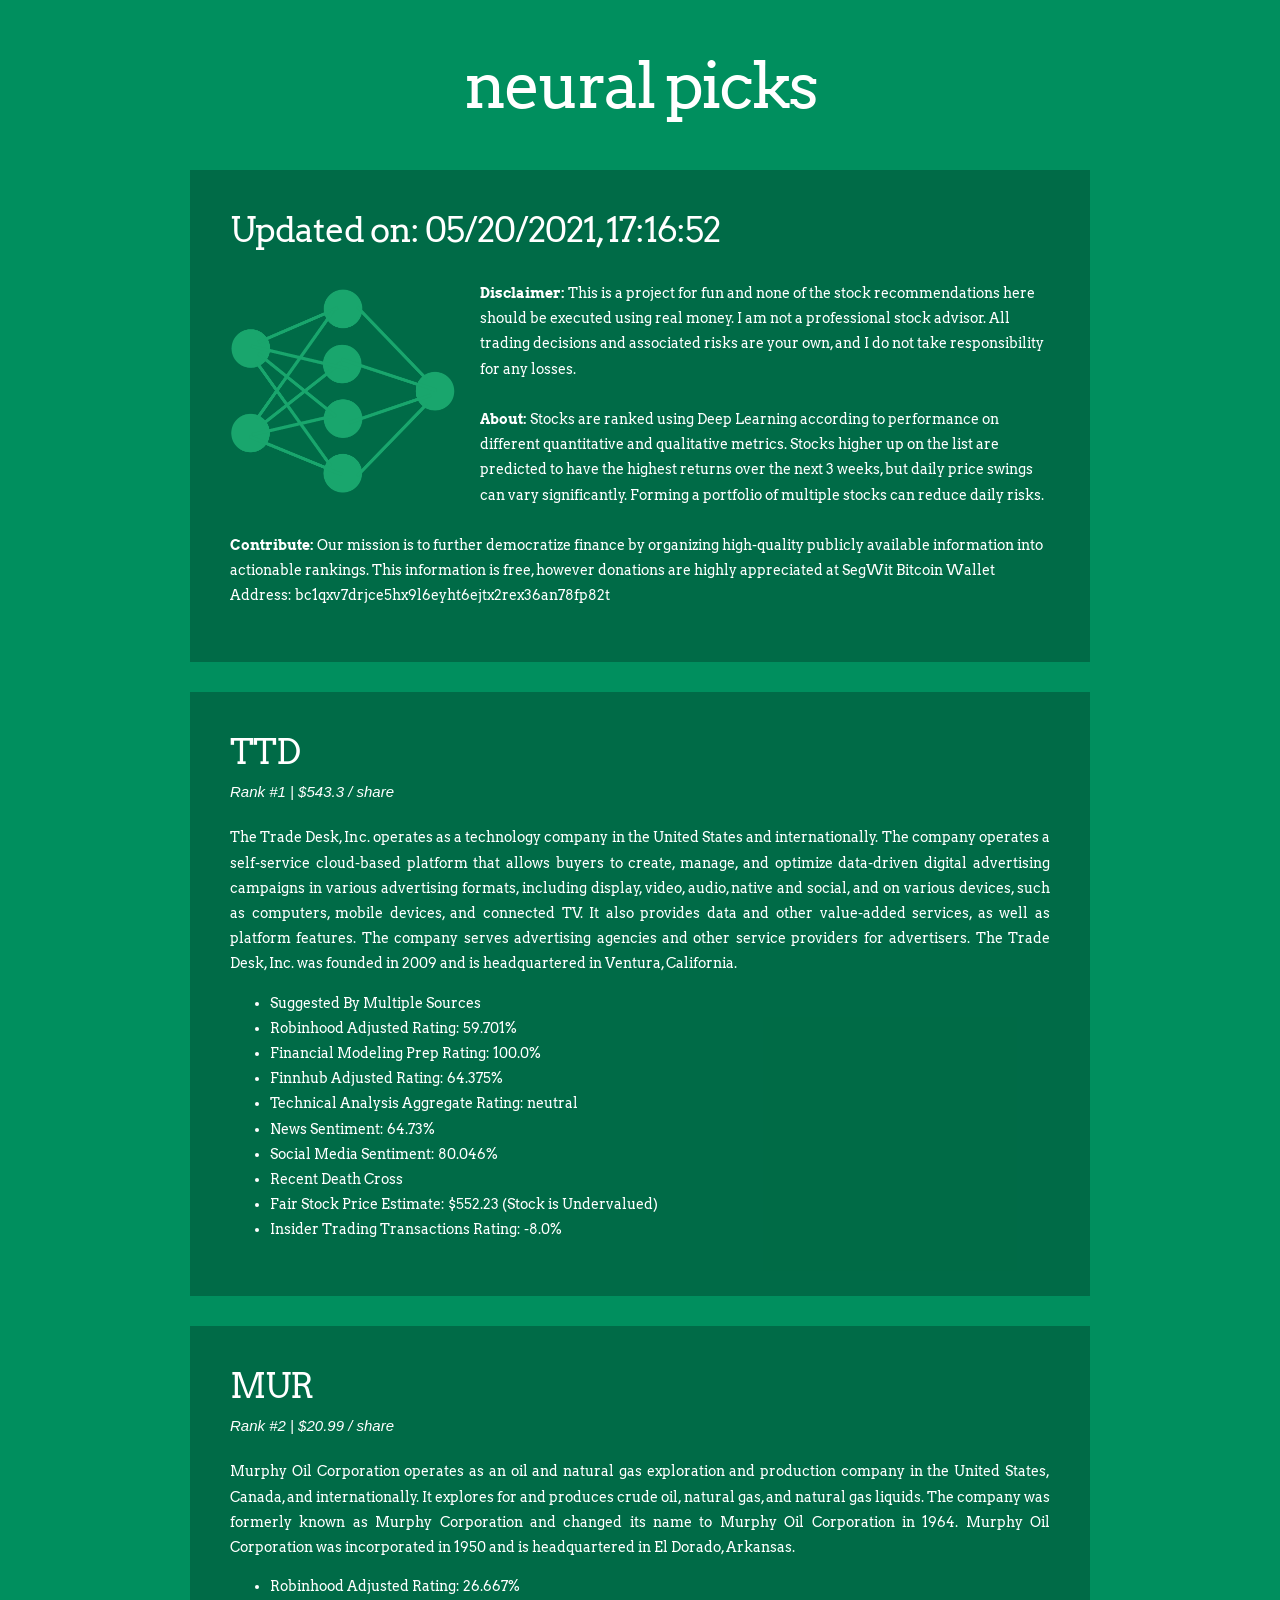
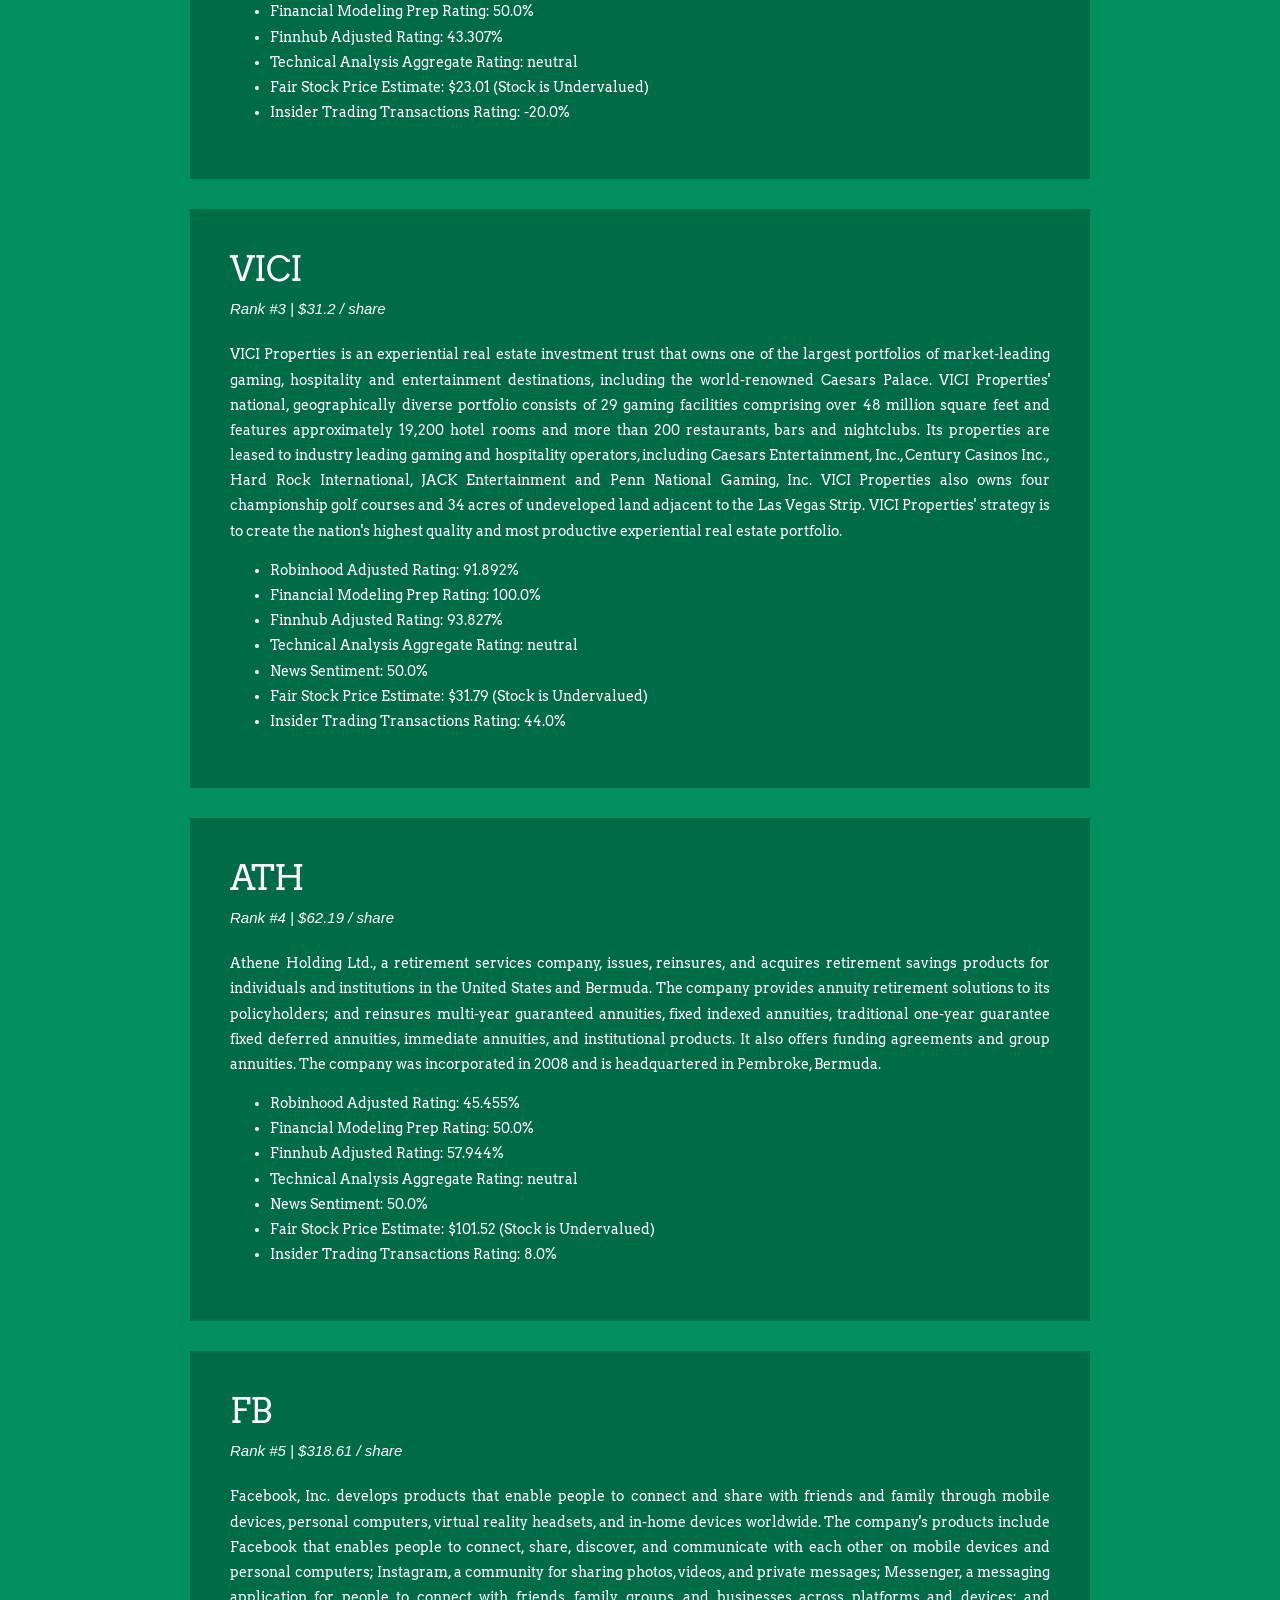
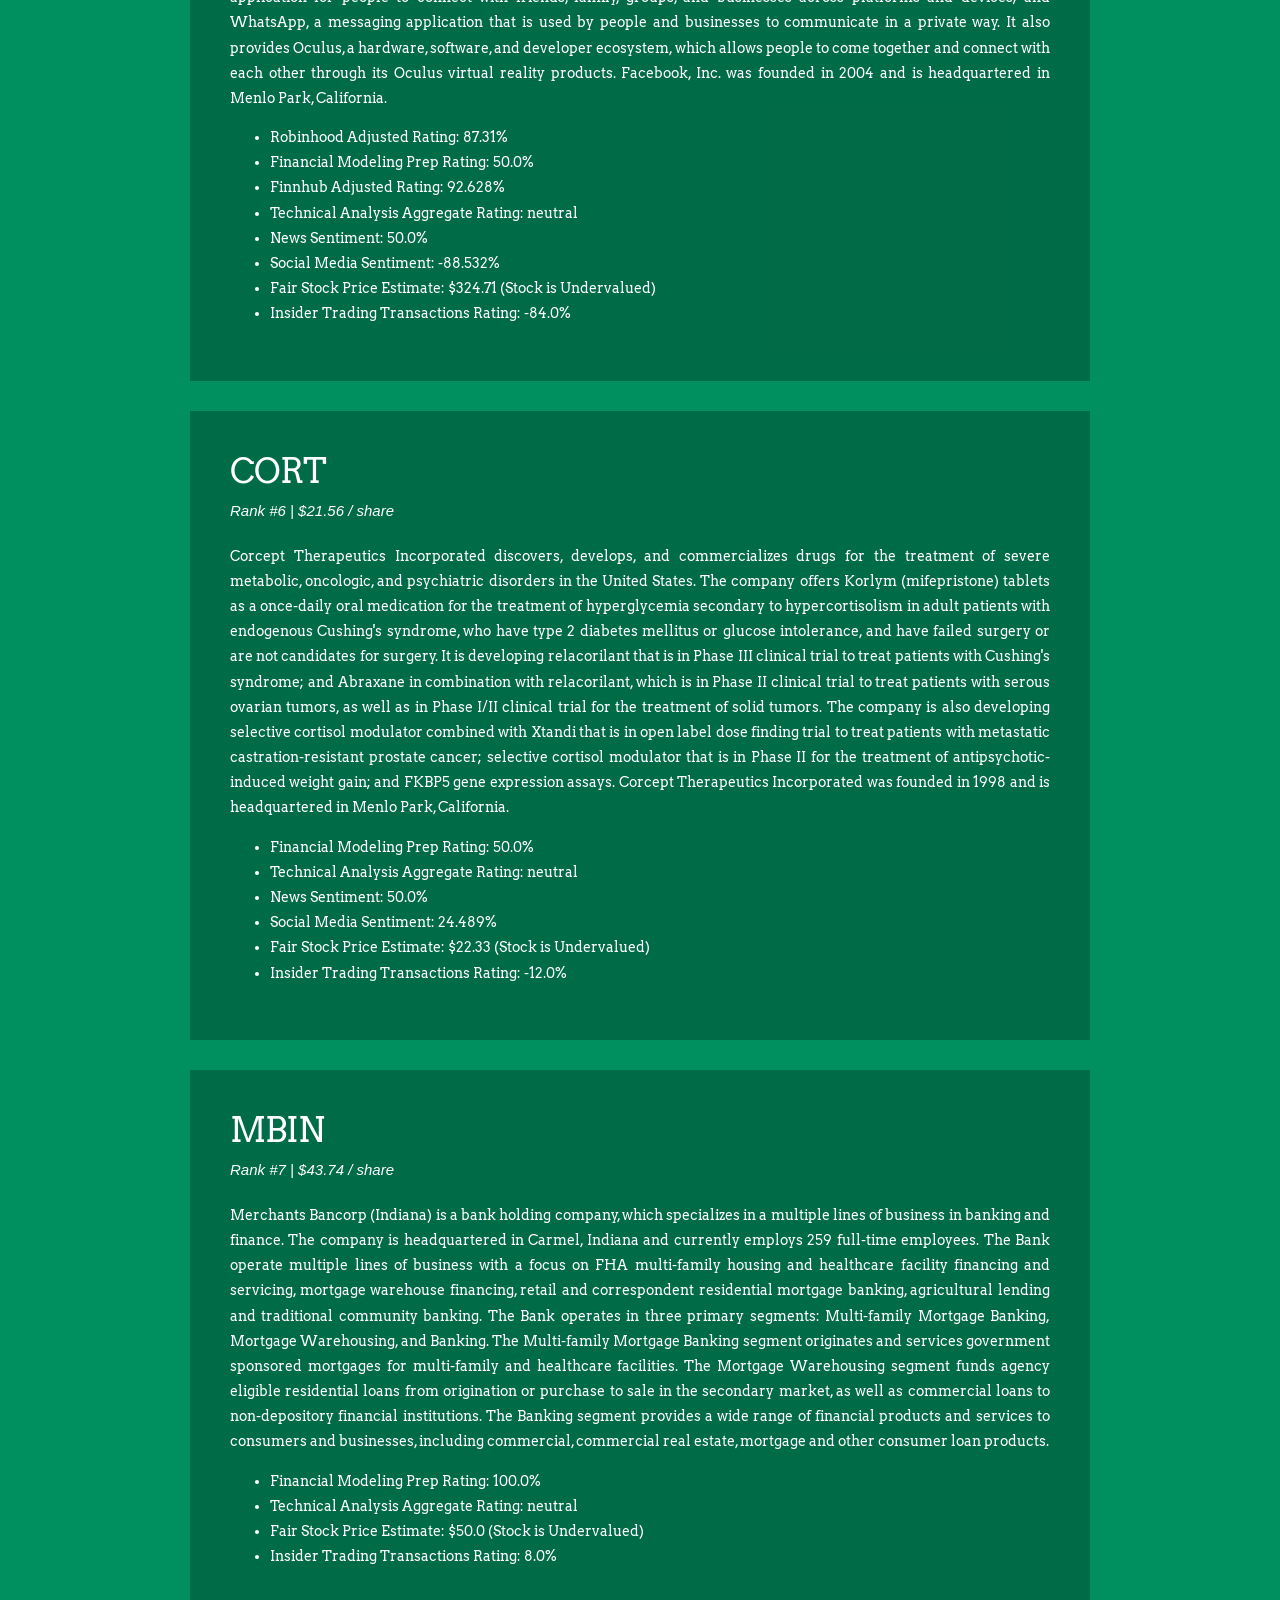
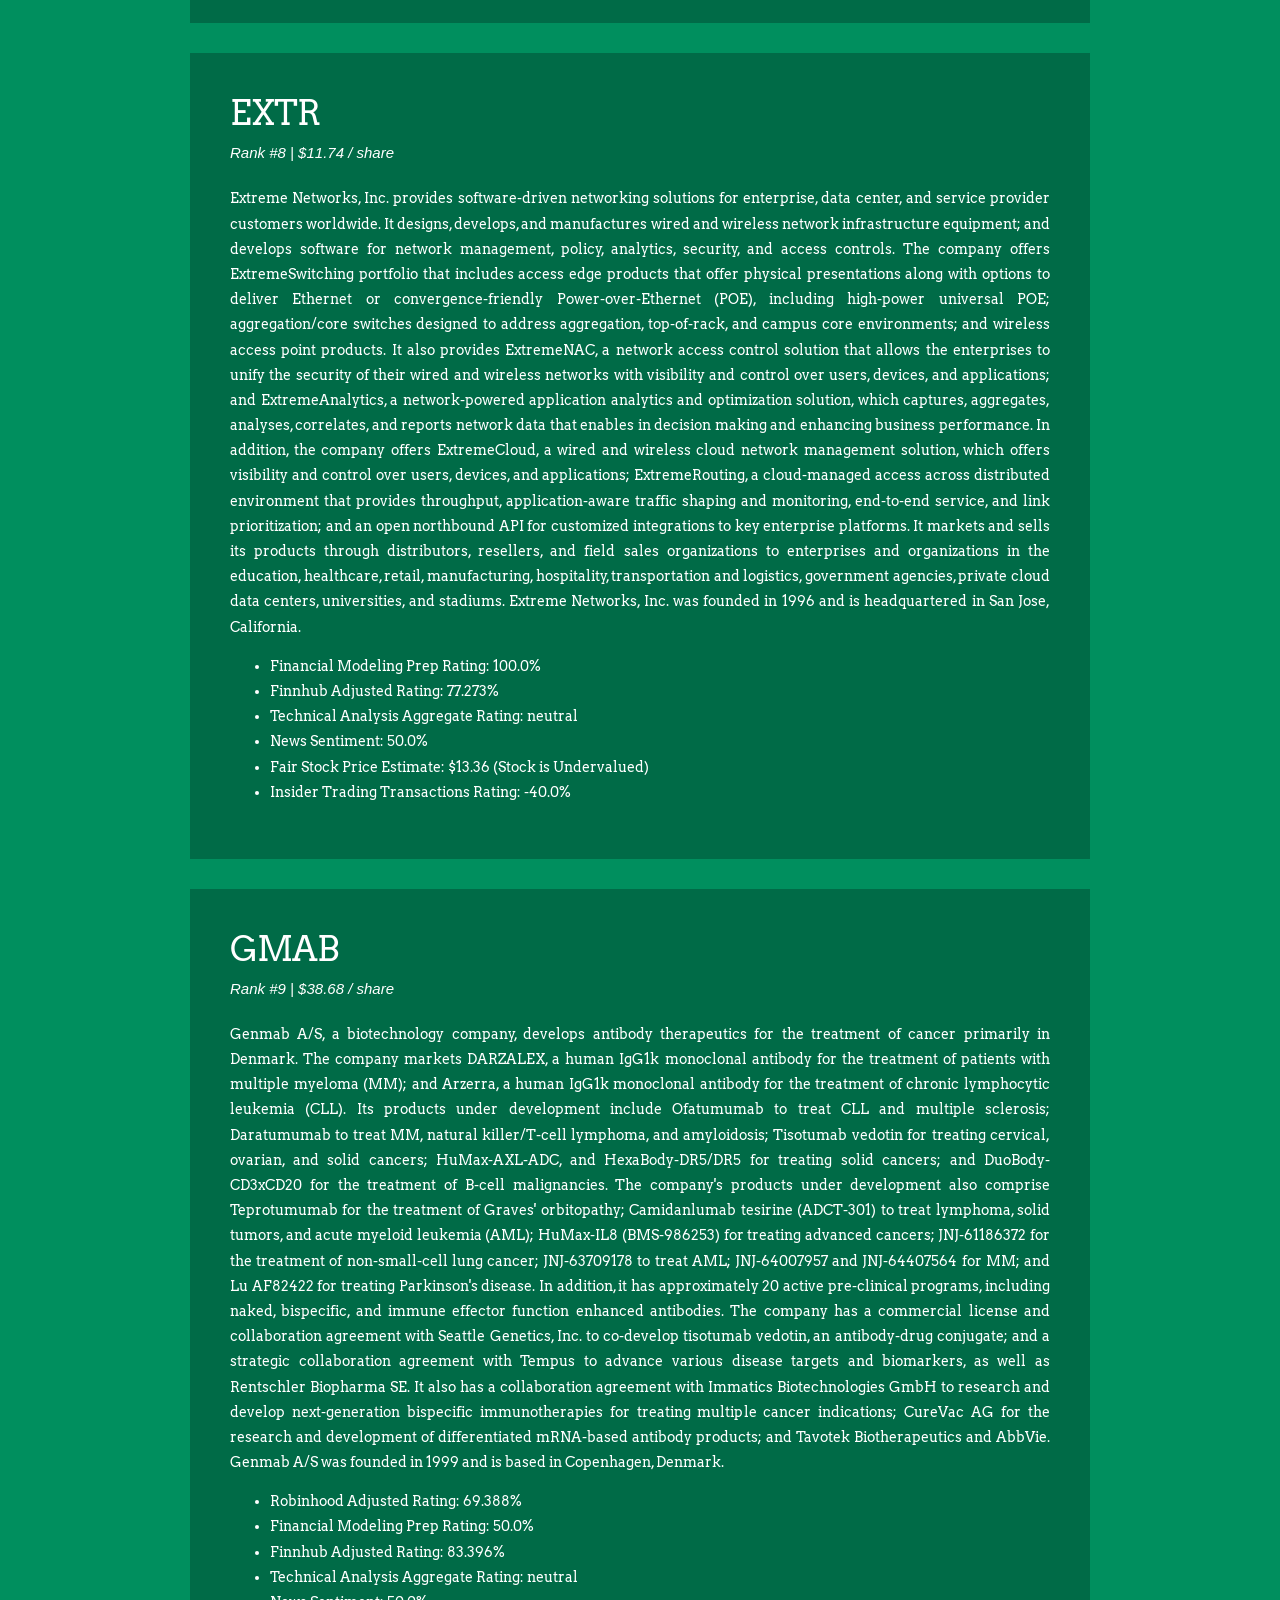
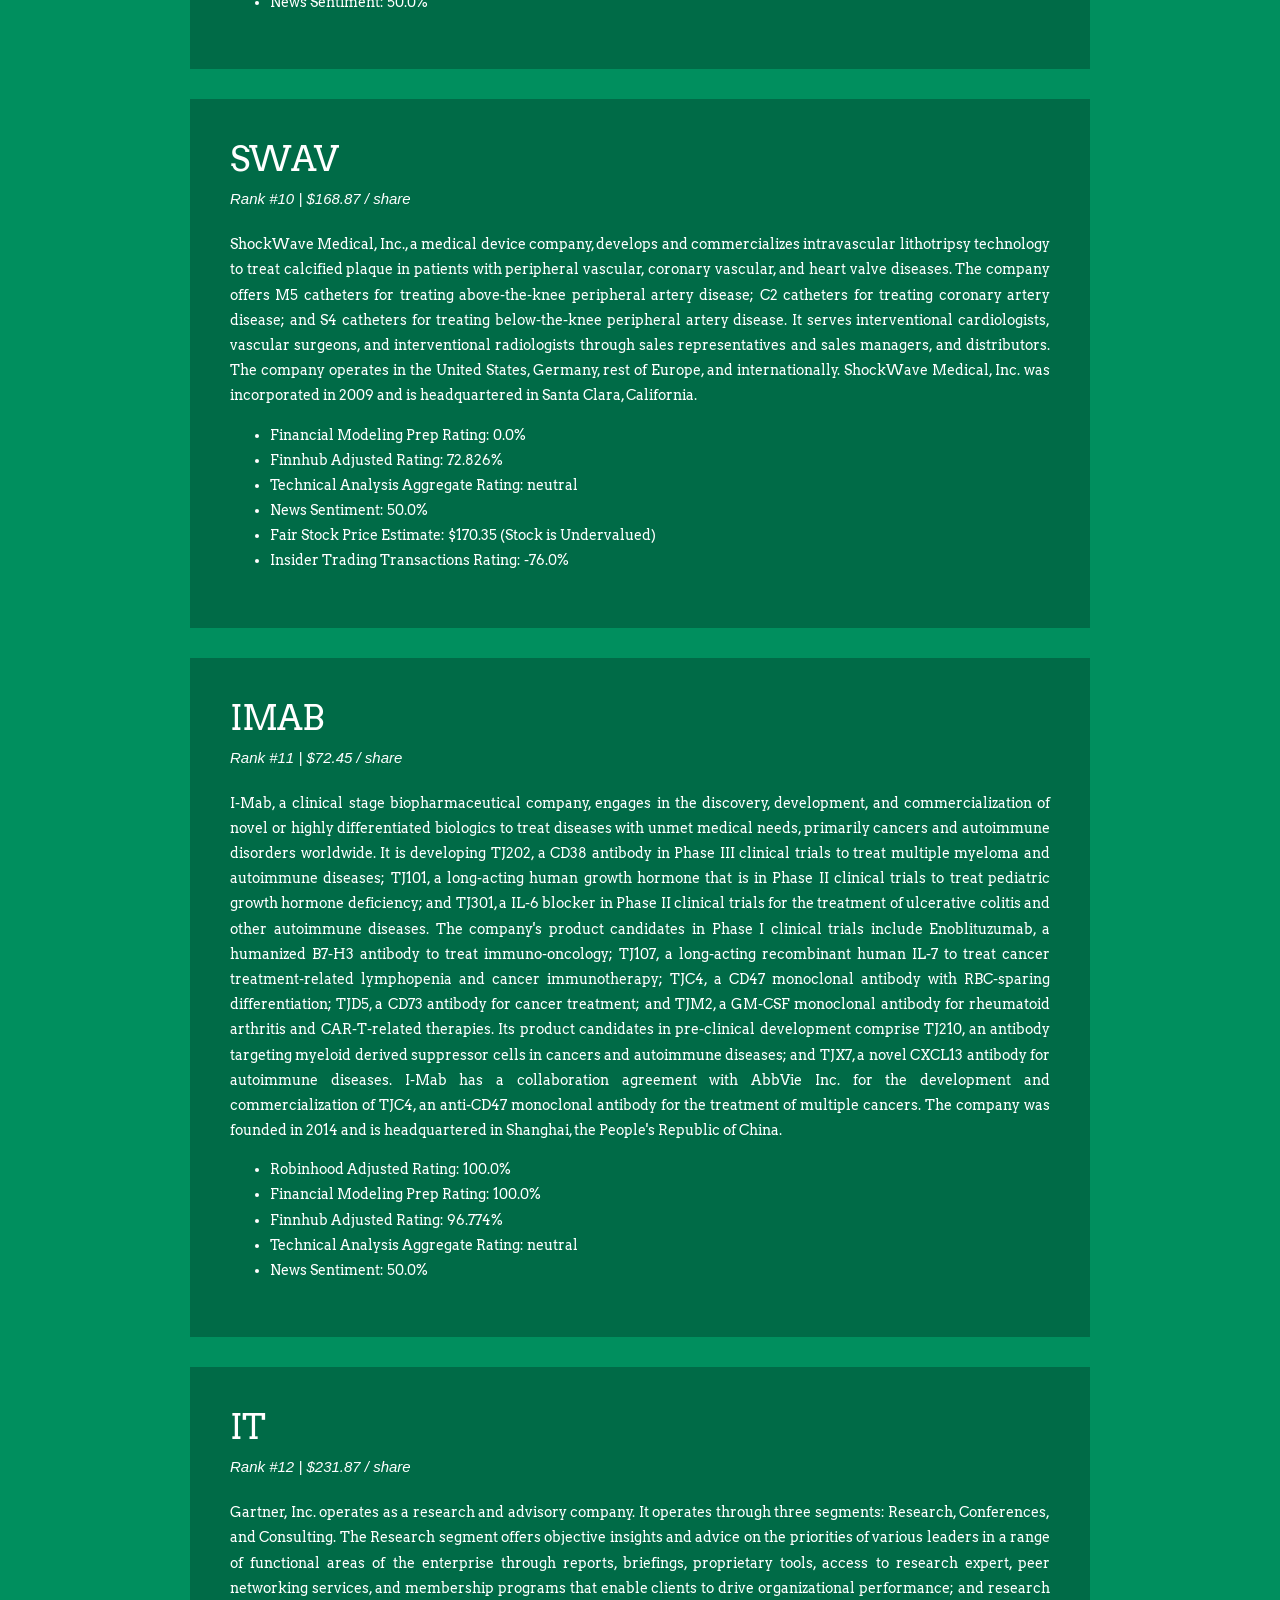
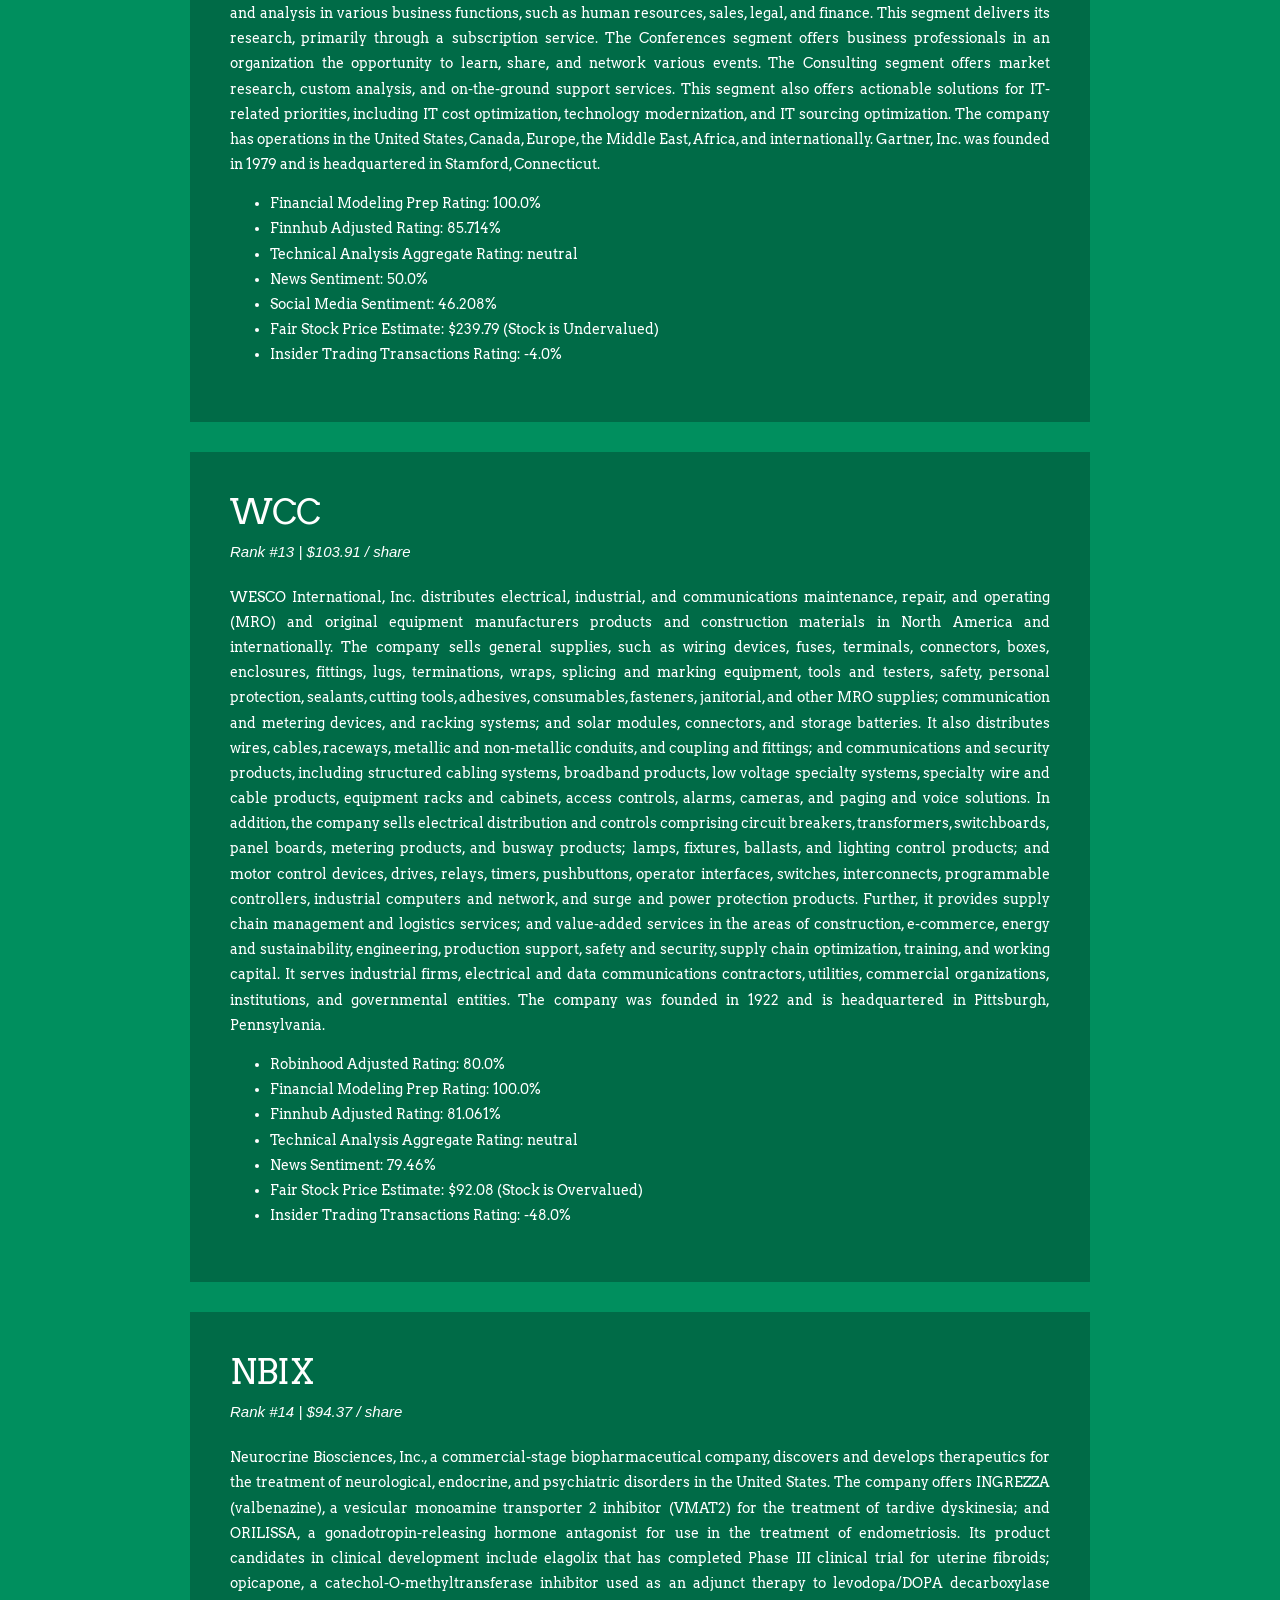
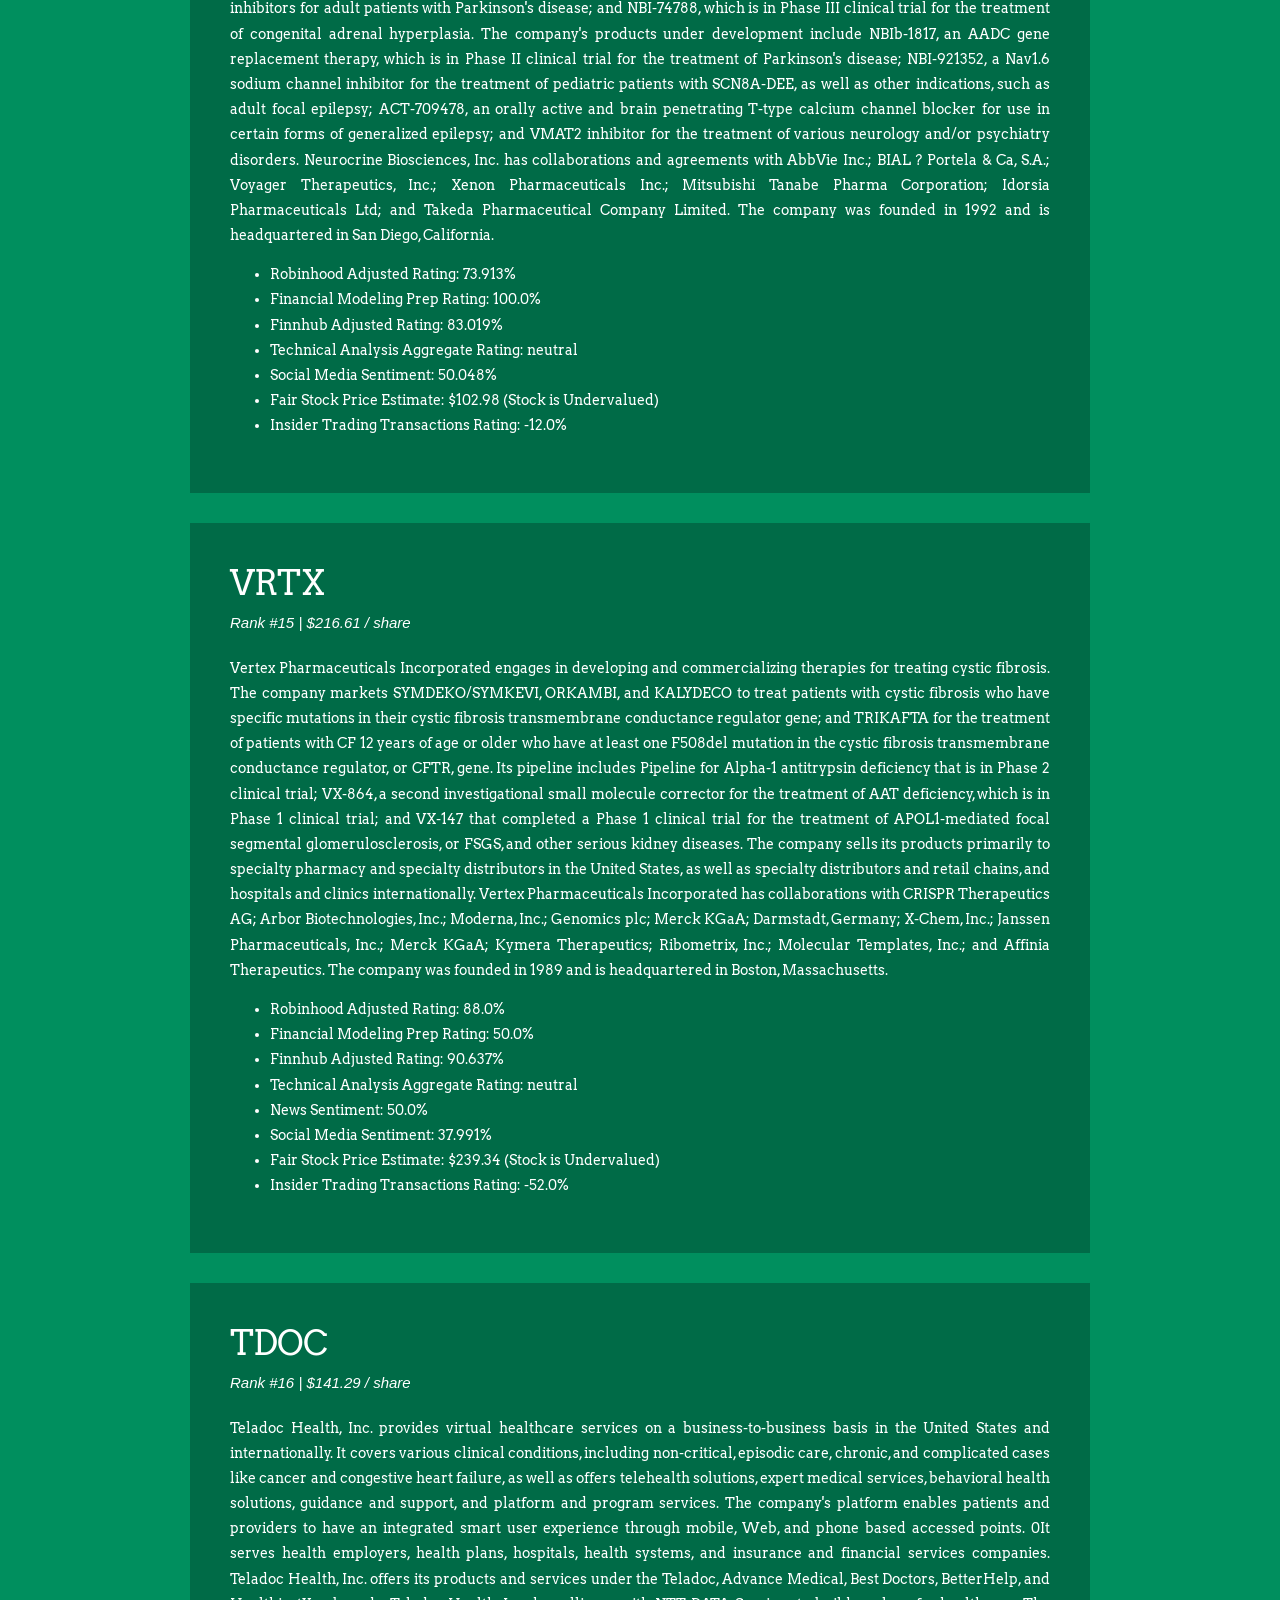
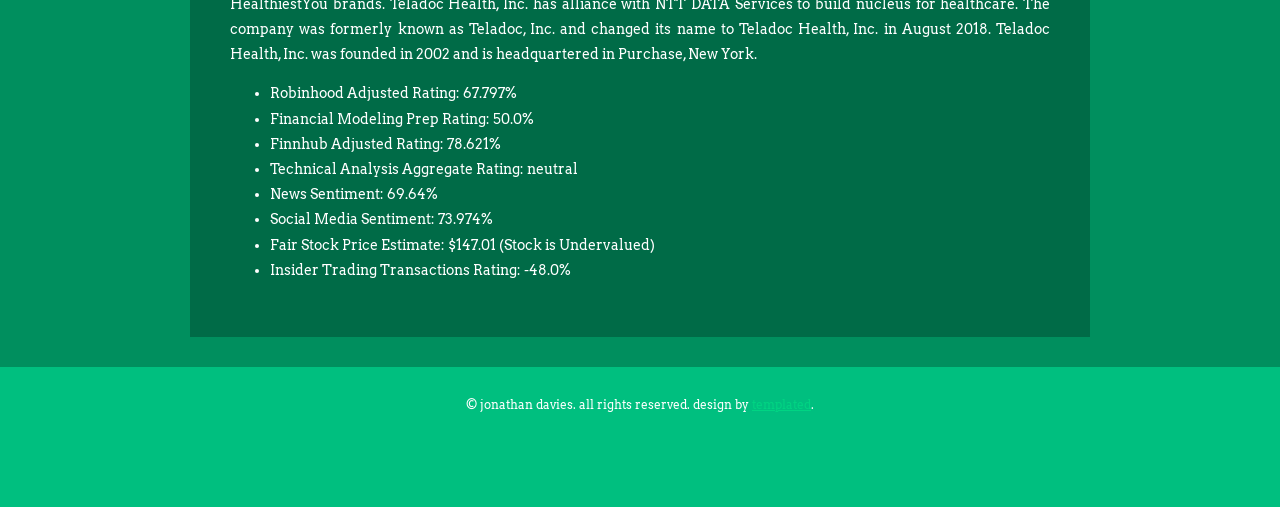
==== index.html @ 3ae8d848 "Automated Commit" ====
<!DOCTYPE html PUBLIC "-//W3C//DTD XHTML 1.0 Strict//EN" "http://www.w3.org/TR/xhtml1/DTD/xhtml1-strict.dtd">
<html xmlns="http://www.w3.org/1999/xhtml">
<head>
<meta name="keywords" content="" />
<meta name="description" content="" />
<meta http-equiv="content-type" content="text/html; charset=utf-8" />
<title>Neural Picks - Free AI Powered Stock Market Advice</title>
<link href="//fonts.googleapis.com/css?family=Abel|Arvo" rel="stylesheet" type="text/css" />
<link href="style.css" rel="stylesheet" type="text/css" media="screen" />
</head>
<body>
<div id="wrapper">
<div id="header">
<div id="logo">
<h1><a href="#">neural picks</a></h1>
</div>
</div>
<div id="about">
<h2 class="title">Updated on: 05/20/2021, 17:16:52</h2>
<p><img src="images/pics01.jpg" alt="" width="225" height="225" class="alignleft" /><strong>Disclaimer:</strong> This is a project for fun and none of the stock recommendations here should be executed using real money. I am not a professional stock advisor. All trading decisions and associated risks are your own, and I do not take responsibility for any losses.<br /><br /><strong>About:</strong> Stocks are ranked using Deep Learning according to performance on different quantitative and qualitative metrics. Stocks higher up on the list are predicted to have the highest returns over the next 3 weeks, but daily price swings can vary significantly. Forming a portfolio of multiple stocks can reduce daily risks.<br /><br /><strong>Contribute:</strong> Our mission is to further democratize finance by organizing high-quality publicly available information into actionable rankings. This information is free, however donations are highly appreciated at SegWit Bitcoin Wallet Address: bc1qxv7drjce5hx9l6eyht6ejtx2rex36an78fp82t</p>
<!-- AddToAny BEGIN -->
<div class="a2a_kit a2a_kit_size_32 a2a_default_style">
<a class="a2a_dd" href="https://www.addtoany.com/share"></a>
<a class="a2a_button_facebook"></a>
<a class="a2a_button_twitter"></a>
<a class="a2a_button_email"></a>
<a class="a2a_button_reddit"></a>
</div>
<script async src="https://static.addtoany.com/menu/page.js"></script>
<!-- AddToAny END --></div>
<div id="page">
<div id="content"><div class="post"><h2 class="title"><a href="#">TTD</a></h2><p class="meta">Rank #1 | $543.3 / share</p><div class="entry">       <p>The Trade Desk, Inc. operates as a technology company in the United States and internationally. The company operates a self-service cloud-based platform that allows buyers to create, manage, and optimize data-driven digital advertising campaigns in various advertising formats, including display, video, audio, native and social, and on various devices, such as computers, mobile devices, and connected TV. It also provides data and other value-added services, as well as platform features. The company serves advertising agencies and other service providers for advertisers. The Trade Desk, Inc. was founded in 2009 and is headquartered in Ventura, California.</p>       <ul>
       <li>Suggested By Multiple Sources</li>
       <li>Robinhood Adjusted Rating: 59.701%</li>
       <li>Financial Modeling Prep Rating: 100.0%</li>
       <li>Finnhub Adjusted Rating: 64.375%</li>
       <li>Technical Analysis Aggregate Rating: neutral</li>
       <li>News Sentiment: 64.73%</li>
       <li>Social Media Sentiment: 80.046%</li>
       <li>Recent Death Cross</li>
       <li>Fair Stock Price Estimate: $552.23 (Stock is Undervalued)</li>
       <li>Insider Trading Transactions Rating: -8.0%</li>
       </ul>
</div></div><div class="post"><h2 class="title"><a href="#">MUR</a></h2><p class="meta">Rank #2 | $20.99 / share</p><div class="entry">       <p>Murphy Oil Corporation operates as an oil and natural gas exploration and production company in the United States, Canada, and internationally. It explores for and produces crude oil, natural gas, and natural gas liquids. The company was formerly known as Murphy Corporation and changed its name to Murphy Oil Corporation in 1964. Murphy Oil Corporation was incorporated in 1950 and is headquartered in El Dorado, Arkansas.</p>       <ul>
       <li>Robinhood Adjusted Rating: 26.667%</li>
       <li>Financial Modeling Prep Rating: 50.0%</li>
       <li>Finnhub Adjusted Rating: 43.307%</li>
       <li>Technical Analysis Aggregate Rating: neutral</li>
       <li>Fair Stock Price Estimate: $23.01 (Stock is Undervalued)</li>
       <li>Insider Trading Transactions Rating: -20.0%</li>
       </ul>
</div></div><div class="post"><h2 class="title"><a href="#">VICI</a></h2><p class="meta">Rank #3 | $31.2 / share</p><div class="entry">       <p>VICI Properties is an experiential real estate investment trust that owns one of the largest portfolios of market-leading gaming, hospitality and entertainment destinations, including the world-renowned Caesars Palace. VICI Properties' national, geographically diverse portfolio consists of 29 gaming facilities comprising over 48 million square feet and features approximately 19,200 hotel rooms and more than 200 restaurants, bars and nightclubs. Its properties are leased to industry leading gaming and hospitality operators, including Caesars Entertainment, Inc., Century Casinos Inc., Hard Rock International, JACK Entertainment and Penn National Gaming, Inc. VICI Properties also owns four championship golf courses and 34 acres of undeveloped land adjacent to the Las Vegas Strip. VICI Properties' strategy is to create the nation's highest quality and most productive experiential real estate portfolio.</p>       <ul>
       <li>Robinhood Adjusted Rating: 91.892%</li>
       <li>Financial Modeling Prep Rating: 100.0%</li>
       <li>Finnhub Adjusted Rating: 93.827%</li>
       <li>Technical Analysis Aggregate Rating: neutral</li>
       <li>News Sentiment: 50.0%</li>
       <li>Fair Stock Price Estimate: $31.79 (Stock is Undervalued)</li>
       <li>Insider Trading Transactions Rating: 44.0%</li>
       </ul>
</div></div><div class="post"><h2 class="title"><a href="#">ATH</a></h2><p class="meta">Rank #4 | $62.19 / share</p><div class="entry">       <p>Athene Holding Ltd., a retirement services company, issues, reinsures, and acquires retirement savings products for individuals and institutions in the United States and Bermuda. The company provides annuity retirement solutions to its policyholders; and reinsures multi-year guaranteed annuities, fixed indexed annuities, traditional one-year guarantee fixed deferred annuities, immediate annuities, and institutional products. It also offers funding agreements and group annuities. The company was incorporated in 2008 and is headquartered in Pembroke, Bermuda.</p>       <ul>
       <li>Robinhood Adjusted Rating: 45.455%</li>
       <li>Financial Modeling Prep Rating: 50.0%</li>
       <li>Finnhub Adjusted Rating: 57.944%</li>
       <li>Technical Analysis Aggregate Rating: neutral</li>
       <li>News Sentiment: 50.0%</li>
       <li>Fair Stock Price Estimate: $101.52 (Stock is Undervalued)</li>
       <li>Insider Trading Transactions Rating: 8.0%</li>
       </ul>
</div></div><div class="post"><h2 class="title"><a href="#">FB</a></h2><p class="meta">Rank #5 | $318.61 / share</p><div class="entry">       <p>Facebook, Inc. develops products that enable people to connect and share with friends and family through mobile devices, personal computers, virtual reality headsets, and in-home devices worldwide. The company's products include Facebook that enables people to connect, share, discover, and communicate with each other on mobile devices and personal computers; Instagram, a community for sharing photos, videos, and private messages; Messenger, a messaging application for people to connect with friends, family, groups, and businesses across platforms and devices; and WhatsApp, a messaging application that is used by people and businesses to communicate in a private way. It also provides Oculus, a hardware, software, and developer ecosystem, which allows people to come together and connect with each other through its Oculus virtual reality products. Facebook, Inc. was founded in 2004 and is headquartered in Menlo Park, California.</p>       <ul>
       <li>Robinhood Adjusted Rating: 87.31%</li>
       <li>Financial Modeling Prep Rating: 50.0%</li>
       <li>Finnhub Adjusted Rating: 92.628%</li>
       <li>Technical Analysis Aggregate Rating: neutral</li>
       <li>News Sentiment: 50.0%</li>
       <li>Social Media Sentiment: -88.532%</li>
       <li>Fair Stock Price Estimate: $324.71 (Stock is Undervalued)</li>
       <li>Insider Trading Transactions Rating: -84.0%</li>
       </ul>
</div></div><div class="post"><h2 class="title"><a href="#">CORT</a></h2><p class="meta">Rank #6 | $21.56 / share</p><div class="entry">       <p>Corcept Therapeutics Incorporated discovers, develops, and commercializes drugs for the treatment of severe metabolic, oncologic, and psychiatric disorders in the United States. The company offers Korlym (mifepristone) tablets as a once-daily oral medication for the treatment of hyperglycemia secondary to hypercortisolism in adult patients with endogenous Cushing's syndrome, who have type 2 diabetes mellitus or glucose intolerance, and have failed surgery or are not candidates for surgery. It is developing relacorilant that is in Phase III clinical trial to treat patients with Cushing's syndrome; and Abraxane in combination with relacorilant, which is in Phase II clinical trial to treat patients with serous ovarian tumors, as well as in Phase I/II clinical trial for the treatment of solid tumors. The company is also developing selective cortisol modulator combined with Xtandi that is in open label dose finding trial to treat patients with metastatic castration-resistant prostate cancer; selective cortisol modulator that is in Phase II for the treatment of antipsychotic-induced weight gain; and FKBP5 gene expression assays. Corcept Therapeutics Incorporated was founded in 1998 and is headquartered in Menlo Park, California.</p>       <ul>
       <li>Financial Modeling Prep Rating: 50.0%</li>
       <li>Technical Analysis Aggregate Rating: neutral</li>
       <li>News Sentiment: 50.0%</li>
       <li>Social Media Sentiment: 24.489%</li>
       <li>Fair Stock Price Estimate: $22.33 (Stock is Undervalued)</li>
       <li>Insider Trading Transactions Rating: -12.0%</li>
       </ul>
</div></div><div class="post"><h2 class="title"><a href="#">MBIN</a></h2><p class="meta">Rank #7 | $43.74 / share</p><div class="entry">       <p>Merchants Bancorp (Indiana) is a bank holding company, which specializes in a multiple lines of business in banking and finance. The company is headquartered in Carmel, Indiana and currently employs 259 full-time employees. The Bank operate multiple lines of business with a focus on FHA multi-family housing and healthcare facility financing and servicing, mortgage warehouse financing, retail and correspondent residential mortgage banking, agricultural lending and traditional community banking. The Bank operates in three primary segments: Multi-family Mortgage Banking, Mortgage Warehousing, and Banking. The Multi-family Mortgage Banking segment originates and services government sponsored mortgages for multi-family and healthcare facilities. The Mortgage Warehousing segment funds agency eligible residential loans from origination or purchase to sale in the secondary market, as well as commercial loans to non-depository financial institutions. The Banking segment provides a wide range of financial products and services to consumers and businesses, including commercial, commercial real estate, mortgage and other consumer loan products.</p>       <ul>
       <li>Financial Modeling Prep Rating: 100.0%</li>
       <li>Technical Analysis Aggregate Rating: neutral</li>
       <li>Fair Stock Price Estimate: $50.0 (Stock is Undervalued)</li>
       <li>Insider Trading Transactions Rating: 8.0%</li>
       </ul>
</div></div><div class="post"><h2 class="title"><a href="#">EXTR</a></h2><p class="meta">Rank #8 | $11.74 / share</p><div class="entry">       <p>Extreme Networks, Inc. provides software-driven networking solutions for enterprise, data center, and service provider customers worldwide. It designs, develops, and manufactures wired and wireless network infrastructure equipment; and develops software for network management, policy, analytics, security, and access controls. The company offers ExtremeSwitching portfolio that includes access edge products that offer physical presentations along with options to deliver Ethernet or convergence-friendly Power-over-Ethernet (POE), including high-power universal POE; aggregation/core switches designed to address aggregation, top-of-rack, and campus core environments; and wireless access point products. It also provides ExtremeNAC, a network access control solution that allows the enterprises to unify the security of their wired and wireless networks with visibility and control over users, devices, and applications; and ExtremeAnalytics, a network-powered application analytics and optimization solution, which captures, aggregates, analyses, correlates, and reports network data that enables in decision making and enhancing business performance. In addition, the company offers ExtremeCloud, a wired and wireless cloud network management solution, which offers visibility and control over users, devices, and applications; ExtremeRouting, a cloud-managed access across distributed environment that provides throughput, application-aware traffic shaping and monitoring, end-to-end service, and link prioritization; and an open northbound API for customized integrations to key enterprise platforms. It markets and sells its products through distributors, resellers, and field sales organizations to enterprises and organizations in the education, healthcare, retail, manufacturing, hospitality, transportation and logistics, government agencies, private cloud data centers, universities, and stadiums. Extreme Networks, Inc. was founded in 1996 and is headquartered in San Jose, California.</p>       <ul>
       <li>Financial Modeling Prep Rating: 100.0%</li>
       <li>Finnhub Adjusted Rating: 77.273%</li>
       <li>Technical Analysis Aggregate Rating: neutral</li>
       <li>News Sentiment: 50.0%</li>
       <li>Fair Stock Price Estimate: $13.36 (Stock is Undervalued)</li>
       <li>Insider Trading Transactions Rating: -40.0%</li>
       </ul>
</div></div><div class="post"><h2 class="title"><a href="#">GMAB</a></h2><p class="meta">Rank #9 | $38.68 / share</p><div class="entry">       <p>Genmab A/S, a biotechnology company, develops antibody therapeutics for the treatment of cancer primarily in Denmark. The company markets DARZALEX, a human IgG1k monoclonal antibody for the treatment of patients with multiple myeloma (MM); and Arzerra, a human IgG1k monoclonal antibody for the treatment of chronic lymphocytic leukemia (CLL). Its products under development include Ofatumumab to treat CLL and multiple sclerosis; Daratumumab to treat MM, natural killer/T-cell lymphoma, and amyloidosis; Tisotumab vedotin for treating cervical, ovarian, and solid cancers; HuMax-AXL-ADC, and HexaBody-DR5/DR5 for treating solid cancers; and DuoBody-CD3xCD20 for the treatment of B-cell malignancies. The company's products under development also comprise Teprotumumab for the treatment of Graves' orbitopathy; Camidanlumab tesirine (ADCT-301) to treat lymphoma, solid tumors, and acute myeloid leukemia (AML); HuMax-IL8 (BMS-986253) for treating advanced cancers; JNJ-61186372 for the treatment of non-small-cell lung cancer; JNJ-63709178 to treat AML; JNJ-64007957 and JNJ-64407564 for MM; and Lu AF82422 for treating Parkinson's disease. In addition, it has approximately 20 active pre-clinical programs, including naked, bispecific, and immune effector function enhanced antibodies. The company has a commercial license and collaboration agreement with Seattle Genetics, Inc. to co-develop tisotumab vedotin, an antibody-drug conjugate; and a strategic collaboration agreement with Tempus to advance various disease targets and biomarkers, as well as Rentschler Biopharma SE. It also has a collaboration agreement with Immatics Biotechnologies GmbH to research and develop next-generation bispecific immunotherapies for treating multiple cancer indications; CureVac AG for the research and development of differentiated mRNA-based antibody products; and Tavotek Biotherapeutics and AbbVie. Genmab A/S was founded in 1999 and is based in Copenhagen, Denmark.</p>       <ul>
       <li>Robinhood Adjusted Rating: 69.388%</li>
       <li>Financial Modeling Prep Rating: 50.0%</li>
       <li>Finnhub Adjusted Rating: 83.396%</li>
       <li>Technical Analysis Aggregate Rating: neutral</li>
       <li>News Sentiment: 50.0%</li>
       </ul>
</div></div><div class="post"><h2 class="title"><a href="#">SWAV</a></h2><p class="meta">Rank #10 | $168.87 / share</p><div class="entry">       <p>ShockWave Medical, Inc., a medical device company, develops and commercializes intravascular lithotripsy technology to treat calcified plaque in patients with peripheral vascular, coronary vascular, and heart valve diseases. The company offers M5 catheters for treating above-the-knee peripheral artery disease; C2 catheters for treating coronary artery disease; and S4 catheters for treating below-the-knee peripheral artery disease. It serves interventional cardiologists, vascular surgeons, and interventional radiologists through sales representatives and sales managers, and distributors. The company operates in the United States, Germany, rest of Europe, and internationally. ShockWave Medical, Inc. was incorporated in 2009 and is headquartered in Santa Clara, California.</p>       <ul>
       <li>Financial Modeling Prep Rating: 0.0%</li>
       <li>Finnhub Adjusted Rating: 72.826%</li>
       <li>Technical Analysis Aggregate Rating: neutral</li>
       <li>News Sentiment: 50.0%</li>
       <li>Fair Stock Price Estimate: $170.35 (Stock is Undervalued)</li>
       <li>Insider Trading Transactions Rating: -76.0%</li>
       </ul>
</div></div><div class="post"><h2 class="title"><a href="#">IMAB</a></h2><p class="meta">Rank #11 | $72.45 / share</p><div class="entry">       <p>I-Mab, a clinical stage biopharmaceutical company, engages in the discovery, development, and commercialization of novel or highly differentiated biologics to treat diseases with unmet medical needs, primarily cancers and autoimmune disorders worldwide. It is developing TJ202, a CD38 antibody in Phase III clinical trials to treat multiple myeloma and autoimmune diseases; TJ101, a long-acting human growth hormone that is in Phase II clinical trials to treat pediatric growth hormone deficiency; and TJ301, a IL-6 blocker in Phase II clinical trials for the treatment of ulcerative colitis and other autoimmune diseases. The company's product candidates in Phase I clinical trials include Enoblituzumab, a humanized B7-H3 antibody to treat immuno-oncology; TJ107, a long-acting recombinant human IL-7 to treat cancer treatment-related lymphopenia and cancer immunotherapy; TJC4, a CD47 monoclonal antibody with RBC-sparing differentiation; TJD5, a CD73 antibody for cancer treatment; and TJM2, a GM-CSF monoclonal antibody for rheumatoid arthritis and CAR-T-related therapies. Its product candidates in pre-clinical development comprise TJ210, an antibody targeting myeloid derived suppressor cells in cancers and autoimmune diseases; and TJX7, a novel CXCL13 antibody for autoimmune diseases. I-Mab has a collaboration agreement with AbbVie Inc. for the development and commercialization of TJC4, an anti-CD47 monoclonal antibody for the treatment of multiple cancers. The company was founded in 2014 and is headquartered in Shanghai, the People's Republic of China.</p>       <ul>
       <li>Robinhood Adjusted Rating: 100.0%</li>
       <li>Financial Modeling Prep Rating: 100.0%</li>
       <li>Finnhub Adjusted Rating: 96.774%</li>
       <li>Technical Analysis Aggregate Rating: neutral</li>
       <li>News Sentiment: 50.0%</li>
       </ul>
</div></div><div class="post"><h2 class="title"><a href="#">IT</a></h2><p class="meta">Rank #12 | $231.87 / share</p><div class="entry">       <p>Gartner, Inc. operates as a research and advisory company. It operates through three segments: Research, Conferences, and Consulting. The Research segment offers objective insights and advice on the priorities of various leaders in a range of functional areas of the enterprise through reports, briefings, proprietary tools, access to research expert, peer networking services, and membership programs that enable clients to drive organizational performance; and research and analysis in various business functions, such as human resources, sales, legal, and finance. This segment delivers its research, primarily through a subscription service. The Conferences segment offers business professionals in an organization the opportunity to learn, share, and network various events. The Consulting segment offers market research, custom analysis, and on-the-ground support services. This segment also offers actionable solutions for IT-related priorities, including IT cost optimization, technology modernization, and IT sourcing optimization. The company has operations in the United States, Canada, Europe, the Middle East, Africa, and internationally. Gartner, Inc. was founded in 1979 and is headquartered in Stamford, Connecticut.</p>       <ul>
       <li>Financial Modeling Prep Rating: 100.0%</li>
       <li>Finnhub Adjusted Rating: 85.714%</li>
       <li>Technical Analysis Aggregate Rating: neutral</li>
       <li>News Sentiment: 50.0%</li>
       <li>Social Media Sentiment: 46.208%</li>
       <li>Fair Stock Price Estimate: $239.79 (Stock is Undervalued)</li>
       <li>Insider Trading Transactions Rating: -4.0%</li>
       </ul>
</div></div><div class="post"><h2 class="title"><a href="#">WCC</a></h2><p class="meta">Rank #13 | $103.91 / share</p><div class="entry">       <p>WESCO International, Inc. distributes electrical, industrial, and communications maintenance, repair, and operating (MRO) and original equipment manufacturers products and construction materials in North America and internationally. The company sells general supplies, such as wiring devices, fuses, terminals, connectors, boxes, enclosures, fittings, lugs, terminations, wraps, splicing and marking equipment, tools and testers, safety, personal protection, sealants, cutting tools, adhesives, consumables, fasteners, janitorial, and other MRO supplies; communication and metering devices, and racking systems; and solar modules, connectors, and storage batteries. It also distributes wires, cables, raceways, metallic and non-metallic conduits, and coupling and fittings; and communications and security products, including structured cabling systems, broadband products, low voltage specialty systems, specialty wire and cable products, equipment racks and cabinets, access controls, alarms, cameras, and paging and voice solutions. In addition, the company sells electrical distribution and controls comprising circuit breakers, transformers, switchboards, panel boards, metering products, and busway products; lamps, fixtures, ballasts, and lighting control products; and motor control devices, drives, relays, timers, pushbuttons, operator interfaces, switches, interconnects, programmable controllers, industrial computers and network, and surge and power protection products. Further, it provides supply chain management and logistics services; and value-added services in the areas of construction, e-commerce, energy and sustainability, engineering, production support, safety and security, supply chain optimization, training, and working capital. It serves industrial firms, electrical and data communications contractors, utilities, commercial organizations, institutions, and governmental entities. The company was founded in 1922 and is headquartered in Pittsburgh, Pennsylvania.</p>       <ul>
       <li>Robinhood Adjusted Rating: 80.0%</li>
       <li>Financial Modeling Prep Rating: 100.0%</li>
       <li>Finnhub Adjusted Rating: 81.061%</li>
       <li>Technical Analysis Aggregate Rating: neutral</li>
       <li>News Sentiment: 79.46%</li>
       <li>Fair Stock Price Estimate: $92.08 (Stock is Overvalued)</li>
       <li>Insider Trading Transactions Rating: -48.0%</li>
       </ul>
</div></div><div class="post"><h2 class="title"><a href="#">NBIX</a></h2><p class="meta">Rank #14 | $94.37 / share</p><div class="entry">       <p>Neurocrine Biosciences, Inc., a commercial-stage biopharmaceutical company, discovers and develops therapeutics for the treatment of neurological, endocrine, and psychiatric disorders in the United States. The company offers INGREZZA (valbenazine), a vesicular monoamine transporter 2 inhibitor (VMAT2) for the treatment of tardive dyskinesia; and ORILISSA, a gonadotropin-releasing hormone antagonist for use in the treatment of endometriosis. Its product candidates in clinical development include elagolix that has completed Phase III clinical trial for uterine fibroids; opicapone, a catechol-O-methyltransferase inhibitor used as an adjunct therapy to levodopa/DOPA decarboxylase inhibitors for adult patients with Parkinson's disease; and NBI-74788, which is in Phase III clinical trial for the treatment of congenital adrenal hyperplasia. The company's products under development include NBIb-1817, an AADC gene replacement therapy, which is in Phase II clinical trial for the treatment of Parkinson's disease; NBI-921352, a Nav1.6 sodium channel inhibitor for the treatment of pediatric patients with SCN8A-DEE, as well as other indications, such as adult focal epilepsy; ACT-709478, an orally active and brain penetrating T-type calcium channel blocker for use in certain forms of generalized epilepsy; and VMAT2 inhibitor for the treatment of various neurology and/or psychiatry disorders. Neurocrine Biosciences, Inc. has collaborations and agreements with AbbVie Inc.; BIAL ? Portela & Ca, S.A.; Voyager Therapeutics, Inc.; Xenon Pharmaceuticals Inc.; Mitsubishi Tanabe Pharma Corporation; Idorsia Pharmaceuticals Ltd; and Takeda Pharmaceutical Company Limited. The company was founded in 1992 and is headquartered in San Diego, California.</p>       <ul>
       <li>Robinhood Adjusted Rating: 73.913%</li>
       <li>Financial Modeling Prep Rating: 100.0%</li>
       <li>Finnhub Adjusted Rating: 83.019%</li>
       <li>Technical Analysis Aggregate Rating: neutral</li>
       <li>Social Media Sentiment: 50.048%</li>
       <li>Fair Stock Price Estimate: $102.98 (Stock is Undervalued)</li>
       <li>Insider Trading Transactions Rating: -12.0%</li>
       </ul>
</div></div><div class="post"><h2 class="title"><a href="#">VRTX</a></h2><p class="meta">Rank #15 | $216.61 / share</p><div class="entry">       <p>Vertex Pharmaceuticals Incorporated engages in developing and commercializing therapies for treating cystic fibrosis. The company markets SYMDEKO/SYMKEVI, ORKAMBI, and KALYDECO to treat patients with cystic fibrosis who have specific mutations in their cystic fibrosis transmembrane conductance regulator gene; and TRIKAFTA for the treatment of patients with CF 12 years of age or older who have at least one F508del mutation in the cystic fibrosis transmembrane conductance regulator, or CFTR, gene. Its pipeline includes Pipeline for Alpha-1 antitrypsin deficiency that is in Phase 2 clinical trial; VX-864, a second investigational small molecule corrector for the treatment of AAT deficiency, which is in Phase 1 clinical trial; and VX-147 that completed a Phase 1 clinical trial for the treatment of APOL1-mediated focal segmental glomerulosclerosis, or FSGS, and other serious kidney diseases. The company sells its products primarily to specialty pharmacy and specialty distributors in the United States, as well as specialty distributors and retail chains, and hospitals and clinics internationally. Vertex Pharmaceuticals Incorporated has collaborations with CRISPR Therapeutics AG; Arbor Biotechnologies, Inc.; Moderna, Inc.; Genomics plc; Merck KGaA; Darmstadt, Germany; X-Chem, Inc.; Janssen Pharmaceuticals, Inc.; Merck KGaA; Kymera Therapeutics; Ribometrix, Inc.; Molecular Templates, Inc.; and Affinia Therapeutics. The company was founded in 1989 and is headquartered in Boston, Massachusetts.</p>       <ul>
       <li>Robinhood Adjusted Rating: 88.0%</li>
       <li>Financial Modeling Prep Rating: 50.0%</li>
       <li>Finnhub Adjusted Rating: 90.637%</li>
       <li>Technical Analysis Aggregate Rating: neutral</li>
       <li>News Sentiment: 50.0%</li>
       <li>Social Media Sentiment: 37.991%</li>
       <li>Fair Stock Price Estimate: $239.34 (Stock is Undervalued)</li>
       <li>Insider Trading Transactions Rating: -52.0%</li>
       </ul>
</div></div><div class="post"><h2 class="title"><a href="#">TDOC</a></h2><p class="meta">Rank #16 | $141.29 / share</p><div class="entry">       <p>Teladoc Health, Inc. provides virtual healthcare services on a business-to-business basis in the United States and internationally. It covers various clinical conditions, including non-critical, episodic care, chronic, and complicated cases like cancer and congestive heart failure, as well as offers telehealth solutions, expert medical services, behavioral health solutions, guidance and support, and platform and program services. The company's platform enables patients and providers to have an integrated smart user experience through mobile, Web, and phone based accessed points. 0It serves health employers, health plans, hospitals, health systems, and insurance and financial services companies. Teladoc Health, Inc. offers its products and services under the Teladoc, Advance Medical, Best Doctors, BetterHelp, and HealthiestYou brands. Teladoc Health, Inc. has alliance with NTT DATA Services to build nucleus for healthcare. The company was formerly known as Teladoc, Inc. and changed its name to Teladoc Health, Inc. in August 2018. Teladoc Health, Inc. was founded in 2002 and is headquartered in Purchase, New York.</p>       <ul>
       <li>Robinhood Adjusted Rating: 67.797%</li>
       <li>Financial Modeling Prep Rating: 50.0%</li>
       <li>Finnhub Adjusted Rating: 78.621%</li>
       <li>Technical Analysis Aggregate Rating: neutral</li>
       <li>News Sentiment: 69.64%</li>
       <li>Social Media Sentiment: 73.974%</li>
       <li>Fair Stock Price Estimate: $147.01 (Stock is Undervalued)</li>
       <li>Insider Trading Transactions Rating: -48.0%</li>
       </ul>
</div></div></div>
</div>
</div>
<div id="footer">
<p>&copy; Jonathan Davies. All rights reserved. Design by <a href="http://templated.co" rel="nofollow">TEMPLATED</a>.</p>
</div>
</body>
</html>
---- style.css ----
/*
Design by TEMPLATED
http://templated.co
Released for free under the Creative Commons Attribution License
*/

body {
	margin: 0;
	padding: 0;
	background: #008f5e;
	font-family: 'Arvo', serif;
	font-size: 14px;
	color: #FFFFFF;
}

h1, h2, h3 {
	margin: 0px;
	padding: 0px;
	font-weight: 400;
}

h1 {
	font-size: 2em;
}

h2 {
	font-size: 2.4em;
}

h3 {
	font-size: 1.6em;
}

p, ul, ol {
	margin-top: 0;
	line-height: 180%;
}

ul, ol {
}

a {
	text-decoration: none;
	color: #00d483;
}

a:hover {
}

img.border {
	border: 6px solid #E1F1F6;
}

img.alignleft {
	float: left;
	margin-right: 25px;
}

img.alignright {
	float: right;
}

img.aligncenter {
	margin: 0px auto;
}

#wrapper {
	margin: 0 auto;
	padding: 0;
}

/* Header */

#header {
	overflow: hidden;
	width: 900px;
	margin: 0 auto;
}

/* Logo */

#logo {
	margin: 0;
	padding: 45px 0px 15px 0px;
	color: #FFFFFF;
}

#logo h1, #logo p {
	margin: 0;
	padding: 0;
}

#logo h1 {
	display: block;
	letter-spacing: -3px;
	text-transform: lowercase;
	text-align: center;
	font-size: 64px;
}

#logo span {
	letter-spacing: normal;
	font-size: 22px;
}

#logo a {
	border: none;
	background: none;
	text-decoration: none;
	color: #FFFFFF;
}

/* Search */

#search {
	float: right;
	width: 280px;
	padding: 0;
}

#search form {
	float: right;
	height: 41px;
	margin: 0;
	padding: 40px 40px 0 0px;
}

#search fieldset {
	margin: 0;
	padding: 0;
	border: none;
}

#search-text {
	width: 220px;
	height: 35px;
	padding: 0px 10px;
	border: none;
	background: #636900;
	line-height: 35px;
	letter-spacing: 1px;
	text-transform: lowercase;
	font-family: 'Abel', sans-serif;
	font-size: 16px;
	color: #FFFFFF;
}

#search-submit {
	display: none;
}

/* Menu */

#menu-wrapper {
	height: 50px;
	background: url(images/menu-wrapper.png) repeat-x left top;
}

#menu {
	width: 900px;
	height: 50px;
	margin: 0px auto 0 auto;
	padding: 0px 40px;
	text-align: center;
}

#menu ul {
	margin: 0;
	padding: 0px 0px 0px 0px;
	list-style: none;
	line-height: normal;
}

#menu li {
	display: inline-block;
	border-radius: 10px;
}

#menu a {
	display: inline-block;
	height: 50px;
	margin-right: 1px;
	padding: 0px 20px 0px 20px;
	line-height: 50px;
	text-decoration: none;
	text-transform: uppercase;
	font-size: 16px;
	font-weight: normal;
	color: #FFFFFF;
	border: none;
}

#menu .current_page_item a {
	background: #00d483;
}

#menu a:hover {
	background: #00d483;
}

#splash {
	width: 1000px;
	height: 260px;
	margin: 0px auto;
	background: url(images/img05.jpg) no-repeat left top;
}

/* Page */

#page {
	overflow: hidden;
	width: 900px;
	margin: 0px auto;
}

/* Content */

#content {
	float: left;
	width: 1000px;
}

.post {
	margin-bottom: 30px;
	padding: 40px 40px;
	background: rgba(0,0,0,.25);
}

.post .title {
	padding-bottom: 5px;
	letter-spacing: -1px;
	color: #FFFFFF;
}

.post .title a {
	border: none;
	color: #FFFFFF;
}

.post .meta {
	padding-bottom: 5px;
	text-align: left;
	font-family: Arial, Helvetica, sans-serif;
	font-size: 15px;
	font-style: italic;
}

.post .meta a {
}

.post .entry {
	text-align: justify;
	margin-bottom: 0px;
	padding: 0px 100px 0px 0px;
}

.links {
	display: block;
	width: 96px;
	padding: 2px 0px 2px 0px;
	background: #00d483;
	text-align: center;
	text-transform: uppercase;
	font-size: 10px;
	color: #FFFFFF;
}

/* Calendar */

#calendar {
}

#calendar_wrap {
	padding: 20px;
}

#calendar table {
	width: 100%;
}

#calendar tbody td {
	text-align: center;
}

#calendar #next {
	text-align: right;
}

/* Footer */

#footer {
	height: 140px;
	margin: 0px auto;
	background: #00bf7f
}

#footer p {
	margin: 0;
	padding-top: 30px;
	line-height: normal;
	text-transform: lowercase;
	text-align: center;
	font-size: 12px;
}

#footer a {
	text-decoration: underline;
}

#about {
	overflow: hidden;
	width: 820px;
	margin: 30px auto 30px auto;
	padding: 40px 40px;
	background: rgba(0,0,0,.25);
}

#about .title {
	padding-bottom: 30px;
	letter-spacing: -1px;
	color: #FFFFFF;
}

#two-column {
	padding-top: 30px;
}

#two-column h2 {
	padding-bottom: 20px;
	letter-spacing: -1px;
	text-transform: lowercase;
	font-size: 30px;
	color: #A26500;
}

#two-column #column1 {
	float: left;
	width: 390px;
}

#two-column #column2 {
	float: right;
	width: 390px;
}

.list-style1 {
	margin: 0px;
	padding: 0px;
	list-style: none;
}

.list-style1 li {
	padding: 5px 0px;
	border-top: 1px solid #EEEEEE;
}

.list-style1 a:hover {
	text-decoration: underline;
}

.list-style1 .first {
	border-top: none;
}

#banner {
	width: 900px;
	margin: 30px auto;
}

.featured-post {
	padding: 0px 0px 30px 0px;
}

.featured-post .title {
	padding-bottom: 20px;
	color: #D613A0;
}

.featured-post a {
	color: #901609;
}
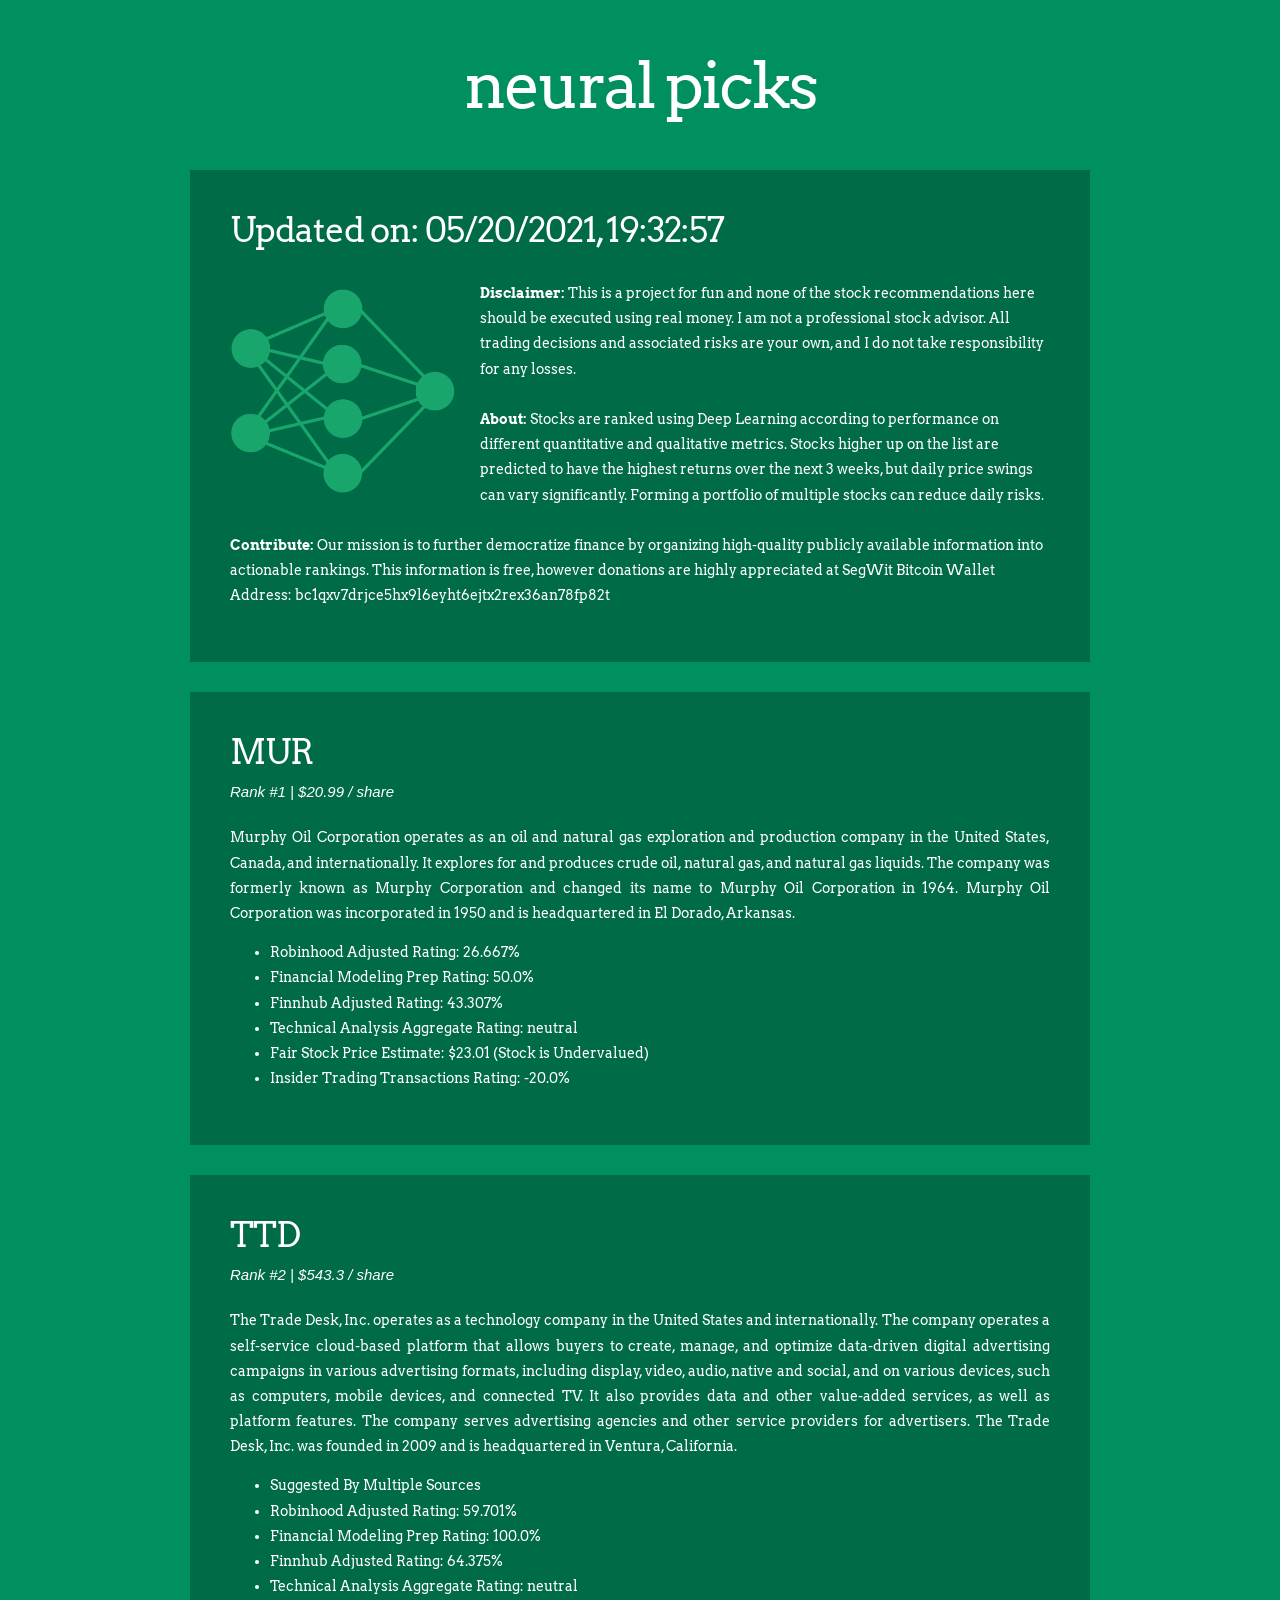
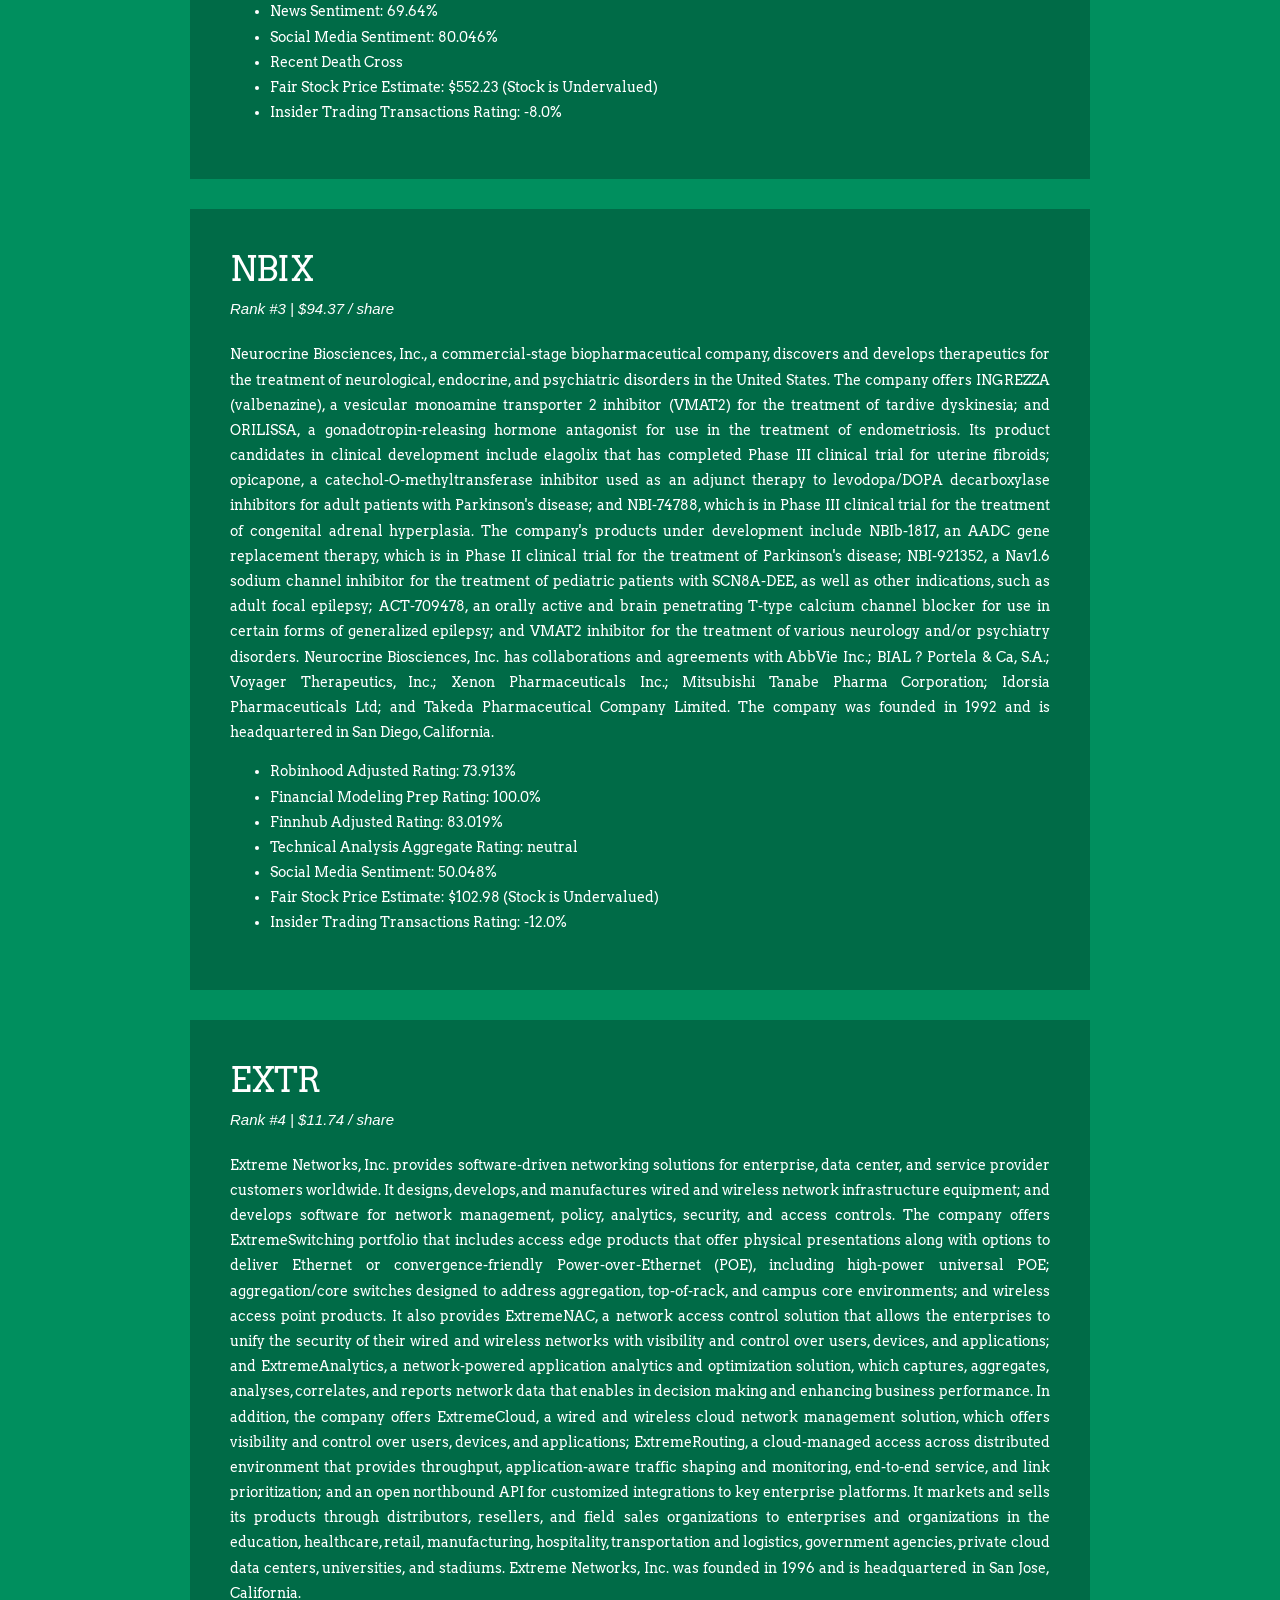
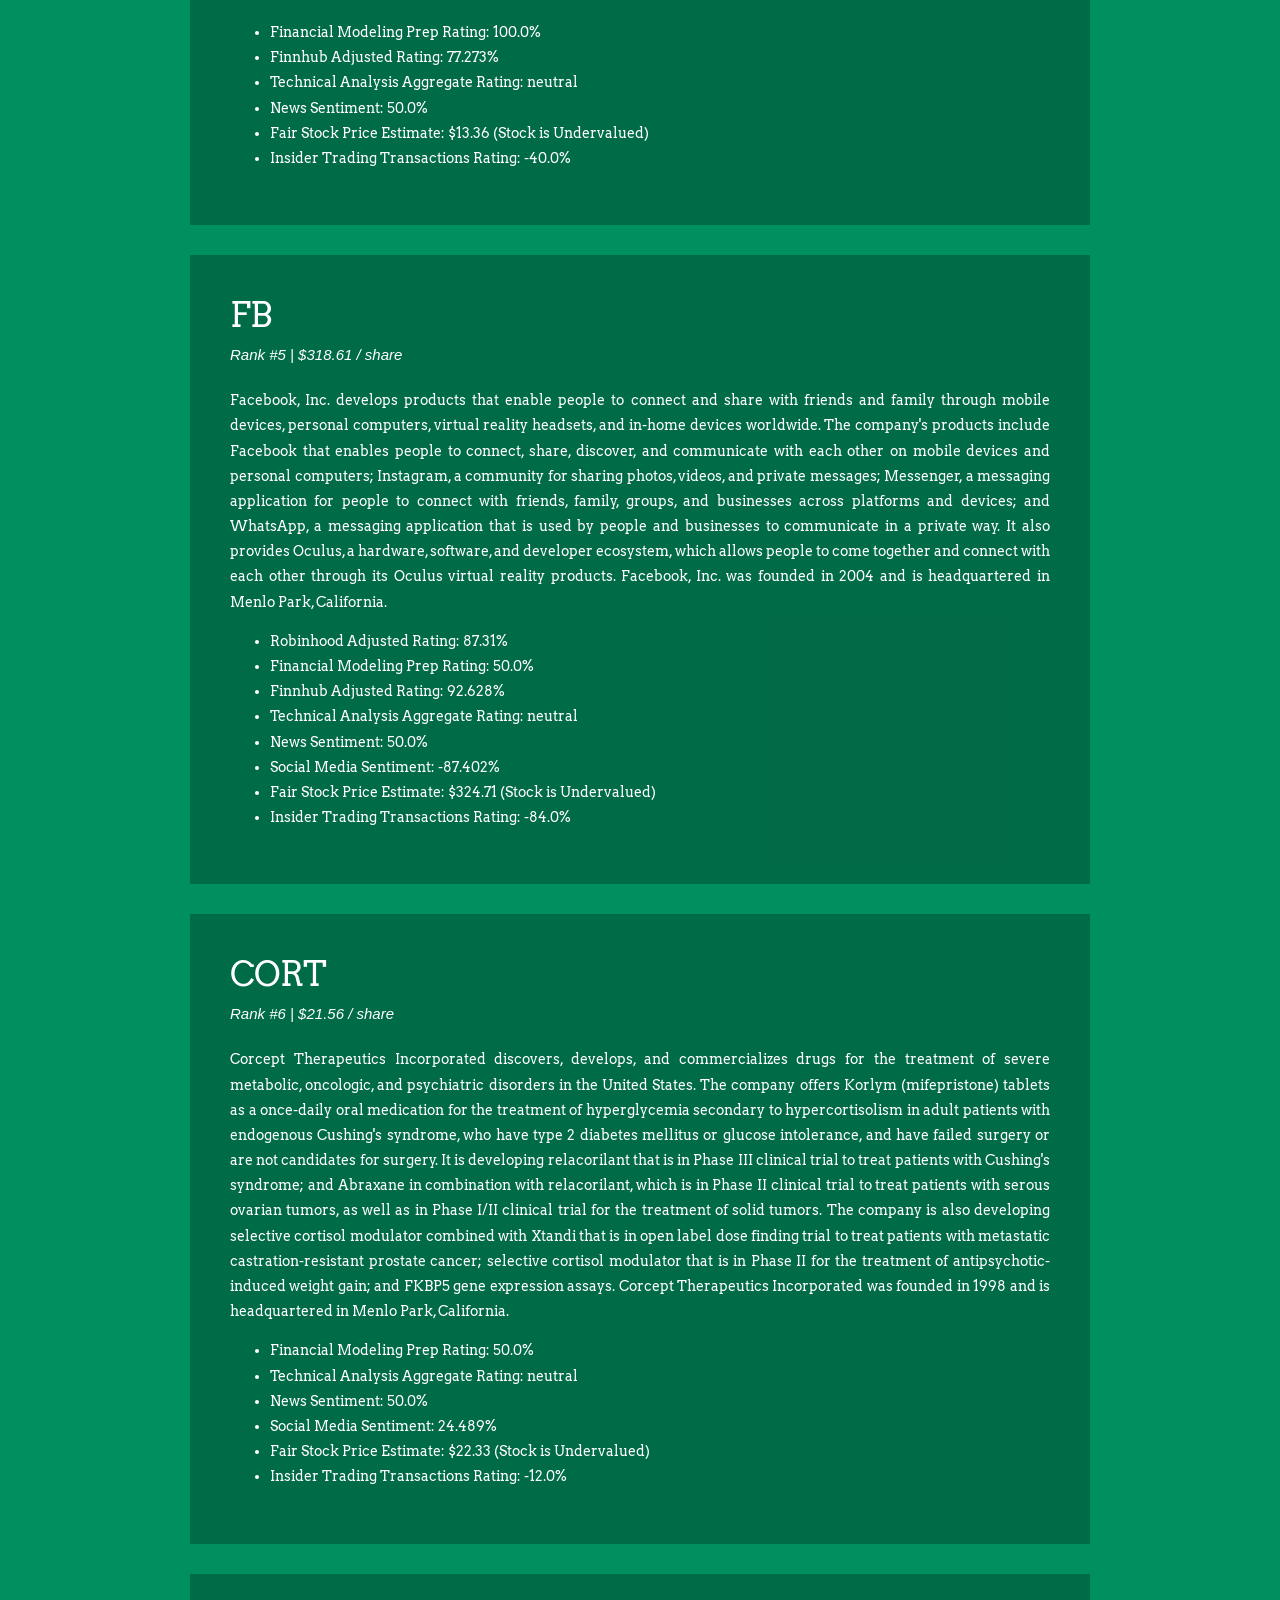
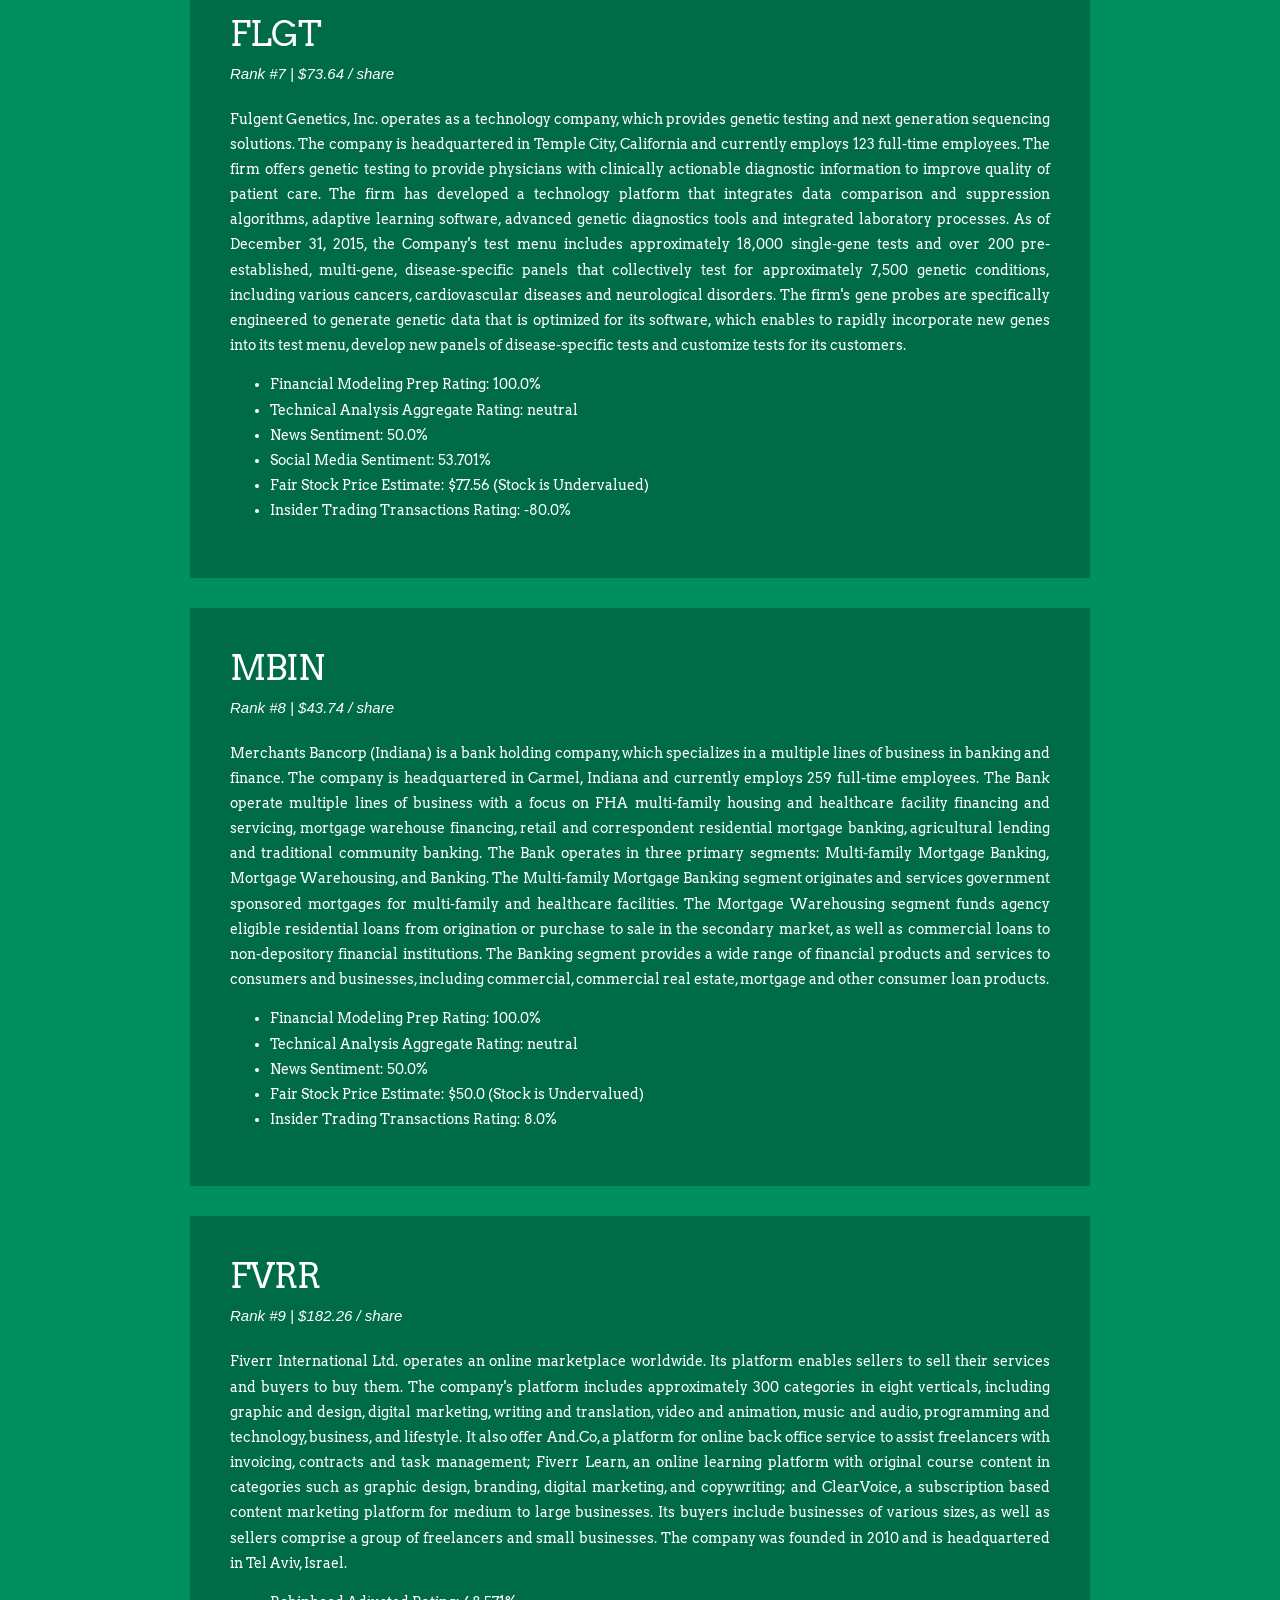
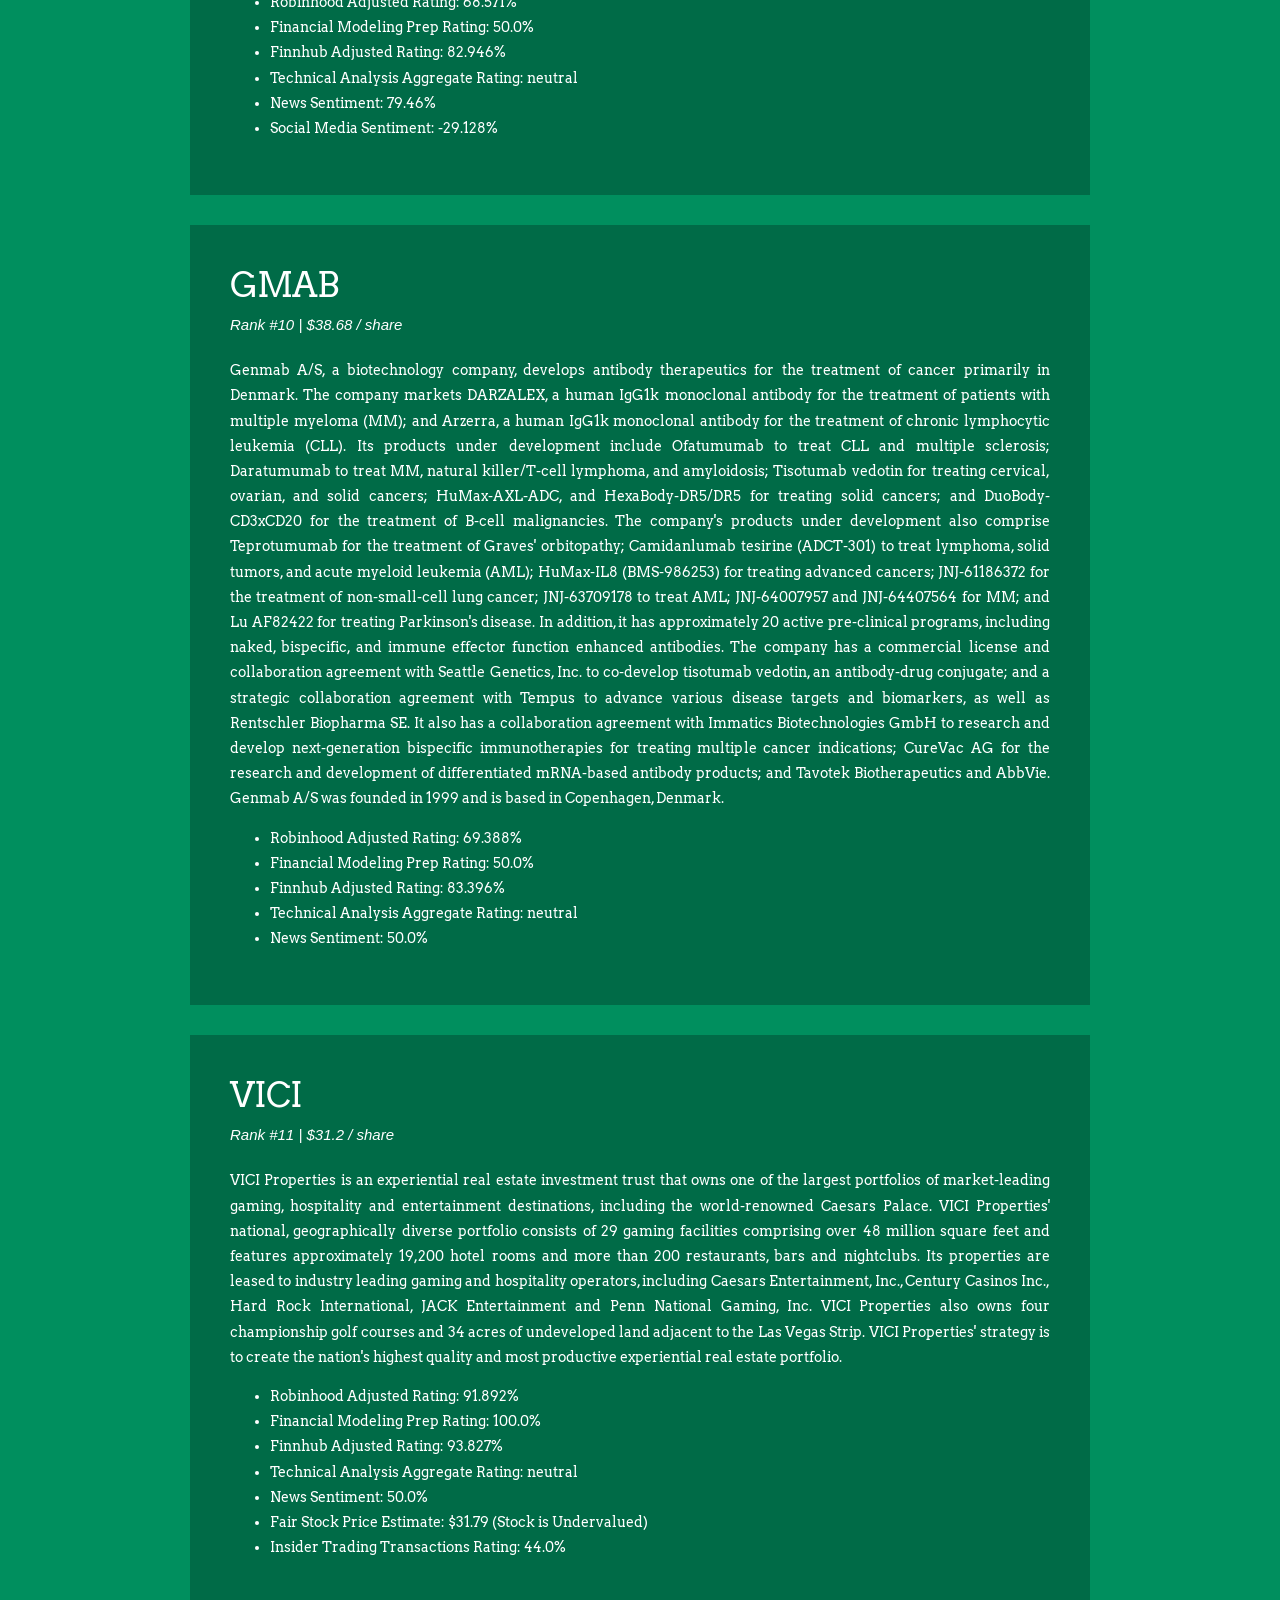
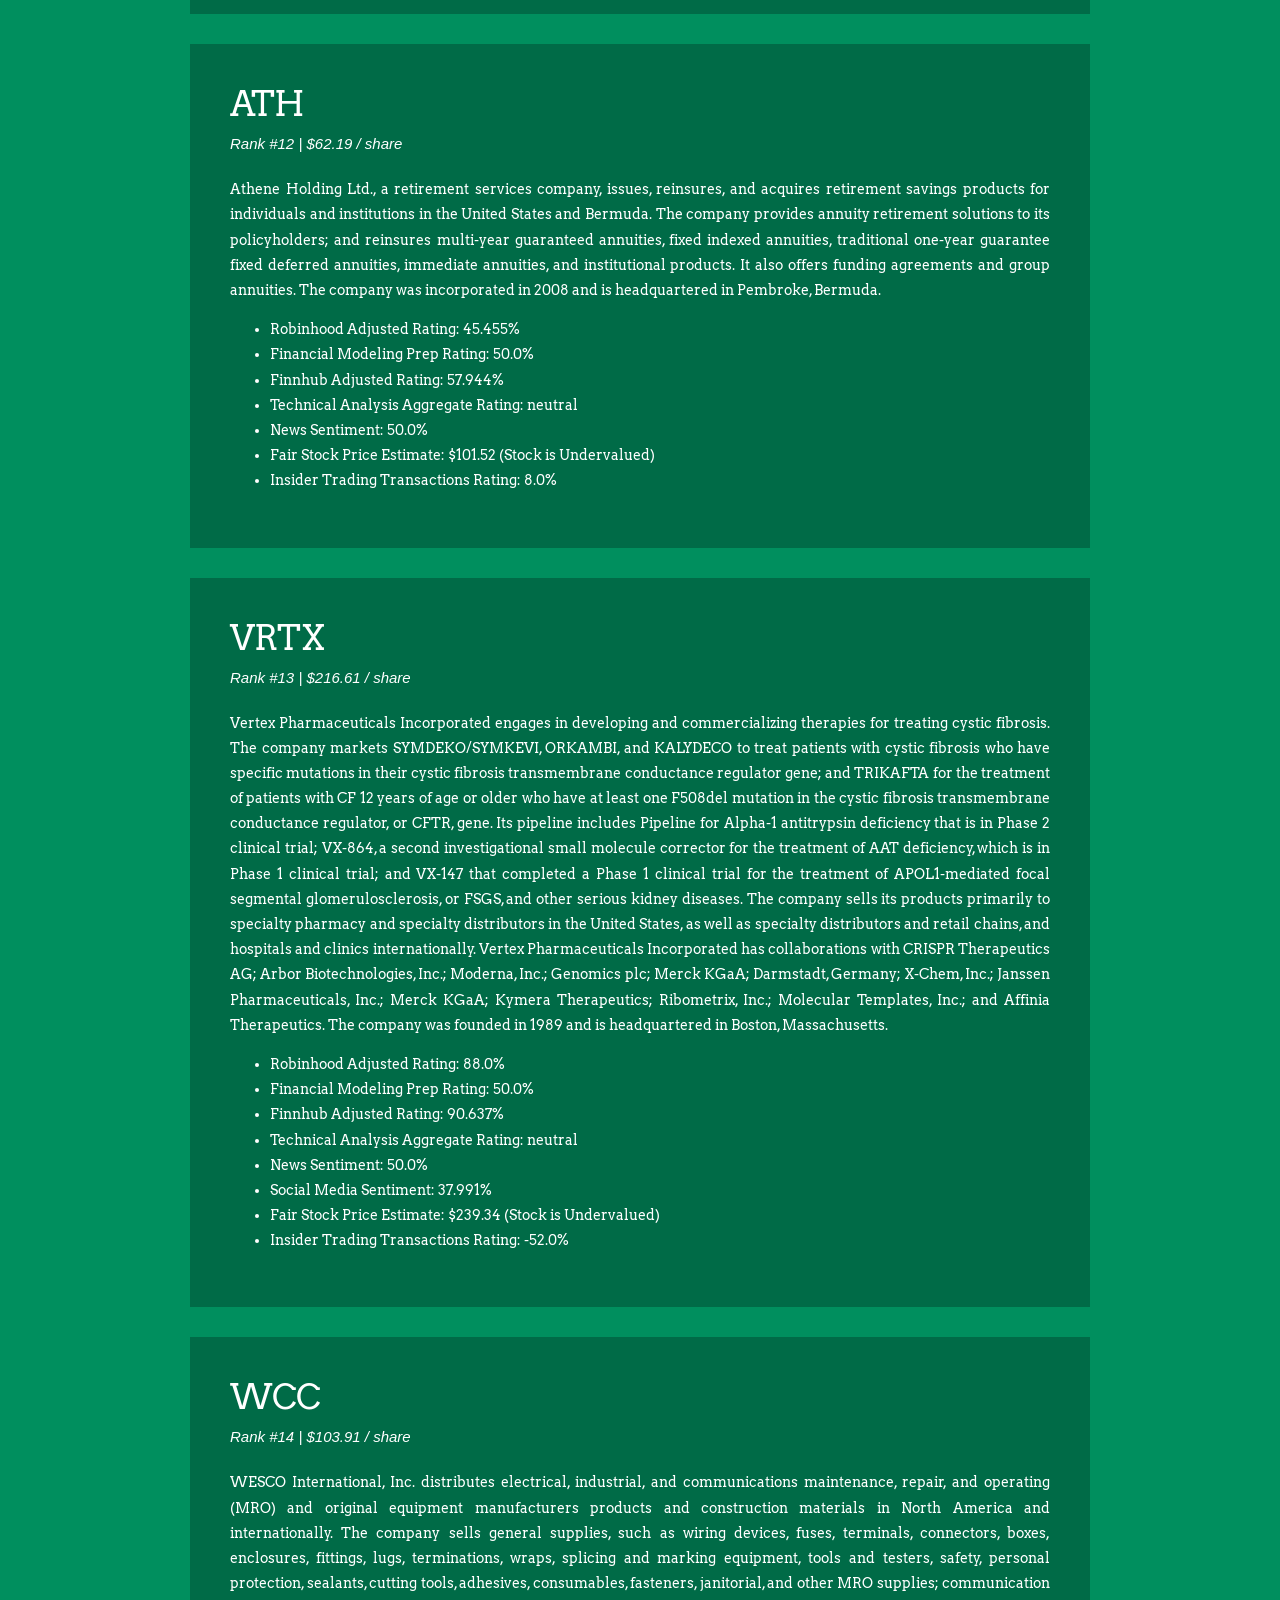
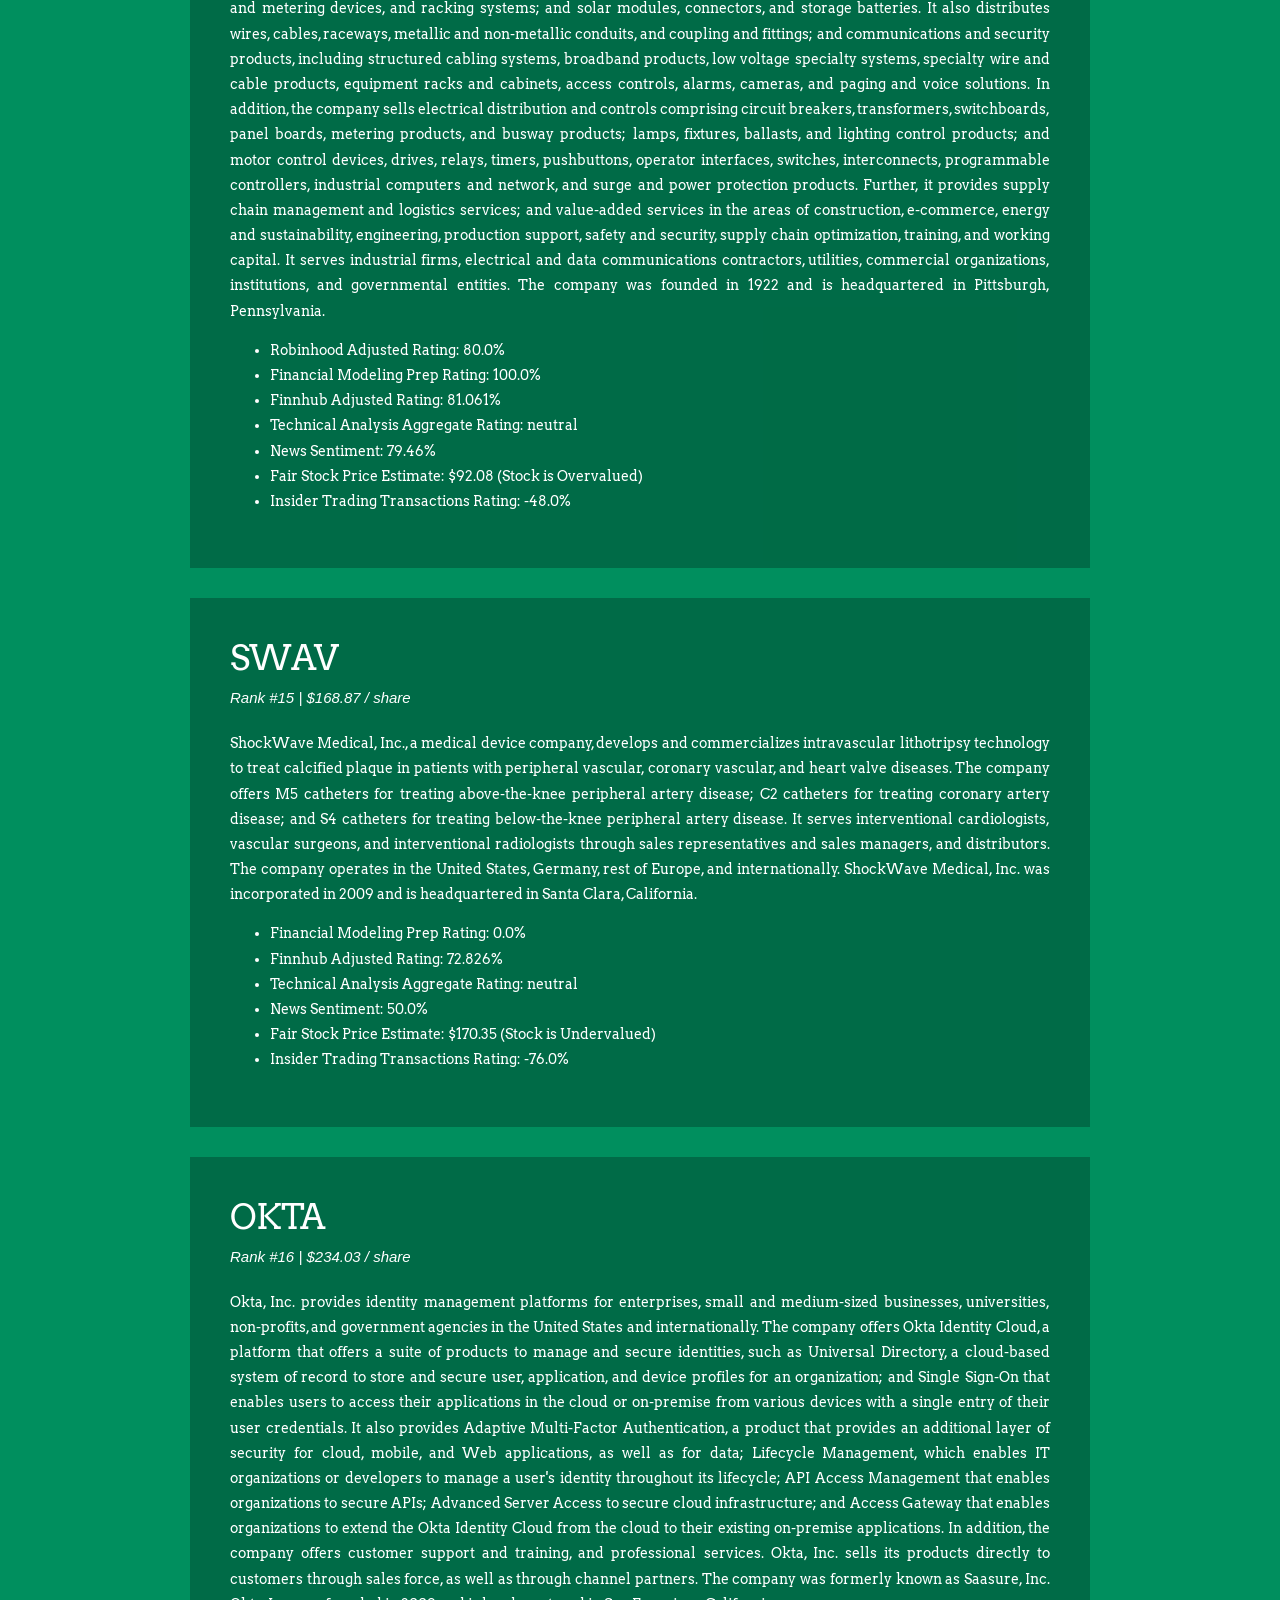
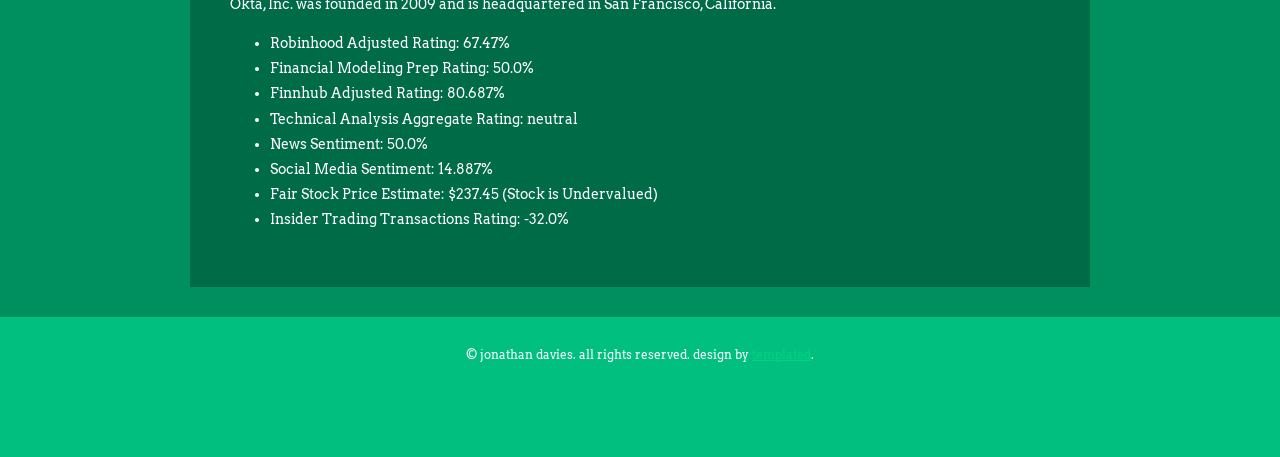
==== commit 8744f03f: "Automated Commit" ====
--- a/index.html
+++ b/index.html
@@ -16,7 +16,7 @@
 </div>
 </div>
 <div id="about">
-<h2 class="title">Updated on: 05/20/2021, 17:16:52</h2>
+<h2 class="title">Updated on: 05/20/2021, 19:32:57</h2>
 <p><img src="images/pics01.jpg" alt="" width="225" height="225" class="alignleft" /><strong>Disclaimer:</strong> This is a project for fun and none of the stock recommendations here should be executed using real money. I am not a professional stock advisor. All trading decisions and associated risks are your own, and I do not take responsibility for any losses.<br /><br /><strong>About:</strong> Stocks are ranked using Deep Learning according to performance on different quantitative and qualitative metrics. Stocks higher up on the list are predicted to have the highest returns over the next 3 weeks, but daily price swings can vary significantly. Forming a portfolio of multiple stocks can reduce daily risks.<br /><br /><strong>Contribute:</strong> Our mission is to further democratize finance by organizing high-quality publicly available information into actionable rankings. This information is free, however donations are highly appreciated at SegWit Bitcoin Wallet Address: bc1qxv7drjce5hx9l6eyht6ejtx2rex36an78fp82t</p>
 <!-- AddToAny BEGIN -->
 <div class="a2a_kit a2a_kit_size_32 a2a_default_style">
@@ -29,19 +29,7 @@
 <script async src="https://static.addtoany.com/menu/page.js"></script>
 <!-- AddToAny END --></div>
 <div id="page">
-<div id="content"><div class="post"><h2 class="title"><a href="#">TTD</a></h2><p class="meta">Rank #1 | $543.3 / share</p><div class="entry">       <p>The Trade Desk, Inc. operates as a technology company in the United States and internationally. The company operates a self-service cloud-based platform that allows buyers to create, manage, and optimize data-driven digital advertising campaigns in various advertising formats, including display, video, audio, native and social, and on various devices, such as computers, mobile devices, and connected TV. It also provides data and other value-added services, as well as platform features. The company serves advertising agencies and other service providers for advertisers. The Trade Desk, Inc. was founded in 2009 and is headquartered in Ventura, California.</p>       <ul>
-       <li>Suggested By Multiple Sources</li>
-       <li>Robinhood Adjusted Rating: 59.701%</li>
-       <li>Financial Modeling Prep Rating: 100.0%</li>
-       <li>Finnhub Adjusted Rating: 64.375%</li>
-       <li>Technical Analysis Aggregate Rating: neutral</li>
-       <li>News Sentiment: 64.73%</li>
-       <li>Social Media Sentiment: 80.046%</li>
-       <li>Recent Death Cross</li>
-       <li>Fair Stock Price Estimate: $552.23 (Stock is Undervalued)</li>
-       <li>Insider Trading Transactions Rating: -8.0%</li>
-       </ul>
-</div></div><div class="post"><h2 class="title"><a href="#">MUR</a></h2><p class="meta">Rank #2 | $20.99 / share</p><div class="entry">       <p>Murphy Oil Corporation operates as an oil and natural gas exploration and production company in the United States, Canada, and internationally. It explores for and produces crude oil, natural gas, and natural gas liquids. The company was formerly known as Murphy Corporation and changed its name to Murphy Oil Corporation in 1964. Murphy Oil Corporation was incorporated in 1950 and is headquartered in El Dorado, Arkansas.</p>       <ul>
+<div id="content"><div class="post"><h2 class="title"><a href="#">MUR</a></h2><p class="meta">Rank #1 | $20.99 / share</p><div class="entry">       <p>Murphy Oil Corporation operates as an oil and natural gas exploration and production company in the United States, Canada, and internationally. It explores for and produces crude oil, natural gas, and natural gas liquids. The company was formerly known as Murphy Corporation and changed its name to Murphy Oil Corporation in 1964. Murphy Oil Corporation was incorporated in 1950 and is headquartered in El Dorado, Arkansas.</p>       <ul>
        <li>Robinhood Adjusted Rating: 26.667%</li>
        <li>Financial Modeling Prep Rating: 50.0%</li>
        <li>Finnhub Adjusted Rating: 43.307%</li>
@@ -49,23 +37,34 @@
        <li>Fair Stock Price Estimate: $23.01 (Stock is Undervalued)</li>
        <li>Insider Trading Transactions Rating: -20.0%</li>
        </ul>
-</div></div><div class="post"><h2 class="title"><a href="#">VICI</a></h2><p class="meta">Rank #3 | $31.2 / share</p><div class="entry">       <p>VICI Properties is an experiential real estate investment trust that owns one of the largest portfolios of market-leading gaming, hospitality and entertainment destinations, including the world-renowned Caesars Palace. VICI Properties' national, geographically diverse portfolio consists of 29 gaming facilities comprising over 48 million square feet and features approximately 19,200 hotel rooms and more than 200 restaurants, bars and nightclubs. Its properties are leased to industry leading gaming and hospitality operators, including Caesars Entertainment, Inc., Century Casinos Inc., Hard Rock International, JACK Entertainment and Penn National Gaming, Inc. VICI Properties also owns four championship golf courses and 34 acres of undeveloped land adjacent to the Las Vegas Strip. VICI Properties' strategy is to create the nation's highest quality and most productive experiential real estate portfolio.</p>       <ul>
-       <li>Robinhood Adjusted Rating: 91.892%</li>
+</div></div><div class="post"><h2 class="title"><a href="#">TTD</a></h2><p class="meta">Rank #2 | $543.3 / share</p><div class="entry">       <p>The Trade Desk, Inc. operates as a technology company in the United States and internationally. The company operates a self-service cloud-based platform that allows buyers to create, manage, and optimize data-driven digital advertising campaigns in various advertising formats, including display, video, audio, native and social, and on various devices, such as computers, mobile devices, and connected TV. It also provides data and other value-added services, as well as platform features. The company serves advertising agencies and other service providers for advertisers. The Trade Desk, Inc. was founded in 2009 and is headquartered in Ventura, California.</p>       <ul>
+       <li>Suggested By Multiple Sources</li>
+       <li>Robinhood Adjusted Rating: 59.701%</li>
        <li>Financial Modeling Prep Rating: 100.0%</li>
-       <li>Finnhub Adjusted Rating: 93.827%</li>
+       <li>Finnhub Adjusted Rating: 64.375%</li>
+       <li>Technical Analysis Aggregate Rating: neutral</li>
+       <li>News Sentiment: 69.64%</li>
+       <li>Social Media Sentiment: 80.046%</li>
+       <li>Recent Death Cross</li>
+       <li>Fair Stock Price Estimate: $552.23 (Stock is Undervalued)</li>
+       <li>Insider Trading Transactions Rating: -8.0%</li>
+       </ul>
+</div></div><div class="post"><h2 class="title"><a href="#">NBIX</a></h2><p class="meta">Rank #3 | $94.37 / share</p><div class="entry">       <p>Neurocrine Biosciences, Inc., a commercial-stage biopharmaceutical company, discovers and develops therapeutics for the treatment of neurological, endocrine, and psychiatric disorders in the United States. The company offers INGREZZA (valbenazine), a vesicular monoamine transporter 2 inhibitor (VMAT2) for the treatment of tardive dyskinesia; and ORILISSA, a gonadotropin-releasing hormone antagonist for use in the treatment of endometriosis. Its product candidates in clinical development include elagolix that has completed Phase III clinical trial for uterine fibroids; opicapone, a catechol-O-methyltransferase inhibitor used as an adjunct therapy to levodopa/DOPA decarboxylase inhibitors for adult patients with Parkinson's disease; and NBI-74788, which is in Phase III clinical trial for the treatment of congenital adrenal hyperplasia. The company's products under development include NBIb-1817, an AADC gene replacement therapy, which is in Phase II clinical trial for the treatment of Parkinson's disease; NBI-921352, a Nav1.6 sodium channel inhibitor for the treatment of pediatric patients with SCN8A-DEE, as well as other indications, such as adult focal epilepsy; ACT-709478, an orally active and brain penetrating T-type calcium channel blocker for use in certain forms of generalized epilepsy; and VMAT2 inhibitor for the treatment of various neurology and/or psychiatry disorders. Neurocrine Biosciences, Inc. has collaborations and agreements with AbbVie Inc.; BIAL ? Portela & Ca, S.A.; Voyager Therapeutics, Inc.; Xenon Pharmaceuticals Inc.; Mitsubishi Tanabe Pharma Corporation; Idorsia Pharmaceuticals Ltd; and Takeda Pharmaceutical Company Limited. The company was founded in 1992 and is headquartered in San Diego, California.</p>       <ul>
+       <li>Robinhood Adjusted Rating: 73.913%</li>
+       <li>Financial Modeling Prep Rating: 100.0%</li>
+       <li>Finnhub Adjusted Rating: 83.019%</li>
+       <li>Technical Analysis Aggregate Rating: neutral</li>
+       <li>Social Media Sentiment: 50.048%</li>
+       <li>Fair Stock Price Estimate: $102.98 (Stock is Undervalued)</li>
+       <li>Insider Trading Transactions Rating: -12.0%</li>
+       </ul>
+</div></div><div class="post"><h2 class="title"><a href="#">EXTR</a></h2><p class="meta">Rank #4 | $11.74 / share</p><div class="entry">       <p>Extreme Networks, Inc. provides software-driven networking solutions for enterprise, data center, and service provider customers worldwide. It designs, develops, and manufactures wired and wireless network infrastructure equipment; and develops software for network management, policy, analytics, security, and access controls. The company offers ExtremeSwitching portfolio that includes access edge products that offer physical presentations along with options to deliver Ethernet or convergence-friendly Power-over-Ethernet (POE), including high-power universal POE; aggregation/core switches designed to address aggregation, top-of-rack, and campus core environments; and wireless access point products. It also provides ExtremeNAC, a network access control solution that allows the enterprises to unify the security of their wired and wireless networks with visibility and control over users, devices, and applications; and ExtremeAnalytics, a network-powered application analytics and optimization solution, which captures, aggregates, analyses, correlates, and reports network data that enables in decision making and enhancing business performance. In addition, the company offers ExtremeCloud, a wired and wireless cloud network management solution, which offers visibility and control over users, devices, and applications; ExtremeRouting, a cloud-managed access across distributed environment that provides throughput, application-aware traffic shaping and monitoring, end-to-end service, and link prioritization; and an open northbound API for customized integrations to key enterprise platforms. It markets and sells its products through distributors, resellers, and field sales organizations to enterprises and organizations in the education, healthcare, retail, manufacturing, hospitality, transportation and logistics, government agencies, private cloud data centers, universities, and stadiums. Extreme Networks, Inc. was founded in 1996 and is headquartered in San Jose, California.</p>       <ul>
+       <li>Financial Modeling Prep Rating: 100.0%</li>
+       <li>Finnhub Adjusted Rating: 77.273%</li>
        <li>Technical Analysis Aggregate Rating: neutral</li>
        <li>News Sentiment: 50.0%</li>
-       <li>Fair Stock Price Estimate: $31.79 (Stock is Undervalued)</li>
-       <li>Insider Trading Transactions Rating: 44.0%</li>
-       </ul>
-</div></div><div class="post"><h2 class="title"><a href="#">ATH</a></h2><p class="meta">Rank #4 | $62.19 / share</p><div class="entry">       <p>Athene Holding Ltd., a retirement services company, issues, reinsures, and acquires retirement savings products for individuals and institutions in the United States and Bermuda. The company provides annuity retirement solutions to its policyholders; and reinsures multi-year guaranteed annuities, fixed indexed annuities, traditional one-year guarantee fixed deferred annuities, immediate annuities, and institutional products. It also offers funding agreements and group annuities. The company was incorporated in 2008 and is headquartered in Pembroke, Bermuda.</p>       <ul>
-       <li>Robinhood Adjusted Rating: 45.455%</li>
-       <li>Financial Modeling Prep Rating: 50.0%</li>
-       <li>Finnhub Adjusted Rating: 57.944%</li>
-       <li>Technical Analysis Aggregate Rating: neutral</li>
-       <li>News Sentiment: 50.0%</li>
-       <li>Fair Stock Price Estimate: $101.52 (Stock is Undervalued)</li>
-       <li>Insider Trading Transactions Rating: 8.0%</li>
+       <li>Fair Stock Price Estimate: $13.36 (Stock is Undervalued)</li>
+       <li>Insider Trading Transactions Rating: -40.0%</li>
        </ul>
 </div></div><div class="post"><h2 class="title"><a href="#">FB</a></h2><p class="meta">Rank #5 | $318.61 / share</p><div class="entry">       <p>Facebook, Inc. develops products that enable people to connect and share with friends and family through mobile devices, personal computers, virtual reality headsets, and in-home devices worldwide. The company's products include Facebook that enables people to connect, share, discover, and communicate with each other on mobile devices and personal computers; Instagram, a community for sharing photos, videos, and private messages; Messenger, a messaging application for people to connect with friends, family, groups, and businesses across platforms and devices; and WhatsApp, a messaging application that is used by people and businesses to communicate in a private way. It also provides Oculus, a hardware, software, and developer ecosystem, which allows people to come together and connect with each other through its Oculus virtual reality products. Facebook, Inc. was founded in 2004 and is headquartered in Menlo Park, California.</p>       <ul>
        <li>Robinhood Adjusted Rating: 87.31%</li>
@@ -73,7 +72,7 @@
        <li>Finnhub Adjusted Rating: 92.628%</li>
        <li>Technical Analysis Aggregate Rating: neutral</li>
        <li>News Sentiment: 50.0%</li>
-       <li>Social Media Sentiment: -88.532%</li>
+       <li>Social Media Sentiment: -87.402%</li>
        <li>Fair Stock Price Estimate: $324.71 (Stock is Undervalued)</li>
        <li>Insider Trading Transactions Rating: -84.0%</li>
        </ul>
@@ -85,70 +84,55 @@
        <li>Fair Stock Price Estimate: $22.33 (Stock is Undervalued)</li>
        <li>Insider Trading Transactions Rating: -12.0%</li>
        </ul>
-</div></div><div class="post"><h2 class="title"><a href="#">MBIN</a></h2><p class="meta">Rank #7 | $43.74 / share</p><div class="entry">       <p>Merchants Bancorp (Indiana) is a bank holding company, which specializes in a multiple lines of business in banking and finance. The company is headquartered in Carmel, Indiana and currently employs 259 full-time employees. The Bank operate multiple lines of business with a focus on FHA multi-family housing and healthcare facility financing and servicing, mortgage warehouse financing, retail and correspondent residential mortgage banking, agricultural lending and traditional community banking. The Bank operates in three primary segments: Multi-family Mortgage Banking, Mortgage Warehousing, and Banking. The Multi-family Mortgage Banking segment originates and services government sponsored mortgages for multi-family and healthcare facilities. The Mortgage Warehousing segment funds agency eligible residential loans from origination or purchase to sale in the secondary market, as well as commercial loans to non-depository financial institutions. The Banking segment provides a wide range of financial products and services to consumers and businesses, including commercial, commercial real estate, mortgage and other consumer loan products.</p>       <ul>
+</div></div><div class="post"><h2 class="title"><a href="#">FLGT</a></h2><p class="meta">Rank #7 | $73.64 / share</p><div class="entry">       <p>Fulgent Genetics, Inc. operates as a technology company, which provides genetic testing and next generation sequencing solutions. The company is headquartered in Temple City, California and currently employs 123 full-time employees. The firm offers genetic testing to provide physicians with clinically actionable diagnostic information to improve quality of patient care. The firm has developed a technology platform that integrates data comparison and suppression algorithms, adaptive learning software, advanced genetic diagnostics tools and integrated laboratory processes. As of December 31, 2015, the Company's test menu includes approximately 18,000 single-gene tests and over 200 pre-established, multi-gene, disease-specific panels that collectively test for approximately 7,500 genetic conditions, including various cancers, cardiovascular diseases and neurological disorders. The firm's gene probes are specifically engineered to generate genetic data that is optimized for its software, which enables to rapidly incorporate new genes into its test menu, develop new panels of disease-specific tests and customize tests for its customers.</p>       <ul>
        <li>Financial Modeling Prep Rating: 100.0%</li>
        <li>Technical Analysis Aggregate Rating: neutral</li>
+       <li>News Sentiment: 50.0%</li>
+       <li>Social Media Sentiment: 53.701%</li>
+       <li>Fair Stock Price Estimate: $77.56 (Stock is Undervalued)</li>
+       <li>Insider Trading Transactions Rating: -80.0%</li>
+       </ul>
+</div></div><div class="post"><h2 class="title"><a href="#">MBIN</a></h2><p class="meta">Rank #8 | $43.74 / share</p><div class="entry">       <p>Merchants Bancorp (Indiana) is a bank holding company, which specializes in a multiple lines of business in banking and finance. The company is headquartered in Carmel, Indiana and currently employs 259 full-time employees. The Bank operate multiple lines of business with a focus on FHA multi-family housing and healthcare facility financing and servicing, mortgage warehouse financing, retail and correspondent residential mortgage banking, agricultural lending and traditional community banking. The Bank operates in three primary segments: Multi-family Mortgage Banking, Mortgage Warehousing, and Banking. The Multi-family Mortgage Banking segment originates and services government sponsored mortgages for multi-family and healthcare facilities. The Mortgage Warehousing segment funds agency eligible residential loans from origination or purchase to sale in the secondary market, as well as commercial loans to non-depository financial institutions. The Banking segment provides a wide range of financial products and services to consumers and businesses, including commercial, commercial real estate, mortgage and other consumer loan products.</p>       <ul>
+       <li>Financial Modeling Prep Rating: 100.0%</li>
+       <li>Technical Analysis Aggregate Rating: neutral</li>
+       <li>News Sentiment: 50.0%</li>
        <li>Fair Stock Price Estimate: $50.0 (Stock is Undervalued)</li>
        <li>Insider Trading Transactions Rating: 8.0%</li>
        </ul>
-</div></div><div class="post"><h2 class="title"><a href="#">EXTR</a></h2><p class="meta">Rank #8 | $11.74 / share</p><div class="entry">       <p>Extreme Networks, Inc. provides software-driven networking solutions for enterprise, data center, and service provider customers worldwide. It designs, develops, and manufactures wired and wireless network infrastructure equipment; and develops software for network management, policy, analytics, security, and access controls. The company offers ExtremeSwitching portfolio that includes access edge products that offer physical presentations along with options to deliver Ethernet or convergence-friendly Power-over-Ethernet (POE), including high-power universal POE; aggregation/core switches designed to address aggregation, top-of-rack, and campus core environments; and wireless access point products. It also provides ExtremeNAC, a network access control solution that allows the enterprises to unify the security of their wired and wireless networks with visibility and control over users, devices, and applications; and ExtremeAnalytics, a network-powered application analytics and optimization solution, which captures, aggregates, analyses, correlates, and reports network data that enables in decision making and enhancing business performance. In addition, the company offers ExtremeCloud, a wired and wireless cloud network management solution, which offers visibility and control over users, devices, and applications; ExtremeRouting, a cloud-managed access across distributed environment that provides throughput, application-aware traffic shaping and monitoring, end-to-end service, and link prioritization; and an open northbound API for customized integrations to key enterprise platforms. It markets and sells its products through distributors, resellers, and field sales organizations to enterprises and organizations in the education, healthcare, retail, manufacturing, hospitality, transportation and logistics, government agencies, private cloud data centers, universities, and stadiums. Extreme Networks, Inc. was founded in 1996 and is headquartered in San Jose, California.</p>       <ul>
-       <li>Financial Modeling Prep Rating: 100.0%</li>
-       <li>Finnhub Adjusted Rating: 77.273%</li>
+</div></div><div class="post"><h2 class="title"><a href="#">FVRR</a></h2><p class="meta">Rank #9 | $182.26 / share</p><div class="entry">       <p>Fiverr International Ltd. operates an online marketplace worldwide. Its platform enables sellers to sell their services and buyers to buy them. The company's platform includes approximately 300 categories in eight verticals, including graphic and design, digital marketing, writing and translation, video and animation, music and audio, programming and technology, business, and lifestyle. It also offer And.Co, a platform for online back office service to assist freelancers with invoicing, contracts and task management; Fiverr Learn, an online learning platform with original course content in categories such as graphic design, branding, digital marketing, and copywriting; and ClearVoice, a subscription based content marketing platform for medium to large businesses. Its buyers include businesses of various sizes, as well as sellers comprise a group of freelancers and small businesses. The company was founded in 2010 and is headquartered in Tel Aviv, Israel.</p>       <ul>
+       <li>Robinhood Adjusted Rating: 68.571%</li>
+       <li>Financial Modeling Prep Rating: 50.0%</li>
+       <li>Finnhub Adjusted Rating: 82.946%</li>
        <li>Technical Analysis Aggregate Rating: neutral</li>
-       <li>News Sentiment: 50.0%</li>
-       <li>Fair Stock Price Estimate: $13.36 (Stock is Undervalued)</li>
-       <li>Insider Trading Transactions Rating: -40.0%</li>
+       <li>News Sentiment: 79.46%</li>
+       <li>Social Media Sentiment: -29.128%</li>
        </ul>
-</div></div><div class="post"><h2 class="title"><a href="#">GMAB</a></h2><p class="meta">Rank #9 | $38.68 / share</p><div class="entry">       <p>Genmab A/S, a biotechnology company, develops antibody therapeutics for the treatment of cancer primarily in Denmark. The company markets DARZALEX, a human IgG1k monoclonal antibody for the treatment of patients with multiple myeloma (MM); and Arzerra, a human IgG1k monoclonal antibody for the treatment of chronic lymphocytic leukemia (CLL). Its products under development include Ofatumumab to treat CLL and multiple sclerosis; Daratumumab to treat MM, natural killer/T-cell lymphoma, and amyloidosis; Tisotumab vedotin for treating cervical, ovarian, and solid cancers; HuMax-AXL-ADC, and HexaBody-DR5/DR5 for treating solid cancers; and DuoBody-CD3xCD20 for the treatment of B-cell malignancies. The company's products under development also comprise Teprotumumab for the treatment of Graves' orbitopathy; Camidanlumab tesirine (ADCT-301) to treat lymphoma, solid tumors, and acute myeloid leukemia (AML); HuMax-IL8 (BMS-986253) for treating advanced cancers; JNJ-61186372 for the treatment of non-small-cell lung cancer; JNJ-63709178 to treat AML; JNJ-64007957 and JNJ-64407564 for MM; and Lu AF82422 for treating Parkinson's disease. In addition, it has approximately 20 active pre-clinical programs, including naked, bispecific, and immune effector function enhanced antibodies. The company has a commercial license and collaboration agreement with Seattle Genetics, Inc. to co-develop tisotumab vedotin, an antibody-drug conjugate; and a strategic collaboration agreement with Tempus to advance various disease targets and biomarkers, as well as Rentschler Biopharma SE. It also has a collaboration agreement with Immatics Biotechnologies GmbH to research and develop next-generation bispecific immunotherapies for treating multiple cancer indications; CureVac AG for the research and development of differentiated mRNA-based antibody products; and Tavotek Biotherapeutics and AbbVie. Genmab A/S was founded in 1999 and is based in Copenhagen, Denmark.</p>       <ul>
+</div></div><div class="post"><h2 class="title"><a href="#">GMAB</a></h2><p class="meta">Rank #10 | $38.68 / share</p><div class="entry">       <p>Genmab A/S, a biotechnology company, develops antibody therapeutics for the treatment of cancer primarily in Denmark. The company markets DARZALEX, a human IgG1k monoclonal antibody for the treatment of patients with multiple myeloma (MM); and Arzerra, a human IgG1k monoclonal antibody for the treatment of chronic lymphocytic leukemia (CLL). Its products under development include Ofatumumab to treat CLL and multiple sclerosis; Daratumumab to treat MM, natural killer/T-cell lymphoma, and amyloidosis; Tisotumab vedotin for treating cervical, ovarian, and solid cancers; HuMax-AXL-ADC, and HexaBody-DR5/DR5 for treating solid cancers; and DuoBody-CD3xCD20 for the treatment of B-cell malignancies. The company's products under development also comprise Teprotumumab for the treatment of Graves' orbitopathy; Camidanlumab tesirine (ADCT-301) to treat lymphoma, solid tumors, and acute myeloid leukemia (AML); HuMax-IL8 (BMS-986253) for treating advanced cancers; JNJ-61186372 for the treatment of non-small-cell lung cancer; JNJ-63709178 to treat AML; JNJ-64007957 and JNJ-64407564 for MM; and Lu AF82422 for treating Parkinson's disease. In addition, it has approximately 20 active pre-clinical programs, including naked, bispecific, and immune effector function enhanced antibodies. The company has a commercial license and collaboration agreement with Seattle Genetics, Inc. to co-develop tisotumab vedotin, an antibody-drug conjugate; and a strategic collaboration agreement with Tempus to advance various disease targets and biomarkers, as well as Rentschler Biopharma SE. It also has a collaboration agreement with Immatics Biotechnologies GmbH to research and develop next-generation bispecific immunotherapies for treating multiple cancer indications; CureVac AG for the research and development of differentiated mRNA-based antibody products; and Tavotek Biotherapeutics and AbbVie. Genmab A/S was founded in 1999 and is based in Copenhagen, Denmark.</p>       <ul>
        <li>Robinhood Adjusted Rating: 69.388%</li>
        <li>Financial Modeling Prep Rating: 50.0%</li>
        <li>Finnhub Adjusted Rating: 83.396%</li>
        <li>Technical Analysis Aggregate Rating: neutral</li>
        <li>News Sentiment: 50.0%</li>
        </ul>
-</div></div><div class="post"><h2 class="title"><a href="#">SWAV</a></h2><p class="meta">Rank #10 | $168.87 / share</p><div class="entry">       <p>ShockWave Medical, Inc., a medical device company, develops and commercializes intravascular lithotripsy technology to treat calcified plaque in patients with peripheral vascular, coronary vascular, and heart valve diseases. The company offers M5 catheters for treating above-the-knee peripheral artery disease; C2 catheters for treating coronary artery disease; and S4 catheters for treating below-the-knee peripheral artery disease. It serves interventional cardiologists, vascular surgeons, and interventional radiologists through sales representatives and sales managers, and distributors. The company operates in the United States, Germany, rest of Europe, and internationally. ShockWave Medical, Inc. was incorporated in 2009 and is headquartered in Santa Clara, California.</p>       <ul>
-       <li>Financial Modeling Prep Rating: 0.0%</li>
-       <li>Finnhub Adjusted Rating: 72.826%</li>
+</div></div><div class="post"><h2 class="title"><a href="#">VICI</a></h2><p class="meta">Rank #11 | $31.2 / share</p><div class="entry">       <p>VICI Properties is an experiential real estate investment trust that owns one of the largest portfolios of market-leading gaming, hospitality and entertainment destinations, including the world-renowned Caesars Palace. VICI Properties' national, geographically diverse portfolio consists of 29 gaming facilities comprising over 48 million square feet and features approximately 19,200 hotel rooms and more than 200 restaurants, bars and nightclubs. Its properties are leased to industry leading gaming and hospitality operators, including Caesars Entertainment, Inc., Century Casinos Inc., Hard Rock International, JACK Entertainment and Penn National Gaming, Inc. VICI Properties also owns four championship golf courses and 34 acres of undeveloped land adjacent to the Las Vegas Strip. VICI Properties' strategy is to create the nation's highest quality and most productive experiential real estate portfolio.</p>       <ul>
+       <li>Robinhood Adjusted Rating: 91.892%</li>
+       <li>Financial Modeling Prep Rating: 100.0%</li>
+       <li>Finnhub Adjusted Rating: 93.827%</li>
        <li>Technical Analysis Aggregate Rating: neutral</li>
        <li>News Sentiment: 50.0%</li>
-       <li>Fair Stock Price Estimate: $170.35 (Stock is Undervalued)</li>
-       <li>Insider Trading Transactions Rating: -76.0%</li>
+       <li>Fair Stock Price Estimate: $31.79 (Stock is Undervalued)</li>
+       <li>Insider Trading Transactions Rating: 44.0%</li>
        </ul>
-</div></div><div class="post"><h2 class="title"><a href="#">IMAB</a></h2><p class="meta">Rank #11 | $72.45 / share</p><div class="entry">       <p>I-Mab, a clinical stage biopharmaceutical company, engages in the discovery, development, and commercialization of novel or highly differentiated biologics to treat diseases with unmet medical needs, primarily cancers and autoimmune disorders worldwide. It is developing TJ202, a CD38 antibody in Phase III clinical trials to treat multiple myeloma and autoimmune diseases; TJ101, a long-acting human growth hormone that is in Phase II clinical trials to treat pediatric growth hormone deficiency; and TJ301, a IL-6 blocker in Phase II clinical trials for the treatment of ulcerative colitis and other autoimmune diseases. The company's product candidates in Phase I clinical trials include Enoblituzumab, a humanized B7-H3 antibody to treat immuno-oncology; TJ107, a long-acting recombinant human IL-7 to treat cancer treatment-related lymphopenia and cancer immunotherapy; TJC4, a CD47 monoclonal antibody with RBC-sparing differentiation; TJD5, a CD73 antibody for cancer treatment; and TJM2, a GM-CSF monoclonal antibody for rheumatoid arthritis and CAR-T-related therapies. Its product candidates in pre-clinical development comprise TJ210, an antibody targeting myeloid derived suppressor cells in cancers and autoimmune diseases; and TJX7, a novel CXCL13 antibody for autoimmune diseases. I-Mab has a collaboration agreement with AbbVie Inc. for the development and commercialization of TJC4, an anti-CD47 monoclonal antibody for the treatment of multiple cancers. The company was founded in 2014 and is headquartered in Shanghai, the People's Republic of China.</p>       <ul>
-       <li>Robinhood Adjusted Rating: 100.0%</li>
-       <li>Financial Modeling Prep Rating: 100.0%</li>
-       <li>Finnhub Adjusted Rating: 96.774%</li>
+</div></div><div class="post"><h2 class="title"><a href="#">ATH</a></h2><p class="meta">Rank #12 | $62.19 / share</p><div class="entry">       <p>Athene Holding Ltd., a retirement services company, issues, reinsures, and acquires retirement savings products for individuals and institutions in the United States and Bermuda. The company provides annuity retirement solutions to its policyholders; and reinsures multi-year guaranteed annuities, fixed indexed annuities, traditional one-year guarantee fixed deferred annuities, immediate annuities, and institutional products. It also offers funding agreements and group annuities. The company was incorporated in 2008 and is headquartered in Pembroke, Bermuda.</p>       <ul>
+       <li>Robinhood Adjusted Rating: 45.455%</li>
+       <li>Financial Modeling Prep Rating: 50.0%</li>
+       <li>Finnhub Adjusted Rating: 57.944%</li>
        <li>Technical Analysis Aggregate Rating: neutral</li>
        <li>News Sentiment: 50.0%</li>
+       <li>Fair Stock Price Estimate: $101.52 (Stock is Undervalued)</li>
+       <li>Insider Trading Transactions Rating: 8.0%</li>
        </ul>
-</div></div><div class="post"><h2 class="title"><a href="#">IT</a></h2><p class="meta">Rank #12 | $231.87 / share</p><div class="entry">       <p>Gartner, Inc. operates as a research and advisory company. It operates through three segments: Research, Conferences, and Consulting. The Research segment offers objective insights and advice on the priorities of various leaders in a range of functional areas of the enterprise through reports, briefings, proprietary tools, access to research expert, peer networking services, and membership programs that enable clients to drive organizational performance; and research and analysis in various business functions, such as human resources, sales, legal, and finance. This segment delivers its research, primarily through a subscription service. The Conferences segment offers business professionals in an organization the opportunity to learn, share, and network various events. The Consulting segment offers market research, custom analysis, and on-the-ground support services. This segment also offers actionable solutions for IT-related priorities, including IT cost optimization, technology modernization, and IT sourcing optimization. The company has operations in the United States, Canada, Europe, the Middle East, Africa, and internationally. Gartner, Inc. was founded in 1979 and is headquartered in Stamford, Connecticut.</p>       <ul>
-       <li>Financial Modeling Prep Rating: 100.0%</li>
-       <li>Finnhub Adjusted Rating: 85.714%</li>
-       <li>Technical Analysis Aggregate Rating: neutral</li>
-       <li>News Sentiment: 50.0%</li>
-       <li>Social Media Sentiment: 46.208%</li>
-       <li>Fair Stock Price Estimate: $239.79 (Stock is Undervalued)</li>
-       <li>Insider Trading Transactions Rating: -4.0%</li>
-       </ul>
-</div></div><div class="post"><h2 class="title"><a href="#">WCC</a></h2><p class="meta">Rank #13 | $103.91 / share</p><div class="entry">       <p>WESCO International, Inc. distributes electrical, industrial, and communications maintenance, repair, and operating (MRO) and original equipment manufacturers products and construction materials in North America and internationally. The company sells general supplies, such as wiring devices, fuses, terminals, connectors, boxes, enclosures, fittings, lugs, terminations, wraps, splicing and marking equipment, tools and testers, safety, personal protection, sealants, cutting tools, adhesives, consumables, fasteners, janitorial, and other MRO supplies; communication and metering devices, and racking systems; and solar modules, connectors, and storage batteries. It also distributes wires, cables, raceways, metallic and non-metallic conduits, and coupling and fittings; and communications and security products, including structured cabling systems, broadband products, low voltage specialty systems, specialty wire and cable products, equipment racks and cabinets, access controls, alarms, cameras, and paging and voice solutions. In addition, the company sells electrical distribution and controls comprising circuit breakers, transformers, switchboards, panel boards, metering products, and busway products; lamps, fixtures, ballasts, and lighting control products; and motor control devices, drives, relays, timers, pushbuttons, operator interfaces, switches, interconnects, programmable controllers, industrial computers and network, and surge and power protection products. Further, it provides supply chain management and logistics services; and value-added services in the areas of construction, e-commerce, energy and sustainability, engineering, production support, safety and security, supply chain optimization, training, and working capital. It serves industrial firms, electrical and data communications contractors, utilities, commercial organizations, institutions, and governmental entities. The company was founded in 1922 and is headquartered in Pittsburgh, Pennsylvania.</p>       <ul>
-       <li>Robinhood Adjusted Rating: 80.0%</li>
-       <li>Financial Modeling Prep Rating: 100.0%</li>
-       <li>Finnhub Adjusted Rating: 81.061%</li>
-       <li>Technical Analysis Aggregate Rating: neutral</li>
-       <li>News Sentiment: 79.46%</li>
-       <li>Fair Stock Price Estimate: $92.08 (Stock is Overvalued)</li>
-       <li>Insider Trading Transactions Rating: -48.0%</li>
-       </ul>
-</div></div><div class="post"><h2 class="title"><a href="#">NBIX</a></h2><p class="meta">Rank #14 | $94.37 / share</p><div class="entry">       <p>Neurocrine Biosciences, Inc., a commercial-stage biopharmaceutical company, discovers and develops therapeutics for the treatment of neurological, endocrine, and psychiatric disorders in the United States. The company offers INGREZZA (valbenazine), a vesicular monoamine transporter 2 inhibitor (VMAT2) for the treatment of tardive dyskinesia; and ORILISSA, a gonadotropin-releasing hormone antagonist for use in the treatment of endometriosis. Its product candidates in clinical development include elagolix that has completed Phase III clinical trial for uterine fibroids; opicapone, a catechol-O-methyltransferase inhibitor used as an adjunct therapy to levodopa/DOPA decarboxylase inhibitors for adult patients with Parkinson's disease; and NBI-74788, which is in Phase III clinical trial for the treatment of congenital adrenal hyperplasia. The company's products under development include NBIb-1817, an AADC gene replacement therapy, which is in Phase II clinical trial for the treatment of Parkinson's disease; NBI-921352, a Nav1.6 sodium channel inhibitor for the treatment of pediatric patients with SCN8A-DEE, as well as other indications, such as adult focal epilepsy; ACT-709478, an orally active and brain penetrating T-type calcium channel blocker for use in certain forms of generalized epilepsy; and VMAT2 inhibitor for the treatment of various neurology and/or psychiatry disorders. Neurocrine Biosciences, Inc. has collaborations and agreements with AbbVie Inc.; BIAL ? Portela & Ca, S.A.; Voyager Therapeutics, Inc.; Xenon Pharmaceuticals Inc.; Mitsubishi Tanabe Pharma Corporation; Idorsia Pharmaceuticals Ltd; and Takeda Pharmaceutical Company Limited. The company was founded in 1992 and is headquartered in San Diego, California.</p>       <ul>
-       <li>Robinhood Adjusted Rating: 73.913%</li>
-       <li>Financial Modeling Prep Rating: 100.0%</li>
-       <li>Finnhub Adjusted Rating: 83.019%</li>
-       <li>Technical Analysis Aggregate Rating: neutral</li>
-       <li>Social Media Sentiment: 50.048%</li>
-       <li>Fair Stock Price Estimate: $102.98 (Stock is Undervalued)</li>
-       <li>Insider Trading Transactions Rating: -12.0%</li>
-       </ul>
-</div></div><div class="post"><h2 class="title"><a href="#">VRTX</a></h2><p class="meta">Rank #15 | $216.61 / share</p><div class="entry">       <p>Vertex Pharmaceuticals Incorporated engages in developing and commercializing therapies for treating cystic fibrosis. The company markets SYMDEKO/SYMKEVI, ORKAMBI, and KALYDECO to treat patients with cystic fibrosis who have specific mutations in their cystic fibrosis transmembrane conductance regulator gene; and TRIKAFTA for the treatment of patients with CF 12 years of age or older who have at least one F508del mutation in the cystic fibrosis transmembrane conductance regulator, or CFTR, gene. Its pipeline includes Pipeline for Alpha-1 antitrypsin deficiency that is in Phase 2 clinical trial; VX-864, a second investigational small molecule corrector for the treatment of AAT deficiency, which is in Phase 1 clinical trial; and VX-147 that completed a Phase 1 clinical trial for the treatment of APOL1-mediated focal segmental glomerulosclerosis, or FSGS, and other serious kidney diseases. The company sells its products primarily to specialty pharmacy and specialty distributors in the United States, as well as specialty distributors and retail chains, and hospitals and clinics internationally. Vertex Pharmaceuticals Incorporated has collaborations with CRISPR Therapeutics AG; Arbor Biotechnologies, Inc.; Moderna, Inc.; Genomics plc; Merck KGaA; Darmstadt, Germany; X-Chem, Inc.; Janssen Pharmaceuticals, Inc.; Merck KGaA; Kymera Therapeutics; Ribometrix, Inc.; Molecular Templates, Inc.; and Affinia Therapeutics. The company was founded in 1989 and is headquartered in Boston, Massachusetts.</p>       <ul>
+</div></div><div class="post"><h2 class="title"><a href="#">VRTX</a></h2><p class="meta">Rank #13 | $216.61 / share</p><div class="entry">       <p>Vertex Pharmaceuticals Incorporated engages in developing and commercializing therapies for treating cystic fibrosis. The company markets SYMDEKO/SYMKEVI, ORKAMBI, and KALYDECO to treat patients with cystic fibrosis who have specific mutations in their cystic fibrosis transmembrane conductance regulator gene; and TRIKAFTA for the treatment of patients with CF 12 years of age or older who have at least one F508del mutation in the cystic fibrosis transmembrane conductance regulator, or CFTR, gene. Its pipeline includes Pipeline for Alpha-1 antitrypsin deficiency that is in Phase 2 clinical trial; VX-864, a second investigational small molecule corrector for the treatment of AAT deficiency, which is in Phase 1 clinical trial; and VX-147 that completed a Phase 1 clinical trial for the treatment of APOL1-mediated focal segmental glomerulosclerosis, or FSGS, and other serious kidney diseases. The company sells its products primarily to specialty pharmacy and specialty distributors in the United States, as well as specialty distributors and retail chains, and hospitals and clinics internationally. Vertex Pharmaceuticals Incorporated has collaborations with CRISPR Therapeutics AG; Arbor Biotechnologies, Inc.; Moderna, Inc.; Genomics plc; Merck KGaA; Darmstadt, Germany; X-Chem, Inc.; Janssen Pharmaceuticals, Inc.; Merck KGaA; Kymera Therapeutics; Ribometrix, Inc.; Molecular Templates, Inc.; and Affinia Therapeutics. The company was founded in 1989 and is headquartered in Boston, Massachusetts.</p>       <ul>
        <li>Robinhood Adjusted Rating: 88.0%</li>
        <li>Financial Modeling Prep Rating: 50.0%</li>
        <li>Finnhub Adjusted Rating: 90.637%</li>
@@ -158,15 +142,32 @@
        <li>Fair Stock Price Estimate: $239.34 (Stock is Undervalued)</li>
        <li>Insider Trading Transactions Rating: -52.0%</li>
        </ul>
-</div></div><div class="post"><h2 class="title"><a href="#">TDOC</a></h2><p class="meta">Rank #16 | $141.29 / share</p><div class="entry">       <p>Teladoc Health, Inc. provides virtual healthcare services on a business-to-business basis in the United States and internationally. It covers various clinical conditions, including non-critical, episodic care, chronic, and complicated cases like cancer and congestive heart failure, as well as offers telehealth solutions, expert medical services, behavioral health solutions, guidance and support, and platform and program services. The company's platform enables patients and providers to have an integrated smart user experience through mobile, Web, and phone based accessed points. 0It serves health employers, health plans, hospitals, health systems, and insurance and financial services companies. Teladoc Health, Inc. offers its products and services under the Teladoc, Advance Medical, Best Doctors, BetterHelp, and HealthiestYou brands. Teladoc Health, Inc. has alliance with NTT DATA Services to build nucleus for healthcare. The company was formerly known as Teladoc, Inc. and changed its name to Teladoc Health, Inc. in August 2018. Teladoc Health, Inc. was founded in 2002 and is headquartered in Purchase, New York.</p>       <ul>
-       <li>Robinhood Adjusted Rating: 67.797%</li>
+</div></div><div class="post"><h2 class="title"><a href="#">WCC</a></h2><p class="meta">Rank #14 | $103.91 / share</p><div class="entry">       <p>WESCO International, Inc. distributes electrical, industrial, and communications maintenance, repair, and operating (MRO) and original equipment manufacturers products and construction materials in North America and internationally. The company sells general supplies, such as wiring devices, fuses, terminals, connectors, boxes, enclosures, fittings, lugs, terminations, wraps, splicing and marking equipment, tools and testers, safety, personal protection, sealants, cutting tools, adhesives, consumables, fasteners, janitorial, and other MRO supplies; communication and metering devices, and racking systems; and solar modules, connectors, and storage batteries. It also distributes wires, cables, raceways, metallic and non-metallic conduits, and coupling and fittings; and communications and security products, including structured cabling systems, broadband products, low voltage specialty systems, specialty wire and cable products, equipment racks and cabinets, access controls, alarms, cameras, and paging and voice solutions. In addition, the company sells electrical distribution and controls comprising circuit breakers, transformers, switchboards, panel boards, metering products, and busway products; lamps, fixtures, ballasts, and lighting control products; and motor control devices, drives, relays, timers, pushbuttons, operator interfaces, switches, interconnects, programmable controllers, industrial computers and network, and surge and power protection products. Further, it provides supply chain management and logistics services; and value-added services in the areas of construction, e-commerce, energy and sustainability, engineering, production support, safety and security, supply chain optimization, training, and working capital. It serves industrial firms, electrical and data communications contractors, utilities, commercial organizations, institutions, and governmental entities. The company was founded in 1922 and is headquartered in Pittsburgh, Pennsylvania.</p>       <ul>
+       <li>Robinhood Adjusted Rating: 80.0%</li>
+       <li>Financial Modeling Prep Rating: 100.0%</li>
+       <li>Finnhub Adjusted Rating: 81.061%</li>
+       <li>Technical Analysis Aggregate Rating: neutral</li>
+       <li>News Sentiment: 79.46%</li>
+       <li>Fair Stock Price Estimate: $92.08 (Stock is Overvalued)</li>
+       <li>Insider Trading Transactions Rating: -48.0%</li>
+       </ul>
+</div></div><div class="post"><h2 class="title"><a href="#">SWAV</a></h2><p class="meta">Rank #15 | $168.87 / share</p><div class="entry">       <p>ShockWave Medical, Inc., a medical device company, develops and commercializes intravascular lithotripsy technology to treat calcified plaque in patients with peripheral vascular, coronary vascular, and heart valve diseases. The company offers M5 catheters for treating above-the-knee peripheral artery disease; C2 catheters for treating coronary artery disease; and S4 catheters for treating below-the-knee peripheral artery disease. It serves interventional cardiologists, vascular surgeons, and interventional radiologists through sales representatives and sales managers, and distributors. The company operates in the United States, Germany, rest of Europe, and internationally. ShockWave Medical, Inc. was incorporated in 2009 and is headquartered in Santa Clara, California.</p>       <ul>
+       <li>Financial Modeling Prep Rating: 0.0%</li>
+       <li>Finnhub Adjusted Rating: 72.826%</li>
+       <li>Technical Analysis Aggregate Rating: neutral</li>
+       <li>News Sentiment: 50.0%</li>
+       <li>Fair Stock Price Estimate: $170.35 (Stock is Undervalued)</li>
+       <li>Insider Trading Transactions Rating: -76.0%</li>
+       </ul>
+</div></div><div class="post"><h2 class="title"><a href="#">OKTA</a></h2><p class="meta">Rank #16 | $234.03 / share</p><div class="entry">       <p>Okta, Inc. provides identity management platforms for enterprises, small and medium-sized businesses, universities, non-profits, and government agencies in the United States and internationally. The company offers Okta Identity Cloud, a platform that offers a suite of products to manage and secure identities, such as Universal Directory, a cloud-based system of record to store and secure user, application, and device profiles for an organization; and Single Sign-On that enables users to access their applications in the cloud or on-premise from various devices with a single entry of their user credentials. It also provides Adaptive Multi-Factor Authentication, a product that provides an additional layer of security for cloud, mobile, and Web applications, as well as for data; Lifecycle Management, which enables IT organizations or developers to manage a user's identity throughout its lifecycle; API Access Management that enables organizations to secure APIs; Advanced Server Access to secure cloud infrastructure; and Access Gateway that enables organizations to extend the Okta Identity Cloud from the cloud to their existing on-premise applications. In addition, the company offers customer support and training, and professional services. Okta, Inc. sells its products directly to customers through sales force, as well as through channel partners. The company was formerly known as Saasure, Inc. Okta, Inc. was founded in 2009 and is headquartered in San Francisco, California.</p>       <ul>
+       <li>Robinhood Adjusted Rating: 67.47%</li>
        <li>Financial Modeling Prep Rating: 50.0%</li>
-       <li>Finnhub Adjusted Rating: 78.621%</li>
+       <li>Finnhub Adjusted Rating: 80.687%</li>
        <li>Technical Analysis Aggregate Rating: neutral</li>
-       <li>News Sentiment: 69.64%</li>
-       <li>Social Media Sentiment: 73.974%</li>
-       <li>Fair Stock Price Estimate: $147.01 (Stock is Undervalued)</li>
-       <li>Insider Trading Transactions Rating: -48.0%</li>
+       <li>News Sentiment: 50.0%</li>
+       <li>Social Media Sentiment: 14.887%</li>
+       <li>Fair Stock Price Estimate: $237.45 (Stock is Undervalued)</li>
+       <li>Insider Trading Transactions Rating: -32.0%</li>
        </ul>
 </div></div></div>
 </div>
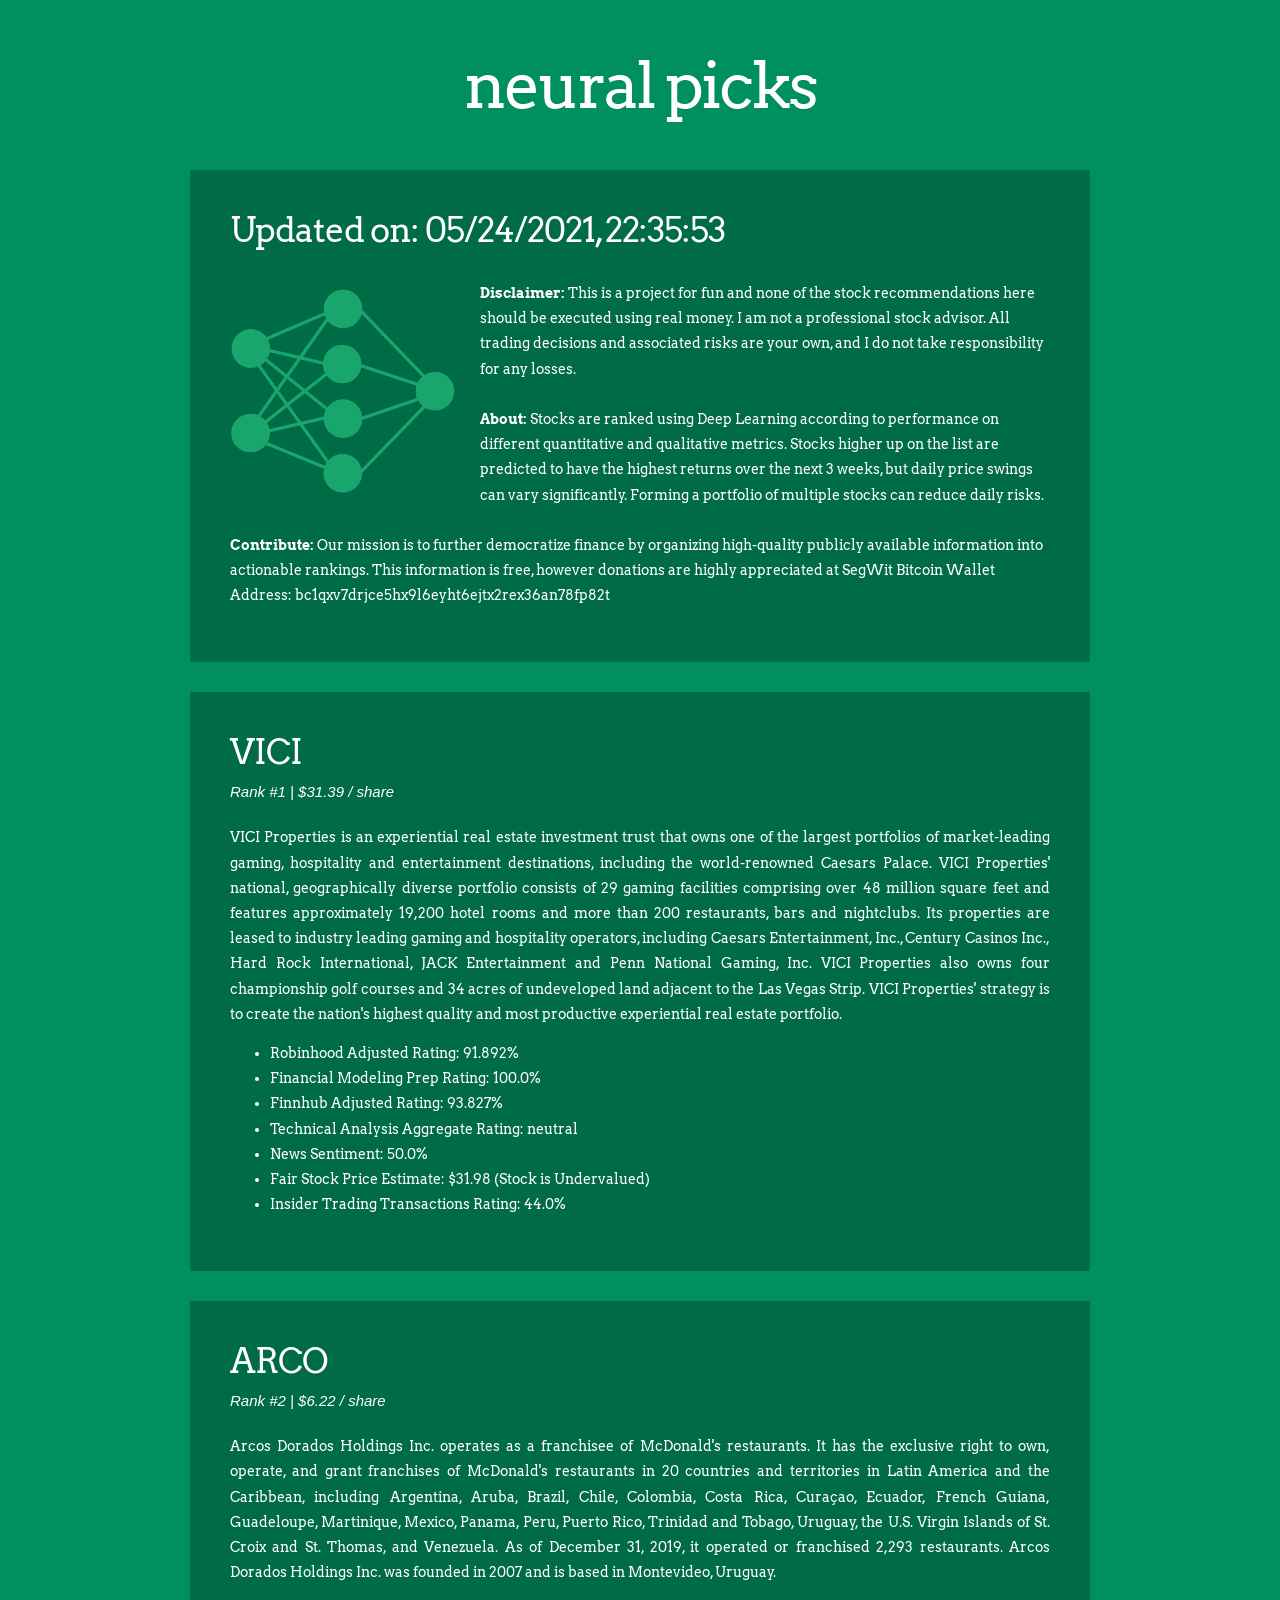
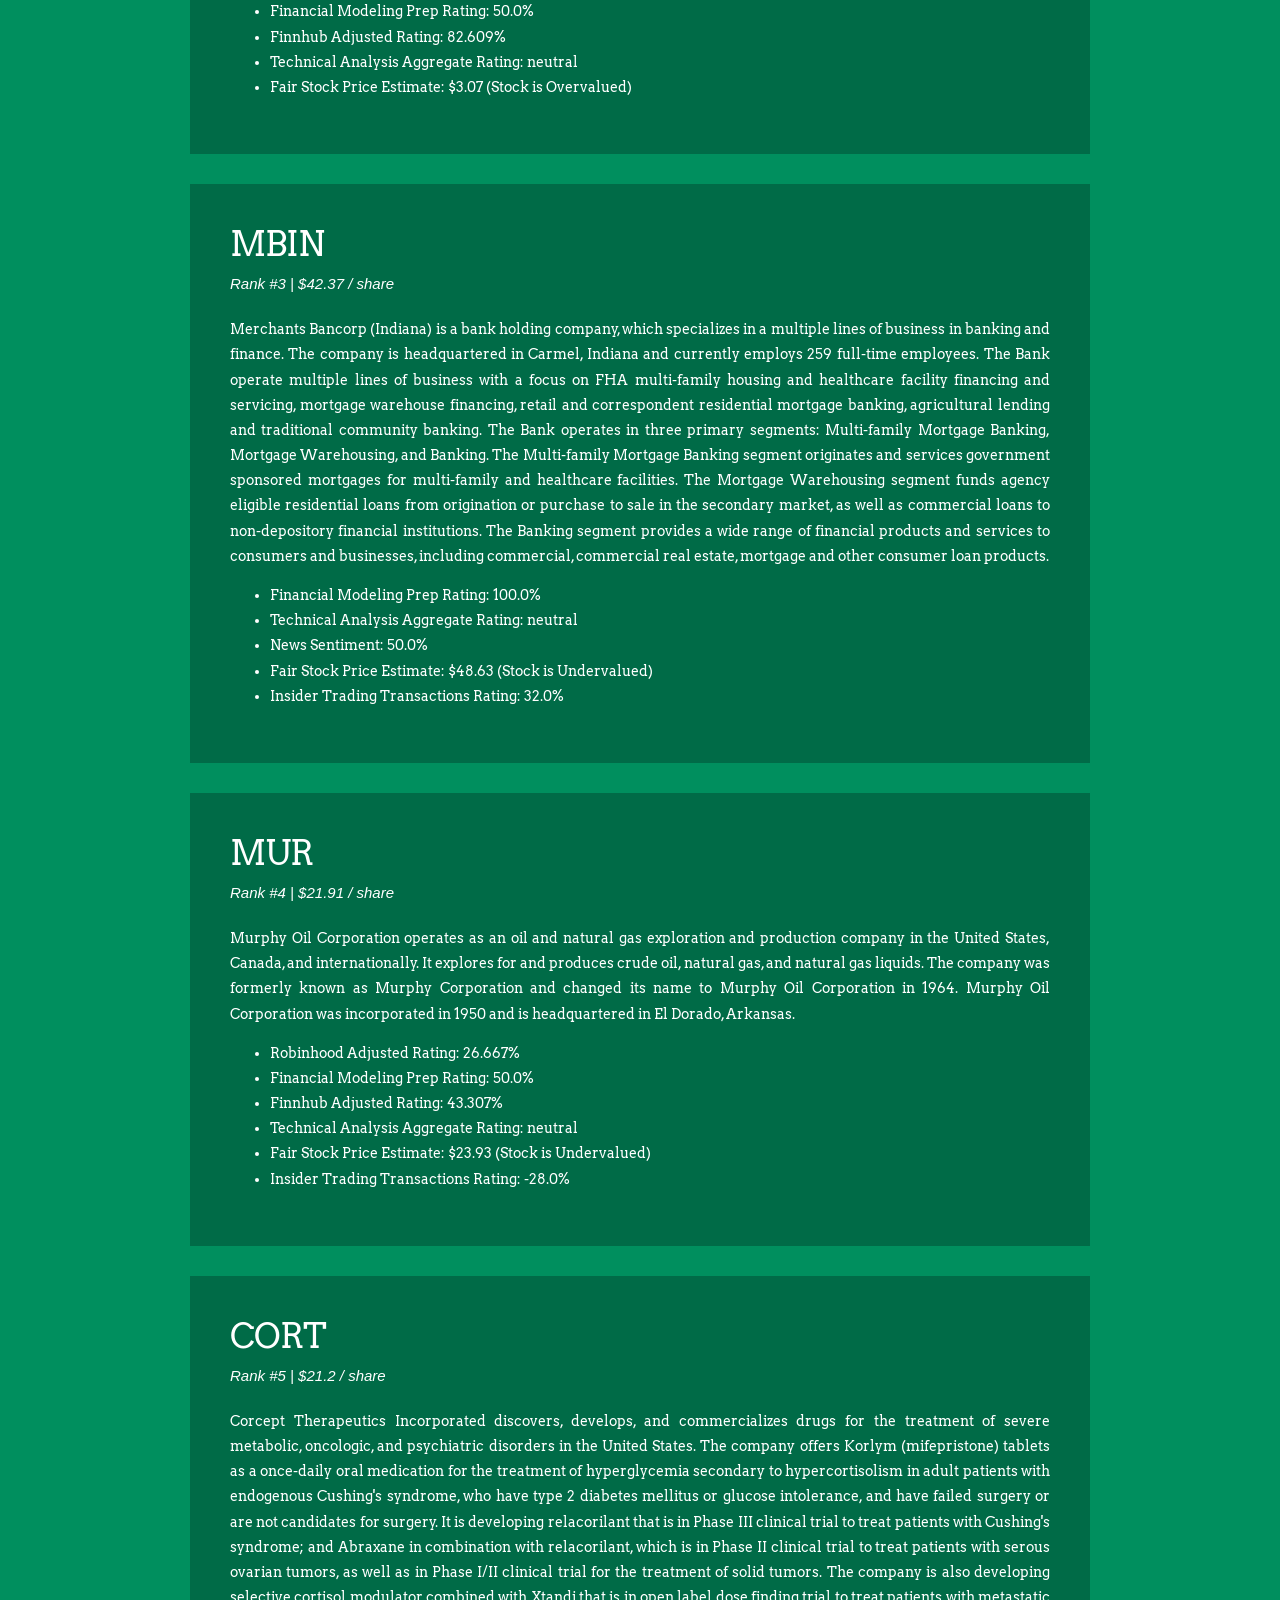
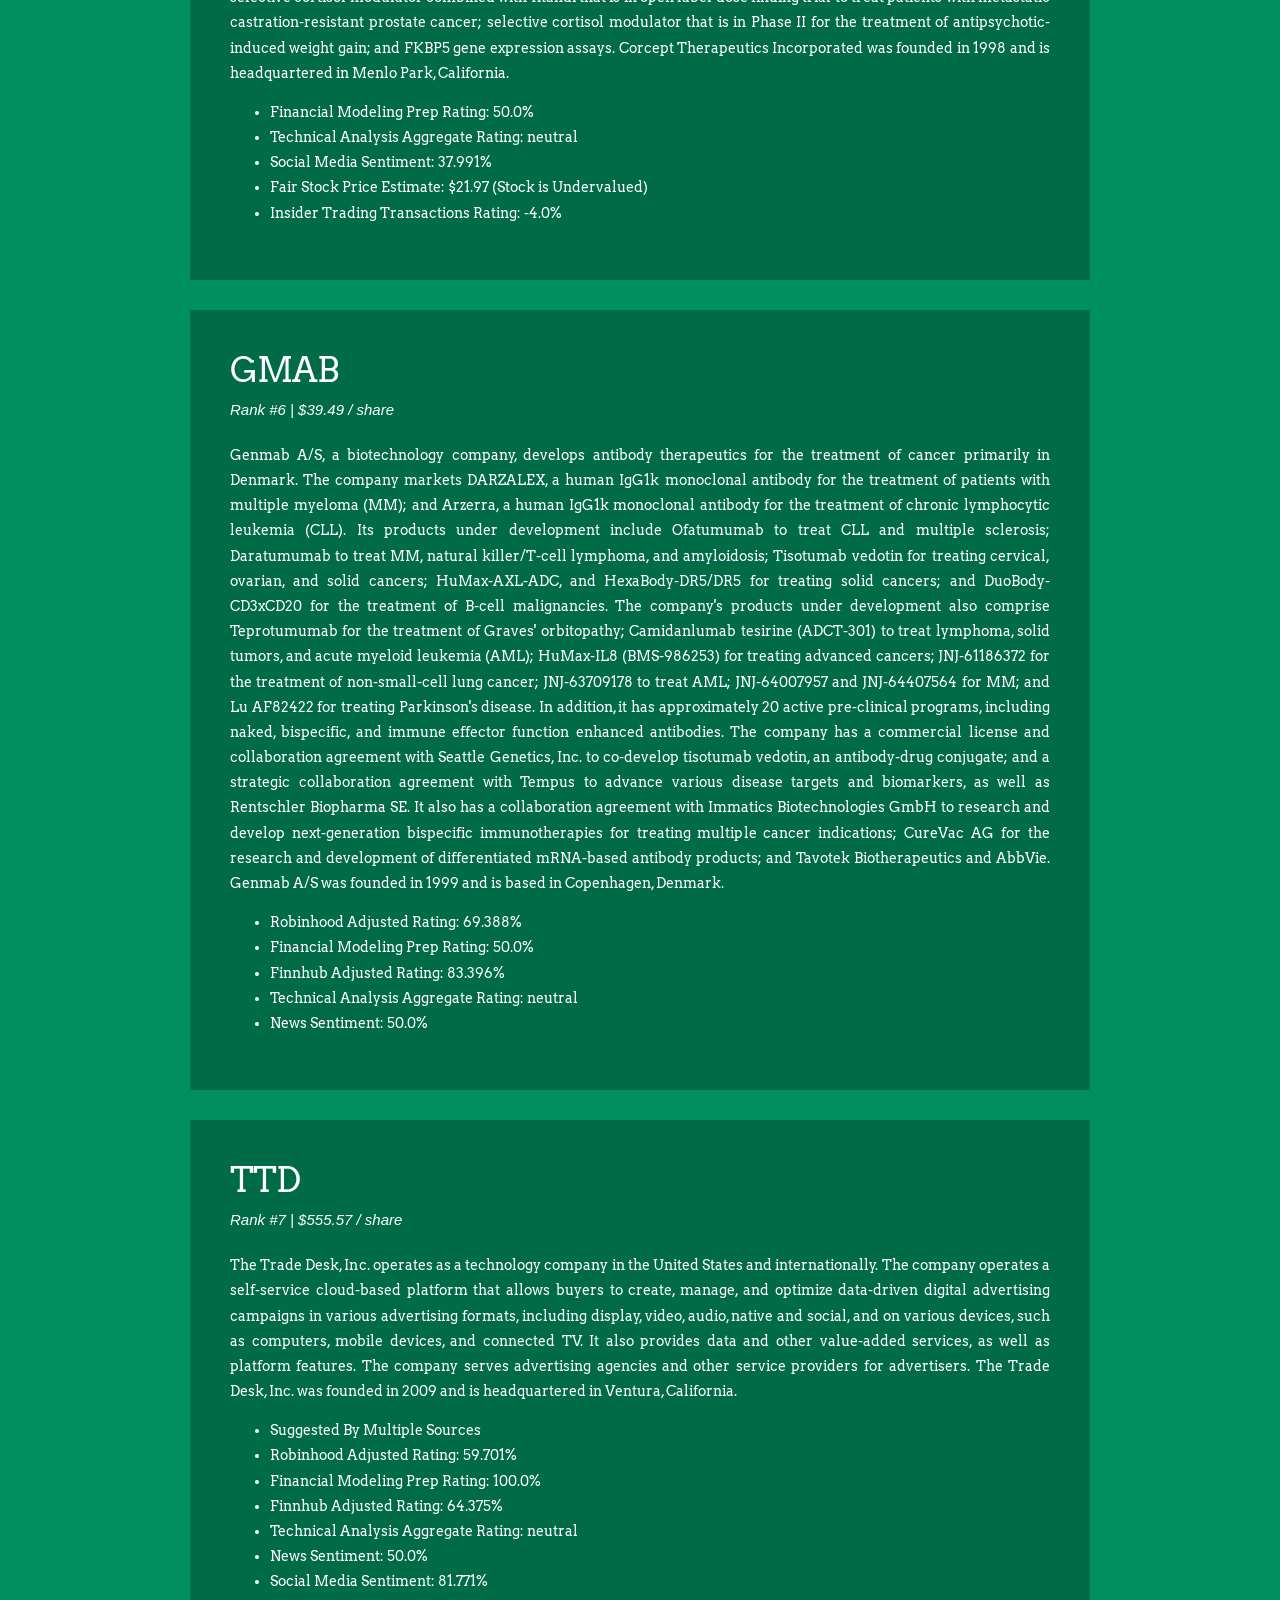
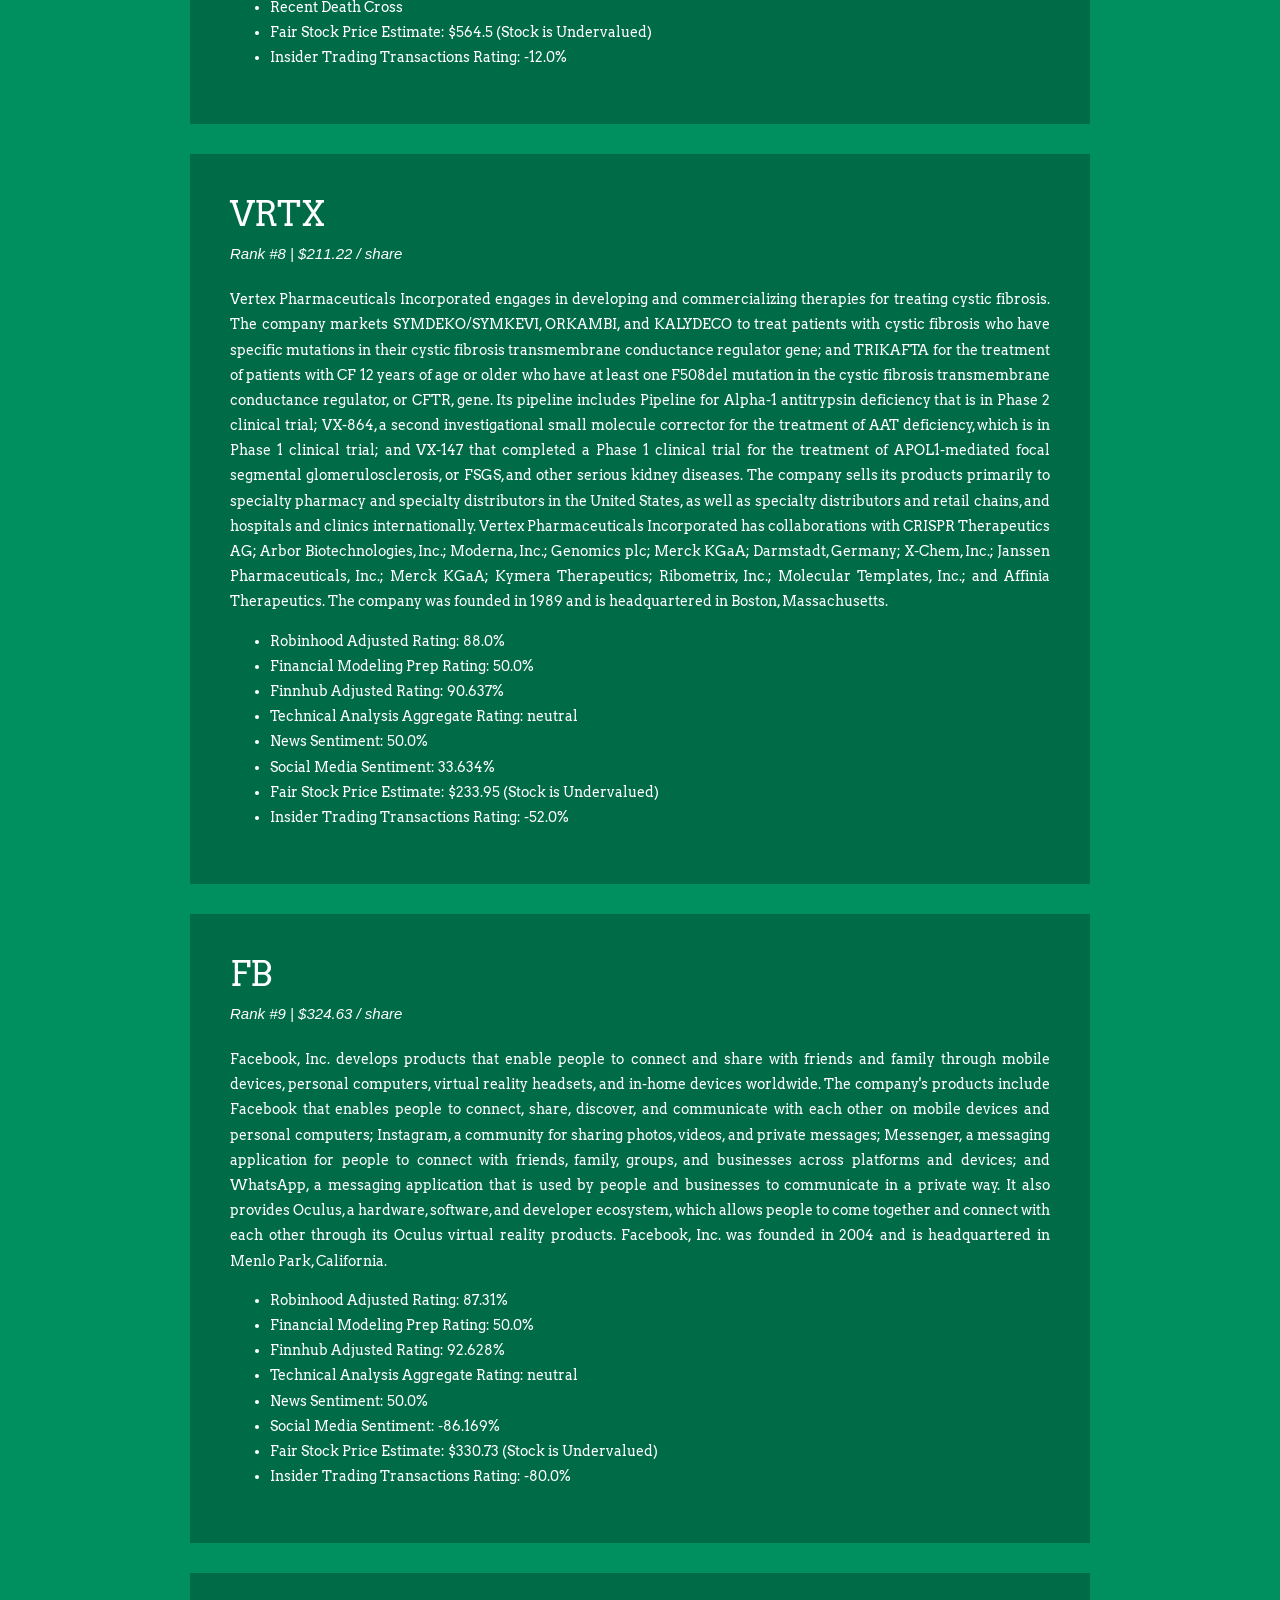
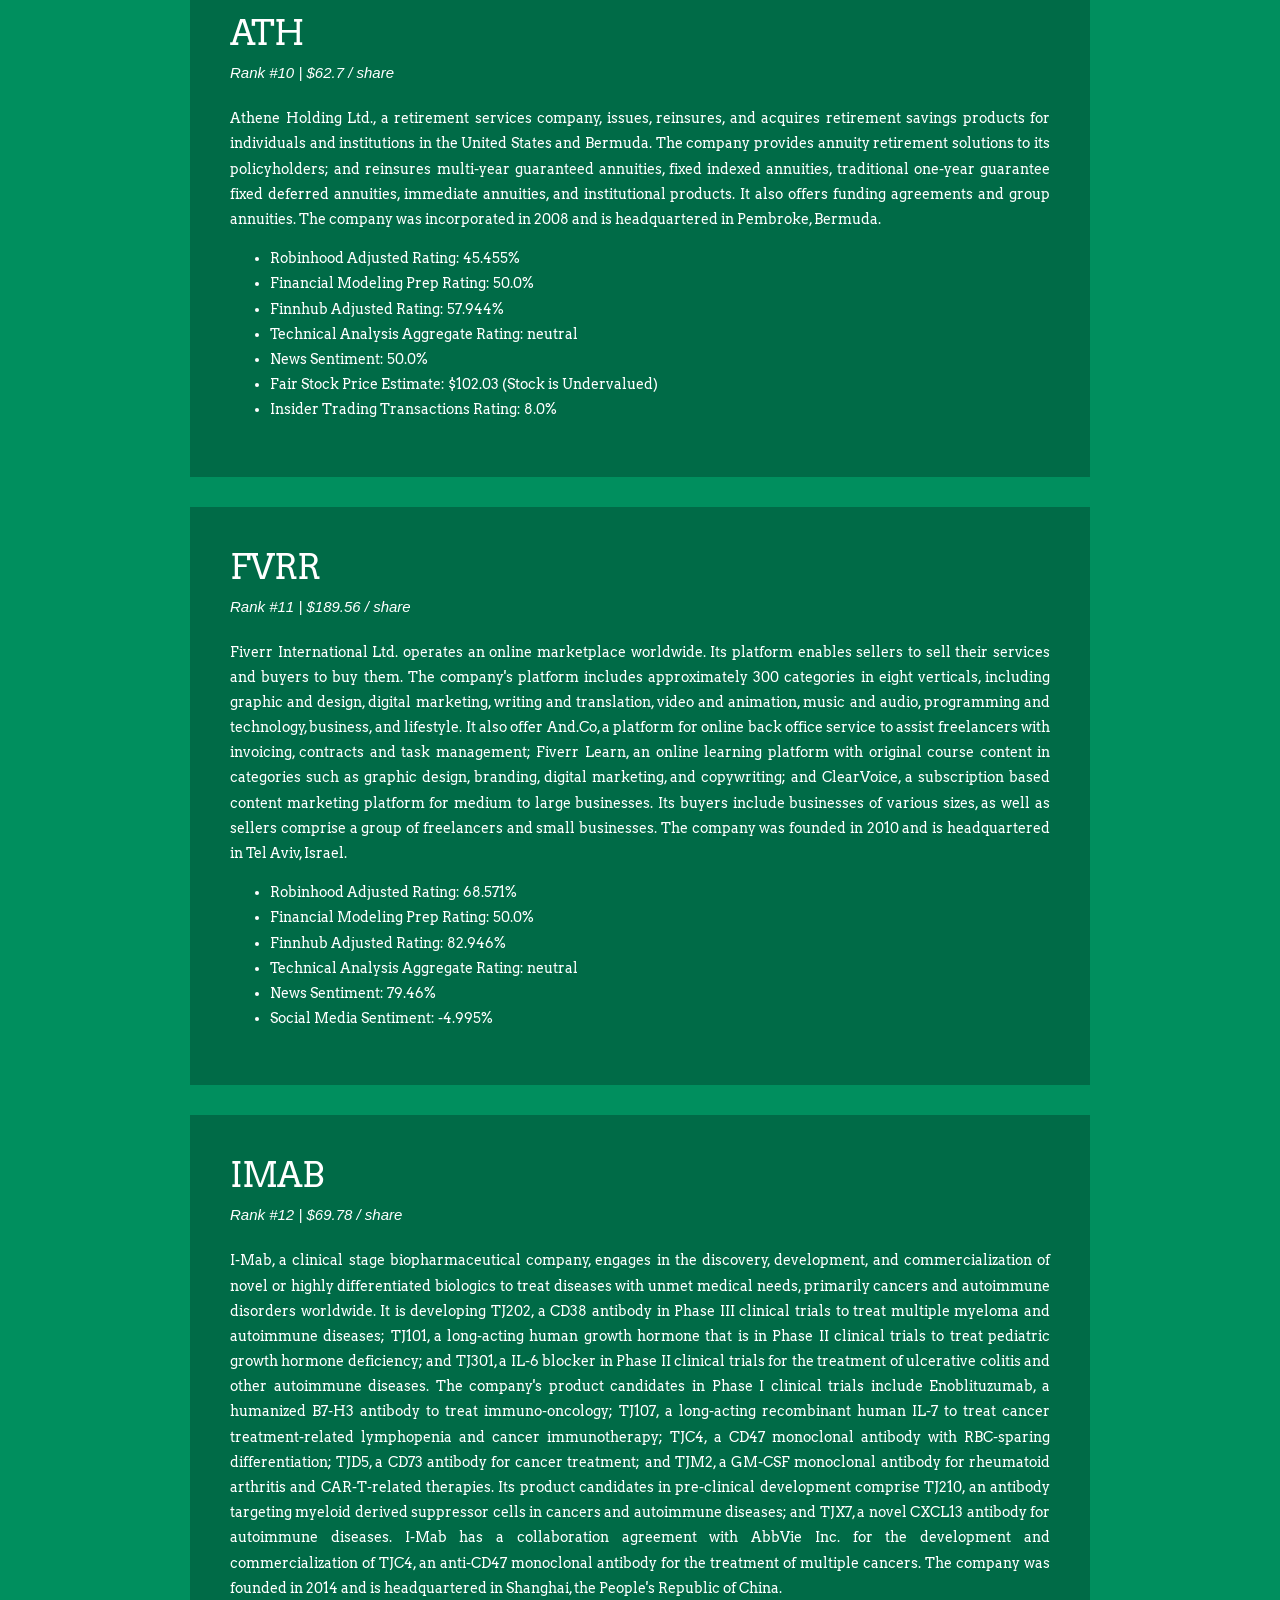
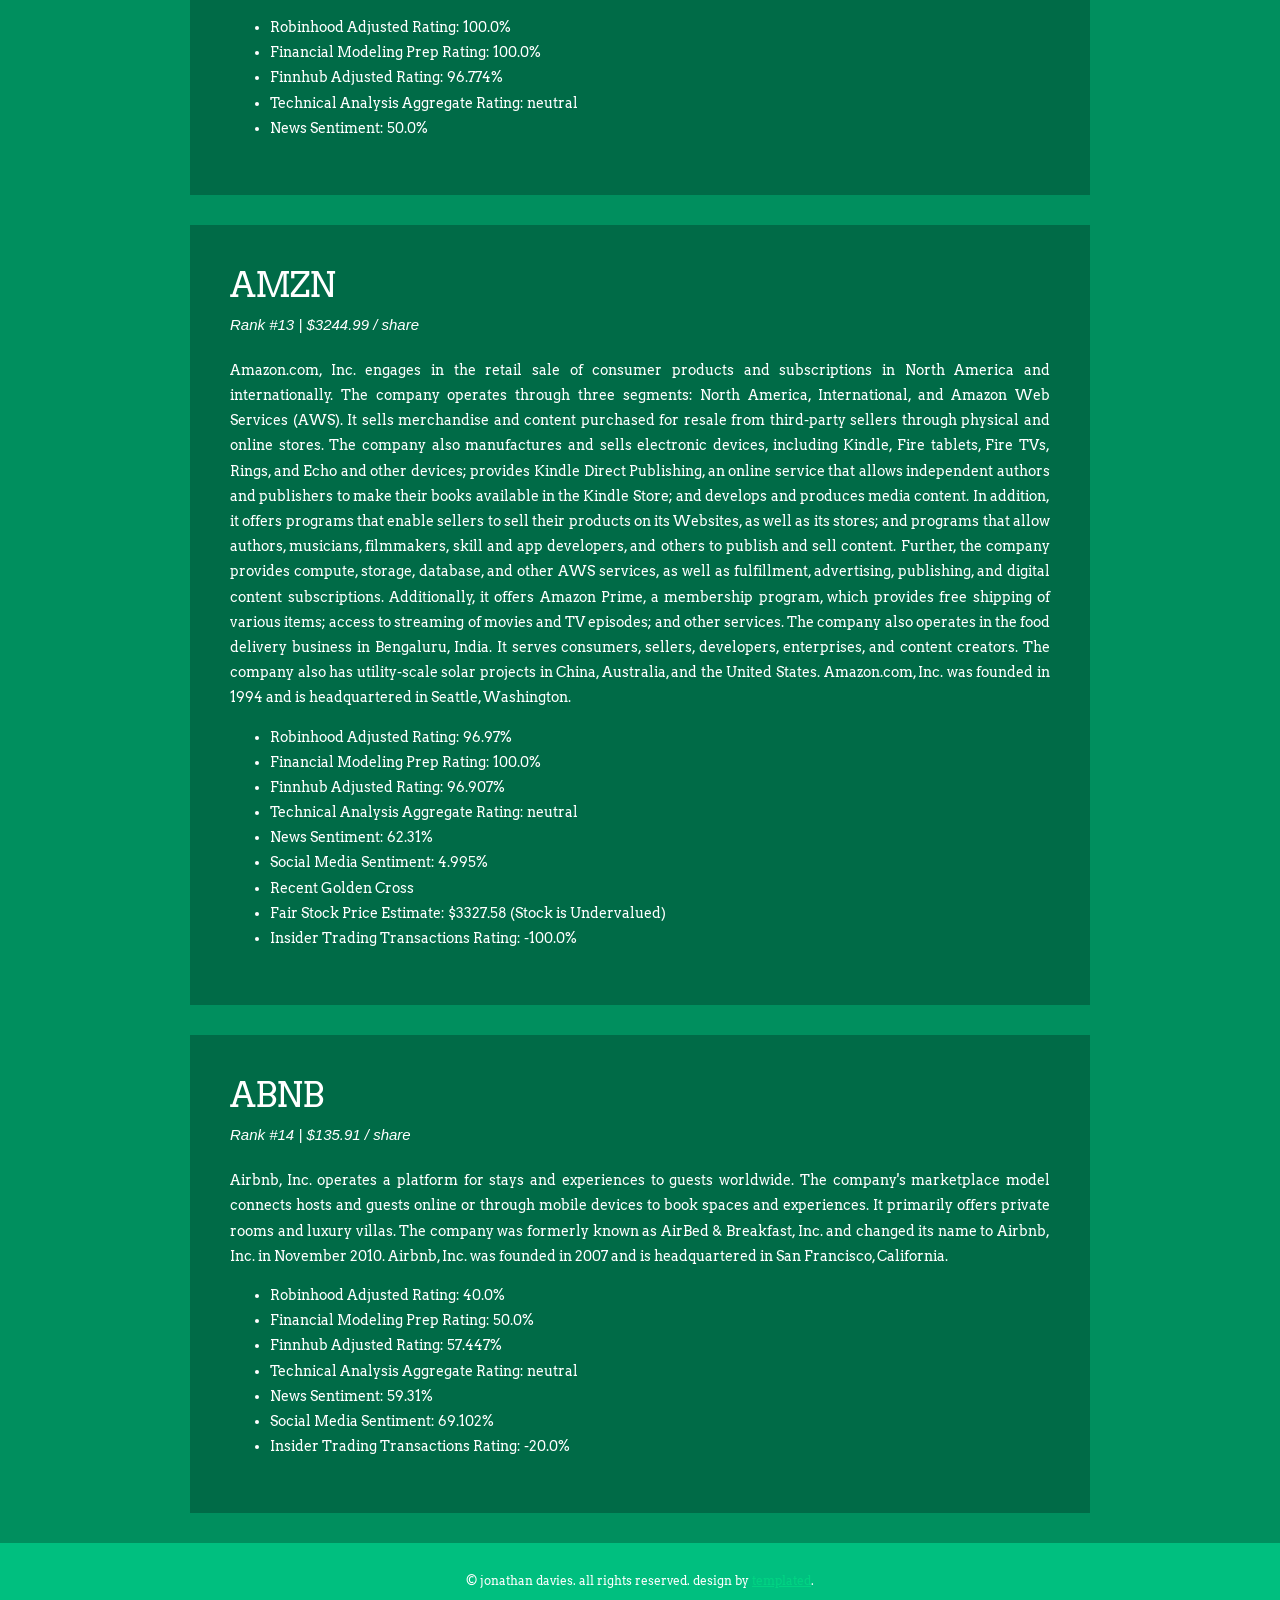
==== commit 48cd22d8: "Automated Commit" ====
--- a/index.html
+++ b/index.html
@@ -16,7 +16,7 @@
 </div>
 </div>
 <div id="about">
-<h2 class="title">Updated on: 05/20/2021, 19:32:57</h2>
+<h2 class="title">Updated on: 05/24/2021, 22:35:53</h2>
 <p><img src="images/pics01.jpg" alt="" width="225" height="225" class="alignleft" /><strong>Disclaimer:</strong> This is a project for fun and none of the stock recommendations here should be executed using real money. I am not a professional stock advisor. All trading decisions and associated risks are your own, and I do not take responsibility for any losses.<br /><br /><strong>About:</strong> Stocks are ranked using Deep Learning according to performance on different quantitative and qualitative metrics. Stocks higher up on the list are predicted to have the highest returns over the next 3 weeks, but daily price swings can vary significantly. Forming a portfolio of multiple stocks can reduce daily risks.<br /><br /><strong>Contribute:</strong> Our mission is to further democratize finance by organizing high-quality publicly available information into actionable rankings. This information is free, however donations are highly appreciated at SegWit Bitcoin Wallet Address: bc1qxv7drjce5hx9l6eyht6ejtx2rex36an78fp82t</p>
 <!-- AddToAny BEGIN -->
 <div class="a2a_kit a2a_kit_size_32 a2a_default_style">
@@ -29,145 +29,125 @@
 <script async src="https://static.addtoany.com/menu/page.js"></script>
 <!-- AddToAny END --></div>
 <div id="page">
-<div id="content"><div class="post"><h2 class="title"><a href="#">MUR</a></h2><p class="meta">Rank #1 | $20.99 / share</p><div class="entry">       <p>Murphy Oil Corporation operates as an oil and natural gas exploration and production company in the United States, Canada, and internationally. It explores for and produces crude oil, natural gas, and natural gas liquids. The company was formerly known as Murphy Corporation and changed its name to Murphy Oil Corporation in 1964. Murphy Oil Corporation was incorporated in 1950 and is headquartered in El Dorado, Arkansas.</p>       <ul>
+<div id="content"><div class="post"><h2 class="title"><a href="#">VICI</a></h2><p class="meta">Rank #1 | $31.39 / share</p><div class="entry">       <p>VICI Properties is an experiential real estate investment trust that owns one of the largest portfolios of market-leading gaming, hospitality and entertainment destinations, including the world-renowned Caesars Palace. VICI Properties' national, geographically diverse portfolio consists of 29 gaming facilities comprising over 48 million square feet and features approximately 19,200 hotel rooms and more than 200 restaurants, bars and nightclubs. Its properties are leased to industry leading gaming and hospitality operators, including Caesars Entertainment, Inc., Century Casinos Inc., Hard Rock International, JACK Entertainment and Penn National Gaming, Inc. VICI Properties also owns four championship golf courses and 34 acres of undeveloped land adjacent to the Las Vegas Strip. VICI Properties' strategy is to create the nation's highest quality and most productive experiential real estate portfolio.</p>       <ul>
+       <li>Robinhood Adjusted Rating: 91.892%</li>
+       <li>Financial Modeling Prep Rating: 100.0%</li>
+       <li>Finnhub Adjusted Rating: 93.827%</li>
+       <li>Technical Analysis Aggregate Rating: neutral</li>
+       <li>News Sentiment: 50.0%</li>
+       <li>Fair Stock Price Estimate: $31.98 (Stock is Undervalued)</li>
+       <li>Insider Trading Transactions Rating: 44.0%</li>
+       </ul>
+</div></div><div class="post"><h2 class="title"><a href="#">ARCO</a></h2><p class="meta">Rank #2 | $6.22 / share</p><div class="entry">       <p>Arcos Dorados Holdings Inc. operates as a franchisee of McDonald's restaurants. It has the exclusive right to own, operate, and grant franchises of McDonald's restaurants in 20 countries and territories in Latin America and the Caribbean, including Argentina, Aruba, Brazil, Chile, Colombia, Costa Rica, Curaçao, Ecuador, French Guiana, Guadeloupe, Martinique, Mexico, Panama, Peru, Puerto Rico, Trinidad and Tobago, Uruguay, the U.S. Virgin Islands of St. Croix and St. Thomas, and Venezuela. As of December 31, 2019, it operated or franchised 2,293 restaurants. Arcos Dorados Holdings Inc. was founded in 2007 and is based in Montevideo, Uruguay.</p>       <ul>
+       <li>Financial Modeling Prep Rating: 50.0%</li>
+       <li>Finnhub Adjusted Rating: 82.609%</li>
+       <li>Technical Analysis Aggregate Rating: neutral</li>
+       <li>Fair Stock Price Estimate: $3.07 (Stock is Overvalued)</li>
+       </ul>
+</div></div><div class="post"><h2 class="title"><a href="#">MBIN</a></h2><p class="meta">Rank #3 | $42.37 / share</p><div class="entry">       <p>Merchants Bancorp (Indiana) is a bank holding company, which specializes in a multiple lines of business in banking and finance. The company is headquartered in Carmel, Indiana and currently employs 259 full-time employees. The Bank operate multiple lines of business with a focus on FHA multi-family housing and healthcare facility financing and servicing, mortgage warehouse financing, retail and correspondent residential mortgage banking, agricultural lending and traditional community banking. The Bank operates in three primary segments: Multi-family Mortgage Banking, Mortgage Warehousing, and Banking. The Multi-family Mortgage Banking segment originates and services government sponsored mortgages for multi-family and healthcare facilities. The Mortgage Warehousing segment funds agency eligible residential loans from origination or purchase to sale in the secondary market, as well as commercial loans to non-depository financial institutions. The Banking segment provides a wide range of financial products and services to consumers and businesses, including commercial, commercial real estate, mortgage and other consumer loan products.</p>       <ul>
+       <li>Financial Modeling Prep Rating: 100.0%</li>
+       <li>Technical Analysis Aggregate Rating: neutral</li>
+       <li>News Sentiment: 50.0%</li>
+       <li>Fair Stock Price Estimate: $48.63 (Stock is Undervalued)</li>
+       <li>Insider Trading Transactions Rating: 32.0%</li>
+       </ul>
+</div></div><div class="post"><h2 class="title"><a href="#">MUR</a></h2><p class="meta">Rank #4 | $21.91 / share</p><div class="entry">       <p>Murphy Oil Corporation operates as an oil and natural gas exploration and production company in the United States, Canada, and internationally. It explores for and produces crude oil, natural gas, and natural gas liquids. The company was formerly known as Murphy Corporation and changed its name to Murphy Oil Corporation in 1964. Murphy Oil Corporation was incorporated in 1950 and is headquartered in El Dorado, Arkansas.</p>       <ul>
        <li>Robinhood Adjusted Rating: 26.667%</li>
        <li>Financial Modeling Prep Rating: 50.0%</li>
        <li>Finnhub Adjusted Rating: 43.307%</li>
        <li>Technical Analysis Aggregate Rating: neutral</li>
-       <li>Fair Stock Price Estimate: $23.01 (Stock is Undervalued)</li>
-       <li>Insider Trading Transactions Rating: -20.0%</li>
+       <li>Fair Stock Price Estimate: $23.93 (Stock is Undervalued)</li>
+       <li>Insider Trading Transactions Rating: -28.0%</li>
        </ul>
-</div></div><div class="post"><h2 class="title"><a href="#">TTD</a></h2><p class="meta">Rank #2 | $543.3 / share</p><div class="entry">       <p>The Trade Desk, Inc. operates as a technology company in the United States and internationally. The company operates a self-service cloud-based platform that allows buyers to create, manage, and optimize data-driven digital advertising campaigns in various advertising formats, including display, video, audio, native and social, and on various devices, such as computers, mobile devices, and connected TV. It also provides data and other value-added services, as well as platform features. The company serves advertising agencies and other service providers for advertisers. The Trade Desk, Inc. was founded in 2009 and is headquartered in Ventura, California.</p>       <ul>
-       <li>Suggested By Multiple Sources</li>
-       <li>Robinhood Adjusted Rating: 59.701%</li>
-       <li>Financial Modeling Prep Rating: 100.0%</li>
-       <li>Finnhub Adjusted Rating: 64.375%</li>
-       <li>Technical Analysis Aggregate Rating: neutral</li>
-       <li>News Sentiment: 69.64%</li>
-       <li>Social Media Sentiment: 80.046%</li>
-       <li>Recent Death Cross</li>
-       <li>Fair Stock Price Estimate: $552.23 (Stock is Undervalued)</li>
-       <li>Insider Trading Transactions Rating: -8.0%</li>
-       </ul>
-</div></div><div class="post"><h2 class="title"><a href="#">NBIX</a></h2><p class="meta">Rank #3 | $94.37 / share</p><div class="entry">       <p>Neurocrine Biosciences, Inc., a commercial-stage biopharmaceutical company, discovers and develops therapeutics for the treatment of neurological, endocrine, and psychiatric disorders in the United States. The company offers INGREZZA (valbenazine), a vesicular monoamine transporter 2 inhibitor (VMAT2) for the treatment of tardive dyskinesia; and ORILISSA, a gonadotropin-releasing hormone antagonist for use in the treatment of endometriosis. Its product candidates in clinical development include elagolix that has completed Phase III clinical trial for uterine fibroids; opicapone, a catechol-O-methyltransferase inhibitor used as an adjunct therapy to levodopa/DOPA decarboxylase inhibitors for adult patients with Parkinson's disease; and NBI-74788, which is in Phase III clinical trial for the treatment of congenital adrenal hyperplasia. The company's products under development include NBIb-1817, an AADC gene replacement therapy, which is in Phase II clinical trial for the treatment of Parkinson's disease; NBI-921352, a Nav1.6 sodium channel inhibitor for the treatment of pediatric patients with SCN8A-DEE, as well as other indications, such as adult focal epilepsy; ACT-709478, an orally active and brain penetrating T-type calcium channel blocker for use in certain forms of generalized epilepsy; and VMAT2 inhibitor for the treatment of various neurology and/or psychiatry disorders. Neurocrine Biosciences, Inc. has collaborations and agreements with AbbVie Inc.; BIAL ? Portela & Ca, S.A.; Voyager Therapeutics, Inc.; Xenon Pharmaceuticals Inc.; Mitsubishi Tanabe Pharma Corporation; Idorsia Pharmaceuticals Ltd; and Takeda Pharmaceutical Company Limited. The company was founded in 1992 and is headquartered in San Diego, California.</p>       <ul>
-       <li>Robinhood Adjusted Rating: 73.913%</li>
-       <li>Financial Modeling Prep Rating: 100.0%</li>
-       <li>Finnhub Adjusted Rating: 83.019%</li>
-       <li>Technical Analysis Aggregate Rating: neutral</li>
-       <li>Social Media Sentiment: 50.048%</li>
-       <li>Fair Stock Price Estimate: $102.98 (Stock is Undervalued)</li>
-       <li>Insider Trading Transactions Rating: -12.0%</li>
-       </ul>
-</div></div><div class="post"><h2 class="title"><a href="#">EXTR</a></h2><p class="meta">Rank #4 | $11.74 / share</p><div class="entry">       <p>Extreme Networks, Inc. provides software-driven networking solutions for enterprise, data center, and service provider customers worldwide. It designs, develops, and manufactures wired and wireless network infrastructure equipment; and develops software for network management, policy, analytics, security, and access controls. The company offers ExtremeSwitching portfolio that includes access edge products that offer physical presentations along with options to deliver Ethernet or convergence-friendly Power-over-Ethernet (POE), including high-power universal POE; aggregation/core switches designed to address aggregation, top-of-rack, and campus core environments; and wireless access point products. It also provides ExtremeNAC, a network access control solution that allows the enterprises to unify the security of their wired and wireless networks with visibility and control over users, devices, and applications; and ExtremeAnalytics, a network-powered application analytics and optimization solution, which captures, aggregates, analyses, correlates, and reports network data that enables in decision making and enhancing business performance. In addition, the company offers ExtremeCloud, a wired and wireless cloud network management solution, which offers visibility and control over users, devices, and applications; ExtremeRouting, a cloud-managed access across distributed environment that provides throughput, application-aware traffic shaping and monitoring, end-to-end service, and link prioritization; and an open northbound API for customized integrations to key enterprise platforms. It markets and sells its products through distributors, resellers, and field sales organizations to enterprises and organizations in the education, healthcare, retail, manufacturing, hospitality, transportation and logistics, government agencies, private cloud data centers, universities, and stadiums. Extreme Networks, Inc. was founded in 1996 and is headquartered in San Jose, California.</p>       <ul>
-       <li>Financial Modeling Prep Rating: 100.0%</li>
-       <li>Finnhub Adjusted Rating: 77.273%</li>
-       <li>Technical Analysis Aggregate Rating: neutral</li>
-       <li>News Sentiment: 50.0%</li>
-       <li>Fair Stock Price Estimate: $13.36 (Stock is Undervalued)</li>
-       <li>Insider Trading Transactions Rating: -40.0%</li>
-       </ul>
-</div></div><div class="post"><h2 class="title"><a href="#">FB</a></h2><p class="meta">Rank #5 | $318.61 / share</p><div class="entry">       <p>Facebook, Inc. develops products that enable people to connect and share with friends and family through mobile devices, personal computers, virtual reality headsets, and in-home devices worldwide. The company's products include Facebook that enables people to connect, share, discover, and communicate with each other on mobile devices and personal computers; Instagram, a community for sharing photos, videos, and private messages; Messenger, a messaging application for people to connect with friends, family, groups, and businesses across platforms and devices; and WhatsApp, a messaging application that is used by people and businesses to communicate in a private way. It also provides Oculus, a hardware, software, and developer ecosystem, which allows people to come together and connect with each other through its Oculus virtual reality products. Facebook, Inc. was founded in 2004 and is headquartered in Menlo Park, California.</p>       <ul>
-       <li>Robinhood Adjusted Rating: 87.31%</li>
-       <li>Financial Modeling Prep Rating: 50.0%</li>
-       <li>Finnhub Adjusted Rating: 92.628%</li>
-       <li>Technical Analysis Aggregate Rating: neutral</li>
-       <li>News Sentiment: 50.0%</li>
-       <li>Social Media Sentiment: -87.402%</li>
-       <li>Fair Stock Price Estimate: $324.71 (Stock is Undervalued)</li>
-       <li>Insider Trading Transactions Rating: -84.0%</li>
-       </ul>
-</div></div><div class="post"><h2 class="title"><a href="#">CORT</a></h2><p class="meta">Rank #6 | $21.56 / share</p><div class="entry">       <p>Corcept Therapeutics Incorporated discovers, develops, and commercializes drugs for the treatment of severe metabolic, oncologic, and psychiatric disorders in the United States. The company offers Korlym (mifepristone) tablets as a once-daily oral medication for the treatment of hyperglycemia secondary to hypercortisolism in adult patients with endogenous Cushing's syndrome, who have type 2 diabetes mellitus or glucose intolerance, and have failed surgery or are not candidates for surgery. It is developing relacorilant that is in Phase III clinical trial to treat patients with Cushing's syndrome; and Abraxane in combination with relacorilant, which is in Phase II clinical trial to treat patients with serous ovarian tumors, as well as in Phase I/II clinical trial for the treatment of solid tumors. The company is also developing selective cortisol modulator combined with Xtandi that is in open label dose finding trial to treat patients with metastatic castration-resistant prostate cancer; selective cortisol modulator that is in Phase II for the treatment of antipsychotic-induced weight gain; and FKBP5 gene expression assays. Corcept Therapeutics Incorporated was founded in 1998 and is headquartered in Menlo Park, California.</p>       <ul>
+</div></div><div class="post"><h2 class="title"><a href="#">CORT</a></h2><p class="meta">Rank #5 | $21.2 / share</p><div class="entry">       <p>Corcept Therapeutics Incorporated discovers, develops, and commercializes drugs for the treatment of severe metabolic, oncologic, and psychiatric disorders in the United States. The company offers Korlym (mifepristone) tablets as a once-daily oral medication for the treatment of hyperglycemia secondary to hypercortisolism in adult patients with endogenous Cushing's syndrome, who have type 2 diabetes mellitus or glucose intolerance, and have failed surgery or are not candidates for surgery. It is developing relacorilant that is in Phase III clinical trial to treat patients with Cushing's syndrome; and Abraxane in combination with relacorilant, which is in Phase II clinical trial to treat patients with serous ovarian tumors, as well as in Phase I/II clinical trial for the treatment of solid tumors. The company is also developing selective cortisol modulator combined with Xtandi that is in open label dose finding trial to treat patients with metastatic castration-resistant prostate cancer; selective cortisol modulator that is in Phase II for the treatment of antipsychotic-induced weight gain; and FKBP5 gene expression assays. Corcept Therapeutics Incorporated was founded in 1998 and is headquartered in Menlo Park, California.</p>       <ul>
        <li>Financial Modeling Prep Rating: 50.0%</li>
        <li>Technical Analysis Aggregate Rating: neutral</li>
-       <li>News Sentiment: 50.0%</li>
-       <li>Social Media Sentiment: 24.489%</li>
-       <li>Fair Stock Price Estimate: $22.33 (Stock is Undervalued)</li>
-       <li>Insider Trading Transactions Rating: -12.0%</li>
+       <li>Social Media Sentiment: 37.991%</li>
+       <li>Fair Stock Price Estimate: $21.97 (Stock is Undervalued)</li>
+       <li>Insider Trading Transactions Rating: -4.0%</li>
        </ul>
-</div></div><div class="post"><h2 class="title"><a href="#">FLGT</a></h2><p class="meta">Rank #7 | $73.64 / share</p><div class="entry">       <p>Fulgent Genetics, Inc. operates as a technology company, which provides genetic testing and next generation sequencing solutions. The company is headquartered in Temple City, California and currently employs 123 full-time employees. The firm offers genetic testing to provide physicians with clinically actionable diagnostic information to improve quality of patient care. The firm has developed a technology platform that integrates data comparison and suppression algorithms, adaptive learning software, advanced genetic diagnostics tools and integrated laboratory processes. As of December 31, 2015, the Company's test menu includes approximately 18,000 single-gene tests and over 200 pre-established, multi-gene, disease-specific panels that collectively test for approximately 7,500 genetic conditions, including various cancers, cardiovascular diseases and neurological disorders. The firm's gene probes are specifically engineered to generate genetic data that is optimized for its software, which enables to rapidly incorporate new genes into its test menu, develop new panels of disease-specific tests and customize tests for its customers.</p>       <ul>
-       <li>Financial Modeling Prep Rating: 100.0%</li>
-       <li>Technical Analysis Aggregate Rating: neutral</li>
-       <li>News Sentiment: 50.0%</li>
-       <li>Social Media Sentiment: 53.701%</li>
-       <li>Fair Stock Price Estimate: $77.56 (Stock is Undervalued)</li>
-       <li>Insider Trading Transactions Rating: -80.0%</li>
-       </ul>
-</div></div><div class="post"><h2 class="title"><a href="#">MBIN</a></h2><p class="meta">Rank #8 | $43.74 / share</p><div class="entry">       <p>Merchants Bancorp (Indiana) is a bank holding company, which specializes in a multiple lines of business in banking and finance. The company is headquartered in Carmel, Indiana and currently employs 259 full-time employees. The Bank operate multiple lines of business with a focus on FHA multi-family housing and healthcare facility financing and servicing, mortgage warehouse financing, retail and correspondent residential mortgage banking, agricultural lending and traditional community banking. The Bank operates in three primary segments: Multi-family Mortgage Banking, Mortgage Warehousing, and Banking. The Multi-family Mortgage Banking segment originates and services government sponsored mortgages for multi-family and healthcare facilities. The Mortgage Warehousing segment funds agency eligible residential loans from origination or purchase to sale in the secondary market, as well as commercial loans to non-depository financial institutions. The Banking segment provides a wide range of financial products and services to consumers and businesses, including commercial, commercial real estate, mortgage and other consumer loan products.</p>       <ul>
-       <li>Financial Modeling Prep Rating: 100.0%</li>
-       <li>Technical Analysis Aggregate Rating: neutral</li>
-       <li>News Sentiment: 50.0%</li>
-       <li>Fair Stock Price Estimate: $50.0 (Stock is Undervalued)</li>
-       <li>Insider Trading Transactions Rating: 8.0%</li>
-       </ul>
-</div></div><div class="post"><h2 class="title"><a href="#">FVRR</a></h2><p class="meta">Rank #9 | $182.26 / share</p><div class="entry">       <p>Fiverr International Ltd. operates an online marketplace worldwide. Its platform enables sellers to sell their services and buyers to buy them. The company's platform includes approximately 300 categories in eight verticals, including graphic and design, digital marketing, writing and translation, video and animation, music and audio, programming and technology, business, and lifestyle. It also offer And.Co, a platform for online back office service to assist freelancers with invoicing, contracts and task management; Fiverr Learn, an online learning platform with original course content in categories such as graphic design, branding, digital marketing, and copywriting; and ClearVoice, a subscription based content marketing platform for medium to large businesses. Its buyers include businesses of various sizes, as well as sellers comprise a group of freelancers and small businesses. The company was founded in 2010 and is headquartered in Tel Aviv, Israel.</p>       <ul>
-       <li>Robinhood Adjusted Rating: 68.571%</li>
-       <li>Financial Modeling Prep Rating: 50.0%</li>
-       <li>Finnhub Adjusted Rating: 82.946%</li>
-       <li>Technical Analysis Aggregate Rating: neutral</li>
-       <li>News Sentiment: 79.46%</li>
-       <li>Social Media Sentiment: -29.128%</li>
-       </ul>
-</div></div><div class="post"><h2 class="title"><a href="#">GMAB</a></h2><p class="meta">Rank #10 | $38.68 / share</p><div class="entry">       <p>Genmab A/S, a biotechnology company, develops antibody therapeutics for the treatment of cancer primarily in Denmark. The company markets DARZALEX, a human IgG1k monoclonal antibody for the treatment of patients with multiple myeloma (MM); and Arzerra, a human IgG1k monoclonal antibody for the treatment of chronic lymphocytic leukemia (CLL). Its products under development include Ofatumumab to treat CLL and multiple sclerosis; Daratumumab to treat MM, natural killer/T-cell lymphoma, and amyloidosis; Tisotumab vedotin for treating cervical, ovarian, and solid cancers; HuMax-AXL-ADC, and HexaBody-DR5/DR5 for treating solid cancers; and DuoBody-CD3xCD20 for the treatment of B-cell malignancies. The company's products under development also comprise Teprotumumab for the treatment of Graves' orbitopathy; Camidanlumab tesirine (ADCT-301) to treat lymphoma, solid tumors, and acute myeloid leukemia (AML); HuMax-IL8 (BMS-986253) for treating advanced cancers; JNJ-61186372 for the treatment of non-small-cell lung cancer; JNJ-63709178 to treat AML; JNJ-64007957 and JNJ-64407564 for MM; and Lu AF82422 for treating Parkinson's disease. In addition, it has approximately 20 active pre-clinical programs, including naked, bispecific, and immune effector function enhanced antibodies. The company has a commercial license and collaboration agreement with Seattle Genetics, Inc. to co-develop tisotumab vedotin, an antibody-drug conjugate; and a strategic collaboration agreement with Tempus to advance various disease targets and biomarkers, as well as Rentschler Biopharma SE. It also has a collaboration agreement with Immatics Biotechnologies GmbH to research and develop next-generation bispecific immunotherapies for treating multiple cancer indications; CureVac AG for the research and development of differentiated mRNA-based antibody products; and Tavotek Biotherapeutics and AbbVie. Genmab A/S was founded in 1999 and is based in Copenhagen, Denmark.</p>       <ul>
+</div></div><div class="post"><h2 class="title"><a href="#">GMAB</a></h2><p class="meta">Rank #6 | $39.49 / share</p><div class="entry">       <p>Genmab A/S, a biotechnology company, develops antibody therapeutics for the treatment of cancer primarily in Denmark. The company markets DARZALEX, a human IgG1k monoclonal antibody for the treatment of patients with multiple myeloma (MM); and Arzerra, a human IgG1k monoclonal antibody for the treatment of chronic lymphocytic leukemia (CLL). Its products under development include Ofatumumab to treat CLL and multiple sclerosis; Daratumumab to treat MM, natural killer/T-cell lymphoma, and amyloidosis; Tisotumab vedotin for treating cervical, ovarian, and solid cancers; HuMax-AXL-ADC, and HexaBody-DR5/DR5 for treating solid cancers; and DuoBody-CD3xCD20 for the treatment of B-cell malignancies. The company's products under development also comprise Teprotumumab for the treatment of Graves' orbitopathy; Camidanlumab tesirine (ADCT-301) to treat lymphoma, solid tumors, and acute myeloid leukemia (AML); HuMax-IL8 (BMS-986253) for treating advanced cancers; JNJ-61186372 for the treatment of non-small-cell lung cancer; JNJ-63709178 to treat AML; JNJ-64007957 and JNJ-64407564 for MM; and Lu AF82422 for treating Parkinson's disease. In addition, it has approximately 20 active pre-clinical programs, including naked, bispecific, and immune effector function enhanced antibodies. The company has a commercial license and collaboration agreement with Seattle Genetics, Inc. to co-develop tisotumab vedotin, an antibody-drug conjugate; and a strategic collaboration agreement with Tempus to advance various disease targets and biomarkers, as well as Rentschler Biopharma SE. It also has a collaboration agreement with Immatics Biotechnologies GmbH to research and develop next-generation bispecific immunotherapies for treating multiple cancer indications; CureVac AG for the research and development of differentiated mRNA-based antibody products; and Tavotek Biotherapeutics and AbbVie. Genmab A/S was founded in 1999 and is based in Copenhagen, Denmark.</p>       <ul>
        <li>Robinhood Adjusted Rating: 69.388%</li>
        <li>Financial Modeling Prep Rating: 50.0%</li>
        <li>Finnhub Adjusted Rating: 83.396%</li>
        <li>Technical Analysis Aggregate Rating: neutral</li>
        <li>News Sentiment: 50.0%</li>
        </ul>
-</div></div><div class="post"><h2 class="title"><a href="#">VICI</a></h2><p class="meta">Rank #11 | $31.2 / share</p><div class="entry">       <p>VICI Properties is an experiential real estate investment trust that owns one of the largest portfolios of market-leading gaming, hospitality and entertainment destinations, including the world-renowned Caesars Palace. VICI Properties' national, geographically diverse portfolio consists of 29 gaming facilities comprising over 48 million square feet and features approximately 19,200 hotel rooms and more than 200 restaurants, bars and nightclubs. Its properties are leased to industry leading gaming and hospitality operators, including Caesars Entertainment, Inc., Century Casinos Inc., Hard Rock International, JACK Entertainment and Penn National Gaming, Inc. VICI Properties also owns four championship golf courses and 34 acres of undeveloped land adjacent to the Las Vegas Strip. VICI Properties' strategy is to create the nation's highest quality and most productive experiential real estate portfolio.</p>       <ul>
-       <li>Robinhood Adjusted Rating: 91.892%</li>
+</div></div><div class="post"><h2 class="title"><a href="#">TTD</a></h2><p class="meta">Rank #7 | $555.57 / share</p><div class="entry">       <p>The Trade Desk, Inc. operates as a technology company in the United States and internationally. The company operates a self-service cloud-based platform that allows buyers to create, manage, and optimize data-driven digital advertising campaigns in various advertising formats, including display, video, audio, native and social, and on various devices, such as computers, mobile devices, and connected TV. It also provides data and other value-added services, as well as platform features. The company serves advertising agencies and other service providers for advertisers. The Trade Desk, Inc. was founded in 2009 and is headquartered in Ventura, California.</p>       <ul>
+       <li>Suggested By Multiple Sources</li>
+       <li>Robinhood Adjusted Rating: 59.701%</li>
        <li>Financial Modeling Prep Rating: 100.0%</li>
-       <li>Finnhub Adjusted Rating: 93.827%</li>
+       <li>Finnhub Adjusted Rating: 64.375%</li>
        <li>Technical Analysis Aggregate Rating: neutral</li>
        <li>News Sentiment: 50.0%</li>
-       <li>Fair Stock Price Estimate: $31.79 (Stock is Undervalued)</li>
-       <li>Insider Trading Transactions Rating: 44.0%</li>
+       <li>Social Media Sentiment: 81.771%</li>
+       <li>Recent Death Cross</li>
+       <li>Fair Stock Price Estimate: $564.5 (Stock is Undervalued)</li>
+       <li>Insider Trading Transactions Rating: -12.0%</li>
        </ul>
-</div></div><div class="post"><h2 class="title"><a href="#">ATH</a></h2><p class="meta">Rank #12 | $62.19 / share</p><div class="entry">       <p>Athene Holding Ltd., a retirement services company, issues, reinsures, and acquires retirement savings products for individuals and institutions in the United States and Bermuda. The company provides annuity retirement solutions to its policyholders; and reinsures multi-year guaranteed annuities, fixed indexed annuities, traditional one-year guarantee fixed deferred annuities, immediate annuities, and institutional products. It also offers funding agreements and group annuities. The company was incorporated in 2008 and is headquartered in Pembroke, Bermuda.</p>       <ul>
+</div></div><div class="post"><h2 class="title"><a href="#">VRTX</a></h2><p class="meta">Rank #8 | $211.22 / share</p><div class="entry">       <p>Vertex Pharmaceuticals Incorporated engages in developing and commercializing therapies for treating cystic fibrosis. The company markets SYMDEKO/SYMKEVI, ORKAMBI, and KALYDECO to treat patients with cystic fibrosis who have specific mutations in their cystic fibrosis transmembrane conductance regulator gene; and TRIKAFTA for the treatment of patients with CF 12 years of age or older who have at least one F508del mutation in the cystic fibrosis transmembrane conductance regulator, or CFTR, gene. Its pipeline includes Pipeline for Alpha-1 antitrypsin deficiency that is in Phase 2 clinical trial; VX-864, a second investigational small molecule corrector for the treatment of AAT deficiency, which is in Phase 1 clinical trial; and VX-147 that completed a Phase 1 clinical trial for the treatment of APOL1-mediated focal segmental glomerulosclerosis, or FSGS, and other serious kidney diseases. The company sells its products primarily to specialty pharmacy and specialty distributors in the United States, as well as specialty distributors and retail chains, and hospitals and clinics internationally. Vertex Pharmaceuticals Incorporated has collaborations with CRISPR Therapeutics AG; Arbor Biotechnologies, Inc.; Moderna, Inc.; Genomics plc; Merck KGaA; Darmstadt, Germany; X-Chem, Inc.; Janssen Pharmaceuticals, Inc.; Merck KGaA; Kymera Therapeutics; Ribometrix, Inc.; Molecular Templates, Inc.; and Affinia Therapeutics. The company was founded in 1989 and is headquartered in Boston, Massachusetts.</p>       <ul>
+       <li>Robinhood Adjusted Rating: 88.0%</li>
+       <li>Financial Modeling Prep Rating: 50.0%</li>
+       <li>Finnhub Adjusted Rating: 90.637%</li>
+       <li>Technical Analysis Aggregate Rating: neutral</li>
+       <li>News Sentiment: 50.0%</li>
+       <li>Social Media Sentiment: 33.634%</li>
+       <li>Fair Stock Price Estimate: $233.95 (Stock is Undervalued)</li>
+       <li>Insider Trading Transactions Rating: -52.0%</li>
+       </ul>
+</div></div><div class="post"><h2 class="title"><a href="#">FB</a></h2><p class="meta">Rank #9 | $324.63 / share</p><div class="entry">       <p>Facebook, Inc. develops products that enable people to connect and share with friends and family through mobile devices, personal computers, virtual reality headsets, and in-home devices worldwide. The company's products include Facebook that enables people to connect, share, discover, and communicate with each other on mobile devices and personal computers; Instagram, a community for sharing photos, videos, and private messages; Messenger, a messaging application for people to connect with friends, family, groups, and businesses across platforms and devices; and WhatsApp, a messaging application that is used by people and businesses to communicate in a private way. It also provides Oculus, a hardware, software, and developer ecosystem, which allows people to come together and connect with each other through its Oculus virtual reality products. Facebook, Inc. was founded in 2004 and is headquartered in Menlo Park, California.</p>       <ul>
+       <li>Robinhood Adjusted Rating: 87.31%</li>
+       <li>Financial Modeling Prep Rating: 50.0%</li>
+       <li>Finnhub Adjusted Rating: 92.628%</li>
+       <li>Technical Analysis Aggregate Rating: neutral</li>
+       <li>News Sentiment: 50.0%</li>
+       <li>Social Media Sentiment: -86.169%</li>
+       <li>Fair Stock Price Estimate: $330.73 (Stock is Undervalued)</li>
+       <li>Insider Trading Transactions Rating: -80.0%</li>
+       </ul>
+</div></div><div class="post"><h2 class="title"><a href="#">ATH</a></h2><p class="meta">Rank #10 | $62.7 / share</p><div class="entry">       <p>Athene Holding Ltd., a retirement services company, issues, reinsures, and acquires retirement savings products for individuals and institutions in the United States and Bermuda. The company provides annuity retirement solutions to its policyholders; and reinsures multi-year guaranteed annuities, fixed indexed annuities, traditional one-year guarantee fixed deferred annuities, immediate annuities, and institutional products. It also offers funding agreements and group annuities. The company was incorporated in 2008 and is headquartered in Pembroke, Bermuda.</p>       <ul>
        <li>Robinhood Adjusted Rating: 45.455%</li>
        <li>Financial Modeling Prep Rating: 50.0%</li>
        <li>Finnhub Adjusted Rating: 57.944%</li>
        <li>Technical Analysis Aggregate Rating: neutral</li>
        <li>News Sentiment: 50.0%</li>
-       <li>Fair Stock Price Estimate: $101.52 (Stock is Undervalued)</li>
+       <li>Fair Stock Price Estimate: $102.03 (Stock is Undervalued)</li>
        <li>Insider Trading Transactions Rating: 8.0%</li>
        </ul>
-</div></div><div class="post"><h2 class="title"><a href="#">VRTX</a></h2><p class="meta">Rank #13 | $216.61 / share</p><div class="entry">       <p>Vertex Pharmaceuticals Incorporated engages in developing and commercializing therapies for treating cystic fibrosis. The company markets SYMDEKO/SYMKEVI, ORKAMBI, and KALYDECO to treat patients with cystic fibrosis who have specific mutations in their cystic fibrosis transmembrane conductance regulator gene; and TRIKAFTA for the treatment of patients with CF 12 years of age or older who have at least one F508del mutation in the cystic fibrosis transmembrane conductance regulator, or CFTR, gene. Its pipeline includes Pipeline for Alpha-1 antitrypsin deficiency that is in Phase 2 clinical trial; VX-864, a second investigational small molecule corrector for the treatment of AAT deficiency, which is in Phase 1 clinical trial; and VX-147 that completed a Phase 1 clinical trial for the treatment of APOL1-mediated focal segmental glomerulosclerosis, or FSGS, and other serious kidney diseases. The company sells its products primarily to specialty pharmacy and specialty distributors in the United States, as well as specialty distributors and retail chains, and hospitals and clinics internationally. Vertex Pharmaceuticals Incorporated has collaborations with CRISPR Therapeutics AG; Arbor Biotechnologies, Inc.; Moderna, Inc.; Genomics plc; Merck KGaA; Darmstadt, Germany; X-Chem, Inc.; Janssen Pharmaceuticals, Inc.; Merck KGaA; Kymera Therapeutics; Ribometrix, Inc.; Molecular Templates, Inc.; and Affinia Therapeutics. The company was founded in 1989 and is headquartered in Boston, Massachusetts.</p>       <ul>
-       <li>Robinhood Adjusted Rating: 88.0%</li>
+</div></div><div class="post"><h2 class="title"><a href="#">FVRR</a></h2><p class="meta">Rank #11 | $189.56 / share</p><div class="entry">       <p>Fiverr International Ltd. operates an online marketplace worldwide. Its platform enables sellers to sell their services and buyers to buy them. The company's platform includes approximately 300 categories in eight verticals, including graphic and design, digital marketing, writing and translation, video and animation, music and audio, programming and technology, business, and lifestyle. It also offer And.Co, a platform for online back office service to assist freelancers with invoicing, contracts and task management; Fiverr Learn, an online learning platform with original course content in categories such as graphic design, branding, digital marketing, and copywriting; and ClearVoice, a subscription based content marketing platform for medium to large businesses. Its buyers include businesses of various sizes, as well as sellers comprise a group of freelancers and small businesses. The company was founded in 2010 and is headquartered in Tel Aviv, Israel.</p>       <ul>
+       <li>Robinhood Adjusted Rating: 68.571%</li>
        <li>Financial Modeling Prep Rating: 50.0%</li>
-       <li>Finnhub Adjusted Rating: 90.637%</li>
+       <li>Finnhub Adjusted Rating: 82.946%</li>
+       <li>Technical Analysis Aggregate Rating: neutral</li>
+       <li>News Sentiment: 79.46%</li>
+       <li>Social Media Sentiment: -4.995%</li>
+       </ul>
+</div></div><div class="post"><h2 class="title"><a href="#">IMAB</a></h2><p class="meta">Rank #12 | $69.78 / share</p><div class="entry">       <p>I-Mab, a clinical stage biopharmaceutical company, engages in the discovery, development, and commercialization of novel or highly differentiated biologics to treat diseases with unmet medical needs, primarily cancers and autoimmune disorders worldwide. It is developing TJ202, a CD38 antibody in Phase III clinical trials to treat multiple myeloma and autoimmune diseases; TJ101, a long-acting human growth hormone that is in Phase II clinical trials to treat pediatric growth hormone deficiency; and TJ301, a IL-6 blocker in Phase II clinical trials for the treatment of ulcerative colitis and other autoimmune diseases. The company's product candidates in Phase I clinical trials include Enoblituzumab, a humanized B7-H3 antibody to treat immuno-oncology; TJ107, a long-acting recombinant human IL-7 to treat cancer treatment-related lymphopenia and cancer immunotherapy; TJC4, a CD47 monoclonal antibody with RBC-sparing differentiation; TJD5, a CD73 antibody for cancer treatment; and TJM2, a GM-CSF monoclonal antibody for rheumatoid arthritis and CAR-T-related therapies. Its product candidates in pre-clinical development comprise TJ210, an antibody targeting myeloid derived suppressor cells in cancers and autoimmune diseases; and TJX7, a novel CXCL13 antibody for autoimmune diseases. I-Mab has a collaboration agreement with AbbVie Inc. for the development and commercialization of TJC4, an anti-CD47 monoclonal antibody for the treatment of multiple cancers. The company was founded in 2014 and is headquartered in Shanghai, the People's Republic of China.</p>       <ul>
+       <li>Robinhood Adjusted Rating: 100.0%</li>
+       <li>Financial Modeling Prep Rating: 100.0%</li>
+       <li>Finnhub Adjusted Rating: 96.774%</li>
        <li>Technical Analysis Aggregate Rating: neutral</li>
        <li>News Sentiment: 50.0%</li>
-       <li>Social Media Sentiment: 37.991%</li>
-       <li>Fair Stock Price Estimate: $239.34 (Stock is Undervalued)</li>
-       <li>Insider Trading Transactions Rating: -52.0%</li>
        </ul>
-</div></div><div class="post"><h2 class="title"><a href="#">WCC</a></h2><p class="meta">Rank #14 | $103.91 / share</p><div class="entry">       <p>WESCO International, Inc. distributes electrical, industrial, and communications maintenance, repair, and operating (MRO) and original equipment manufacturers products and construction materials in North America and internationally. The company sells general supplies, such as wiring devices, fuses, terminals, connectors, boxes, enclosures, fittings, lugs, terminations, wraps, splicing and marking equipment, tools and testers, safety, personal protection, sealants, cutting tools, adhesives, consumables, fasteners, janitorial, and other MRO supplies; communication and metering devices, and racking systems; and solar modules, connectors, and storage batteries. It also distributes wires, cables, raceways, metallic and non-metallic conduits, and coupling and fittings; and communications and security products, including structured cabling systems, broadband products, low voltage specialty systems, specialty wire and cable products, equipment racks and cabinets, access controls, alarms, cameras, and paging and voice solutions. In addition, the company sells electrical distribution and controls comprising circuit breakers, transformers, switchboards, panel boards, metering products, and busway products; lamps, fixtures, ballasts, and lighting control products; and motor control devices, drives, relays, timers, pushbuttons, operator interfaces, switches, interconnects, programmable controllers, industrial computers and network, and surge and power protection products. Further, it provides supply chain management and logistics services; and value-added services in the areas of construction, e-commerce, energy and sustainability, engineering, production support, safety and security, supply chain optimization, training, and working capital. It serves industrial firms, electrical and data communications contractors, utilities, commercial organizations, institutions, and governmental entities. The company was founded in 1922 and is headquartered in Pittsburgh, Pennsylvania.</p>       <ul>
-       <li>Robinhood Adjusted Rating: 80.0%</li>
+</div></div><div class="post"><h2 class="title"><a href="#">AMZN</a></h2><p class="meta">Rank #13 | $3244.99 / share</p><div class="entry">       <p>Amazon.com, Inc. engages in the retail sale of consumer products and subscriptions in North America and internationally. The company operates through three segments: North America, International, and Amazon Web Services (AWS). It sells merchandise and content purchased for resale from third-party sellers through physical and online stores. The company also manufactures and sells electronic devices, including Kindle, Fire tablets, Fire TVs, Rings, and Echo and other devices; provides Kindle Direct Publishing, an online service that allows independent authors and publishers to make their books available in the Kindle Store; and develops and produces media content. In addition, it offers programs that enable sellers to sell their products on its Websites, as well as its stores; and programs that allow authors, musicians, filmmakers, skill and app developers, and others to publish and sell content. Further, the company provides compute, storage, database, and other AWS services, as well as fulfillment, advertising, publishing, and digital content subscriptions. Additionally, it offers Amazon Prime, a membership program, which provides free shipping of various items; access to streaming of movies and TV episodes; and other services. The company also operates in the food delivery business in Bengaluru, India. It serves consumers, sellers, developers, enterprises, and content creators. The company also has utility-scale solar projects in China, Australia, and the United States. Amazon.com, Inc. was founded in 1994 and is headquartered in Seattle, Washington.</p>       <ul>
+       <li>Robinhood Adjusted Rating: 96.97%</li>
        <li>Financial Modeling Prep Rating: 100.0%</li>
-       <li>Finnhub Adjusted Rating: 81.061%</li>
+       <li>Finnhub Adjusted Rating: 96.907%</li>
        <li>Technical Analysis Aggregate Rating: neutral</li>
-       <li>News Sentiment: 79.46%</li>
-       <li>Fair Stock Price Estimate: $92.08 (Stock is Overvalued)</li>
-       <li>Insider Trading Transactions Rating: -48.0%</li>
+       <li>News Sentiment: 62.31%</li>
+       <li>Social Media Sentiment: 4.995%</li>
+       <li>Recent Golden Cross</li>
+       <li>Fair Stock Price Estimate: $3327.58 (Stock is Undervalued)</li>
+       <li>Insider Trading Transactions Rating: -100.0%</li>
        </ul>
-</div></div><div class="post"><h2 class="title"><a href="#">SWAV</a></h2><p class="meta">Rank #15 | $168.87 / share</p><div class="entry">       <p>ShockWave Medical, Inc., a medical device company, develops and commercializes intravascular lithotripsy technology to treat calcified plaque in patients with peripheral vascular, coronary vascular, and heart valve diseases. The company offers M5 catheters for treating above-the-knee peripheral artery disease; C2 catheters for treating coronary artery disease; and S4 catheters for treating below-the-knee peripheral artery disease. It serves interventional cardiologists, vascular surgeons, and interventional radiologists through sales representatives and sales managers, and distributors. The company operates in the United States, Germany, rest of Europe, and internationally. ShockWave Medical, Inc. was incorporated in 2009 and is headquartered in Santa Clara, California.</p>       <ul>
-       <li>Financial Modeling Prep Rating: 0.0%</li>
-       <li>Finnhub Adjusted Rating: 72.826%</li>
+</div></div><div class="post"><h2 class="title"><a href="#">ABNB</a></h2><p class="meta">Rank #14 | $135.91 / share</p><div class="entry">       <p>Airbnb, Inc. operates a platform for stays and experiences to guests worldwide. The company's marketplace model connects hosts and guests online or through mobile devices to book spaces and experiences. It primarily offers private rooms and luxury villas. The company was formerly known as AirBed & Breakfast, Inc. and changed its name to Airbnb, Inc. in November 2010. Airbnb, Inc. was founded in 2007 and is headquartered in San Francisco, California.</p>       <ul>
+       <li>Robinhood Adjusted Rating: 40.0%</li>
+       <li>Financial Modeling Prep Rating: 50.0%</li>
+       <li>Finnhub Adjusted Rating: 57.447%</li>
        <li>Technical Analysis Aggregate Rating: neutral</li>
-       <li>News Sentiment: 50.0%</li>
-       <li>Fair Stock Price Estimate: $170.35 (Stock is Undervalued)</li>
-       <li>Insider Trading Transactions Rating: -76.0%</li>
-       </ul>
-</div></div><div class="post"><h2 class="title"><a href="#">OKTA</a></h2><p class="meta">Rank #16 | $234.03 / share</p><div class="entry">       <p>Okta, Inc. provides identity management platforms for enterprises, small and medium-sized businesses, universities, non-profits, and government agencies in the United States and internationally. The company offers Okta Identity Cloud, a platform that offers a suite of products to manage and secure identities, such as Universal Directory, a cloud-based system of record to store and secure user, application, and device profiles for an organization; and Single Sign-On that enables users to access their applications in the cloud or on-premise from various devices with a single entry of their user credentials. It also provides Adaptive Multi-Factor Authentication, a product that provides an additional layer of security for cloud, mobile, and Web applications, as well as for data; Lifecycle Management, which enables IT organizations or developers to manage a user's identity throughout its lifecycle; API Access Management that enables organizations to secure APIs; Advanced Server Access to secure cloud infrastructure; and Access Gateway that enables organizations to extend the Okta Identity Cloud from the cloud to their existing on-premise applications. In addition, the company offers customer support and training, and professional services. Okta, Inc. sells its products directly to customers through sales force, as well as through channel partners. The company was formerly known as Saasure, Inc. Okta, Inc. was founded in 2009 and is headquartered in San Francisco, California.</p>       <ul>
-       <li>Robinhood Adjusted Rating: 67.47%</li>
-       <li>Financial Modeling Prep Rating: 50.0%</li>
-       <li>Finnhub Adjusted Rating: 80.687%</li>
-       <li>Technical Analysis Aggregate Rating: neutral</li>
-       <li>News Sentiment: 50.0%</li>
-       <li>Social Media Sentiment: 14.887%</li>
-       <li>Fair Stock Price Estimate: $237.45 (Stock is Undervalued)</li>
-       <li>Insider Trading Transactions Rating: -32.0%</li>
+       <li>News Sentiment: 59.31%</li>
+       <li>Social Media Sentiment: 69.102%</li>
+       <li>Insider Trading Transactions Rating: -20.0%</li>
        </ul>
 </div></div></div>
 </div>
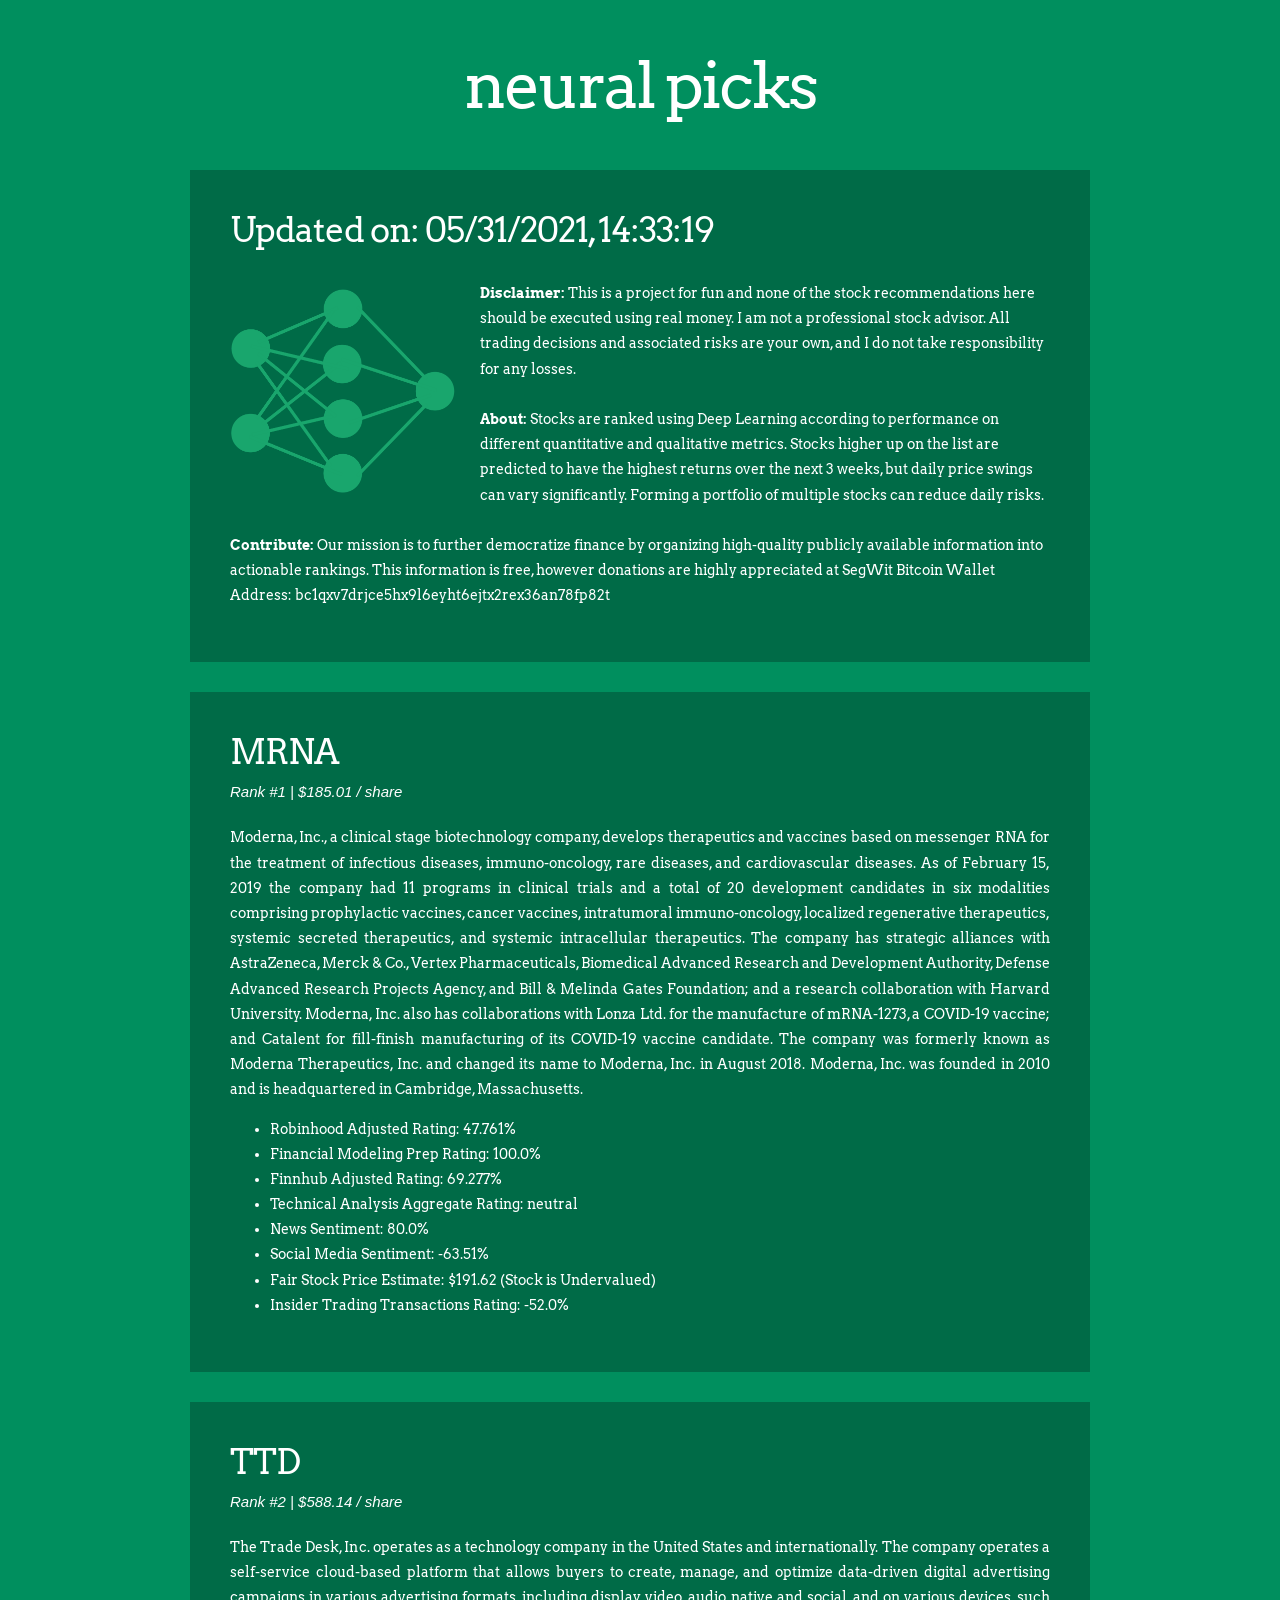
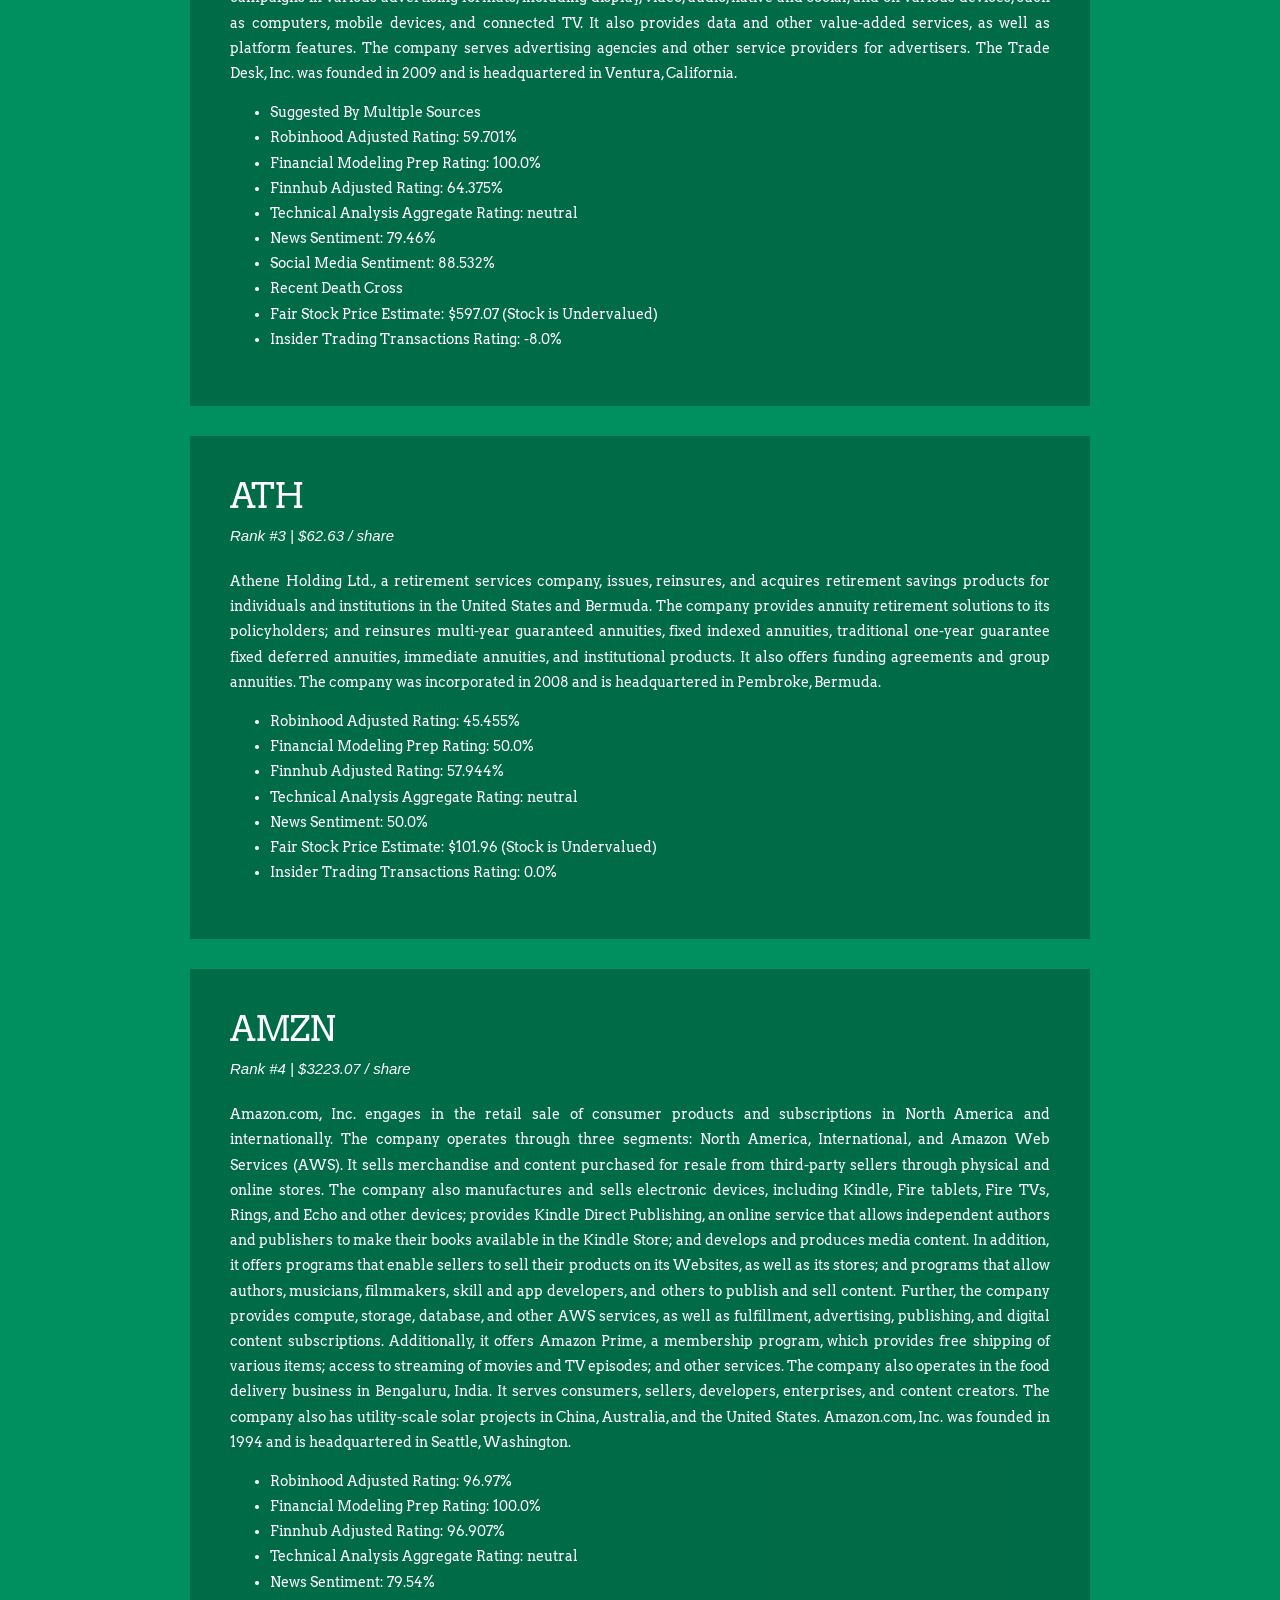
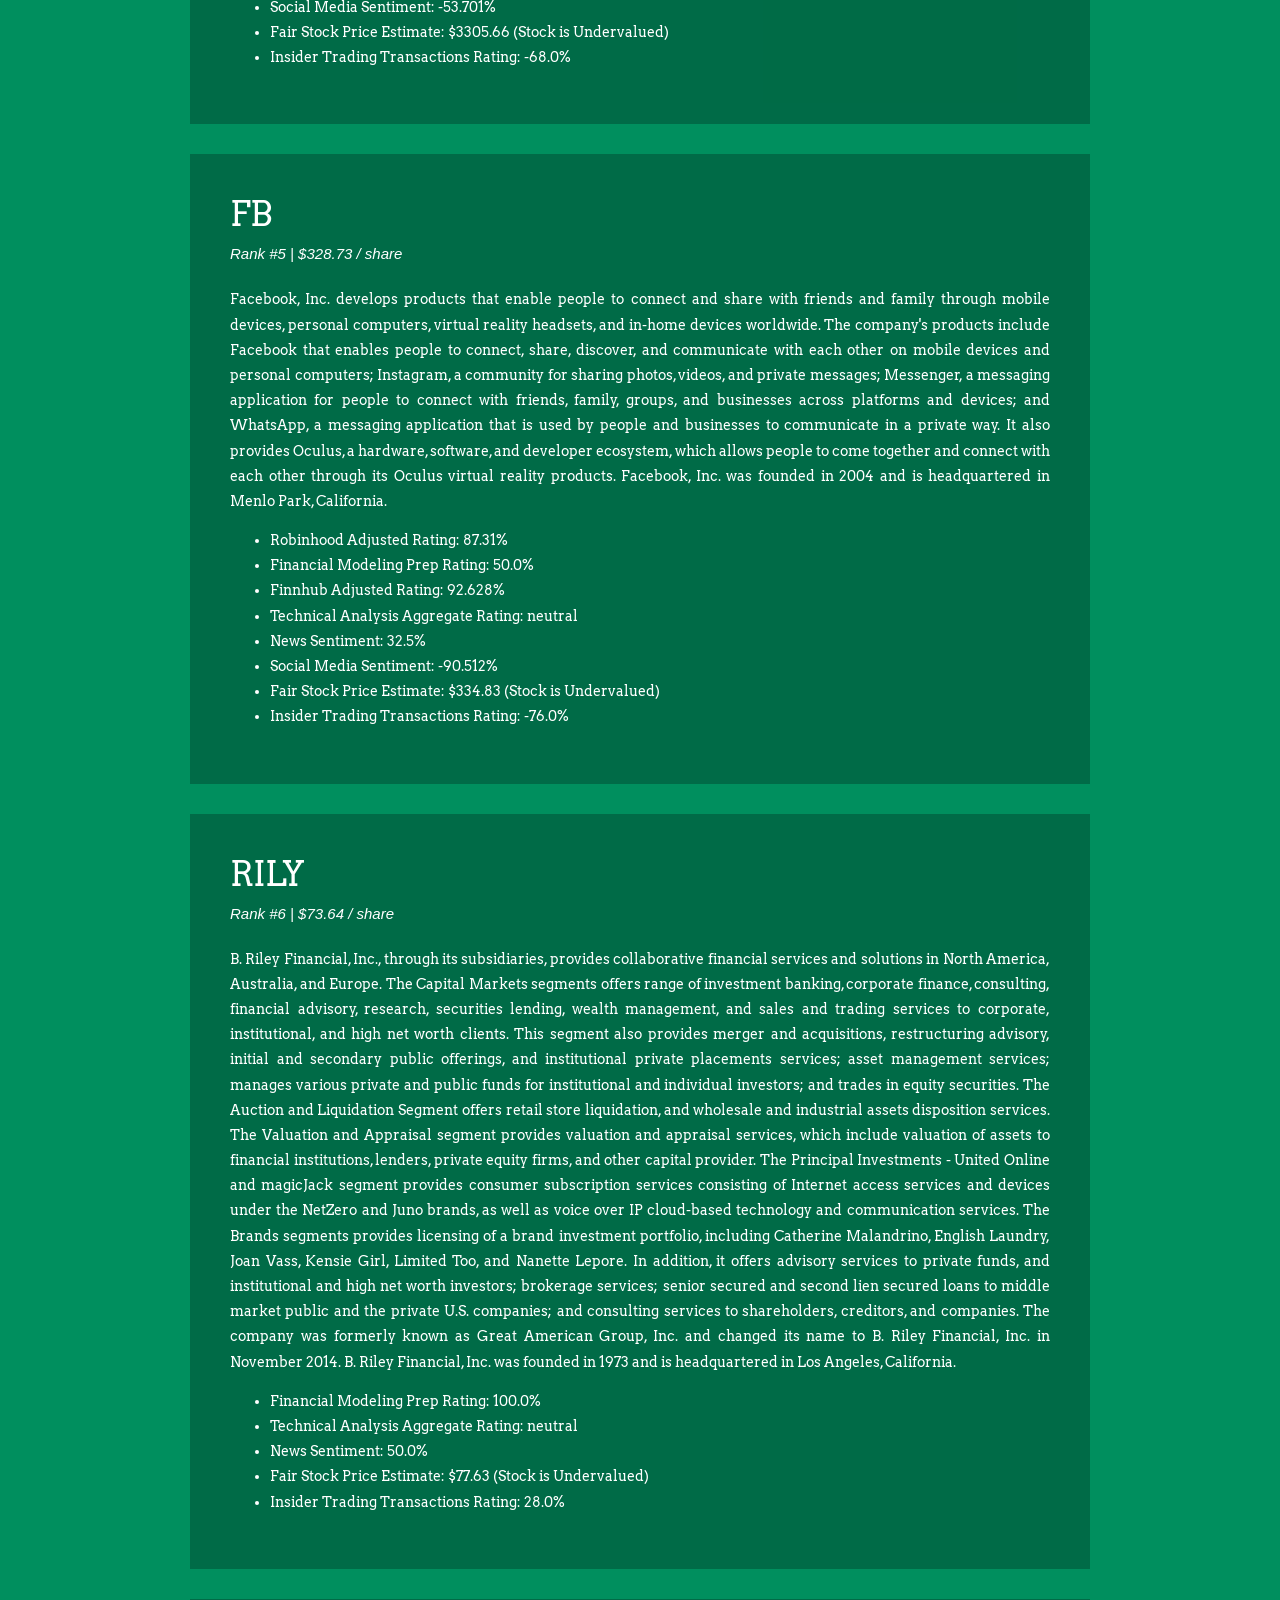
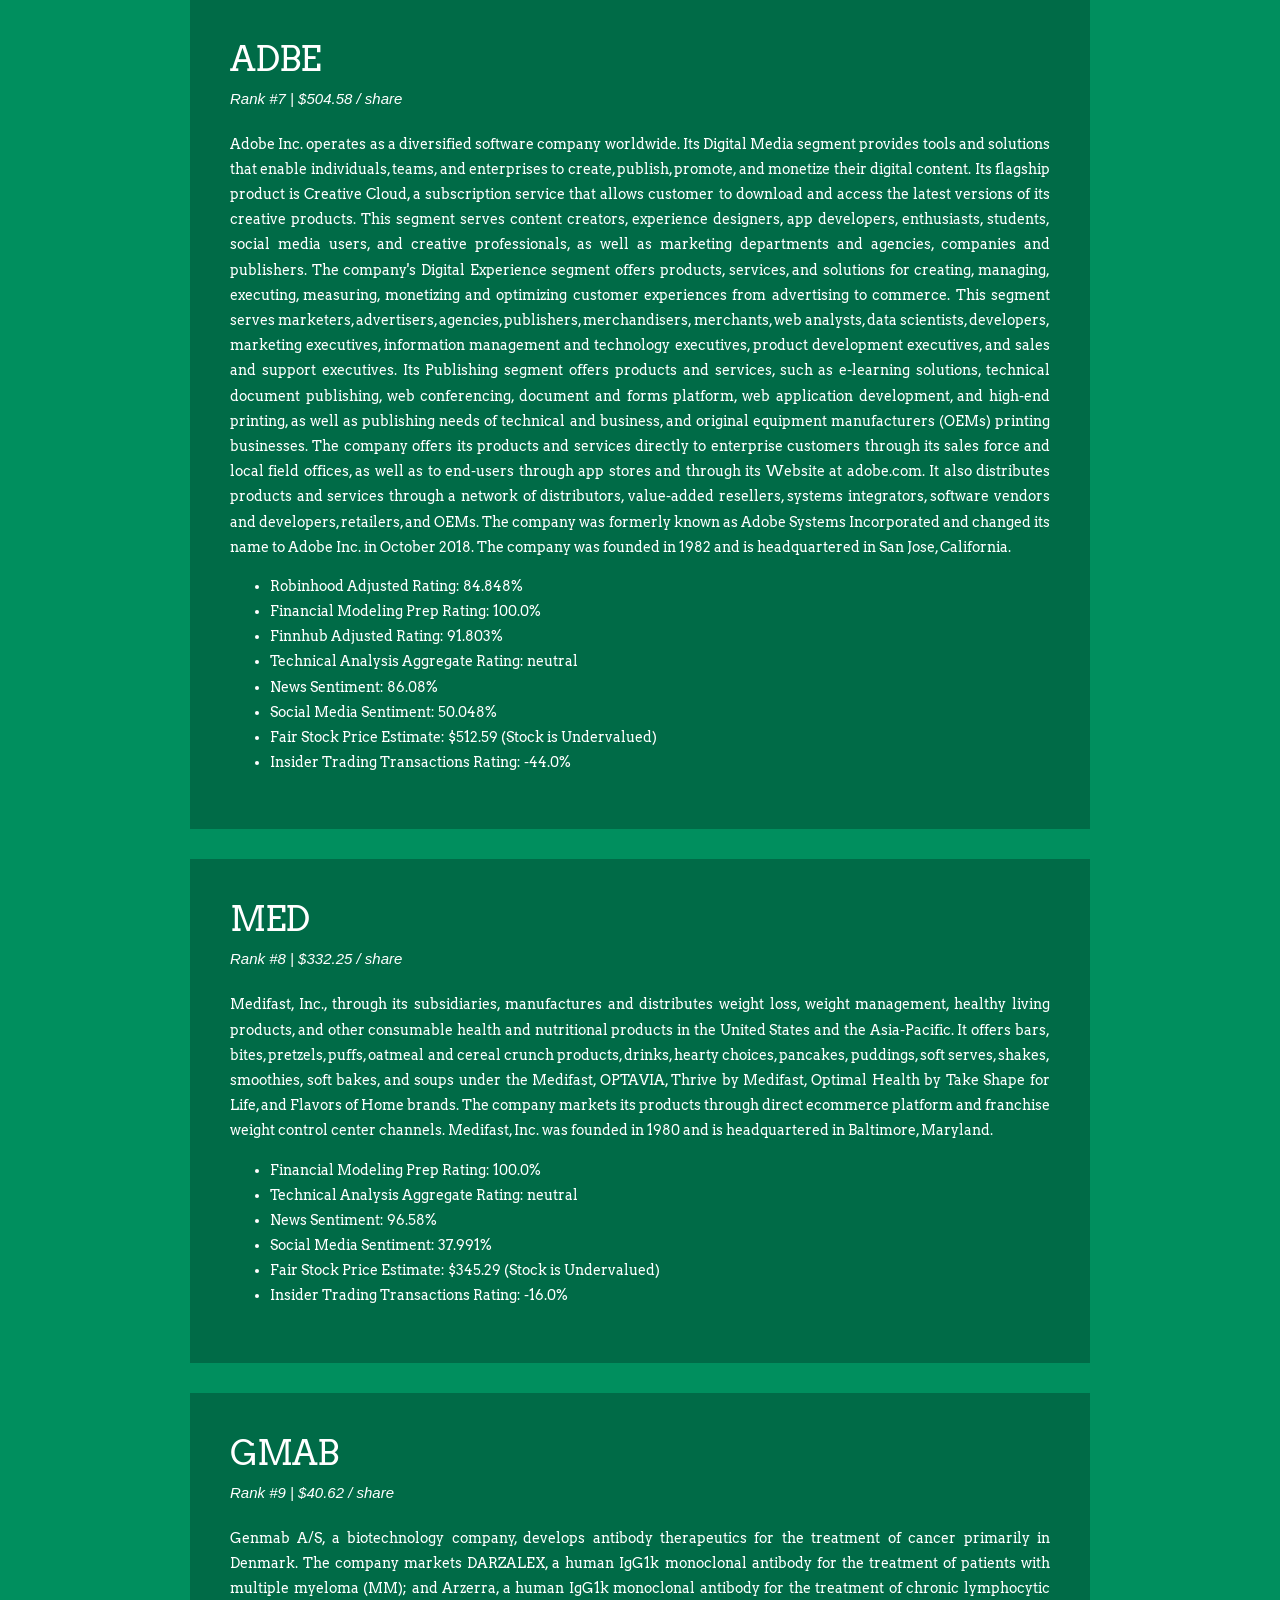
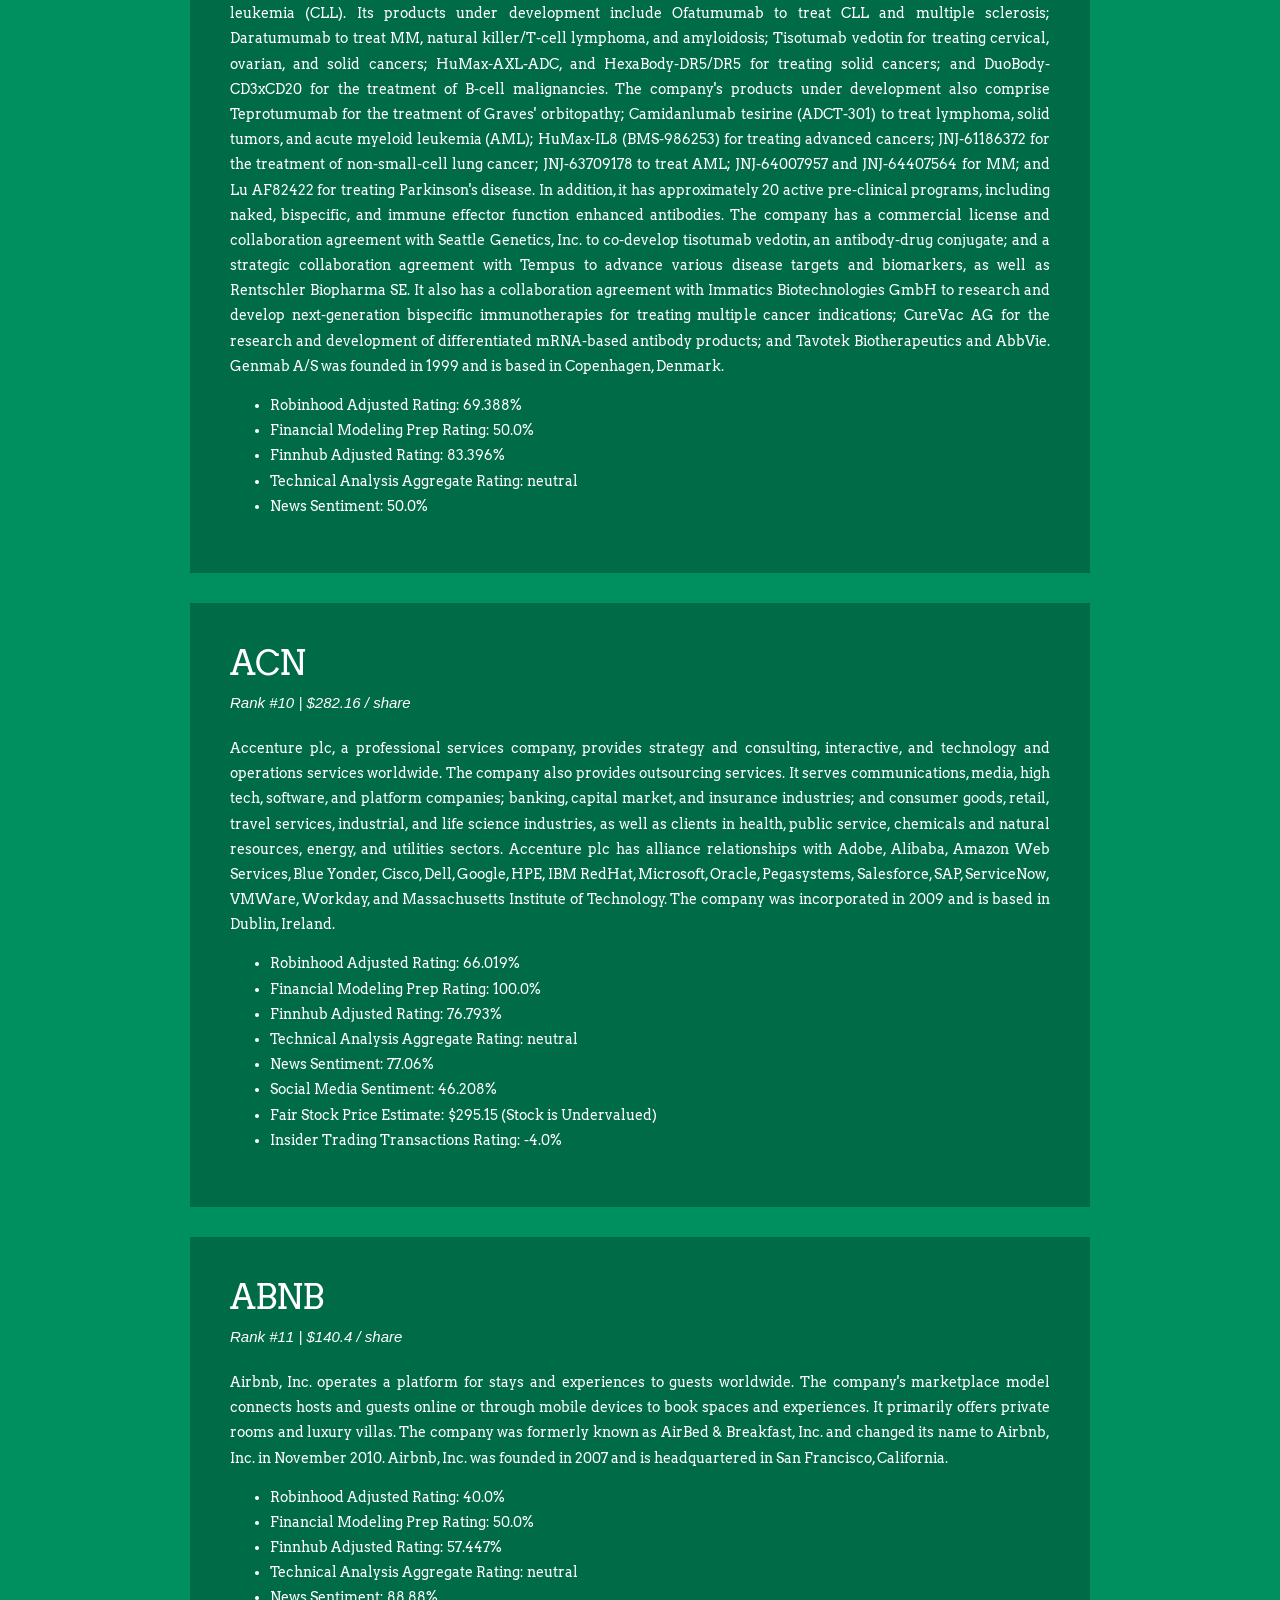
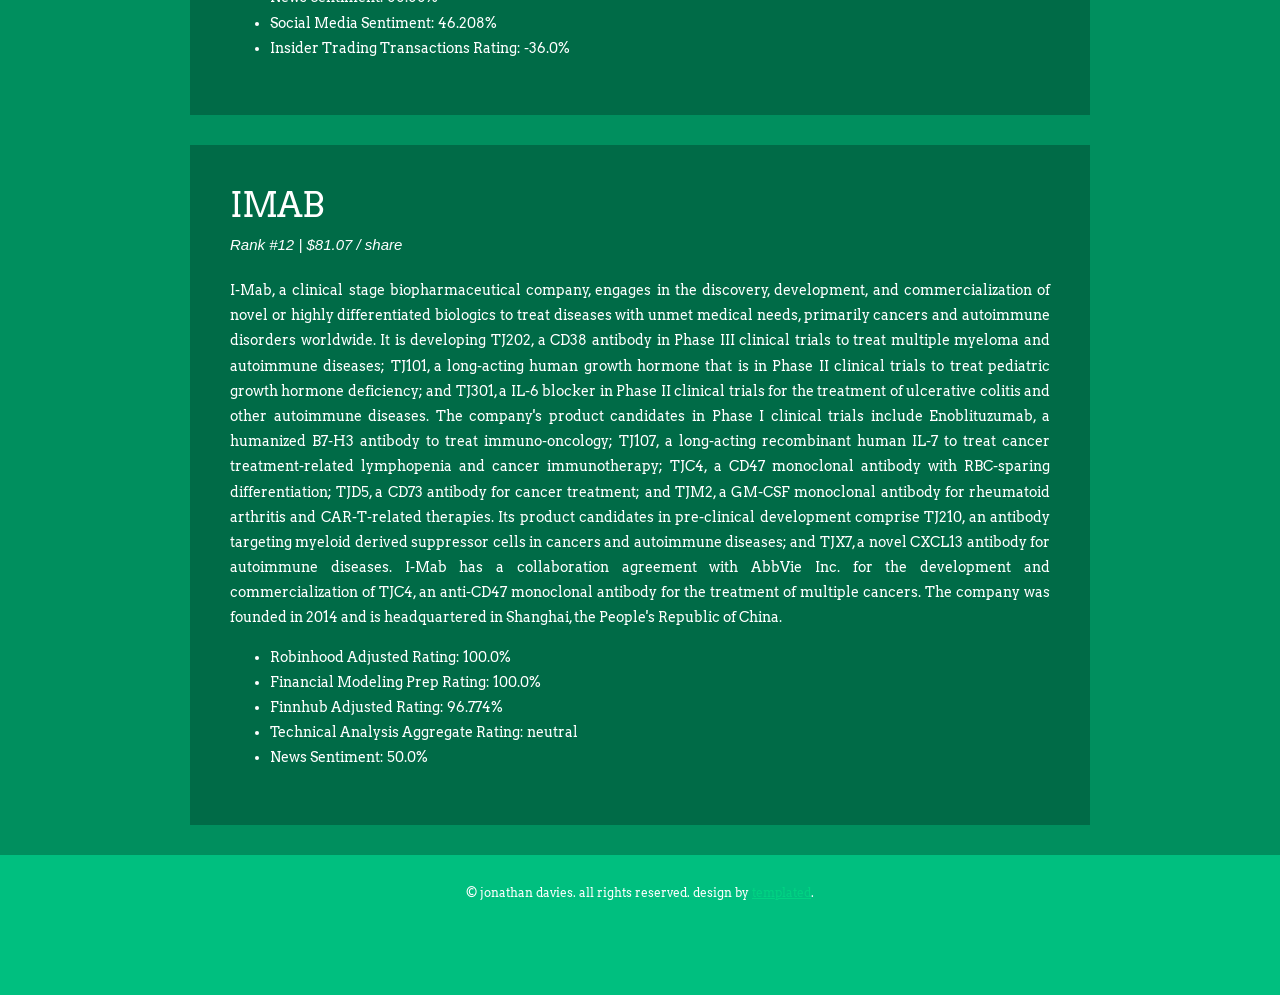
==== commit 9da7700d: "Automated Commit" ====
--- a/index.html
+++ b/index.html
@@ -16,7 +16,7 @@
 </div>
 </div>
 <div id="about">
-<h2 class="title">Updated on: 05/24/2021, 22:35:53</h2>
+<h2 class="title">Updated on: 05/31/2021, 14:33:19</h2>
 <p><img src="images/pics01.jpg" alt="" width="225" height="225" class="alignleft" /><strong>Disclaimer:</strong> This is a project for fun and none of the stock recommendations here should be executed using real money. I am not a professional stock advisor. All trading decisions and associated risks are your own, and I do not take responsibility for any losses.<br /><br /><strong>About:</strong> Stocks are ranked using Deep Learning according to performance on different quantitative and qualitative metrics. Stocks higher up on the list are predicted to have the highest returns over the next 3 weeks, but daily price swings can vary significantly. Forming a portfolio of multiple stocks can reduce daily risks.<br /><br /><strong>Contribute:</strong> Our mission is to further democratize finance by organizing high-quality publicly available information into actionable rankings. This information is free, however donations are highly appreciated at SegWit Bitcoin Wallet Address: bc1qxv7drjce5hx9l6eyht6ejtx2rex36an78fp82t</p>
 <!-- AddToAny BEGIN -->
 <div class="a2a_kit a2a_kit_size_32 a2a_default_style">
@@ -29,125 +29,114 @@
 <script async src="https://static.addtoany.com/menu/page.js"></script>
 <!-- AddToAny END --></div>
 <div id="page">
-<div id="content"><div class="post"><h2 class="title"><a href="#">VICI</a></h2><p class="meta">Rank #1 | $31.39 / share</p><div class="entry">       <p>VICI Properties is an experiential real estate investment trust that owns one of the largest portfolios of market-leading gaming, hospitality and entertainment destinations, including the world-renowned Caesars Palace. VICI Properties' national, geographically diverse portfolio consists of 29 gaming facilities comprising over 48 million square feet and features approximately 19,200 hotel rooms and more than 200 restaurants, bars and nightclubs. Its properties are leased to industry leading gaming and hospitality operators, including Caesars Entertainment, Inc., Century Casinos Inc., Hard Rock International, JACK Entertainment and Penn National Gaming, Inc. VICI Properties also owns four championship golf courses and 34 acres of undeveloped land adjacent to the Las Vegas Strip. VICI Properties' strategy is to create the nation's highest quality and most productive experiential real estate portfolio.</p>       <ul>
-       <li>Robinhood Adjusted Rating: 91.892%</li>
+<div id="content"><div class="post"><h2 class="title"><a href="#">MRNA</a></h2><p class="meta">Rank #1 | $185.01 / share</p><div class="entry">       <p>Moderna, Inc., a clinical stage biotechnology company, develops therapeutics and vaccines based on messenger RNA for the treatment of infectious diseases, immuno-oncology, rare diseases, and cardiovascular diseases. As of February 15, 2019 the company had 11 programs in clinical trials and a total of 20 development candidates in six modalities comprising prophylactic vaccines, cancer vaccines, intratumoral immuno-oncology, localized regenerative therapeutics, systemic secreted therapeutics, and systemic intracellular therapeutics. The company has strategic alliances with AstraZeneca, Merck & Co., Vertex Pharmaceuticals, Biomedical Advanced Research and Development Authority, Defense Advanced Research Projects Agency, and Bill & Melinda Gates Foundation; and a research collaboration with Harvard University. Moderna, Inc. also has collaborations with Lonza Ltd. for the manufacture of mRNA-1273, a COVID-19 vaccine; and Catalent for fill-finish manufacturing of its COVID-19 vaccine candidate. The company was formerly known as Moderna Therapeutics, Inc. and changed its name to Moderna, Inc. in August 2018. Moderna, Inc. was founded in 2010 and is headquartered in Cambridge, Massachusetts.</p>       <ul>
+       <li>Robinhood Adjusted Rating: 47.761%</li>
        <li>Financial Modeling Prep Rating: 100.0%</li>
-       <li>Finnhub Adjusted Rating: 93.827%</li>
+       <li>Finnhub Adjusted Rating: 69.277%</li>
+       <li>Technical Analysis Aggregate Rating: neutral</li>
+       <li>News Sentiment: 80.0%</li>
+       <li>Social Media Sentiment: -63.51%</li>
+       <li>Fair Stock Price Estimate: $191.62 (Stock is Undervalued)</li>
+       <li>Insider Trading Transactions Rating: -52.0%</li>
+       </ul>
+</div></div><div class="post"><h2 class="title"><a href="#">TTD</a></h2><p class="meta">Rank #2 | $588.14 / share</p><div class="entry">       <p>The Trade Desk, Inc. operates as a technology company in the United States and internationally. The company operates a self-service cloud-based platform that allows buyers to create, manage, and optimize data-driven digital advertising campaigns in various advertising formats, including display, video, audio, native and social, and on various devices, such as computers, mobile devices, and connected TV. It also provides data and other value-added services, as well as platform features. The company serves advertising agencies and other service providers for advertisers. The Trade Desk, Inc. was founded in 2009 and is headquartered in Ventura, California.</p>       <ul>
+       <li>Suggested By Multiple Sources</li>
+       <li>Robinhood Adjusted Rating: 59.701%</li>
+       <li>Financial Modeling Prep Rating: 100.0%</li>
+       <li>Finnhub Adjusted Rating: 64.375%</li>
+       <li>Technical Analysis Aggregate Rating: neutral</li>
+       <li>News Sentiment: 79.46%</li>
+       <li>Social Media Sentiment: 88.532%</li>
+       <li>Recent Death Cross</li>
+       <li>Fair Stock Price Estimate: $597.07 (Stock is Undervalued)</li>
+       <li>Insider Trading Transactions Rating: -8.0%</li>
+       </ul>
+</div></div><div class="post"><h2 class="title"><a href="#">ATH</a></h2><p class="meta">Rank #3 | $62.63 / share</p><div class="entry">       <p>Athene Holding Ltd., a retirement services company, issues, reinsures, and acquires retirement savings products for individuals and institutions in the United States and Bermuda. The company provides annuity retirement solutions to its policyholders; and reinsures multi-year guaranteed annuities, fixed indexed annuities, traditional one-year guarantee fixed deferred annuities, immediate annuities, and institutional products. It also offers funding agreements and group annuities. The company was incorporated in 2008 and is headquartered in Pembroke, Bermuda.</p>       <ul>
+       <li>Robinhood Adjusted Rating: 45.455%</li>
+       <li>Financial Modeling Prep Rating: 50.0%</li>
+       <li>Finnhub Adjusted Rating: 57.944%</li>
        <li>Technical Analysis Aggregate Rating: neutral</li>
        <li>News Sentiment: 50.0%</li>
-       <li>Fair Stock Price Estimate: $31.98 (Stock is Undervalued)</li>
-       <li>Insider Trading Transactions Rating: 44.0%</li>
+       <li>Fair Stock Price Estimate: $101.96 (Stock is Undervalued)</li>
+       <li>Insider Trading Transactions Rating: 0.0%</li>
        </ul>
-</div></div><div class="post"><h2 class="title"><a href="#">ARCO</a></h2><p class="meta">Rank #2 | $6.22 / share</p><div class="entry">       <p>Arcos Dorados Holdings Inc. operates as a franchisee of McDonald's restaurants. It has the exclusive right to own, operate, and grant franchises of McDonald's restaurants in 20 countries and territories in Latin America and the Caribbean, including Argentina, Aruba, Brazil, Chile, Colombia, Costa Rica, Curaçao, Ecuador, French Guiana, Guadeloupe, Martinique, Mexico, Panama, Peru, Puerto Rico, Trinidad and Tobago, Uruguay, the U.S. Virgin Islands of St. Croix and St. Thomas, and Venezuela. As of December 31, 2019, it operated or franchised 2,293 restaurants. Arcos Dorados Holdings Inc. was founded in 2007 and is based in Montevideo, Uruguay.</p>       <ul>
+</div></div><div class="post"><h2 class="title"><a href="#">AMZN</a></h2><p class="meta">Rank #4 | $3223.07 / share</p><div class="entry">       <p>Amazon.com, Inc. engages in the retail sale of consumer products and subscriptions in North America and internationally. The company operates through three segments: North America, International, and Amazon Web Services (AWS). It sells merchandise and content purchased for resale from third-party sellers through physical and online stores. The company also manufactures and sells electronic devices, including Kindle, Fire tablets, Fire TVs, Rings, and Echo and other devices; provides Kindle Direct Publishing, an online service that allows independent authors and publishers to make their books available in the Kindle Store; and develops and produces media content. In addition, it offers programs that enable sellers to sell their products on its Websites, as well as its stores; and programs that allow authors, musicians, filmmakers, skill and app developers, and others to publish and sell content. Further, the company provides compute, storage, database, and other AWS services, as well as fulfillment, advertising, publishing, and digital content subscriptions. Additionally, it offers Amazon Prime, a membership program, which provides free shipping of various items; access to streaming of movies and TV episodes; and other services. The company also operates in the food delivery business in Bengaluru, India. It serves consumers, sellers, developers, enterprises, and content creators. The company also has utility-scale solar projects in China, Australia, and the United States. Amazon.com, Inc. was founded in 1994 and is headquartered in Seattle, Washington.</p>       <ul>
+       <li>Robinhood Adjusted Rating: 96.97%</li>
+       <li>Financial Modeling Prep Rating: 100.0%</li>
+       <li>Finnhub Adjusted Rating: 96.907%</li>
+       <li>Technical Analysis Aggregate Rating: neutral</li>
+       <li>News Sentiment: 79.54%</li>
+       <li>Social Media Sentiment: -53.701%</li>
+       <li>Fair Stock Price Estimate: $3305.66 (Stock is Undervalued)</li>
+       <li>Insider Trading Transactions Rating: -68.0%</li>
+       </ul>
+</div></div><div class="post"><h2 class="title"><a href="#">FB</a></h2><p class="meta">Rank #5 | $328.73 / share</p><div class="entry">       <p>Facebook, Inc. develops products that enable people to connect and share with friends and family through mobile devices, personal computers, virtual reality headsets, and in-home devices worldwide. The company's products include Facebook that enables people to connect, share, discover, and communicate with each other on mobile devices and personal computers; Instagram, a community for sharing photos, videos, and private messages; Messenger, a messaging application for people to connect with friends, family, groups, and businesses across platforms and devices; and WhatsApp, a messaging application that is used by people and businesses to communicate in a private way. It also provides Oculus, a hardware, software, and developer ecosystem, which allows people to come together and connect with each other through its Oculus virtual reality products. Facebook, Inc. was founded in 2004 and is headquartered in Menlo Park, California.</p>       <ul>
+       <li>Robinhood Adjusted Rating: 87.31%</li>
        <li>Financial Modeling Prep Rating: 50.0%</li>
-       <li>Finnhub Adjusted Rating: 82.609%</li>
+       <li>Finnhub Adjusted Rating: 92.628%</li>
        <li>Technical Analysis Aggregate Rating: neutral</li>
-       <li>Fair Stock Price Estimate: $3.07 (Stock is Overvalued)</li>
+       <li>News Sentiment: 32.5%</li>
+       <li>Social Media Sentiment: -90.512%</li>
+       <li>Fair Stock Price Estimate: $334.83 (Stock is Undervalued)</li>
+       <li>Insider Trading Transactions Rating: -76.0%</li>
        </ul>
-</div></div><div class="post"><h2 class="title"><a href="#">MBIN</a></h2><p class="meta">Rank #3 | $42.37 / share</p><div class="entry">       <p>Merchants Bancorp (Indiana) is a bank holding company, which specializes in a multiple lines of business in banking and finance. The company is headquartered in Carmel, Indiana and currently employs 259 full-time employees. The Bank operate multiple lines of business with a focus on FHA multi-family housing and healthcare facility financing and servicing, mortgage warehouse financing, retail and correspondent residential mortgage banking, agricultural lending and traditional community banking. The Bank operates in three primary segments: Multi-family Mortgage Banking, Mortgage Warehousing, and Banking. The Multi-family Mortgage Banking segment originates and services government sponsored mortgages for multi-family and healthcare facilities. The Mortgage Warehousing segment funds agency eligible residential loans from origination or purchase to sale in the secondary market, as well as commercial loans to non-depository financial institutions. The Banking segment provides a wide range of financial products and services to consumers and businesses, including commercial, commercial real estate, mortgage and other consumer loan products.</p>       <ul>
+</div></div><div class="post"><h2 class="title"><a href="#">RILY</a></h2><p class="meta">Rank #6 | $73.64 / share</p><div class="entry">       <p>B. Riley Financial, Inc., through its subsidiaries, provides collaborative financial services and solutions in North America, Australia, and Europe. The Capital Markets segments offers range of investment banking, corporate finance, consulting, financial advisory, research, securities lending, wealth management, and sales and trading services to corporate, institutional, and high net worth clients. This segment also provides merger and acquisitions, restructuring advisory, initial and secondary public offerings, and institutional private placements services; asset management services; manages various private and public funds for institutional and individual investors; and trades in equity securities. The Auction and Liquidation Segment offers retail store liquidation, and wholesale and industrial assets disposition services. The Valuation and Appraisal segment provides valuation and appraisal services, which include valuation of assets to financial institutions, lenders, private equity firms, and other capital provider. The Principal Investments - United Online and magicJack segment provides consumer subscription services consisting of Internet access services and devices under the NetZero and Juno brands, as well as voice over IP cloud-based technology and communication services. The Brands segments provides licensing of a brand investment portfolio, including Catherine Malandrino, English Laundry, Joan Vass, Kensie Girl, Limited Too, and Nanette Lepore. In addition, it offers advisory services to private funds, and institutional and high net worth investors; brokerage services; senior secured and second lien secured loans to middle market public and the private U.S. companies; and consulting services to shareholders, creditors, and companies. The company was formerly known as Great American Group, Inc. and changed its name to B. Riley Financial, Inc. in November 2014. B. Riley Financial, Inc. was founded in 1973 and is headquartered in Los Angeles, California.</p>       <ul>
        <li>Financial Modeling Prep Rating: 100.0%</li>
        <li>Technical Analysis Aggregate Rating: neutral</li>
        <li>News Sentiment: 50.0%</li>
-       <li>Fair Stock Price Estimate: $48.63 (Stock is Undervalued)</li>
-       <li>Insider Trading Transactions Rating: 32.0%</li>
+       <li>Fair Stock Price Estimate: $77.63 (Stock is Undervalued)</li>
+       <li>Insider Trading Transactions Rating: 28.0%</li>
        </ul>
-</div></div><div class="post"><h2 class="title"><a href="#">MUR</a></h2><p class="meta">Rank #4 | $21.91 / share</p><div class="entry">       <p>Murphy Oil Corporation operates as an oil and natural gas exploration and production company in the United States, Canada, and internationally. It explores for and produces crude oil, natural gas, and natural gas liquids. The company was formerly known as Murphy Corporation and changed its name to Murphy Oil Corporation in 1964. Murphy Oil Corporation was incorporated in 1950 and is headquartered in El Dorado, Arkansas.</p>       <ul>
-       <li>Robinhood Adjusted Rating: 26.667%</li>
-       <li>Financial Modeling Prep Rating: 50.0%</li>
-       <li>Finnhub Adjusted Rating: 43.307%</li>
+</div></div><div class="post"><h2 class="title"><a href="#">ADBE</a></h2><p class="meta">Rank #7 | $504.58 / share</p><div class="entry">       <p>Adobe Inc. operates as a diversified software company worldwide. Its Digital Media segment provides tools and solutions that enable individuals, teams, and enterprises to create, publish, promote, and monetize their digital content. Its flagship product is Creative Cloud, a subscription service that allows customer to download and access the latest versions of its creative products. This segment serves content creators, experience designers, app developers, enthusiasts, students, social media users, and creative professionals, as well as marketing departments and agencies, companies and publishers. The company's Digital Experience segment offers products, services, and solutions for creating, managing, executing, measuring, monetizing and optimizing customer experiences from advertising to commerce. This segment serves marketers, advertisers, agencies, publishers, merchandisers, merchants, web analysts, data scientists, developers, marketing executives, information management and technology executives, product development executives, and sales and support executives. Its Publishing segment offers products and services, such as e-learning solutions, technical document publishing, web conferencing, document and forms platform, web application development, and high-end printing, as well as publishing needs of technical and business, and original equipment manufacturers (OEMs) printing businesses. The company offers its products and services directly to enterprise customers through its sales force and local field offices, as well as to end-users through app stores and through its Website at adobe.com. It also distributes products and services through a network of distributors, value-added resellers, systems integrators, software vendors and developers, retailers, and OEMs. The company was formerly known as Adobe Systems Incorporated and changed its name to Adobe Inc. in October 2018. The company was founded in 1982 and is headquartered in San Jose, California.</p>       <ul>
+       <li>Robinhood Adjusted Rating: 84.848%</li>
+       <li>Financial Modeling Prep Rating: 100.0%</li>
+       <li>Finnhub Adjusted Rating: 91.803%</li>
        <li>Technical Analysis Aggregate Rating: neutral</li>
-       <li>Fair Stock Price Estimate: $23.93 (Stock is Undervalued)</li>
-       <li>Insider Trading Transactions Rating: -28.0%</li>
+       <li>News Sentiment: 86.08%</li>
+       <li>Social Media Sentiment: 50.048%</li>
+       <li>Fair Stock Price Estimate: $512.59 (Stock is Undervalued)</li>
+       <li>Insider Trading Transactions Rating: -44.0%</li>
        </ul>
-</div></div><div class="post"><h2 class="title"><a href="#">CORT</a></h2><p class="meta">Rank #5 | $21.2 / share</p><div class="entry">       <p>Corcept Therapeutics Incorporated discovers, develops, and commercializes drugs for the treatment of severe metabolic, oncologic, and psychiatric disorders in the United States. The company offers Korlym (mifepristone) tablets as a once-daily oral medication for the treatment of hyperglycemia secondary to hypercortisolism in adult patients with endogenous Cushing's syndrome, who have type 2 diabetes mellitus or glucose intolerance, and have failed surgery or are not candidates for surgery. It is developing relacorilant that is in Phase III clinical trial to treat patients with Cushing's syndrome; and Abraxane in combination with relacorilant, which is in Phase II clinical trial to treat patients with serous ovarian tumors, as well as in Phase I/II clinical trial for the treatment of solid tumors. The company is also developing selective cortisol modulator combined with Xtandi that is in open label dose finding trial to treat patients with metastatic castration-resistant prostate cancer; selective cortisol modulator that is in Phase II for the treatment of antipsychotic-induced weight gain; and FKBP5 gene expression assays. Corcept Therapeutics Incorporated was founded in 1998 and is headquartered in Menlo Park, California.</p>       <ul>
-       <li>Financial Modeling Prep Rating: 50.0%</li>
+</div></div><div class="post"><h2 class="title"><a href="#">MED</a></h2><p class="meta">Rank #8 | $332.25 / share</p><div class="entry">       <p>Medifast, Inc., through its subsidiaries, manufactures and distributes weight loss, weight management, healthy living products, and other consumable health and nutritional products in the United States and the Asia-Pacific. It offers bars, bites, pretzels, puffs, oatmeal and cereal crunch products, drinks, hearty choices, pancakes, puddings, soft serves, shakes, smoothies, soft bakes, and soups under the Medifast, OPTAVIA, Thrive by Medifast, Optimal Health by Take Shape for Life, and Flavors of Home brands. The company markets its products through direct ecommerce platform and franchise weight control center channels. Medifast, Inc. was founded in 1980 and is headquartered in Baltimore, Maryland.</p>       <ul>
+       <li>Financial Modeling Prep Rating: 100.0%</li>
        <li>Technical Analysis Aggregate Rating: neutral</li>
+       <li>News Sentiment: 96.58%</li>
        <li>Social Media Sentiment: 37.991%</li>
-       <li>Fair Stock Price Estimate: $21.97 (Stock is Undervalued)</li>
-       <li>Insider Trading Transactions Rating: -4.0%</li>
+       <li>Fair Stock Price Estimate: $345.29 (Stock is Undervalued)</li>
+       <li>Insider Trading Transactions Rating: -16.0%</li>
        </ul>
-</div></div><div class="post"><h2 class="title"><a href="#">GMAB</a></h2><p class="meta">Rank #6 | $39.49 / share</p><div class="entry">       <p>Genmab A/S, a biotechnology company, develops antibody therapeutics for the treatment of cancer primarily in Denmark. The company markets DARZALEX, a human IgG1k monoclonal antibody for the treatment of patients with multiple myeloma (MM); and Arzerra, a human IgG1k monoclonal antibody for the treatment of chronic lymphocytic leukemia (CLL). Its products under development include Ofatumumab to treat CLL and multiple sclerosis; Daratumumab to treat MM, natural killer/T-cell lymphoma, and amyloidosis; Tisotumab vedotin for treating cervical, ovarian, and solid cancers; HuMax-AXL-ADC, and HexaBody-DR5/DR5 for treating solid cancers; and DuoBody-CD3xCD20 for the treatment of B-cell malignancies. The company's products under development also comprise Teprotumumab for the treatment of Graves' orbitopathy; Camidanlumab tesirine (ADCT-301) to treat lymphoma, solid tumors, and acute myeloid leukemia (AML); HuMax-IL8 (BMS-986253) for treating advanced cancers; JNJ-61186372 for the treatment of non-small-cell lung cancer; JNJ-63709178 to treat AML; JNJ-64007957 and JNJ-64407564 for MM; and Lu AF82422 for treating Parkinson's disease. In addition, it has approximately 20 active pre-clinical programs, including naked, bispecific, and immune effector function enhanced antibodies. The company has a commercial license and collaboration agreement with Seattle Genetics, Inc. to co-develop tisotumab vedotin, an antibody-drug conjugate; and a strategic collaboration agreement with Tempus to advance various disease targets and biomarkers, as well as Rentschler Biopharma SE. It also has a collaboration agreement with Immatics Biotechnologies GmbH to research and develop next-generation bispecific immunotherapies for treating multiple cancer indications; CureVac AG for the research and development of differentiated mRNA-based antibody products; and Tavotek Biotherapeutics and AbbVie. Genmab A/S was founded in 1999 and is based in Copenhagen, Denmark.</p>       <ul>
+</div></div><div class="post"><h2 class="title"><a href="#">GMAB</a></h2><p class="meta">Rank #9 | $40.62 / share</p><div class="entry">       <p>Genmab A/S, a biotechnology company, develops antibody therapeutics for the treatment of cancer primarily in Denmark. The company markets DARZALEX, a human IgG1k monoclonal antibody for the treatment of patients with multiple myeloma (MM); and Arzerra, a human IgG1k monoclonal antibody for the treatment of chronic lymphocytic leukemia (CLL). Its products under development include Ofatumumab to treat CLL and multiple sclerosis; Daratumumab to treat MM, natural killer/T-cell lymphoma, and amyloidosis; Tisotumab vedotin for treating cervical, ovarian, and solid cancers; HuMax-AXL-ADC, and HexaBody-DR5/DR5 for treating solid cancers; and DuoBody-CD3xCD20 for the treatment of B-cell malignancies. The company's products under development also comprise Teprotumumab for the treatment of Graves' orbitopathy; Camidanlumab tesirine (ADCT-301) to treat lymphoma, solid tumors, and acute myeloid leukemia (AML); HuMax-IL8 (BMS-986253) for treating advanced cancers; JNJ-61186372 for the treatment of non-small-cell lung cancer; JNJ-63709178 to treat AML; JNJ-64007957 and JNJ-64407564 for MM; and Lu AF82422 for treating Parkinson's disease. In addition, it has approximately 20 active pre-clinical programs, including naked, bispecific, and immune effector function enhanced antibodies. The company has a commercial license and collaboration agreement with Seattle Genetics, Inc. to co-develop tisotumab vedotin, an antibody-drug conjugate; and a strategic collaboration agreement with Tempus to advance various disease targets and biomarkers, as well as Rentschler Biopharma SE. It also has a collaboration agreement with Immatics Biotechnologies GmbH to research and develop next-generation bispecific immunotherapies for treating multiple cancer indications; CureVac AG for the research and development of differentiated mRNA-based antibody products; and Tavotek Biotherapeutics and AbbVie. Genmab A/S was founded in 1999 and is based in Copenhagen, Denmark.</p>       <ul>
        <li>Robinhood Adjusted Rating: 69.388%</li>
        <li>Financial Modeling Prep Rating: 50.0%</li>
        <li>Finnhub Adjusted Rating: 83.396%</li>
        <li>Technical Analysis Aggregate Rating: neutral</li>
        <li>News Sentiment: 50.0%</li>
        </ul>
-</div></div><div class="post"><h2 class="title"><a href="#">TTD</a></h2><p class="meta">Rank #7 | $555.57 / share</p><div class="entry">       <p>The Trade Desk, Inc. operates as a technology company in the United States and internationally. The company operates a self-service cloud-based platform that allows buyers to create, manage, and optimize data-driven digital advertising campaigns in various advertising formats, including display, video, audio, native and social, and on various devices, such as computers, mobile devices, and connected TV. It also provides data and other value-added services, as well as platform features. The company serves advertising agencies and other service providers for advertisers. The Trade Desk, Inc. was founded in 2009 and is headquartered in Ventura, California.</p>       <ul>
-       <li>Suggested By Multiple Sources</li>
-       <li>Robinhood Adjusted Rating: 59.701%</li>
+</div></div><div class="post"><h2 class="title"><a href="#">ACN</a></h2><p class="meta">Rank #10 | $282.16 / share</p><div class="entry">       <p>Accenture plc, a professional services company, provides strategy and consulting, interactive, and technology and operations services worldwide. The company also provides outsourcing services. It serves communications, media, high tech, software, and platform companies; banking, capital market, and insurance industries; and consumer goods, retail, travel services, industrial, and life science industries, as well as clients in health, public service, chemicals and natural resources, energy, and utilities sectors. Accenture plc has alliance relationships with Adobe, Alibaba, Amazon Web Services, Blue Yonder, Cisco, Dell, Google, HPE, IBM RedHat, Microsoft, Oracle, Pegasystems, Salesforce, SAP, ServiceNow, VMWare, Workday, and Massachusetts Institute of Technology. The company was incorporated in 2009 and is based in Dublin, Ireland.</p>       <ul>
+       <li>Robinhood Adjusted Rating: 66.019%</li>
        <li>Financial Modeling Prep Rating: 100.0%</li>
-       <li>Finnhub Adjusted Rating: 64.375%</li>
+       <li>Finnhub Adjusted Rating: 76.793%</li>
        <li>Technical Analysis Aggregate Rating: neutral</li>
-       <li>News Sentiment: 50.0%</li>
-       <li>Social Media Sentiment: 81.771%</li>
-       <li>Recent Death Cross</li>
-       <li>Fair Stock Price Estimate: $564.5 (Stock is Undervalued)</li>
-       <li>Insider Trading Transactions Rating: -12.0%</li>
+       <li>News Sentiment: 77.06%</li>
+       <li>Social Media Sentiment: 46.208%</li>
+       <li>Fair Stock Price Estimate: $295.15 (Stock is Undervalued)</li>
+       <li>Insider Trading Transactions Rating: -4.0%</li>
        </ul>
-</div></div><div class="post"><h2 class="title"><a href="#">VRTX</a></h2><p class="meta">Rank #8 | $211.22 / share</p><div class="entry">       <p>Vertex Pharmaceuticals Incorporated engages in developing and commercializing therapies for treating cystic fibrosis. The company markets SYMDEKO/SYMKEVI, ORKAMBI, and KALYDECO to treat patients with cystic fibrosis who have specific mutations in their cystic fibrosis transmembrane conductance regulator gene; and TRIKAFTA for the treatment of patients with CF 12 years of age or older who have at least one F508del mutation in the cystic fibrosis transmembrane conductance regulator, or CFTR, gene. Its pipeline includes Pipeline for Alpha-1 antitrypsin deficiency that is in Phase 2 clinical trial; VX-864, a second investigational small molecule corrector for the treatment of AAT deficiency, which is in Phase 1 clinical trial; and VX-147 that completed a Phase 1 clinical trial for the treatment of APOL1-mediated focal segmental glomerulosclerosis, or FSGS, and other serious kidney diseases. The company sells its products primarily to specialty pharmacy and specialty distributors in the United States, as well as specialty distributors and retail chains, and hospitals and clinics internationally. Vertex Pharmaceuticals Incorporated has collaborations with CRISPR Therapeutics AG; Arbor Biotechnologies, Inc.; Moderna, Inc.; Genomics plc; Merck KGaA; Darmstadt, Germany; X-Chem, Inc.; Janssen Pharmaceuticals, Inc.; Merck KGaA; Kymera Therapeutics; Ribometrix, Inc.; Molecular Templates, Inc.; and Affinia Therapeutics. The company was founded in 1989 and is headquartered in Boston, Massachusetts.</p>       <ul>
-       <li>Robinhood Adjusted Rating: 88.0%</li>
+</div></div><div class="post"><h2 class="title"><a href="#">ABNB</a></h2><p class="meta">Rank #11 | $140.4 / share</p><div class="entry">       <p>Airbnb, Inc. operates a platform for stays and experiences to guests worldwide. The company's marketplace model connects hosts and guests online or through mobile devices to book spaces and experiences. It primarily offers private rooms and luxury villas. The company was formerly known as AirBed & Breakfast, Inc. and changed its name to Airbnb, Inc. in November 2010. Airbnb, Inc. was founded in 2007 and is headquartered in San Francisco, California.</p>       <ul>
+       <li>Robinhood Adjusted Rating: 40.0%</li>
        <li>Financial Modeling Prep Rating: 50.0%</li>
-       <li>Finnhub Adjusted Rating: 90.637%</li>
+       <li>Finnhub Adjusted Rating: 57.447%</li>
        <li>Technical Analysis Aggregate Rating: neutral</li>
-       <li>News Sentiment: 50.0%</li>
-       <li>Social Media Sentiment: 33.634%</li>
-       <li>Fair Stock Price Estimate: $233.95 (Stock is Undervalued)</li>
-       <li>Insider Trading Transactions Rating: -52.0%</li>
+       <li>News Sentiment: 88.88%</li>
+       <li>Social Media Sentiment: 46.208%</li>
+       <li>Insider Trading Transactions Rating: -36.0%</li>
        </ul>
-</div></div><div class="post"><h2 class="title"><a href="#">FB</a></h2><p class="meta">Rank #9 | $324.63 / share</p><div class="entry">       <p>Facebook, Inc. develops products that enable people to connect and share with friends and family through mobile devices, personal computers, virtual reality headsets, and in-home devices worldwide. The company's products include Facebook that enables people to connect, share, discover, and communicate with each other on mobile devices and personal computers; Instagram, a community for sharing photos, videos, and private messages; Messenger, a messaging application for people to connect with friends, family, groups, and businesses across platforms and devices; and WhatsApp, a messaging application that is used by people and businesses to communicate in a private way. It also provides Oculus, a hardware, software, and developer ecosystem, which allows people to come together and connect with each other through its Oculus virtual reality products. Facebook, Inc. was founded in 2004 and is headquartered in Menlo Park, California.</p>       <ul>
-       <li>Robinhood Adjusted Rating: 87.31%</li>
-       <li>Financial Modeling Prep Rating: 50.0%</li>
-       <li>Finnhub Adjusted Rating: 92.628%</li>
-       <li>Technical Analysis Aggregate Rating: neutral</li>
-       <li>News Sentiment: 50.0%</li>
-       <li>Social Media Sentiment: -86.169%</li>
-       <li>Fair Stock Price Estimate: $330.73 (Stock is Undervalued)</li>
-       <li>Insider Trading Transactions Rating: -80.0%</li>
-       </ul>
-</div></div><div class="post"><h2 class="title"><a href="#">ATH</a></h2><p class="meta">Rank #10 | $62.7 / share</p><div class="entry">       <p>Athene Holding Ltd., a retirement services company, issues, reinsures, and acquires retirement savings products for individuals and institutions in the United States and Bermuda. The company provides annuity retirement solutions to its policyholders; and reinsures multi-year guaranteed annuities, fixed indexed annuities, traditional one-year guarantee fixed deferred annuities, immediate annuities, and institutional products. It also offers funding agreements and group annuities. The company was incorporated in 2008 and is headquartered in Pembroke, Bermuda.</p>       <ul>
-       <li>Robinhood Adjusted Rating: 45.455%</li>
-       <li>Financial Modeling Prep Rating: 50.0%</li>
-       <li>Finnhub Adjusted Rating: 57.944%</li>
-       <li>Technical Analysis Aggregate Rating: neutral</li>
-       <li>News Sentiment: 50.0%</li>
-       <li>Fair Stock Price Estimate: $102.03 (Stock is Undervalued)</li>
-       <li>Insider Trading Transactions Rating: 8.0%</li>
-       </ul>
-</div></div><div class="post"><h2 class="title"><a href="#">FVRR</a></h2><p class="meta">Rank #11 | $189.56 / share</p><div class="entry">       <p>Fiverr International Ltd. operates an online marketplace worldwide. Its platform enables sellers to sell their services and buyers to buy them. The company's platform includes approximately 300 categories in eight verticals, including graphic and design, digital marketing, writing and translation, video and animation, music and audio, programming and technology, business, and lifestyle. It also offer And.Co, a platform for online back office service to assist freelancers with invoicing, contracts and task management; Fiverr Learn, an online learning platform with original course content in categories such as graphic design, branding, digital marketing, and copywriting; and ClearVoice, a subscription based content marketing platform for medium to large businesses. Its buyers include businesses of various sizes, as well as sellers comprise a group of freelancers and small businesses. The company was founded in 2010 and is headquartered in Tel Aviv, Israel.</p>       <ul>
-       <li>Robinhood Adjusted Rating: 68.571%</li>
-       <li>Financial Modeling Prep Rating: 50.0%</li>
-       <li>Finnhub Adjusted Rating: 82.946%</li>
-       <li>Technical Analysis Aggregate Rating: neutral</li>
-       <li>News Sentiment: 79.46%</li>
-       <li>Social Media Sentiment: -4.995%</li>
-       </ul>
-</div></div><div class="post"><h2 class="title"><a href="#">IMAB</a></h2><p class="meta">Rank #12 | $69.78 / share</p><div class="entry">       <p>I-Mab, a clinical stage biopharmaceutical company, engages in the discovery, development, and commercialization of novel or highly differentiated biologics to treat diseases with unmet medical needs, primarily cancers and autoimmune disorders worldwide. It is developing TJ202, a CD38 antibody in Phase III clinical trials to treat multiple myeloma and autoimmune diseases; TJ101, a long-acting human growth hormone that is in Phase II clinical trials to treat pediatric growth hormone deficiency; and TJ301, a IL-6 blocker in Phase II clinical trials for the treatment of ulcerative colitis and other autoimmune diseases. The company's product candidates in Phase I clinical trials include Enoblituzumab, a humanized B7-H3 antibody to treat immuno-oncology; TJ107, a long-acting recombinant human IL-7 to treat cancer treatment-related lymphopenia and cancer immunotherapy; TJC4, a CD47 monoclonal antibody with RBC-sparing differentiation; TJD5, a CD73 antibody for cancer treatment; and TJM2, a GM-CSF monoclonal antibody for rheumatoid arthritis and CAR-T-related therapies. Its product candidates in pre-clinical development comprise TJ210, an antibody targeting myeloid derived suppressor cells in cancers and autoimmune diseases; and TJX7, a novel CXCL13 antibody for autoimmune diseases. I-Mab has a collaboration agreement with AbbVie Inc. for the development and commercialization of TJC4, an anti-CD47 monoclonal antibody for the treatment of multiple cancers. The company was founded in 2014 and is headquartered in Shanghai, the People's Republic of China.</p>       <ul>
+</div></div><div class="post"><h2 class="title"><a href="#">IMAB</a></h2><p class="meta">Rank #12 | $81.07 / share</p><div class="entry">       <p>I-Mab, a clinical stage biopharmaceutical company, engages in the discovery, development, and commercialization of novel or highly differentiated biologics to treat diseases with unmet medical needs, primarily cancers and autoimmune disorders worldwide. It is developing TJ202, a CD38 antibody in Phase III clinical trials to treat multiple myeloma and autoimmune diseases; TJ101, a long-acting human growth hormone that is in Phase II clinical trials to treat pediatric growth hormone deficiency; and TJ301, a IL-6 blocker in Phase II clinical trials for the treatment of ulcerative colitis and other autoimmune diseases. The company's product candidates in Phase I clinical trials include Enoblituzumab, a humanized B7-H3 antibody to treat immuno-oncology; TJ107, a long-acting recombinant human IL-7 to treat cancer treatment-related lymphopenia and cancer immunotherapy; TJC4, a CD47 monoclonal antibody with RBC-sparing differentiation; TJD5, a CD73 antibody for cancer treatment; and TJM2, a GM-CSF monoclonal antibody for rheumatoid arthritis and CAR-T-related therapies. Its product candidates in pre-clinical development comprise TJ210, an antibody targeting myeloid derived suppressor cells in cancers and autoimmune diseases; and TJX7, a novel CXCL13 antibody for autoimmune diseases. I-Mab has a collaboration agreement with AbbVie Inc. for the development and commercialization of TJC4, an anti-CD47 monoclonal antibody for the treatment of multiple cancers. The company was founded in 2014 and is headquartered in Shanghai, the People's Republic of China.</p>       <ul>
        <li>Robinhood Adjusted Rating: 100.0%</li>
        <li>Financial Modeling Prep Rating: 100.0%</li>
        <li>Finnhub Adjusted Rating: 96.774%</li>
        <li>Technical Analysis Aggregate Rating: neutral</li>
        <li>News Sentiment: 50.0%</li>
-       </ul>
-</div></div><div class="post"><h2 class="title"><a href="#">AMZN</a></h2><p class="meta">Rank #13 | $3244.99 / share</p><div class="entry">       <p>Amazon.com, Inc. engages in the retail sale of consumer products and subscriptions in North America and internationally. The company operates through three segments: North America, International, and Amazon Web Services (AWS). It sells merchandise and content purchased for resale from third-party sellers through physical and online stores. The company also manufactures and sells electronic devices, including Kindle, Fire tablets, Fire TVs, Rings, and Echo and other devices; provides Kindle Direct Publishing, an online service that allows independent authors and publishers to make their books available in the Kindle Store; and develops and produces media content. In addition, it offers programs that enable sellers to sell their products on its Websites, as well as its stores; and programs that allow authors, musicians, filmmakers, skill and app developers, and others to publish and sell content. Further, the company provides compute, storage, database, and other AWS services, as well as fulfillment, advertising, publishing, and digital content subscriptions. Additionally, it offers Amazon Prime, a membership program, which provides free shipping of various items; access to streaming of movies and TV episodes; and other services. The company also operates in the food delivery business in Bengaluru, India. It serves consumers, sellers, developers, enterprises, and content creators. The company also has utility-scale solar projects in China, Australia, and the United States. Amazon.com, Inc. was founded in 1994 and is headquartered in Seattle, Washington.</p>       <ul>
-       <li>Robinhood Adjusted Rating: 96.97%</li>
-       <li>Financial Modeling Prep Rating: 100.0%</li>
-       <li>Finnhub Adjusted Rating: 96.907%</li>
-       <li>Technical Analysis Aggregate Rating: neutral</li>
-       <li>News Sentiment: 62.31%</li>
-       <li>Social Media Sentiment: 4.995%</li>
-       <li>Recent Golden Cross</li>
-       <li>Fair Stock Price Estimate: $3327.58 (Stock is Undervalued)</li>
-       <li>Insider Trading Transactions Rating: -100.0%</li>
-       </ul>
-</div></div><div class="post"><h2 class="title"><a href="#">ABNB</a></h2><p class="meta">Rank #14 | $135.91 / share</p><div class="entry">       <p>Airbnb, Inc. operates a platform for stays and experiences to guests worldwide. The company's marketplace model connects hosts and guests online or through mobile devices to book spaces and experiences. It primarily offers private rooms and luxury villas. The company was formerly known as AirBed & Breakfast, Inc. and changed its name to Airbnb, Inc. in November 2010. Airbnb, Inc. was founded in 2007 and is headquartered in San Francisco, California.</p>       <ul>
-       <li>Robinhood Adjusted Rating: 40.0%</li>
-       <li>Financial Modeling Prep Rating: 50.0%</li>
-       <li>Finnhub Adjusted Rating: 57.447%</li>
-       <li>Technical Analysis Aggregate Rating: neutral</li>
-       <li>News Sentiment: 59.31%</li>
-       <li>Social Media Sentiment: 69.102%</li>
-       <li>Insider Trading Transactions Rating: -20.0%</li>
        </ul>
 </div></div></div>
 </div>
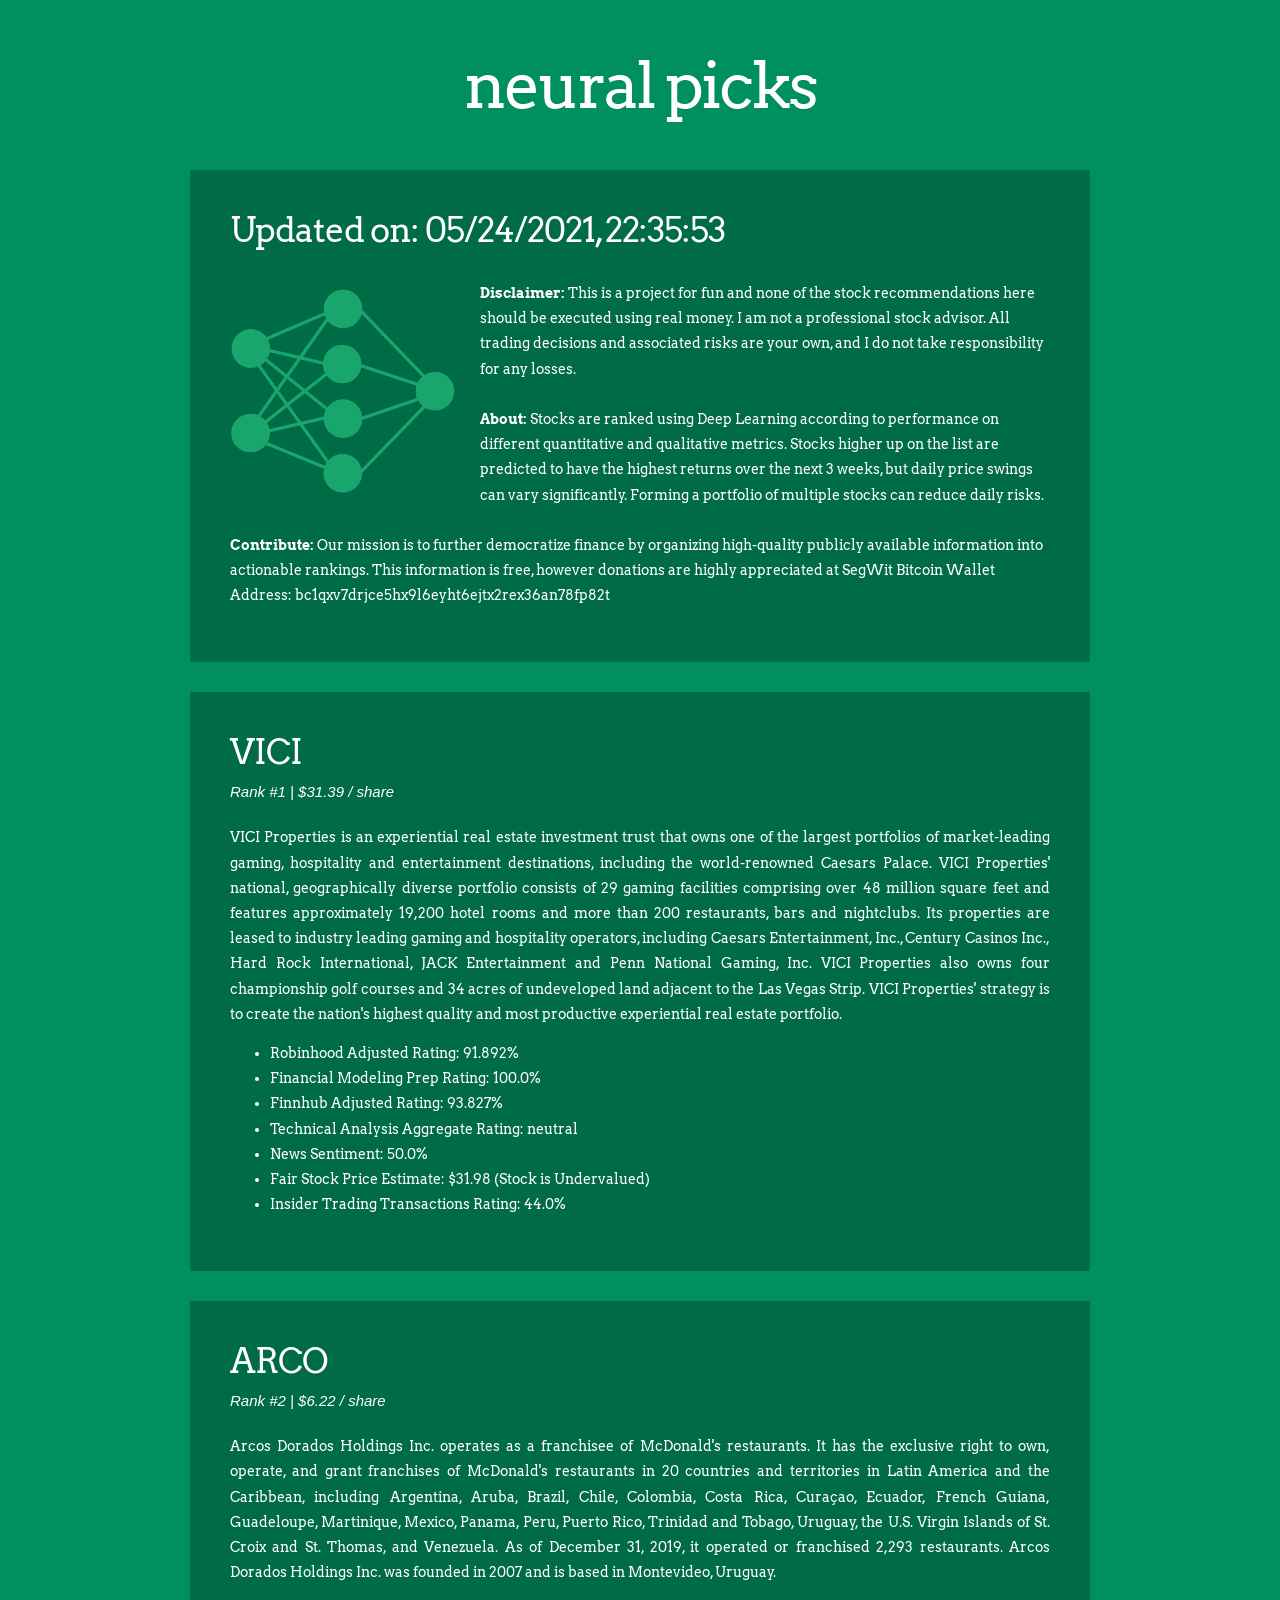
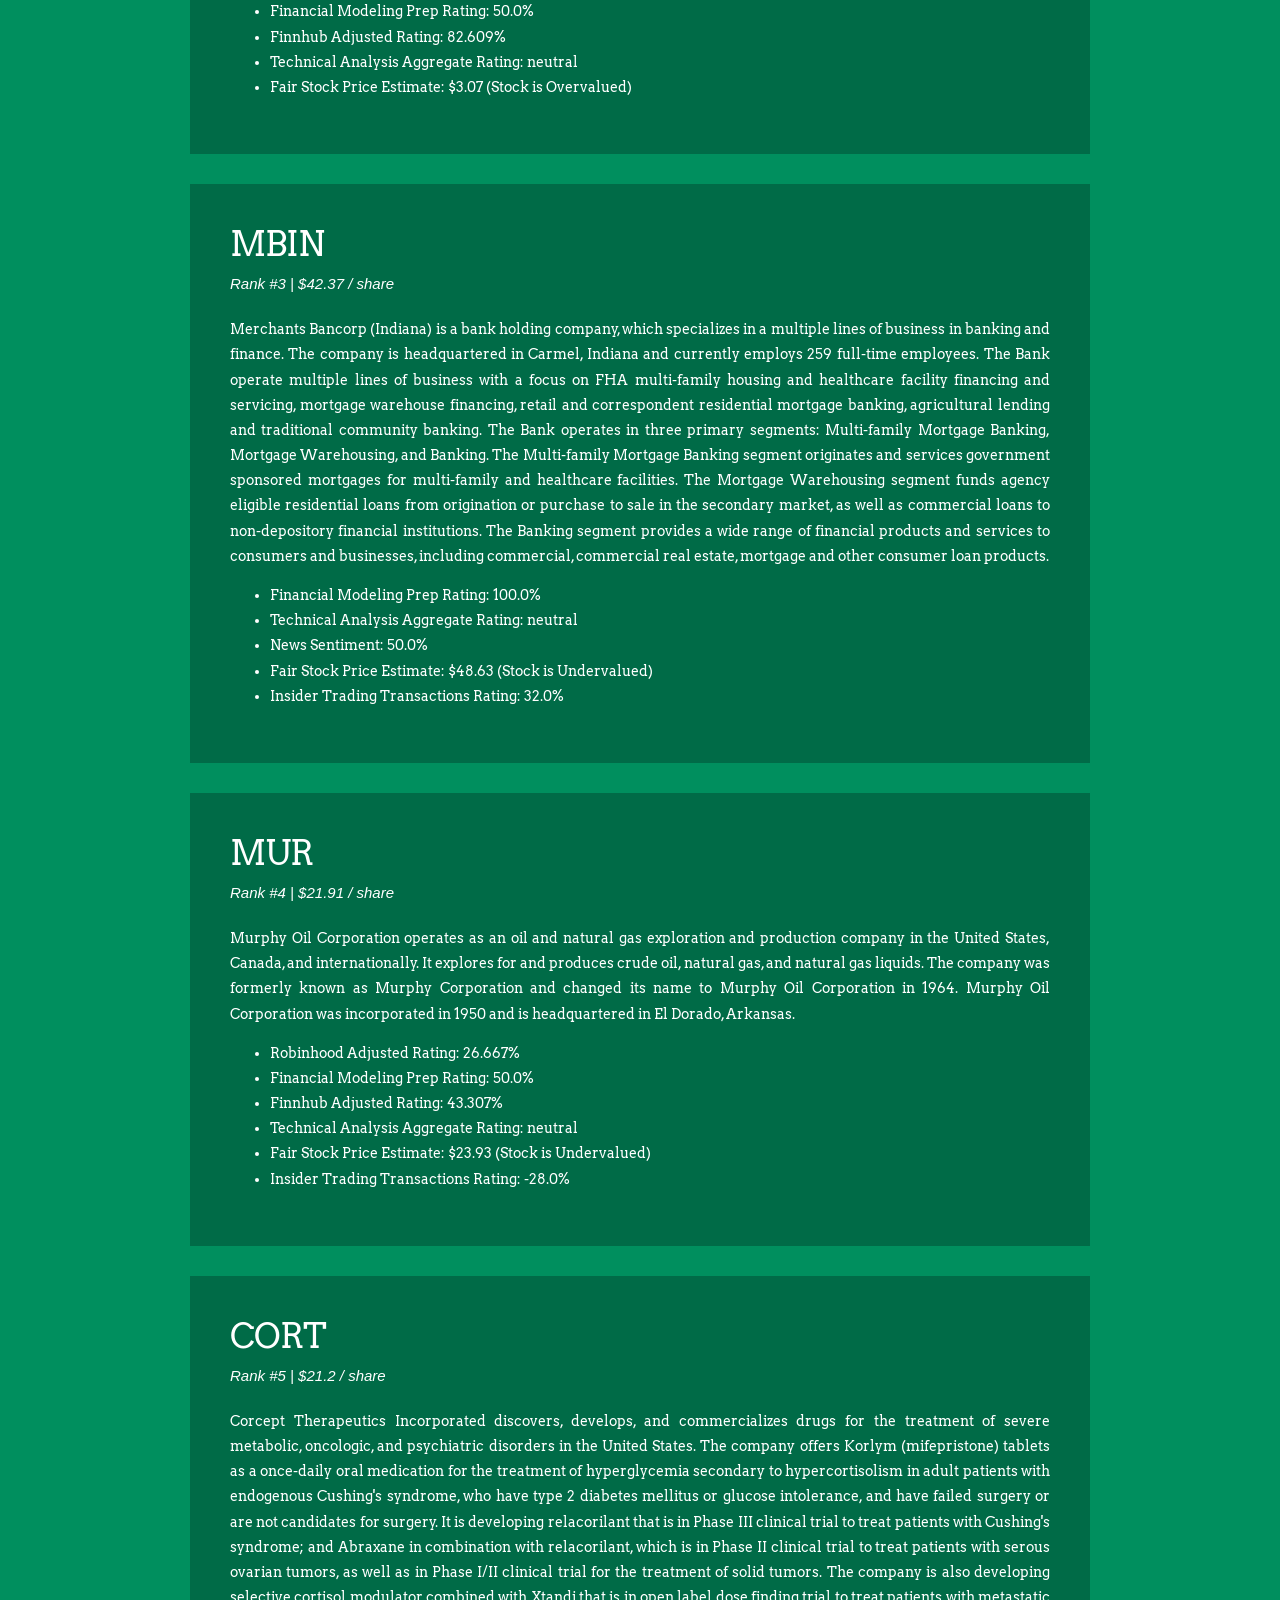
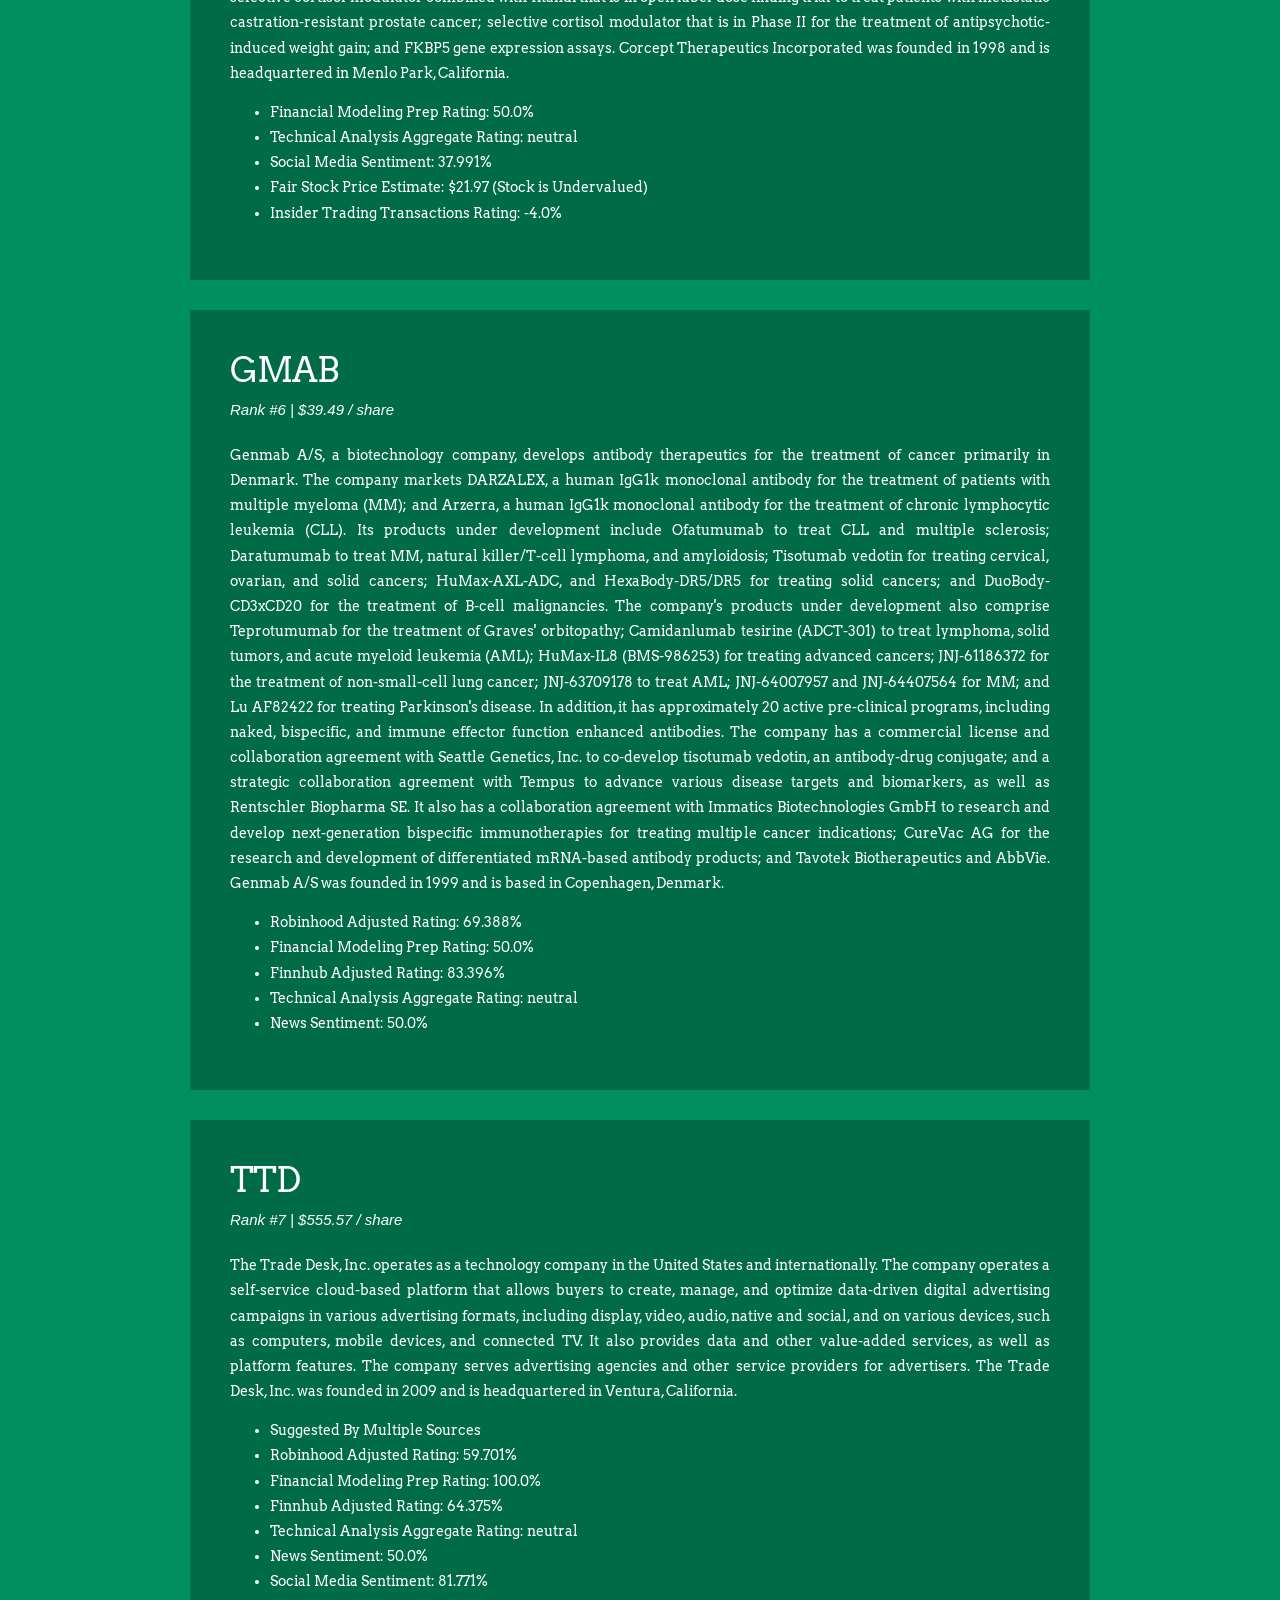
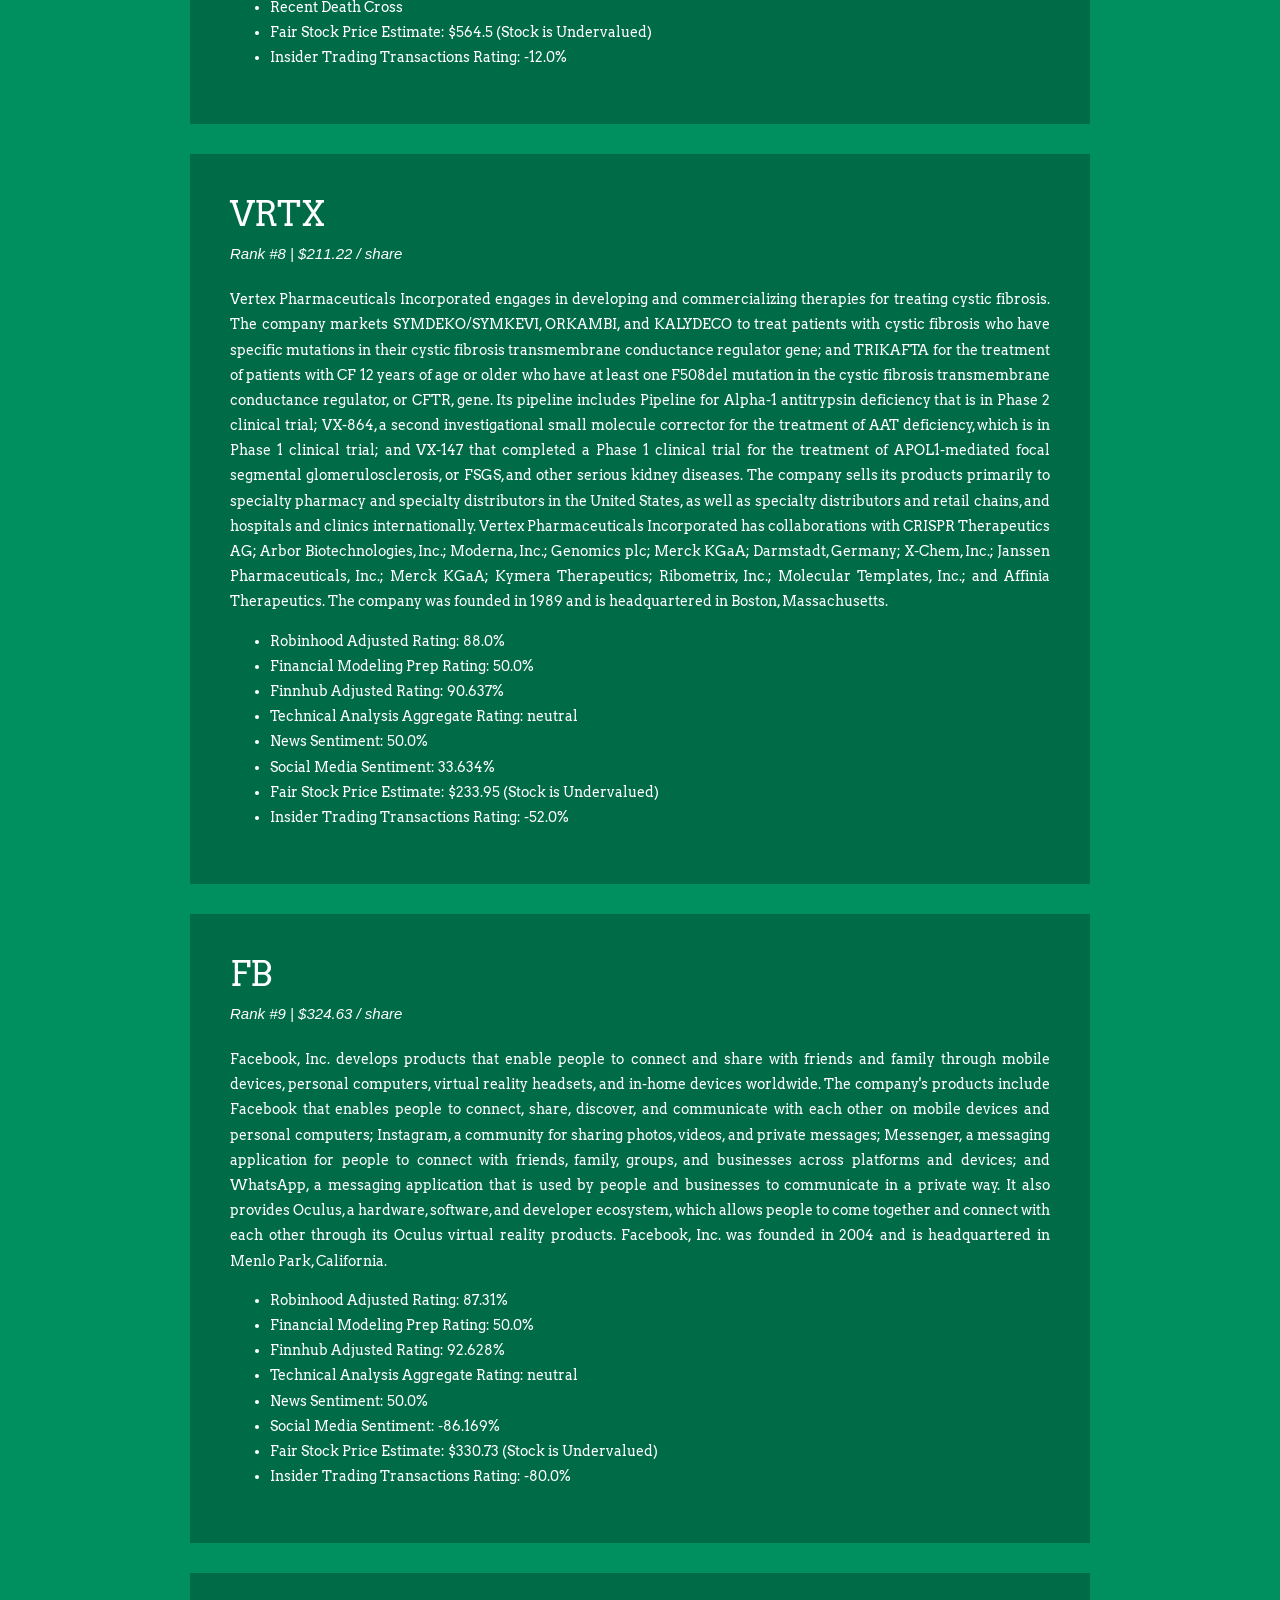
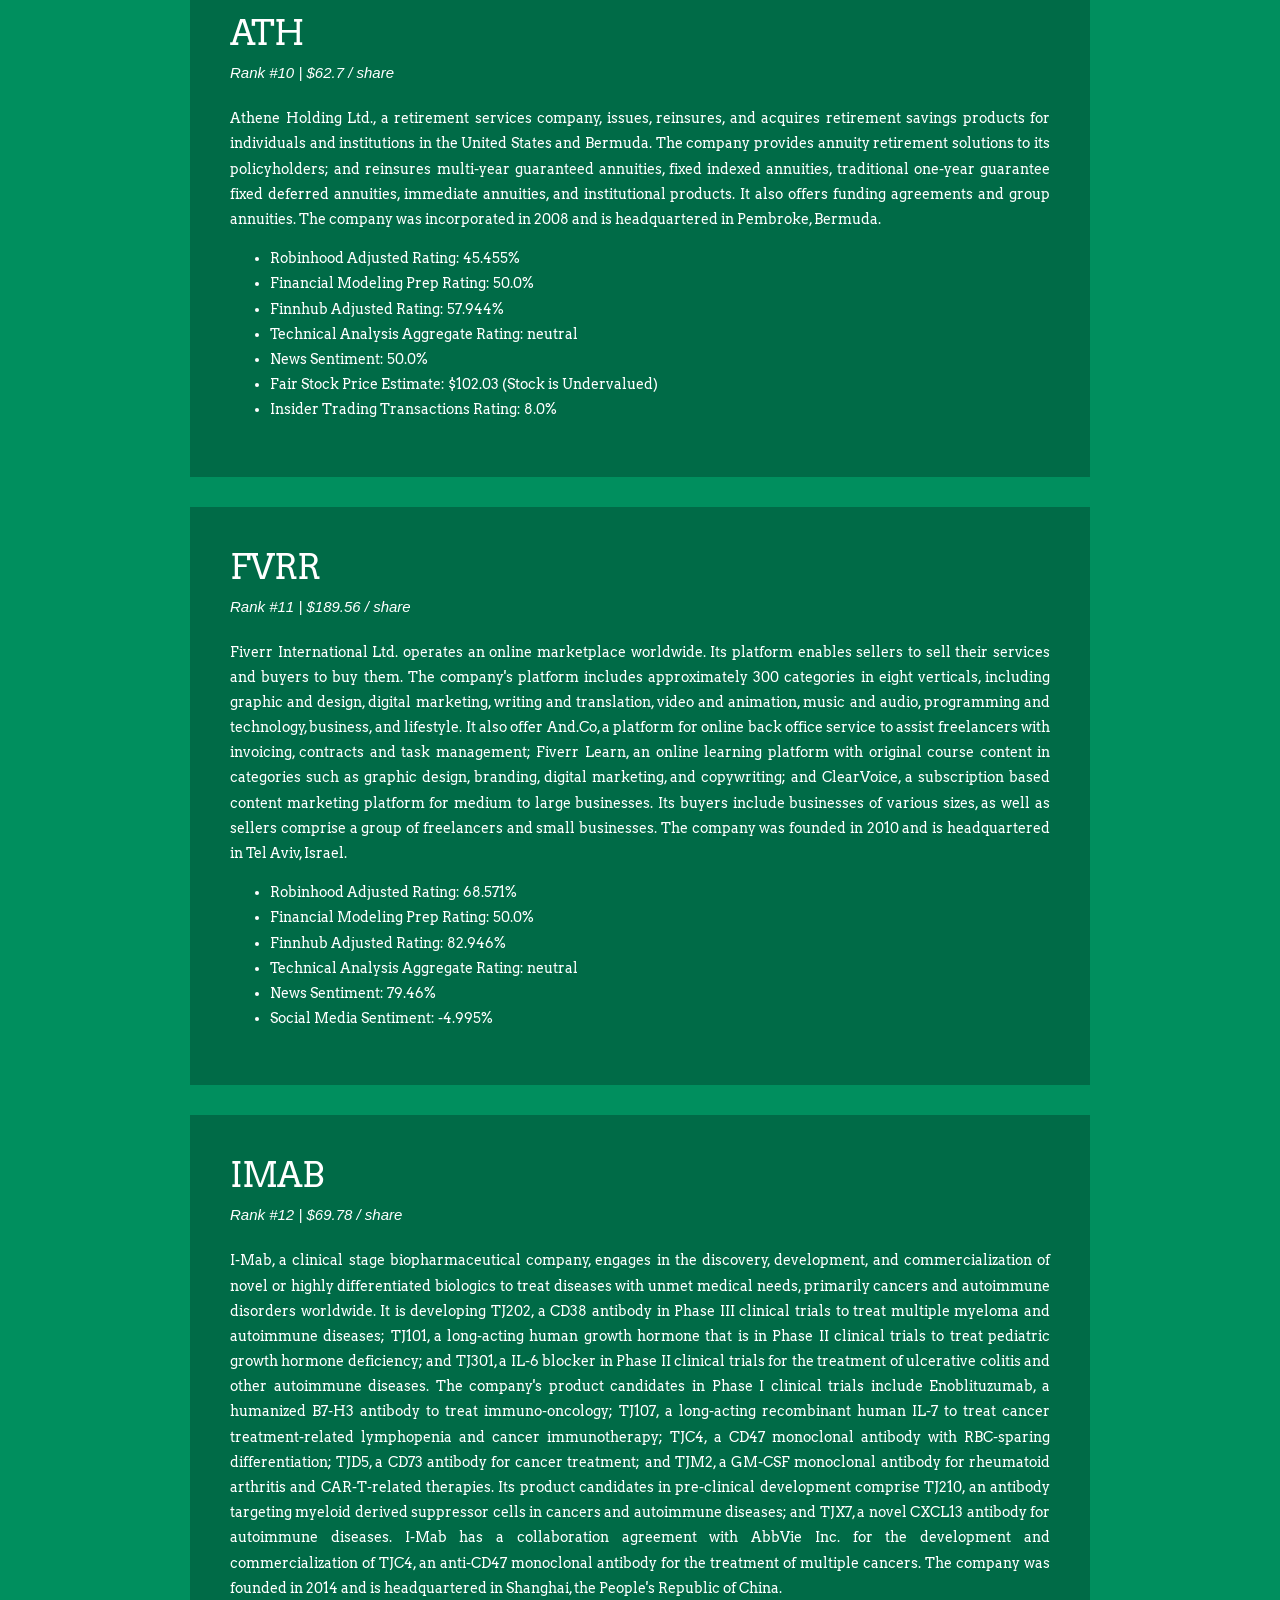
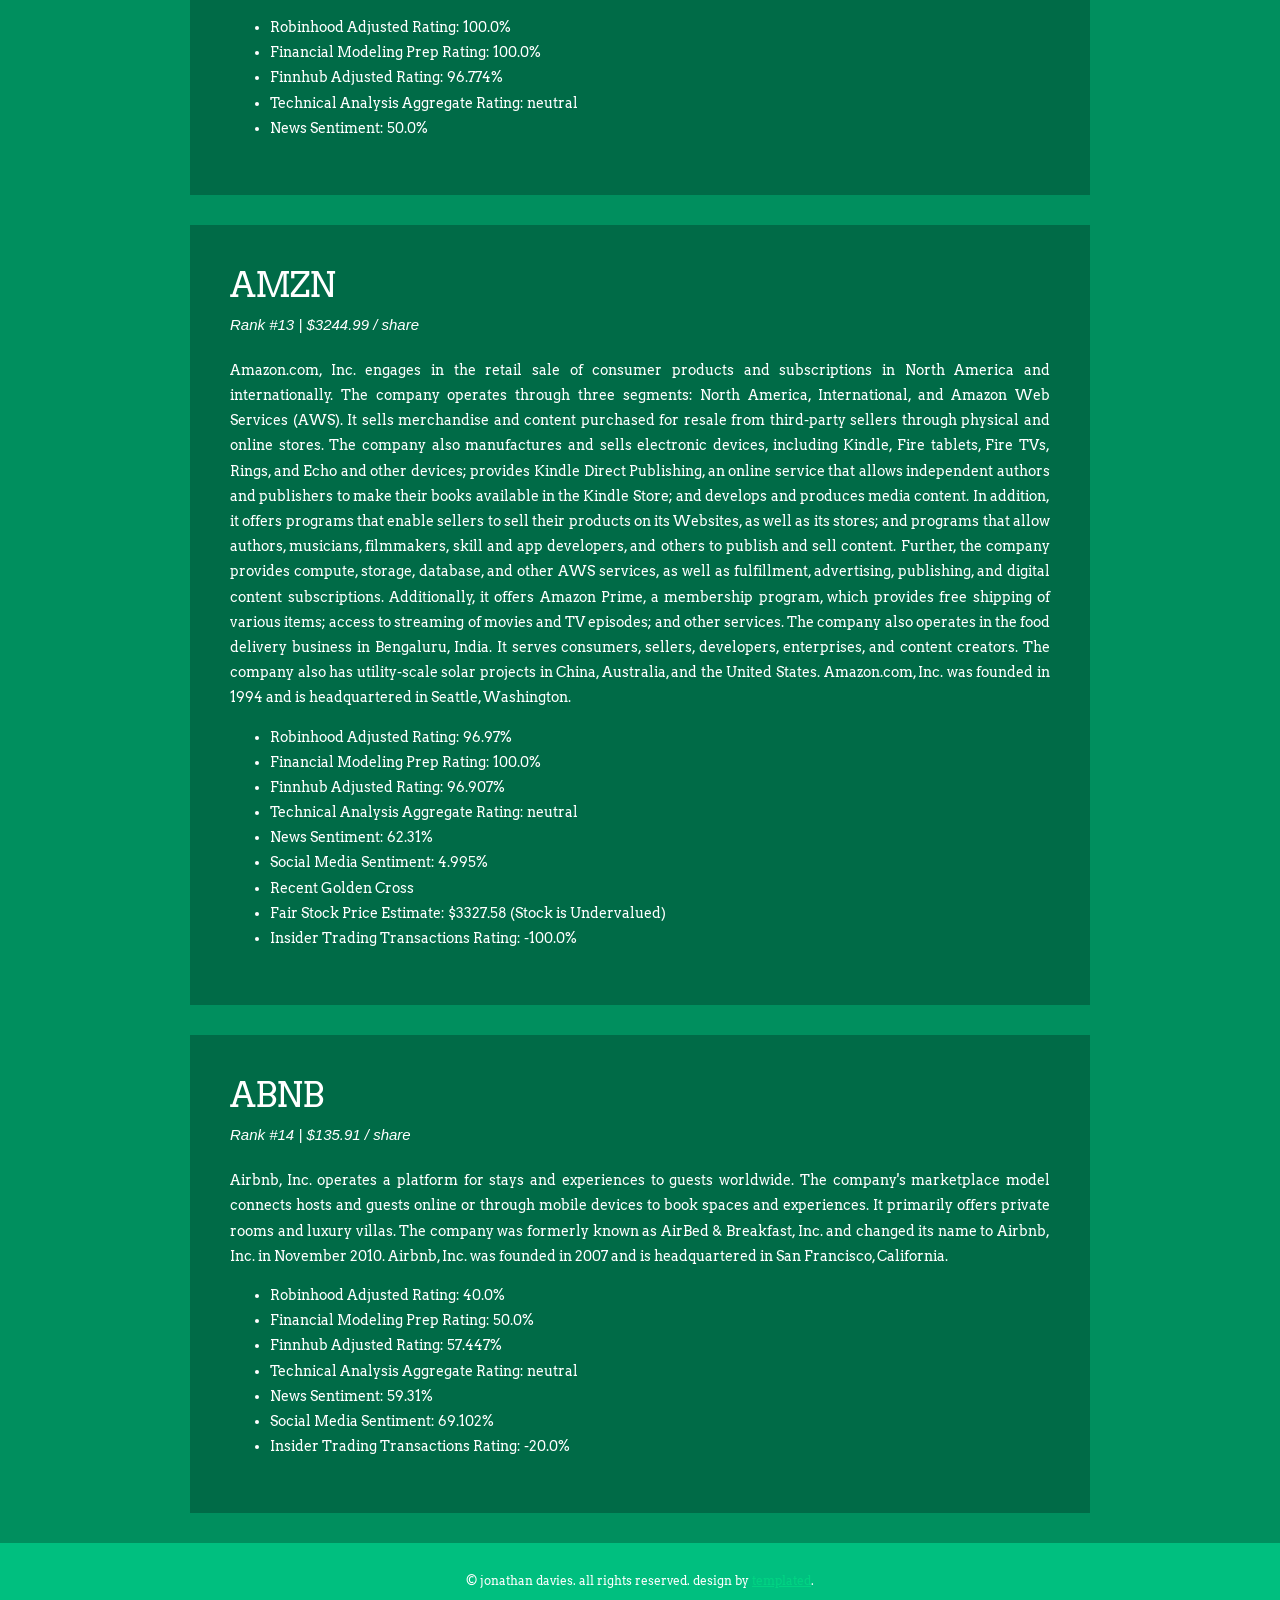
==== commit 1a8a52cf: "Revert "Automated Commit" This reverts commit 9da7700d7d0ca2c09a81b5fb8637f4d625b9eb8d." ====
--- a/index.html
+++ b/index.html
@@ -16,7 +16,7 @@
 </div>
 </div>
 <div id="about">
-<h2 class="title">Updated on: 05/31/2021, 14:33:19</h2>
+<h2 class="title">Updated on: 05/24/2021, 22:35:53</h2>
 <p><img src="images/pics01.jpg" alt="" width="225" height="225" class="alignleft" /><strong>Disclaimer:</strong> This is a project for fun and none of the stock recommendations here should be executed using real money. I am not a professional stock advisor. All trading decisions and associated risks are your own, and I do not take responsibility for any losses.<br /><br /><strong>About:</strong> Stocks are ranked using Deep Learning according to performance on different quantitative and qualitative metrics. Stocks higher up on the list are predicted to have the highest returns over the next 3 weeks, but daily price swings can vary significantly. Forming a portfolio of multiple stocks can reduce daily risks.<br /><br /><strong>Contribute:</strong> Our mission is to further democratize finance by organizing high-quality publicly available information into actionable rankings. This information is free, however donations are highly appreciated at SegWit Bitcoin Wallet Address: bc1qxv7drjce5hx9l6eyht6ejtx2rex36an78fp82t</p>
 <!-- AddToAny BEGIN -->
 <div class="a2a_kit a2a_kit_size_32 a2a_default_style">
@@ -29,114 +29,125 @@
 <script async src="https://static.addtoany.com/menu/page.js"></script>
 <!-- AddToAny END --></div>
 <div id="page">
-<div id="content"><div class="post"><h2 class="title"><a href="#">MRNA</a></h2><p class="meta">Rank #1 | $185.01 / share</p><div class="entry">       <p>Moderna, Inc., a clinical stage biotechnology company, develops therapeutics and vaccines based on messenger RNA for the treatment of infectious diseases, immuno-oncology, rare diseases, and cardiovascular diseases. As of February 15, 2019 the company had 11 programs in clinical trials and a total of 20 development candidates in six modalities comprising prophylactic vaccines, cancer vaccines, intratumoral immuno-oncology, localized regenerative therapeutics, systemic secreted therapeutics, and systemic intracellular therapeutics. The company has strategic alliances with AstraZeneca, Merck & Co., Vertex Pharmaceuticals, Biomedical Advanced Research and Development Authority, Defense Advanced Research Projects Agency, and Bill & Melinda Gates Foundation; and a research collaboration with Harvard University. Moderna, Inc. also has collaborations with Lonza Ltd. for the manufacture of mRNA-1273, a COVID-19 vaccine; and Catalent for fill-finish manufacturing of its COVID-19 vaccine candidate. The company was formerly known as Moderna Therapeutics, Inc. and changed its name to Moderna, Inc. in August 2018. Moderna, Inc. was founded in 2010 and is headquartered in Cambridge, Massachusetts.</p>       <ul>
-       <li>Robinhood Adjusted Rating: 47.761%</li>
+<div id="content"><div class="post"><h2 class="title"><a href="#">VICI</a></h2><p class="meta">Rank #1 | $31.39 / share</p><div class="entry">       <p>VICI Properties is an experiential real estate investment trust that owns one of the largest portfolios of market-leading gaming, hospitality and entertainment destinations, including the world-renowned Caesars Palace. VICI Properties' national, geographically diverse portfolio consists of 29 gaming facilities comprising over 48 million square feet and features approximately 19,200 hotel rooms and more than 200 restaurants, bars and nightclubs. Its properties are leased to industry leading gaming and hospitality operators, including Caesars Entertainment, Inc., Century Casinos Inc., Hard Rock International, JACK Entertainment and Penn National Gaming, Inc. VICI Properties also owns four championship golf courses and 34 acres of undeveloped land adjacent to the Las Vegas Strip. VICI Properties' strategy is to create the nation's highest quality and most productive experiential real estate portfolio.</p>       <ul>
+       <li>Robinhood Adjusted Rating: 91.892%</li>
        <li>Financial Modeling Prep Rating: 100.0%</li>
-       <li>Finnhub Adjusted Rating: 69.277%</li>
-       <li>Technical Analysis Aggregate Rating: neutral</li>
-       <li>News Sentiment: 80.0%</li>
-       <li>Social Media Sentiment: -63.51%</li>
-       <li>Fair Stock Price Estimate: $191.62 (Stock is Undervalued)</li>
-       <li>Insider Trading Transactions Rating: -52.0%</li>
-       </ul>
-</div></div><div class="post"><h2 class="title"><a href="#">TTD</a></h2><p class="meta">Rank #2 | $588.14 / share</p><div class="entry">       <p>The Trade Desk, Inc. operates as a technology company in the United States and internationally. The company operates a self-service cloud-based platform that allows buyers to create, manage, and optimize data-driven digital advertising campaigns in various advertising formats, including display, video, audio, native and social, and on various devices, such as computers, mobile devices, and connected TV. It also provides data and other value-added services, as well as platform features. The company serves advertising agencies and other service providers for advertisers. The Trade Desk, Inc. was founded in 2009 and is headquartered in Ventura, California.</p>       <ul>
-       <li>Suggested By Multiple Sources</li>
-       <li>Robinhood Adjusted Rating: 59.701%</li>
-       <li>Financial Modeling Prep Rating: 100.0%</li>
-       <li>Finnhub Adjusted Rating: 64.375%</li>
-       <li>Technical Analysis Aggregate Rating: neutral</li>
-       <li>News Sentiment: 79.46%</li>
-       <li>Social Media Sentiment: 88.532%</li>
-       <li>Recent Death Cross</li>
-       <li>Fair Stock Price Estimate: $597.07 (Stock is Undervalued)</li>
-       <li>Insider Trading Transactions Rating: -8.0%</li>
-       </ul>
-</div></div><div class="post"><h2 class="title"><a href="#">ATH</a></h2><p class="meta">Rank #3 | $62.63 / share</p><div class="entry">       <p>Athene Holding Ltd., a retirement services company, issues, reinsures, and acquires retirement savings products for individuals and institutions in the United States and Bermuda. The company provides annuity retirement solutions to its policyholders; and reinsures multi-year guaranteed annuities, fixed indexed annuities, traditional one-year guarantee fixed deferred annuities, immediate annuities, and institutional products. It also offers funding agreements and group annuities. The company was incorporated in 2008 and is headquartered in Pembroke, Bermuda.</p>       <ul>
-       <li>Robinhood Adjusted Rating: 45.455%</li>
-       <li>Financial Modeling Prep Rating: 50.0%</li>
-       <li>Finnhub Adjusted Rating: 57.944%</li>
+       <li>Finnhub Adjusted Rating: 93.827%</li>
        <li>Technical Analysis Aggregate Rating: neutral</li>
        <li>News Sentiment: 50.0%</li>
-       <li>Fair Stock Price Estimate: $101.96 (Stock is Undervalued)</li>
-       <li>Insider Trading Transactions Rating: 0.0%</li>
+       <li>Fair Stock Price Estimate: $31.98 (Stock is Undervalued)</li>
+       <li>Insider Trading Transactions Rating: 44.0%</li>
        </ul>
-</div></div><div class="post"><h2 class="title"><a href="#">AMZN</a></h2><p class="meta">Rank #4 | $3223.07 / share</p><div class="entry">       <p>Amazon.com, Inc. engages in the retail sale of consumer products and subscriptions in North America and internationally. The company operates through three segments: North America, International, and Amazon Web Services (AWS). It sells merchandise and content purchased for resale from third-party sellers through physical and online stores. The company also manufactures and sells electronic devices, including Kindle, Fire tablets, Fire TVs, Rings, and Echo and other devices; provides Kindle Direct Publishing, an online service that allows independent authors and publishers to make their books available in the Kindle Store; and develops and produces media content. In addition, it offers programs that enable sellers to sell their products on its Websites, as well as its stores; and programs that allow authors, musicians, filmmakers, skill and app developers, and others to publish and sell content. Further, the company provides compute, storage, database, and other AWS services, as well as fulfillment, advertising, publishing, and digital content subscriptions. Additionally, it offers Amazon Prime, a membership program, which provides free shipping of various items; access to streaming of movies and TV episodes; and other services. The company also operates in the food delivery business in Bengaluru, India. It serves consumers, sellers, developers, enterprises, and content creators. The company also has utility-scale solar projects in China, Australia, and the United States. Amazon.com, Inc. was founded in 1994 and is headquartered in Seattle, Washington.</p>       <ul>
-       <li>Robinhood Adjusted Rating: 96.97%</li>
-       <li>Financial Modeling Prep Rating: 100.0%</li>
-       <li>Finnhub Adjusted Rating: 96.907%</li>
+</div></div><div class="post"><h2 class="title"><a href="#">ARCO</a></h2><p class="meta">Rank #2 | $6.22 / share</p><div class="entry">       <p>Arcos Dorados Holdings Inc. operates as a franchisee of McDonald's restaurants. It has the exclusive right to own, operate, and grant franchises of McDonald's restaurants in 20 countries and territories in Latin America and the Caribbean, including Argentina, Aruba, Brazil, Chile, Colombia, Costa Rica, Curaçao, Ecuador, French Guiana, Guadeloupe, Martinique, Mexico, Panama, Peru, Puerto Rico, Trinidad and Tobago, Uruguay, the U.S. Virgin Islands of St. Croix and St. Thomas, and Venezuela. As of December 31, 2019, it operated or franchised 2,293 restaurants. Arcos Dorados Holdings Inc. was founded in 2007 and is based in Montevideo, Uruguay.</p>       <ul>
+       <li>Financial Modeling Prep Rating: 50.0%</li>
+       <li>Finnhub Adjusted Rating: 82.609%</li>
        <li>Technical Analysis Aggregate Rating: neutral</li>
-       <li>News Sentiment: 79.54%</li>
-       <li>Social Media Sentiment: -53.701%</li>
-       <li>Fair Stock Price Estimate: $3305.66 (Stock is Undervalued)</li>
-       <li>Insider Trading Transactions Rating: -68.0%</li>
+       <li>Fair Stock Price Estimate: $3.07 (Stock is Overvalued)</li>
        </ul>
-</div></div><div class="post"><h2 class="title"><a href="#">FB</a></h2><p class="meta">Rank #5 | $328.73 / share</p><div class="entry">       <p>Facebook, Inc. develops products that enable people to connect and share with friends and family through mobile devices, personal computers, virtual reality headsets, and in-home devices worldwide. The company's products include Facebook that enables people to connect, share, discover, and communicate with each other on mobile devices and personal computers; Instagram, a community for sharing photos, videos, and private messages; Messenger, a messaging application for people to connect with friends, family, groups, and businesses across platforms and devices; and WhatsApp, a messaging application that is used by people and businesses to communicate in a private way. It also provides Oculus, a hardware, software, and developer ecosystem, which allows people to come together and connect with each other through its Oculus virtual reality products. Facebook, Inc. was founded in 2004 and is headquartered in Menlo Park, California.</p>       <ul>
-       <li>Robinhood Adjusted Rating: 87.31%</li>
-       <li>Financial Modeling Prep Rating: 50.0%</li>
-       <li>Finnhub Adjusted Rating: 92.628%</li>
-       <li>Technical Analysis Aggregate Rating: neutral</li>
-       <li>News Sentiment: 32.5%</li>
-       <li>Social Media Sentiment: -90.512%</li>
-       <li>Fair Stock Price Estimate: $334.83 (Stock is Undervalued)</li>
-       <li>Insider Trading Transactions Rating: -76.0%</li>
-       </ul>
-</div></div><div class="post"><h2 class="title"><a href="#">RILY</a></h2><p class="meta">Rank #6 | $73.64 / share</p><div class="entry">       <p>B. Riley Financial, Inc., through its subsidiaries, provides collaborative financial services and solutions in North America, Australia, and Europe. The Capital Markets segments offers range of investment banking, corporate finance, consulting, financial advisory, research, securities lending, wealth management, and sales and trading services to corporate, institutional, and high net worth clients. This segment also provides merger and acquisitions, restructuring advisory, initial and secondary public offerings, and institutional private placements services; asset management services; manages various private and public funds for institutional and individual investors; and trades in equity securities. The Auction and Liquidation Segment offers retail store liquidation, and wholesale and industrial assets disposition services. The Valuation and Appraisal segment provides valuation and appraisal services, which include valuation of assets to financial institutions, lenders, private equity firms, and other capital provider. The Principal Investments - United Online and magicJack segment provides consumer subscription services consisting of Internet access services and devices under the NetZero and Juno brands, as well as voice over IP cloud-based technology and communication services. The Brands segments provides licensing of a brand investment portfolio, including Catherine Malandrino, English Laundry, Joan Vass, Kensie Girl, Limited Too, and Nanette Lepore. In addition, it offers advisory services to private funds, and institutional and high net worth investors; brokerage services; senior secured and second lien secured loans to middle market public and the private U.S. companies; and consulting services to shareholders, creditors, and companies. The company was formerly known as Great American Group, Inc. and changed its name to B. Riley Financial, Inc. in November 2014. B. Riley Financial, Inc. was founded in 1973 and is headquartered in Los Angeles, California.</p>       <ul>
+</div></div><div class="post"><h2 class="title"><a href="#">MBIN</a></h2><p class="meta">Rank #3 | $42.37 / share</p><div class="entry">       <p>Merchants Bancorp (Indiana) is a bank holding company, which specializes in a multiple lines of business in banking and finance. The company is headquartered in Carmel, Indiana and currently employs 259 full-time employees. The Bank operate multiple lines of business with a focus on FHA multi-family housing and healthcare facility financing and servicing, mortgage warehouse financing, retail and correspondent residential mortgage banking, agricultural lending and traditional community banking. The Bank operates in three primary segments: Multi-family Mortgage Banking, Mortgage Warehousing, and Banking. The Multi-family Mortgage Banking segment originates and services government sponsored mortgages for multi-family and healthcare facilities. The Mortgage Warehousing segment funds agency eligible residential loans from origination or purchase to sale in the secondary market, as well as commercial loans to non-depository financial institutions. The Banking segment provides a wide range of financial products and services to consumers and businesses, including commercial, commercial real estate, mortgage and other consumer loan products.</p>       <ul>
        <li>Financial Modeling Prep Rating: 100.0%</li>
        <li>Technical Analysis Aggregate Rating: neutral</li>
        <li>News Sentiment: 50.0%</li>
-       <li>Fair Stock Price Estimate: $77.63 (Stock is Undervalued)</li>
-       <li>Insider Trading Transactions Rating: 28.0%</li>
+       <li>Fair Stock Price Estimate: $48.63 (Stock is Undervalued)</li>
+       <li>Insider Trading Transactions Rating: 32.0%</li>
        </ul>
-</div></div><div class="post"><h2 class="title"><a href="#">ADBE</a></h2><p class="meta">Rank #7 | $504.58 / share</p><div class="entry">       <p>Adobe Inc. operates as a diversified software company worldwide. Its Digital Media segment provides tools and solutions that enable individuals, teams, and enterprises to create, publish, promote, and monetize their digital content. Its flagship product is Creative Cloud, a subscription service that allows customer to download and access the latest versions of its creative products. This segment serves content creators, experience designers, app developers, enthusiasts, students, social media users, and creative professionals, as well as marketing departments and agencies, companies and publishers. The company's Digital Experience segment offers products, services, and solutions for creating, managing, executing, measuring, monetizing and optimizing customer experiences from advertising to commerce. This segment serves marketers, advertisers, agencies, publishers, merchandisers, merchants, web analysts, data scientists, developers, marketing executives, information management and technology executives, product development executives, and sales and support executives. Its Publishing segment offers products and services, such as e-learning solutions, technical document publishing, web conferencing, document and forms platform, web application development, and high-end printing, as well as publishing needs of technical and business, and original equipment manufacturers (OEMs) printing businesses. The company offers its products and services directly to enterprise customers through its sales force and local field offices, as well as to end-users through app stores and through its Website at adobe.com. It also distributes products and services through a network of distributors, value-added resellers, systems integrators, software vendors and developers, retailers, and OEMs. The company was formerly known as Adobe Systems Incorporated and changed its name to Adobe Inc. in October 2018. The company was founded in 1982 and is headquartered in San Jose, California.</p>       <ul>
-       <li>Robinhood Adjusted Rating: 84.848%</li>
-       <li>Financial Modeling Prep Rating: 100.0%</li>
-       <li>Finnhub Adjusted Rating: 91.803%</li>
+</div></div><div class="post"><h2 class="title"><a href="#">MUR</a></h2><p class="meta">Rank #4 | $21.91 / share</p><div class="entry">       <p>Murphy Oil Corporation operates as an oil and natural gas exploration and production company in the United States, Canada, and internationally. It explores for and produces crude oil, natural gas, and natural gas liquids. The company was formerly known as Murphy Corporation and changed its name to Murphy Oil Corporation in 1964. Murphy Oil Corporation was incorporated in 1950 and is headquartered in El Dorado, Arkansas.</p>       <ul>
+       <li>Robinhood Adjusted Rating: 26.667%</li>
+       <li>Financial Modeling Prep Rating: 50.0%</li>
+       <li>Finnhub Adjusted Rating: 43.307%</li>
        <li>Technical Analysis Aggregate Rating: neutral</li>
-       <li>News Sentiment: 86.08%</li>
-       <li>Social Media Sentiment: 50.048%</li>
-       <li>Fair Stock Price Estimate: $512.59 (Stock is Undervalued)</li>
-       <li>Insider Trading Transactions Rating: -44.0%</li>
+       <li>Fair Stock Price Estimate: $23.93 (Stock is Undervalued)</li>
+       <li>Insider Trading Transactions Rating: -28.0%</li>
        </ul>
-</div></div><div class="post"><h2 class="title"><a href="#">MED</a></h2><p class="meta">Rank #8 | $332.25 / share</p><div class="entry">       <p>Medifast, Inc., through its subsidiaries, manufactures and distributes weight loss, weight management, healthy living products, and other consumable health and nutritional products in the United States and the Asia-Pacific. It offers bars, bites, pretzels, puffs, oatmeal and cereal crunch products, drinks, hearty choices, pancakes, puddings, soft serves, shakes, smoothies, soft bakes, and soups under the Medifast, OPTAVIA, Thrive by Medifast, Optimal Health by Take Shape for Life, and Flavors of Home brands. The company markets its products through direct ecommerce platform and franchise weight control center channels. Medifast, Inc. was founded in 1980 and is headquartered in Baltimore, Maryland.</p>       <ul>
-       <li>Financial Modeling Prep Rating: 100.0%</li>
+</div></div><div class="post"><h2 class="title"><a href="#">CORT</a></h2><p class="meta">Rank #5 | $21.2 / share</p><div class="entry">       <p>Corcept Therapeutics Incorporated discovers, develops, and commercializes drugs for the treatment of severe metabolic, oncologic, and psychiatric disorders in the United States. The company offers Korlym (mifepristone) tablets as a once-daily oral medication for the treatment of hyperglycemia secondary to hypercortisolism in adult patients with endogenous Cushing's syndrome, who have type 2 diabetes mellitus or glucose intolerance, and have failed surgery or are not candidates for surgery. It is developing relacorilant that is in Phase III clinical trial to treat patients with Cushing's syndrome; and Abraxane in combination with relacorilant, which is in Phase II clinical trial to treat patients with serous ovarian tumors, as well as in Phase I/II clinical trial for the treatment of solid tumors. The company is also developing selective cortisol modulator combined with Xtandi that is in open label dose finding trial to treat patients with metastatic castration-resistant prostate cancer; selective cortisol modulator that is in Phase II for the treatment of antipsychotic-induced weight gain; and FKBP5 gene expression assays. Corcept Therapeutics Incorporated was founded in 1998 and is headquartered in Menlo Park, California.</p>       <ul>
+       <li>Financial Modeling Prep Rating: 50.0%</li>
        <li>Technical Analysis Aggregate Rating: neutral</li>
-       <li>News Sentiment: 96.58%</li>
        <li>Social Media Sentiment: 37.991%</li>
-       <li>Fair Stock Price Estimate: $345.29 (Stock is Undervalued)</li>
-       <li>Insider Trading Transactions Rating: -16.0%</li>
+       <li>Fair Stock Price Estimate: $21.97 (Stock is Undervalued)</li>
+       <li>Insider Trading Transactions Rating: -4.0%</li>
        </ul>
-</div></div><div class="post"><h2 class="title"><a href="#">GMAB</a></h2><p class="meta">Rank #9 | $40.62 / share</p><div class="entry">       <p>Genmab A/S, a biotechnology company, develops antibody therapeutics for the treatment of cancer primarily in Denmark. The company markets DARZALEX, a human IgG1k monoclonal antibody for the treatment of patients with multiple myeloma (MM); and Arzerra, a human IgG1k monoclonal antibody for the treatment of chronic lymphocytic leukemia (CLL). Its products under development include Ofatumumab to treat CLL and multiple sclerosis; Daratumumab to treat MM, natural killer/T-cell lymphoma, and amyloidosis; Tisotumab vedotin for treating cervical, ovarian, and solid cancers; HuMax-AXL-ADC, and HexaBody-DR5/DR5 for treating solid cancers; and DuoBody-CD3xCD20 for the treatment of B-cell malignancies. The company's products under development also comprise Teprotumumab for the treatment of Graves' orbitopathy; Camidanlumab tesirine (ADCT-301) to treat lymphoma, solid tumors, and acute myeloid leukemia (AML); HuMax-IL8 (BMS-986253) for treating advanced cancers; JNJ-61186372 for the treatment of non-small-cell lung cancer; JNJ-63709178 to treat AML; JNJ-64007957 and JNJ-64407564 for MM; and Lu AF82422 for treating Parkinson's disease. In addition, it has approximately 20 active pre-clinical programs, including naked, bispecific, and immune effector function enhanced antibodies. The company has a commercial license and collaboration agreement with Seattle Genetics, Inc. to co-develop tisotumab vedotin, an antibody-drug conjugate; and a strategic collaboration agreement with Tempus to advance various disease targets and biomarkers, as well as Rentschler Biopharma SE. It also has a collaboration agreement with Immatics Biotechnologies GmbH to research and develop next-generation bispecific immunotherapies for treating multiple cancer indications; CureVac AG for the research and development of differentiated mRNA-based antibody products; and Tavotek Biotherapeutics and AbbVie. Genmab A/S was founded in 1999 and is based in Copenhagen, Denmark.</p>       <ul>
+</div></div><div class="post"><h2 class="title"><a href="#">GMAB</a></h2><p class="meta">Rank #6 | $39.49 / share</p><div class="entry">       <p>Genmab A/S, a biotechnology company, develops antibody therapeutics for the treatment of cancer primarily in Denmark. The company markets DARZALEX, a human IgG1k monoclonal antibody for the treatment of patients with multiple myeloma (MM); and Arzerra, a human IgG1k monoclonal antibody for the treatment of chronic lymphocytic leukemia (CLL). Its products under development include Ofatumumab to treat CLL and multiple sclerosis; Daratumumab to treat MM, natural killer/T-cell lymphoma, and amyloidosis; Tisotumab vedotin for treating cervical, ovarian, and solid cancers; HuMax-AXL-ADC, and HexaBody-DR5/DR5 for treating solid cancers; and DuoBody-CD3xCD20 for the treatment of B-cell malignancies. The company's products under development also comprise Teprotumumab for the treatment of Graves' orbitopathy; Camidanlumab tesirine (ADCT-301) to treat lymphoma, solid tumors, and acute myeloid leukemia (AML); HuMax-IL8 (BMS-986253) for treating advanced cancers; JNJ-61186372 for the treatment of non-small-cell lung cancer; JNJ-63709178 to treat AML; JNJ-64007957 and JNJ-64407564 for MM; and Lu AF82422 for treating Parkinson's disease. In addition, it has approximately 20 active pre-clinical programs, including naked, bispecific, and immune effector function enhanced antibodies. The company has a commercial license and collaboration agreement with Seattle Genetics, Inc. to co-develop tisotumab vedotin, an antibody-drug conjugate; and a strategic collaboration agreement with Tempus to advance various disease targets and biomarkers, as well as Rentschler Biopharma SE. It also has a collaboration agreement with Immatics Biotechnologies GmbH to research and develop next-generation bispecific immunotherapies for treating multiple cancer indications; CureVac AG for the research and development of differentiated mRNA-based antibody products; and Tavotek Biotherapeutics and AbbVie. Genmab A/S was founded in 1999 and is based in Copenhagen, Denmark.</p>       <ul>
        <li>Robinhood Adjusted Rating: 69.388%</li>
        <li>Financial Modeling Prep Rating: 50.0%</li>
        <li>Finnhub Adjusted Rating: 83.396%</li>
        <li>Technical Analysis Aggregate Rating: neutral</li>
        <li>News Sentiment: 50.0%</li>
        </ul>
-</div></div><div class="post"><h2 class="title"><a href="#">ACN</a></h2><p class="meta">Rank #10 | $282.16 / share</p><div class="entry">       <p>Accenture plc, a professional services company, provides strategy and consulting, interactive, and technology and operations services worldwide. The company also provides outsourcing services. It serves communications, media, high tech, software, and platform companies; banking, capital market, and insurance industries; and consumer goods, retail, travel services, industrial, and life science industries, as well as clients in health, public service, chemicals and natural resources, energy, and utilities sectors. Accenture plc has alliance relationships with Adobe, Alibaba, Amazon Web Services, Blue Yonder, Cisco, Dell, Google, HPE, IBM RedHat, Microsoft, Oracle, Pegasystems, Salesforce, SAP, ServiceNow, VMWare, Workday, and Massachusetts Institute of Technology. The company was incorporated in 2009 and is based in Dublin, Ireland.</p>       <ul>
-       <li>Robinhood Adjusted Rating: 66.019%</li>
+</div></div><div class="post"><h2 class="title"><a href="#">TTD</a></h2><p class="meta">Rank #7 | $555.57 / share</p><div class="entry">       <p>The Trade Desk, Inc. operates as a technology company in the United States and internationally. The company operates a self-service cloud-based platform that allows buyers to create, manage, and optimize data-driven digital advertising campaigns in various advertising formats, including display, video, audio, native and social, and on various devices, such as computers, mobile devices, and connected TV. It also provides data and other value-added services, as well as platform features. The company serves advertising agencies and other service providers for advertisers. The Trade Desk, Inc. was founded in 2009 and is headquartered in Ventura, California.</p>       <ul>
+       <li>Suggested By Multiple Sources</li>
+       <li>Robinhood Adjusted Rating: 59.701%</li>
        <li>Financial Modeling Prep Rating: 100.0%</li>
-       <li>Finnhub Adjusted Rating: 76.793%</li>
+       <li>Finnhub Adjusted Rating: 64.375%</li>
        <li>Technical Analysis Aggregate Rating: neutral</li>
-       <li>News Sentiment: 77.06%</li>
-       <li>Social Media Sentiment: 46.208%</li>
-       <li>Fair Stock Price Estimate: $295.15 (Stock is Undervalued)</li>
-       <li>Insider Trading Transactions Rating: -4.0%</li>
+       <li>News Sentiment: 50.0%</li>
+       <li>Social Media Sentiment: 81.771%</li>
+       <li>Recent Death Cross</li>
+       <li>Fair Stock Price Estimate: $564.5 (Stock is Undervalued)</li>
+       <li>Insider Trading Transactions Rating: -12.0%</li>
        </ul>
-</div></div><div class="post"><h2 class="title"><a href="#">ABNB</a></h2><p class="meta">Rank #11 | $140.4 / share</p><div class="entry">       <p>Airbnb, Inc. operates a platform for stays and experiences to guests worldwide. The company's marketplace model connects hosts and guests online or through mobile devices to book spaces and experiences. It primarily offers private rooms and luxury villas. The company was formerly known as AirBed & Breakfast, Inc. and changed its name to Airbnb, Inc. in November 2010. Airbnb, Inc. was founded in 2007 and is headquartered in San Francisco, California.</p>       <ul>
-       <li>Robinhood Adjusted Rating: 40.0%</li>
+</div></div><div class="post"><h2 class="title"><a href="#">VRTX</a></h2><p class="meta">Rank #8 | $211.22 / share</p><div class="entry">       <p>Vertex Pharmaceuticals Incorporated engages in developing and commercializing therapies for treating cystic fibrosis. The company markets SYMDEKO/SYMKEVI, ORKAMBI, and KALYDECO to treat patients with cystic fibrosis who have specific mutations in their cystic fibrosis transmembrane conductance regulator gene; and TRIKAFTA for the treatment of patients with CF 12 years of age or older who have at least one F508del mutation in the cystic fibrosis transmembrane conductance regulator, or CFTR, gene. Its pipeline includes Pipeline for Alpha-1 antitrypsin deficiency that is in Phase 2 clinical trial; VX-864, a second investigational small molecule corrector for the treatment of AAT deficiency, which is in Phase 1 clinical trial; and VX-147 that completed a Phase 1 clinical trial for the treatment of APOL1-mediated focal segmental glomerulosclerosis, or FSGS, and other serious kidney diseases. The company sells its products primarily to specialty pharmacy and specialty distributors in the United States, as well as specialty distributors and retail chains, and hospitals and clinics internationally. Vertex Pharmaceuticals Incorporated has collaborations with CRISPR Therapeutics AG; Arbor Biotechnologies, Inc.; Moderna, Inc.; Genomics plc; Merck KGaA; Darmstadt, Germany; X-Chem, Inc.; Janssen Pharmaceuticals, Inc.; Merck KGaA; Kymera Therapeutics; Ribometrix, Inc.; Molecular Templates, Inc.; and Affinia Therapeutics. The company was founded in 1989 and is headquartered in Boston, Massachusetts.</p>       <ul>
+       <li>Robinhood Adjusted Rating: 88.0%</li>
        <li>Financial Modeling Prep Rating: 50.0%</li>
-       <li>Finnhub Adjusted Rating: 57.447%</li>
+       <li>Finnhub Adjusted Rating: 90.637%</li>
        <li>Technical Analysis Aggregate Rating: neutral</li>
-       <li>News Sentiment: 88.88%</li>
-       <li>Social Media Sentiment: 46.208%</li>
-       <li>Insider Trading Transactions Rating: -36.0%</li>
+       <li>News Sentiment: 50.0%</li>
+       <li>Social Media Sentiment: 33.634%</li>
+       <li>Fair Stock Price Estimate: $233.95 (Stock is Undervalued)</li>
+       <li>Insider Trading Transactions Rating: -52.0%</li>
        </ul>
-</div></div><div class="post"><h2 class="title"><a href="#">IMAB</a></h2><p class="meta">Rank #12 | $81.07 / share</p><div class="entry">       <p>I-Mab, a clinical stage biopharmaceutical company, engages in the discovery, development, and commercialization of novel or highly differentiated biologics to treat diseases with unmet medical needs, primarily cancers and autoimmune disorders worldwide. It is developing TJ202, a CD38 antibody in Phase III clinical trials to treat multiple myeloma and autoimmune diseases; TJ101, a long-acting human growth hormone that is in Phase II clinical trials to treat pediatric growth hormone deficiency; and TJ301, a IL-6 blocker in Phase II clinical trials for the treatment of ulcerative colitis and other autoimmune diseases. The company's product candidates in Phase I clinical trials include Enoblituzumab, a humanized B7-H3 antibody to treat immuno-oncology; TJ107, a long-acting recombinant human IL-7 to treat cancer treatment-related lymphopenia and cancer immunotherapy; TJC4, a CD47 monoclonal antibody with RBC-sparing differentiation; TJD5, a CD73 antibody for cancer treatment; and TJM2, a GM-CSF monoclonal antibody for rheumatoid arthritis and CAR-T-related therapies. Its product candidates in pre-clinical development comprise TJ210, an antibody targeting myeloid derived suppressor cells in cancers and autoimmune diseases; and TJX7, a novel CXCL13 antibody for autoimmune diseases. I-Mab has a collaboration agreement with AbbVie Inc. for the development and commercialization of TJC4, an anti-CD47 monoclonal antibody for the treatment of multiple cancers. The company was founded in 2014 and is headquartered in Shanghai, the People's Republic of China.</p>       <ul>
+</div></div><div class="post"><h2 class="title"><a href="#">FB</a></h2><p class="meta">Rank #9 | $324.63 / share</p><div class="entry">       <p>Facebook, Inc. develops products that enable people to connect and share with friends and family through mobile devices, personal computers, virtual reality headsets, and in-home devices worldwide. The company's products include Facebook that enables people to connect, share, discover, and communicate with each other on mobile devices and personal computers; Instagram, a community for sharing photos, videos, and private messages; Messenger, a messaging application for people to connect with friends, family, groups, and businesses across platforms and devices; and WhatsApp, a messaging application that is used by people and businesses to communicate in a private way. It also provides Oculus, a hardware, software, and developer ecosystem, which allows people to come together and connect with each other through its Oculus virtual reality products. Facebook, Inc. was founded in 2004 and is headquartered in Menlo Park, California.</p>       <ul>
+       <li>Robinhood Adjusted Rating: 87.31%</li>
+       <li>Financial Modeling Prep Rating: 50.0%</li>
+       <li>Finnhub Adjusted Rating: 92.628%</li>
+       <li>Technical Analysis Aggregate Rating: neutral</li>
+       <li>News Sentiment: 50.0%</li>
+       <li>Social Media Sentiment: -86.169%</li>
+       <li>Fair Stock Price Estimate: $330.73 (Stock is Undervalued)</li>
+       <li>Insider Trading Transactions Rating: -80.0%</li>
+       </ul>
+</div></div><div class="post"><h2 class="title"><a href="#">ATH</a></h2><p class="meta">Rank #10 | $62.7 / share</p><div class="entry">       <p>Athene Holding Ltd., a retirement services company, issues, reinsures, and acquires retirement savings products for individuals and institutions in the United States and Bermuda. The company provides annuity retirement solutions to its policyholders; and reinsures multi-year guaranteed annuities, fixed indexed annuities, traditional one-year guarantee fixed deferred annuities, immediate annuities, and institutional products. It also offers funding agreements and group annuities. The company was incorporated in 2008 and is headquartered in Pembroke, Bermuda.</p>       <ul>
+       <li>Robinhood Adjusted Rating: 45.455%</li>
+       <li>Financial Modeling Prep Rating: 50.0%</li>
+       <li>Finnhub Adjusted Rating: 57.944%</li>
+       <li>Technical Analysis Aggregate Rating: neutral</li>
+       <li>News Sentiment: 50.0%</li>
+       <li>Fair Stock Price Estimate: $102.03 (Stock is Undervalued)</li>
+       <li>Insider Trading Transactions Rating: 8.0%</li>
+       </ul>
+</div></div><div class="post"><h2 class="title"><a href="#">FVRR</a></h2><p class="meta">Rank #11 | $189.56 / share</p><div class="entry">       <p>Fiverr International Ltd. operates an online marketplace worldwide. Its platform enables sellers to sell their services and buyers to buy them. The company's platform includes approximately 300 categories in eight verticals, including graphic and design, digital marketing, writing and translation, video and animation, music and audio, programming and technology, business, and lifestyle. It also offer And.Co, a platform for online back office service to assist freelancers with invoicing, contracts and task management; Fiverr Learn, an online learning platform with original course content in categories such as graphic design, branding, digital marketing, and copywriting; and ClearVoice, a subscription based content marketing platform for medium to large businesses. Its buyers include businesses of various sizes, as well as sellers comprise a group of freelancers and small businesses. The company was founded in 2010 and is headquartered in Tel Aviv, Israel.</p>       <ul>
+       <li>Robinhood Adjusted Rating: 68.571%</li>
+       <li>Financial Modeling Prep Rating: 50.0%</li>
+       <li>Finnhub Adjusted Rating: 82.946%</li>
+       <li>Technical Analysis Aggregate Rating: neutral</li>
+       <li>News Sentiment: 79.46%</li>
+       <li>Social Media Sentiment: -4.995%</li>
+       </ul>
+</div></div><div class="post"><h2 class="title"><a href="#">IMAB</a></h2><p class="meta">Rank #12 | $69.78 / share</p><div class="entry">       <p>I-Mab, a clinical stage biopharmaceutical company, engages in the discovery, development, and commercialization of novel or highly differentiated biologics to treat diseases with unmet medical needs, primarily cancers and autoimmune disorders worldwide. It is developing TJ202, a CD38 antibody in Phase III clinical trials to treat multiple myeloma and autoimmune diseases; TJ101, a long-acting human growth hormone that is in Phase II clinical trials to treat pediatric growth hormone deficiency; and TJ301, a IL-6 blocker in Phase II clinical trials for the treatment of ulcerative colitis and other autoimmune diseases. The company's product candidates in Phase I clinical trials include Enoblituzumab, a humanized B7-H3 antibody to treat immuno-oncology; TJ107, a long-acting recombinant human IL-7 to treat cancer treatment-related lymphopenia and cancer immunotherapy; TJC4, a CD47 monoclonal antibody with RBC-sparing differentiation; TJD5, a CD73 antibody for cancer treatment; and TJM2, a GM-CSF monoclonal antibody for rheumatoid arthritis and CAR-T-related therapies. Its product candidates in pre-clinical development comprise TJ210, an antibody targeting myeloid derived suppressor cells in cancers and autoimmune diseases; and TJX7, a novel CXCL13 antibody for autoimmune diseases. I-Mab has a collaboration agreement with AbbVie Inc. for the development and commercialization of TJC4, an anti-CD47 monoclonal antibody for the treatment of multiple cancers. The company was founded in 2014 and is headquartered in Shanghai, the People's Republic of China.</p>       <ul>
        <li>Robinhood Adjusted Rating: 100.0%</li>
        <li>Financial Modeling Prep Rating: 100.0%</li>
        <li>Finnhub Adjusted Rating: 96.774%</li>
        <li>Technical Analysis Aggregate Rating: neutral</li>
        <li>News Sentiment: 50.0%</li>
+       </ul>
+</div></div><div class="post"><h2 class="title"><a href="#">AMZN</a></h2><p class="meta">Rank #13 | $3244.99 / share</p><div class="entry">       <p>Amazon.com, Inc. engages in the retail sale of consumer products and subscriptions in North America and internationally. The company operates through three segments: North America, International, and Amazon Web Services (AWS). It sells merchandise and content purchased for resale from third-party sellers through physical and online stores. The company also manufactures and sells electronic devices, including Kindle, Fire tablets, Fire TVs, Rings, and Echo and other devices; provides Kindle Direct Publishing, an online service that allows independent authors and publishers to make their books available in the Kindle Store; and develops and produces media content. In addition, it offers programs that enable sellers to sell their products on its Websites, as well as its stores; and programs that allow authors, musicians, filmmakers, skill and app developers, and others to publish and sell content. Further, the company provides compute, storage, database, and other AWS services, as well as fulfillment, advertising, publishing, and digital content subscriptions. Additionally, it offers Amazon Prime, a membership program, which provides free shipping of various items; access to streaming of movies and TV episodes; and other services. The company also operates in the food delivery business in Bengaluru, India. It serves consumers, sellers, developers, enterprises, and content creators. The company also has utility-scale solar projects in China, Australia, and the United States. Amazon.com, Inc. was founded in 1994 and is headquartered in Seattle, Washington.</p>       <ul>
+       <li>Robinhood Adjusted Rating: 96.97%</li>
+       <li>Financial Modeling Prep Rating: 100.0%</li>
+       <li>Finnhub Adjusted Rating: 96.907%</li>
+       <li>Technical Analysis Aggregate Rating: neutral</li>
+       <li>News Sentiment: 62.31%</li>
+       <li>Social Media Sentiment: 4.995%</li>
+       <li>Recent Golden Cross</li>
+       <li>Fair Stock Price Estimate: $3327.58 (Stock is Undervalued)</li>
+       <li>Insider Trading Transactions Rating: -100.0%</li>
+       </ul>
+</div></div><div class="post"><h2 class="title"><a href="#">ABNB</a></h2><p class="meta">Rank #14 | $135.91 / share</p><div class="entry">       <p>Airbnb, Inc. operates a platform for stays and experiences to guests worldwide. The company's marketplace model connects hosts and guests online or through mobile devices to book spaces and experiences. It primarily offers private rooms and luxury villas. The company was formerly known as AirBed & Breakfast, Inc. and changed its name to Airbnb, Inc. in November 2010. Airbnb, Inc. was founded in 2007 and is headquartered in San Francisco, California.</p>       <ul>
+       <li>Robinhood Adjusted Rating: 40.0%</li>
+       <li>Financial Modeling Prep Rating: 50.0%</li>
+       <li>Finnhub Adjusted Rating: 57.447%</li>
+       <li>Technical Analysis Aggregate Rating: neutral</li>
+       <li>News Sentiment: 59.31%</li>
+       <li>Social Media Sentiment: 69.102%</li>
+       <li>Insider Trading Transactions Rating: -20.0%</li>
        </ul>
 </div></div></div>
 </div>
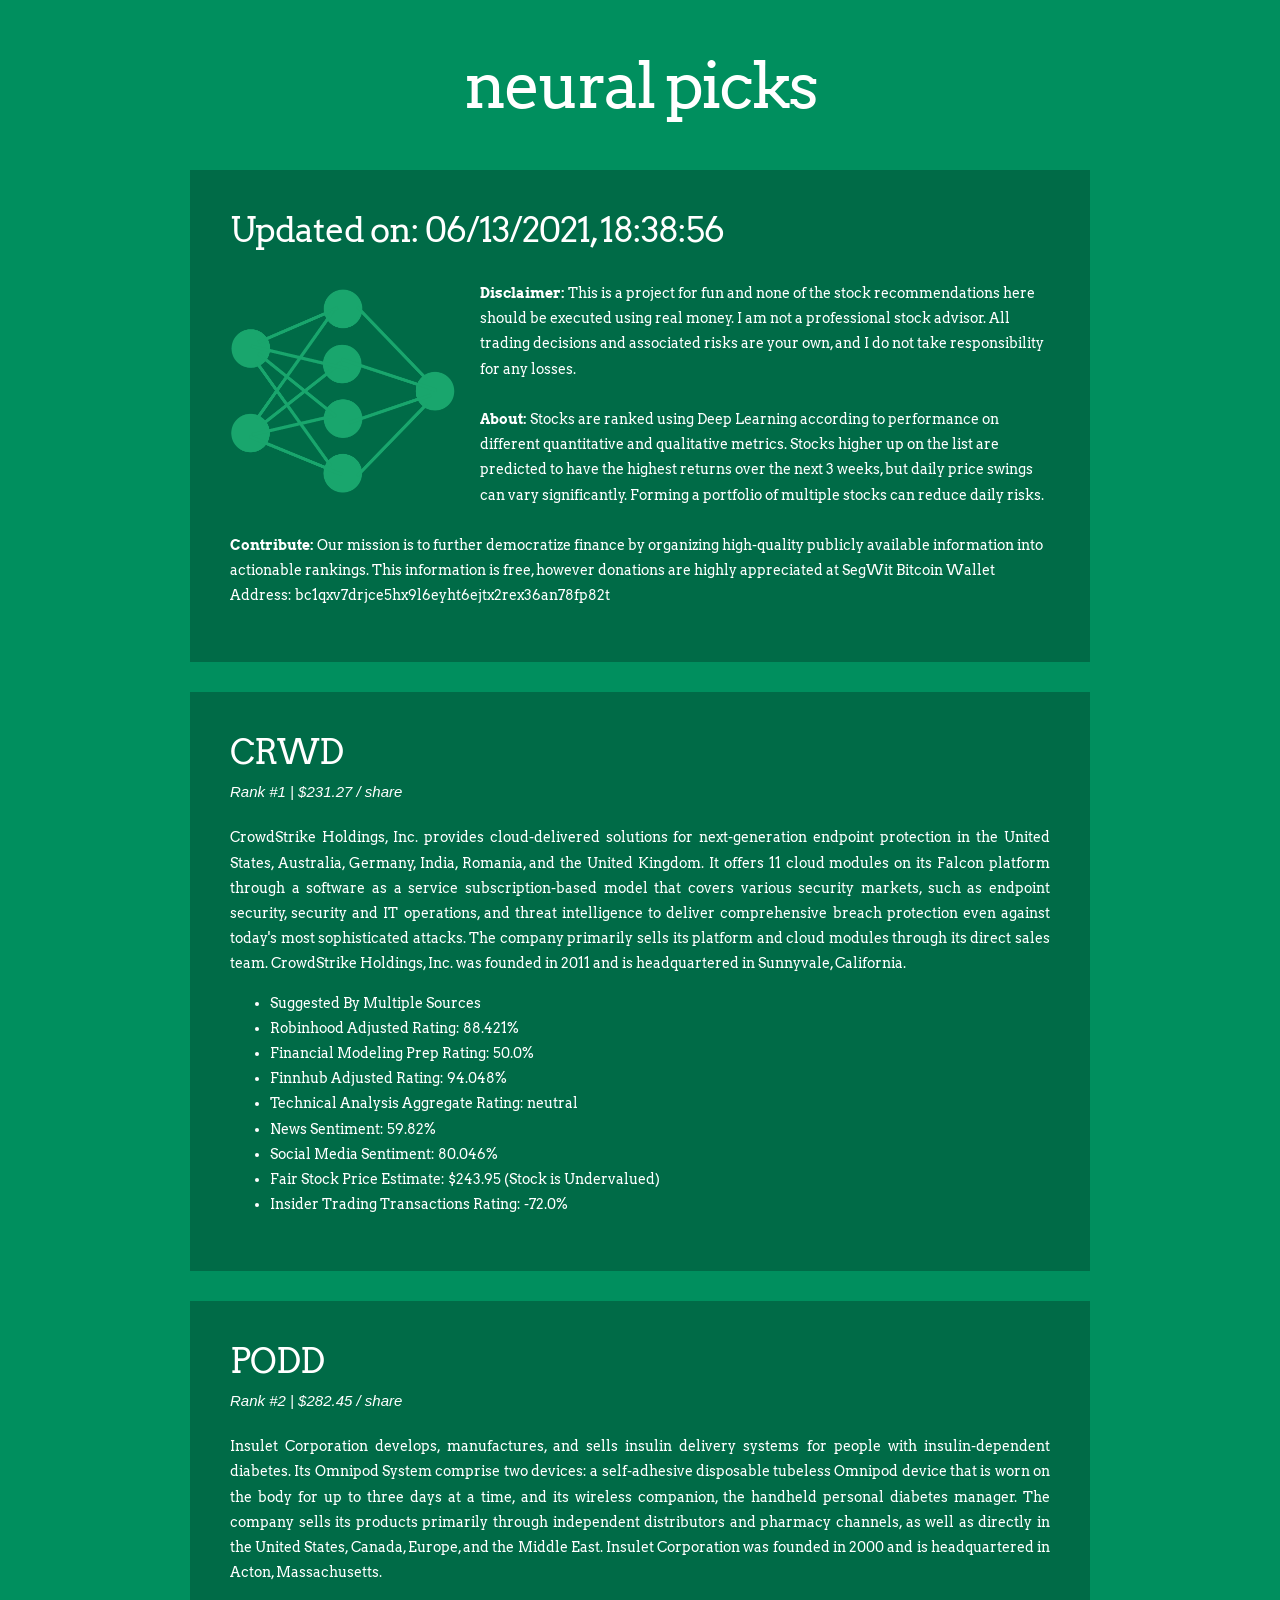
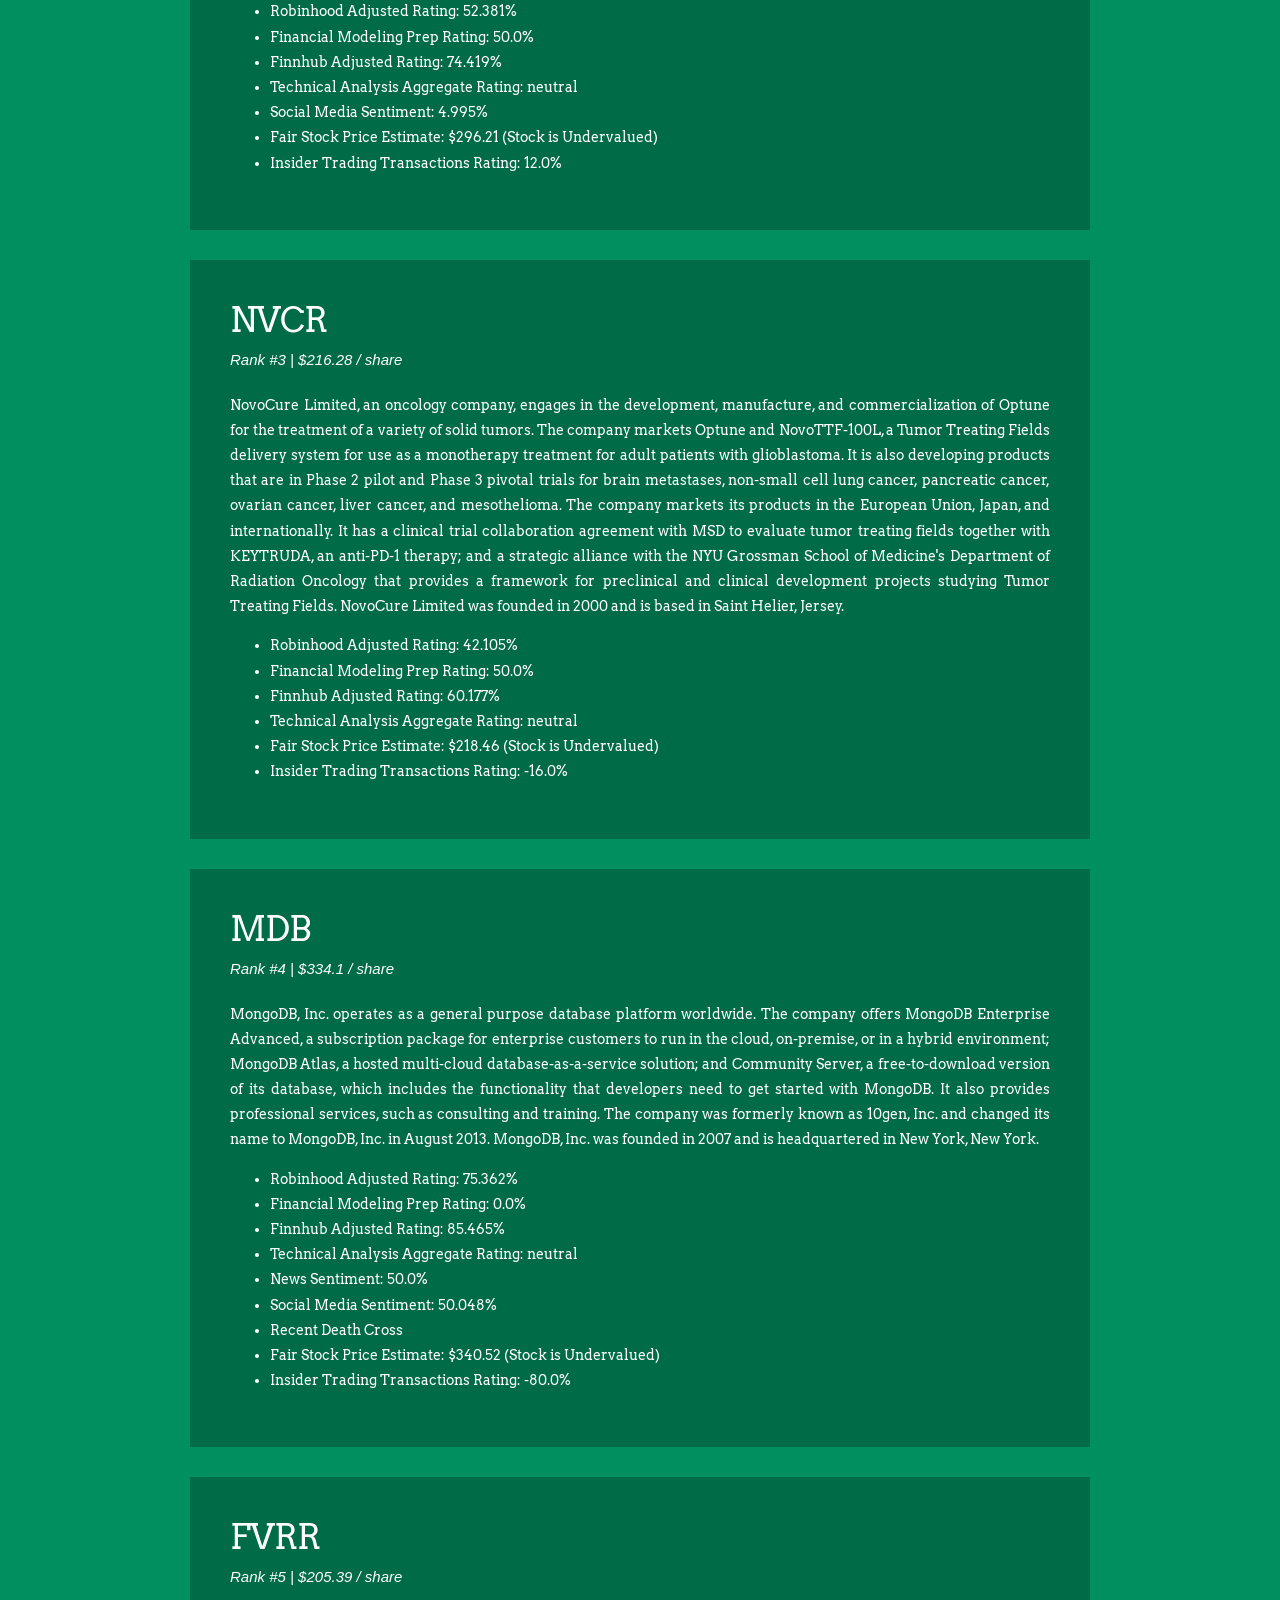
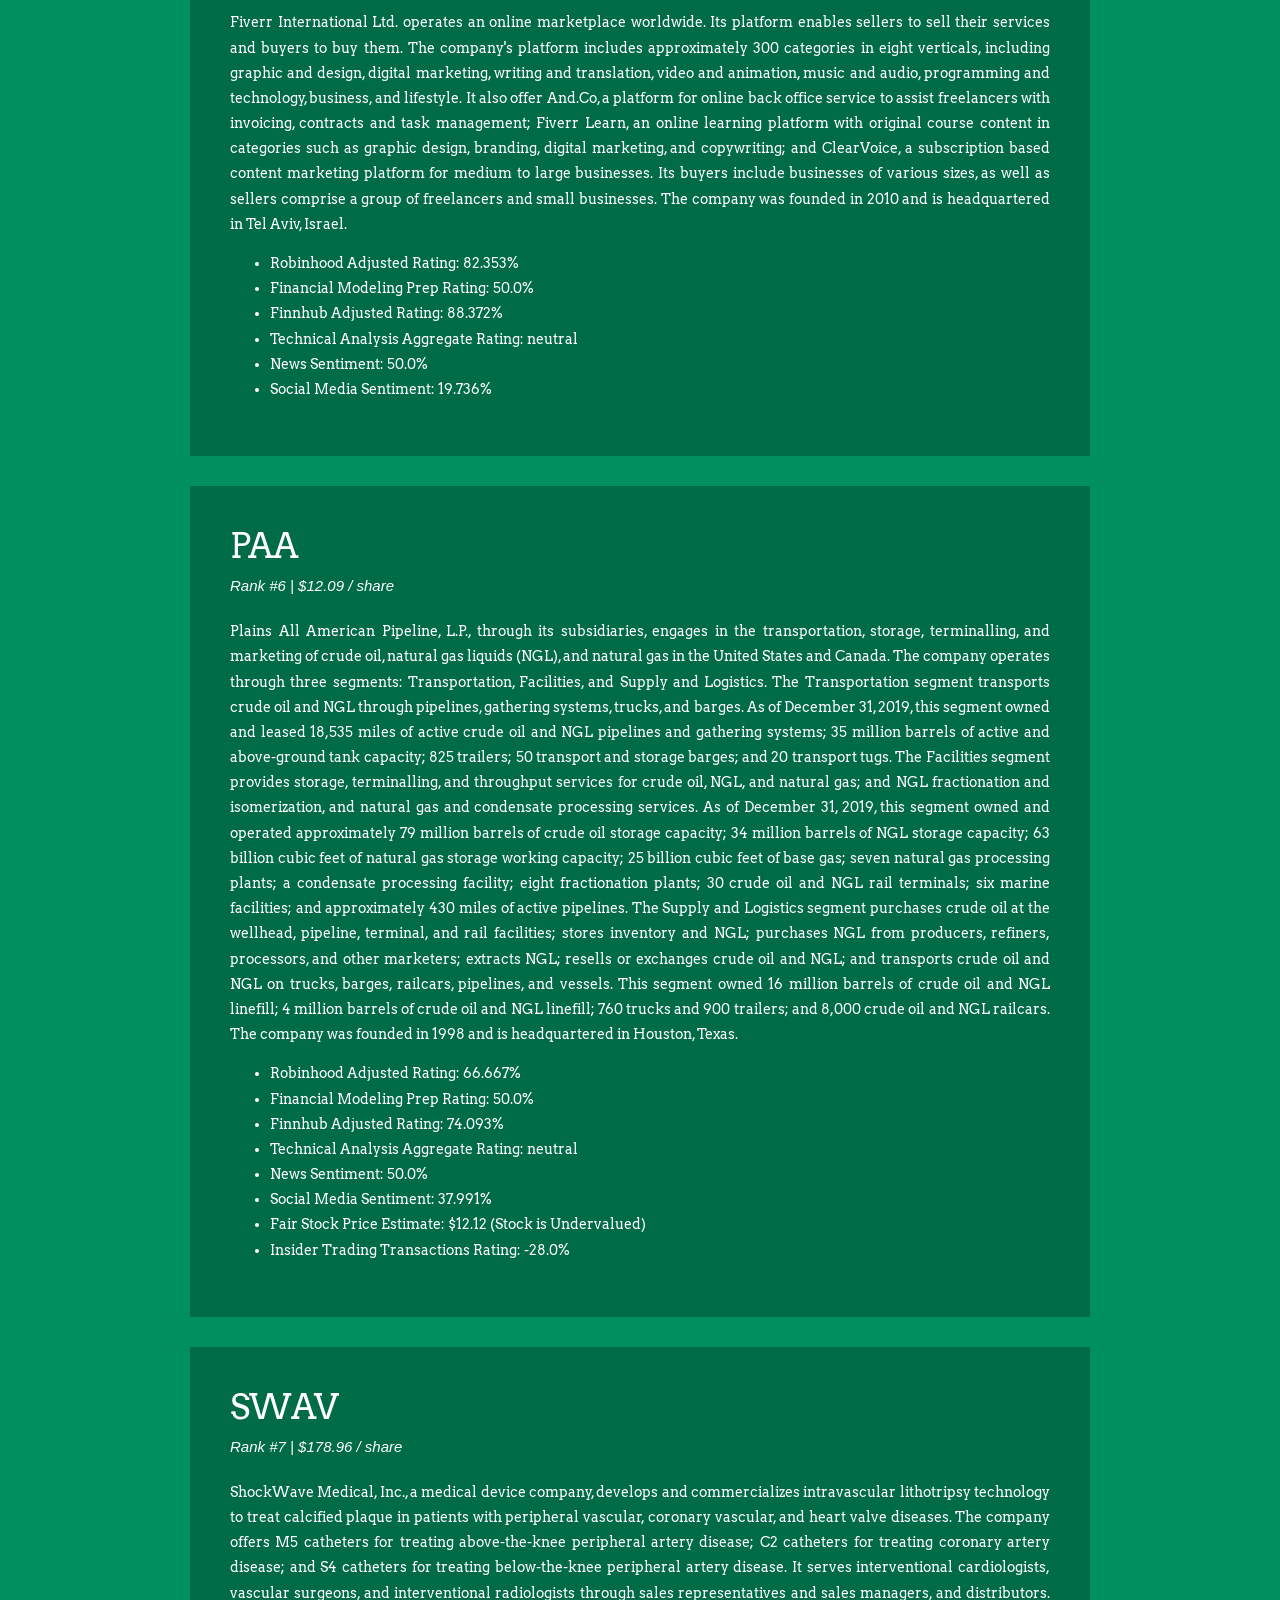
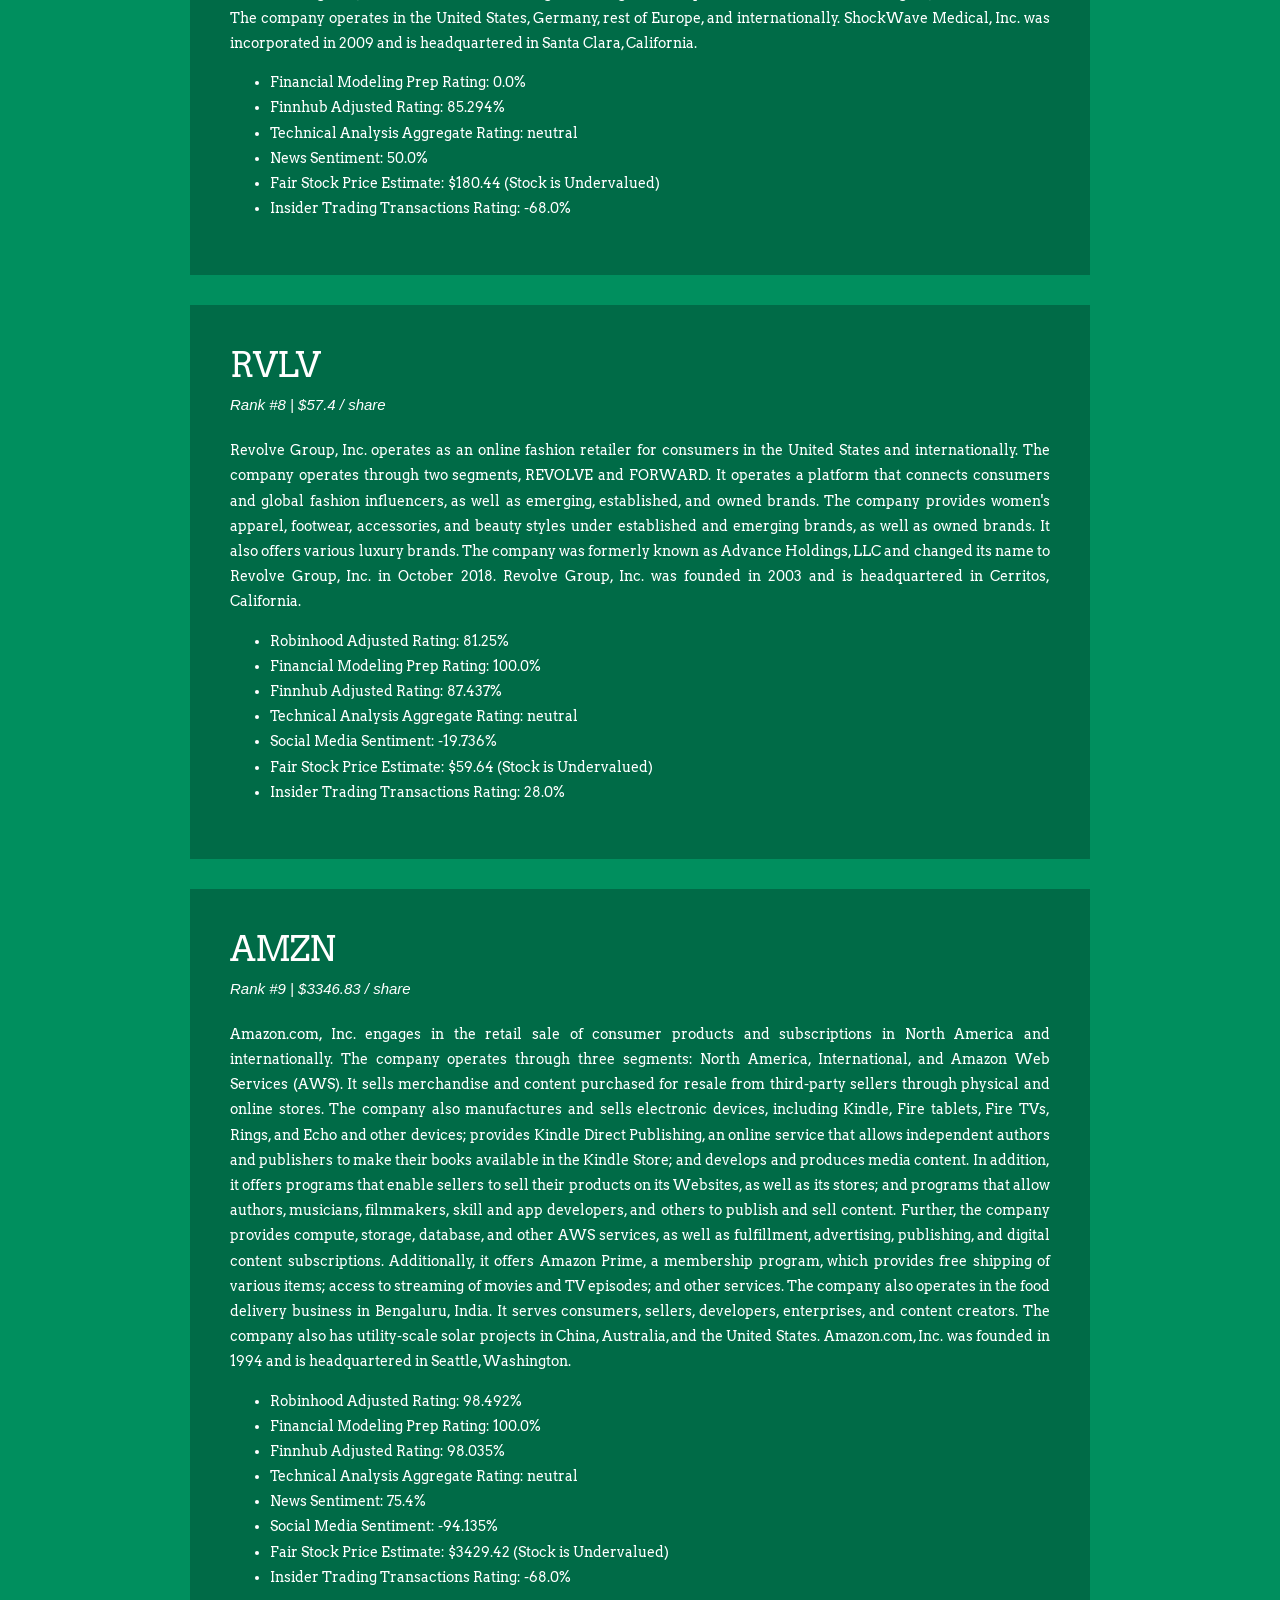
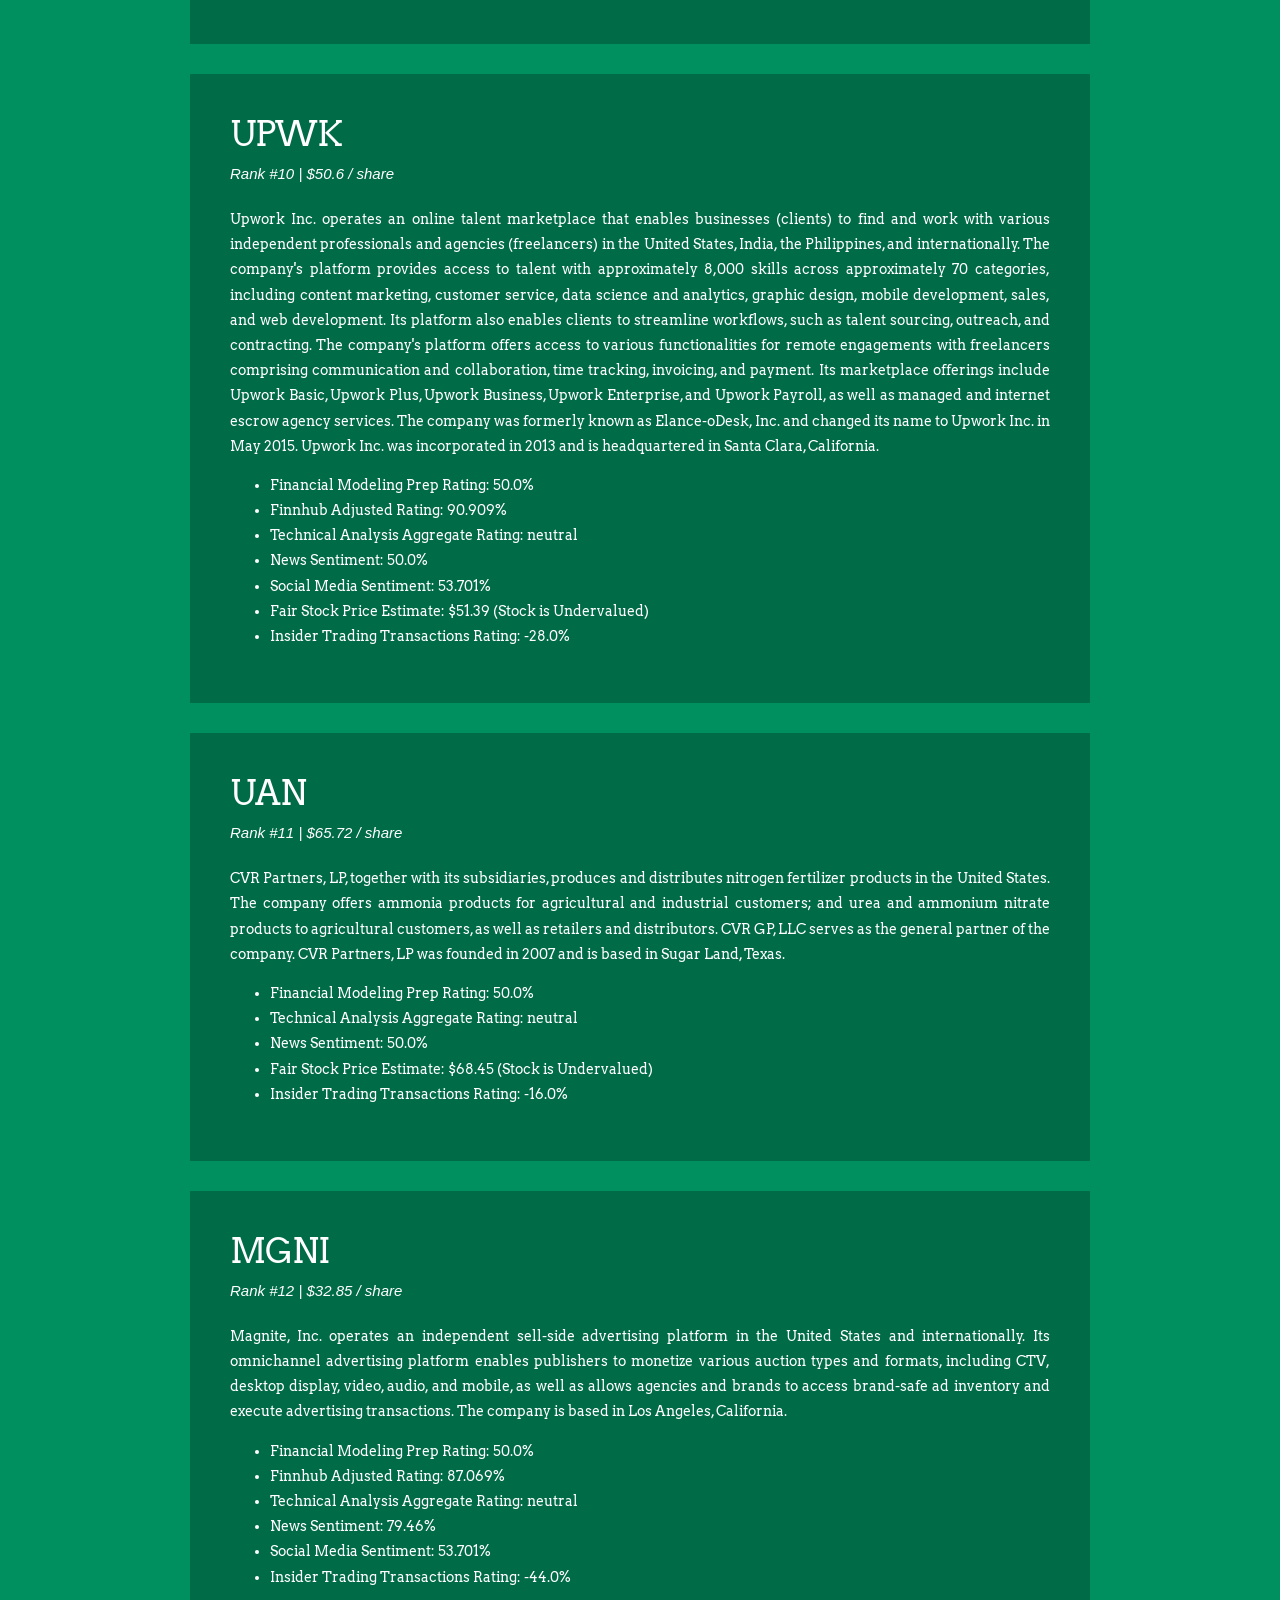
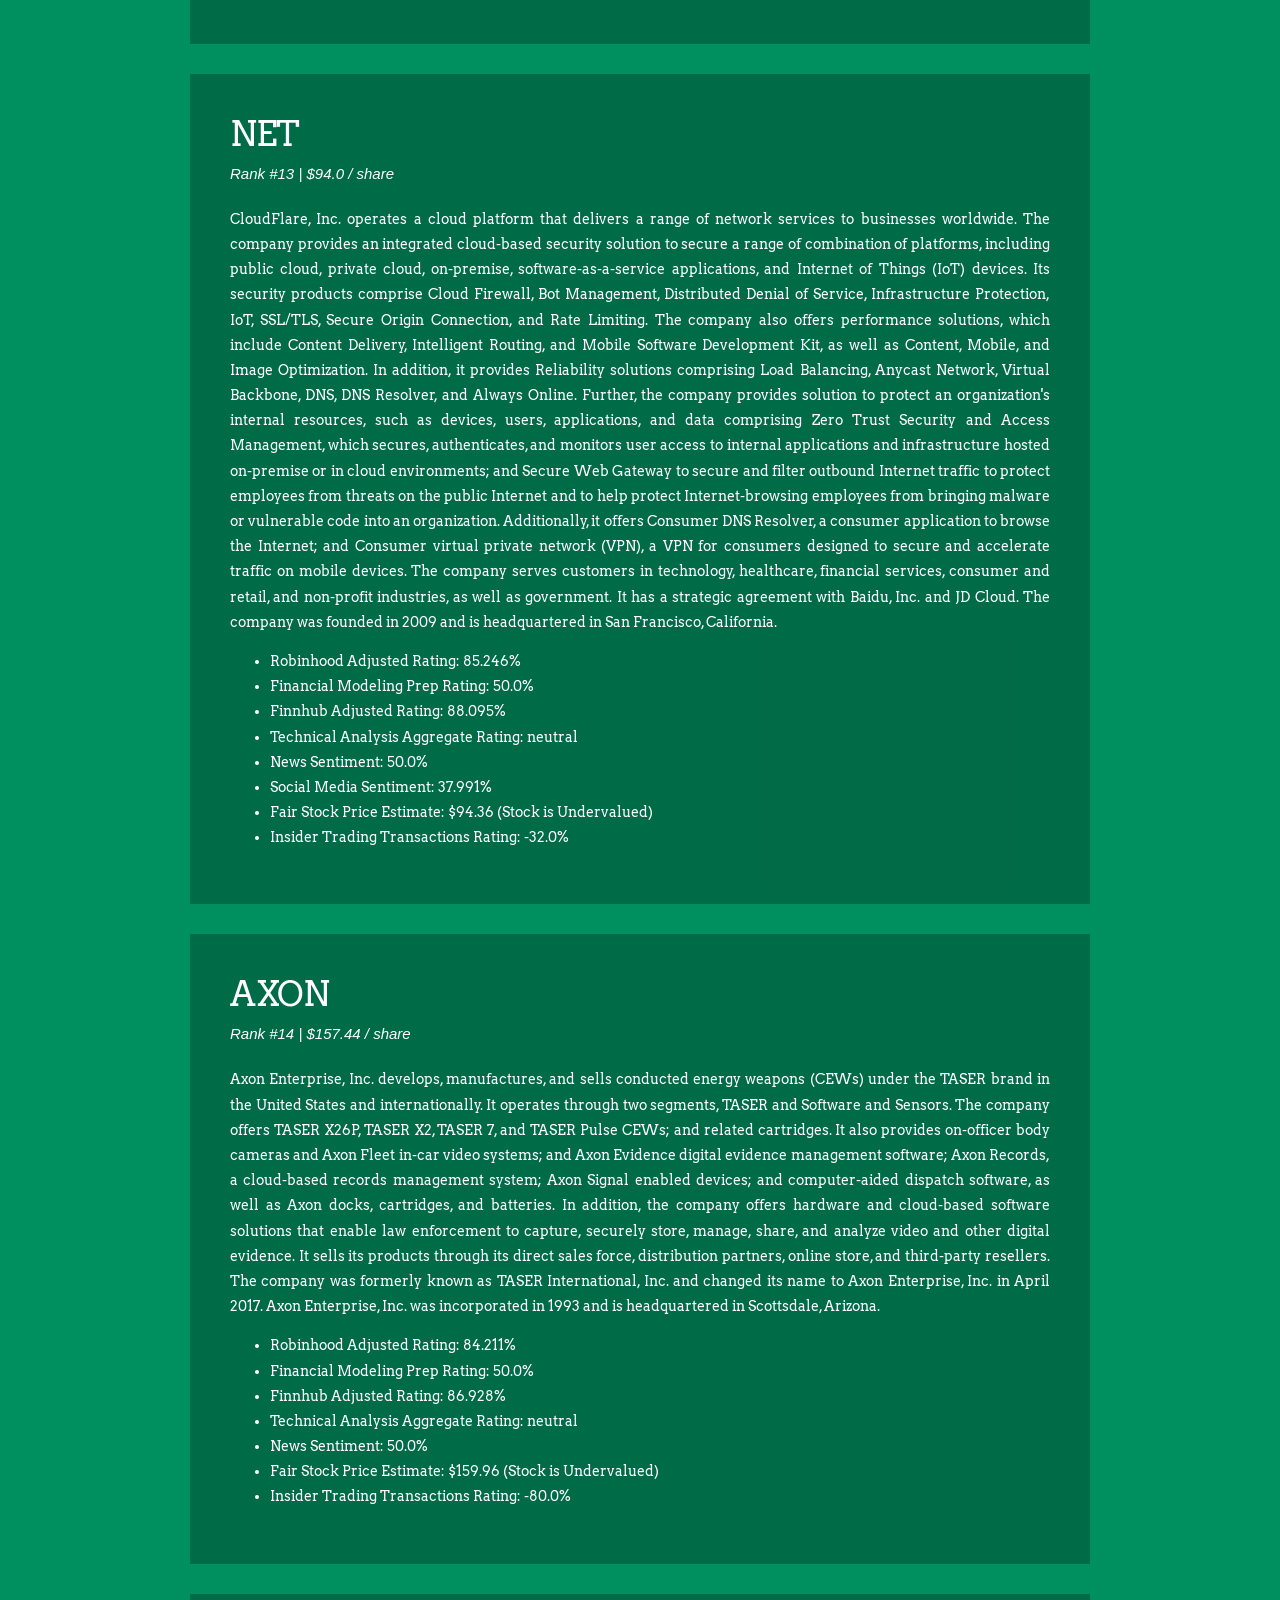
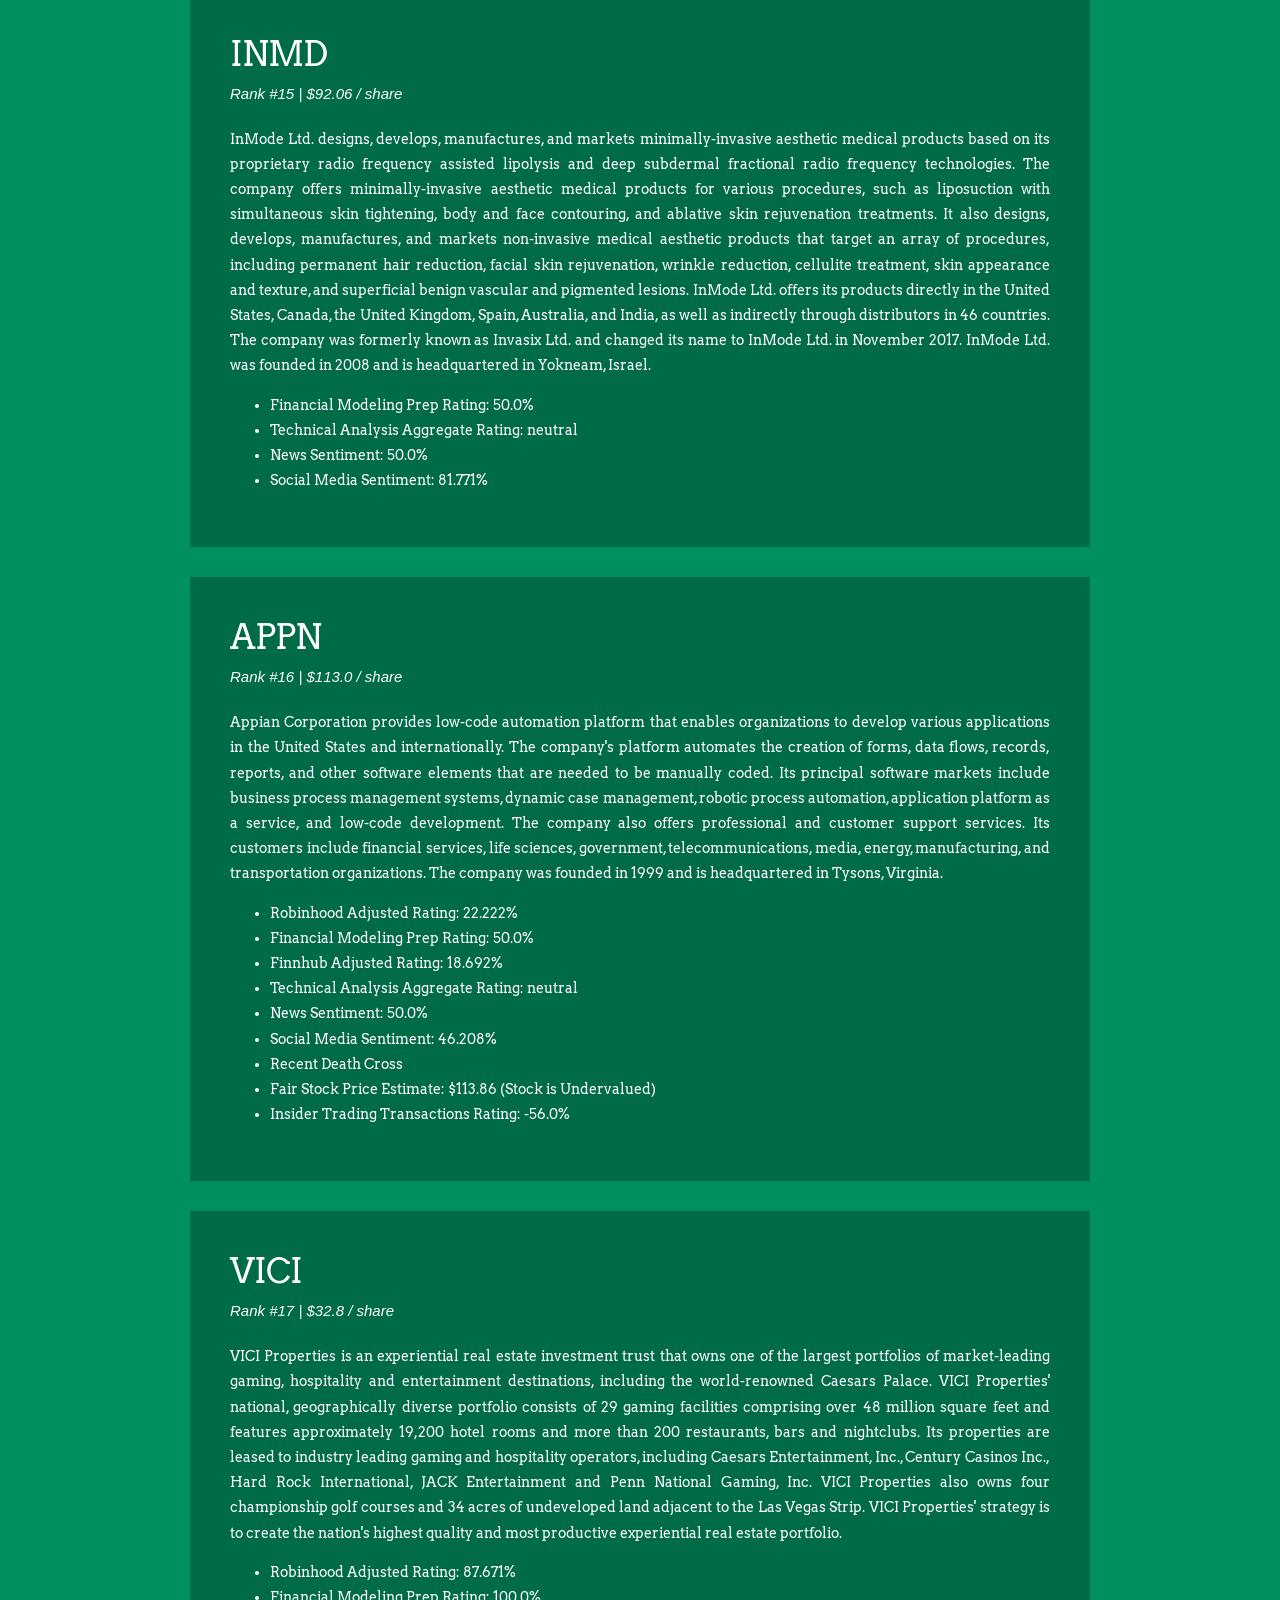
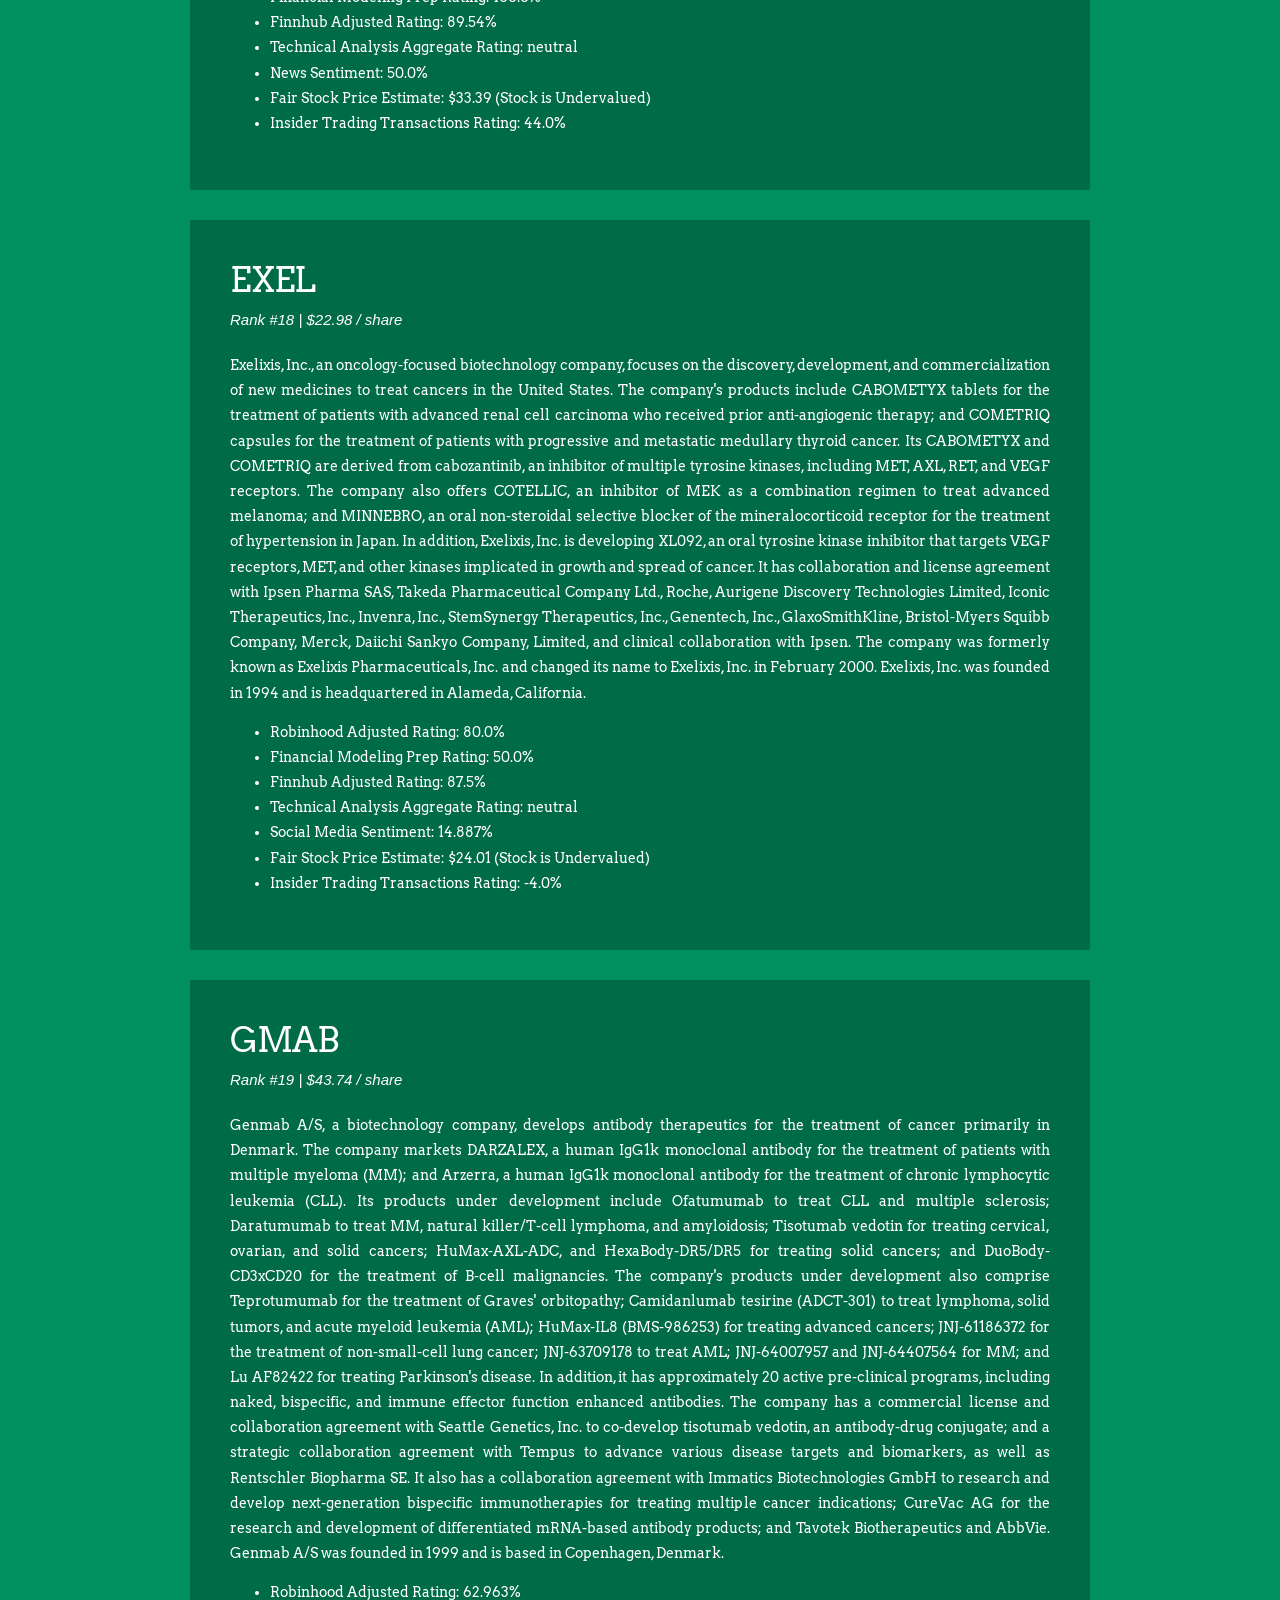
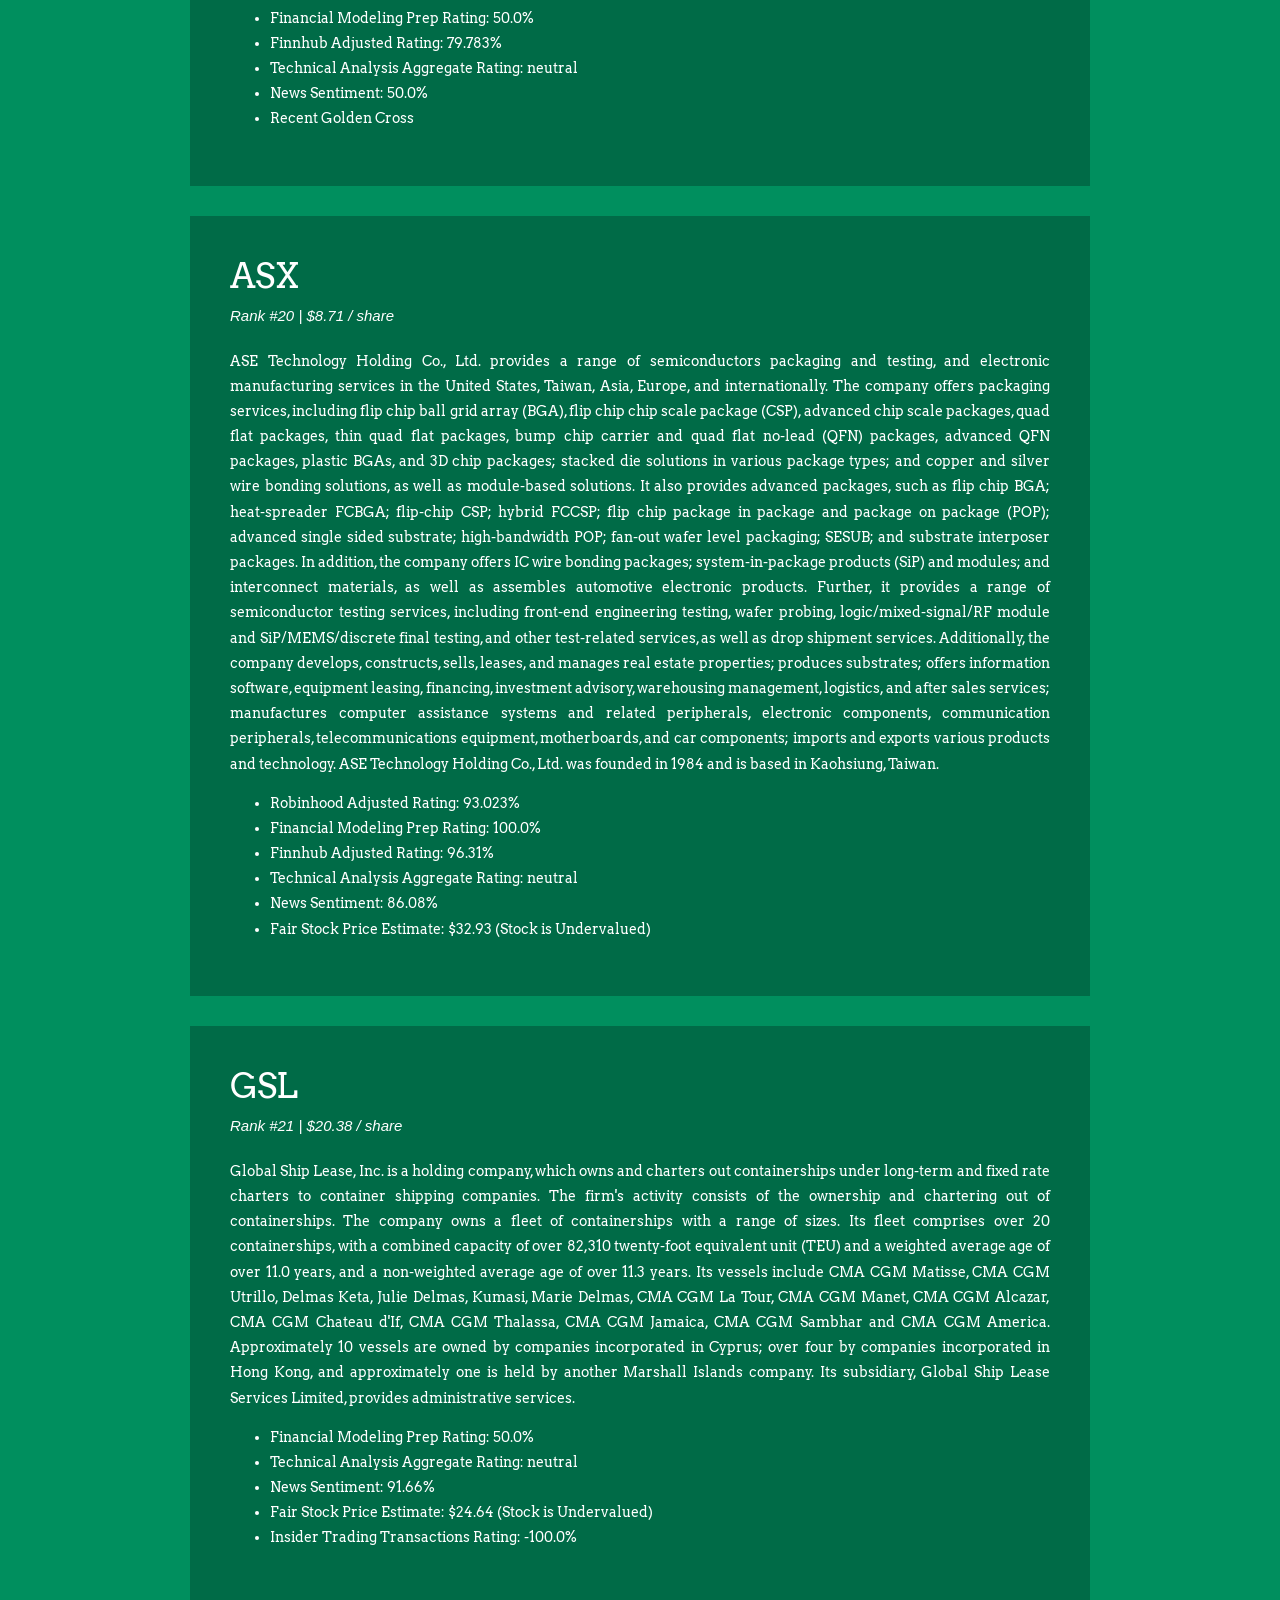
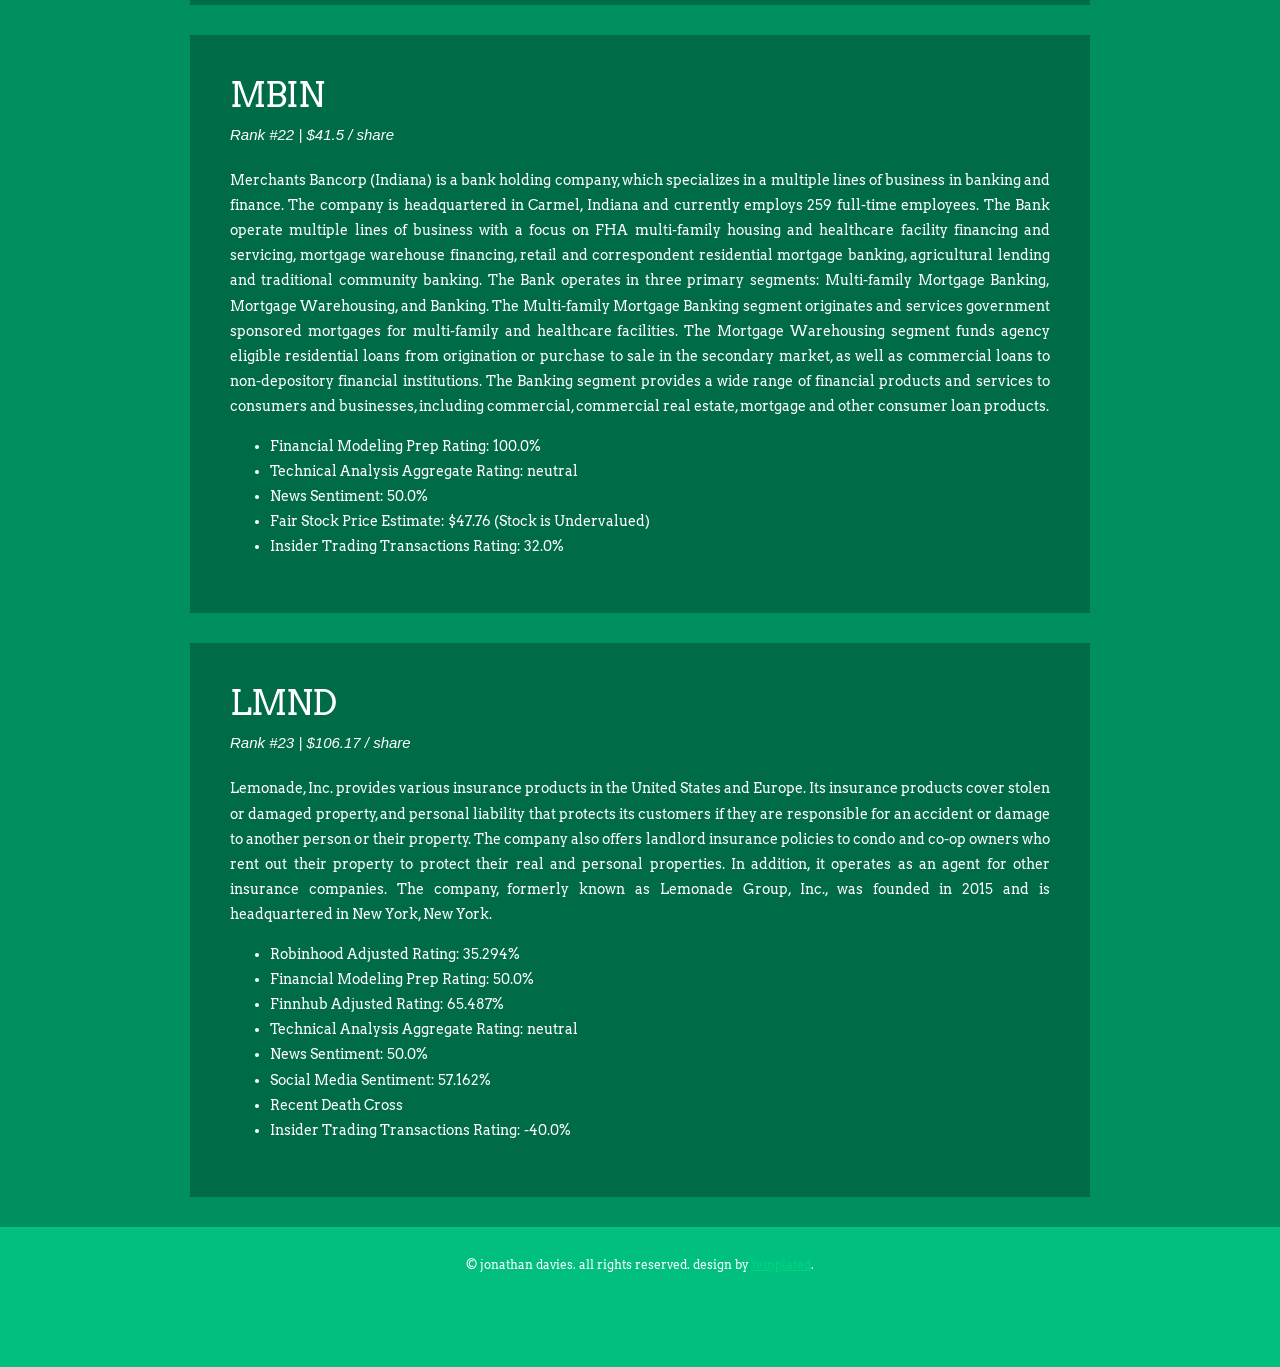
==== commit d3075492: "Automated Commit" ====
--- a/index.html
+++ b/index.html
@@ -16,7 +16,7 @@
 </div>
 </div>
 <div id="about">
-<h2 class="title">Updated on: 05/24/2021, 22:35:53</h2>
+<h2 class="title">Updated on: 06/13/2021, 18:38:56</h2>
 <p><img src="images/pics01.jpg" alt="" width="225" height="225" class="alignleft" /><strong>Disclaimer:</strong> This is a project for fun and none of the stock recommendations here should be executed using real money. I am not a professional stock advisor. All trading decisions and associated risks are your own, and I do not take responsibility for any losses.<br /><br /><strong>About:</strong> Stocks are ranked using Deep Learning according to performance on different quantitative and qualitative metrics. Stocks higher up on the list are predicted to have the highest returns over the next 3 weeks, but daily price swings can vary significantly. Forming a portfolio of multiple stocks can reduce daily risks.<br /><br /><strong>Contribute:</strong> Our mission is to further democratize finance by organizing high-quality publicly available information into actionable rankings. This information is free, however donations are highly appreciated at SegWit Bitcoin Wallet Address: bc1qxv7drjce5hx9l6eyht6ejtx2rex36an78fp82t</p>
 <!-- AddToAny BEGIN -->
 <div class="a2a_kit a2a_kit_size_32 a2a_default_style">
@@ -29,125 +29,207 @@
 <script async src="https://static.addtoany.com/menu/page.js"></script>
 <!-- AddToAny END --></div>
 <div id="page">
-<div id="content"><div class="post"><h2 class="title"><a href="#">VICI</a></h2><p class="meta">Rank #1 | $31.39 / share</p><div class="entry">       <p>VICI Properties is an experiential real estate investment trust that owns one of the largest portfolios of market-leading gaming, hospitality and entertainment destinations, including the world-renowned Caesars Palace. VICI Properties' national, geographically diverse portfolio consists of 29 gaming facilities comprising over 48 million square feet and features approximately 19,200 hotel rooms and more than 200 restaurants, bars and nightclubs. Its properties are leased to industry leading gaming and hospitality operators, including Caesars Entertainment, Inc., Century Casinos Inc., Hard Rock International, JACK Entertainment and Penn National Gaming, Inc. VICI Properties also owns four championship golf courses and 34 acres of undeveloped land adjacent to the Las Vegas Strip. VICI Properties' strategy is to create the nation's highest quality and most productive experiential real estate portfolio.</p>       <ul>
-       <li>Robinhood Adjusted Rating: 91.892%</li>
-       <li>Financial Modeling Prep Rating: 100.0%</li>
-       <li>Finnhub Adjusted Rating: 93.827%</li>
-       <li>Technical Analysis Aggregate Rating: neutral</li>
-       <li>News Sentiment: 50.0%</li>
-       <li>Fair Stock Price Estimate: $31.98 (Stock is Undervalued)</li>
+<div id="content"><div class="post"><h2 class="title"><a href="#">CRWD</a></h2><p class="meta">Rank #1 | $231.27 / share</p><div class="entry">       <p>CrowdStrike Holdings, Inc. provides cloud-delivered solutions for next-generation endpoint protection in the United States, Australia, Germany, India, Romania, and the United Kingdom. It offers 11 cloud modules on its Falcon platform through a software as a service subscription-based model that covers various security markets, such as endpoint security, security and IT operations, and threat intelligence to deliver comprehensive breach protection even against today's most sophisticated attacks. The company primarily sells its platform and cloud modules through its direct sales team. CrowdStrike Holdings, Inc. was founded in 2011 and is headquartered in Sunnyvale, California.</p>       <ul>
+       <li>Suggested By Multiple Sources</li>
+       <li>Robinhood Adjusted Rating: 88.421%</li>
+       <li>Financial Modeling Prep Rating: 50.0%</li>
+       <li>Finnhub Adjusted Rating: 94.048%</li>
+       <li>Technical Analysis Aggregate Rating: neutral</li>
+       <li>News Sentiment: 59.82%</li>
+       <li>Social Media Sentiment: 80.046%</li>
+       <li>Fair Stock Price Estimate: $243.95 (Stock is Undervalued)</li>
+       <li>Insider Trading Transactions Rating: -72.0%</li>
+       </ul>
+</div></div><div class="post"><h2 class="title"><a href="#">PODD</a></h2><p class="meta">Rank #2 | $282.45 / share</p><div class="entry">       <p>Insulet Corporation develops, manufactures, and sells insulin delivery systems for people with insulin-dependent diabetes. Its Omnipod System comprise two devices: a self-adhesive disposable tubeless Omnipod device that is worn on the body for up to three days at a time, and its wireless companion, the handheld personal diabetes manager. The company sells its products primarily through independent distributors and pharmacy channels, as well as directly in the United States, Canada, Europe, and the Middle East. Insulet Corporation was founded in 2000 and is headquartered in Acton, Massachusetts.</p>       <ul>
+       <li>Robinhood Adjusted Rating: 52.381%</li>
+       <li>Financial Modeling Prep Rating: 50.0%</li>
+       <li>Finnhub Adjusted Rating: 74.419%</li>
+       <li>Technical Analysis Aggregate Rating: neutral</li>
+       <li>Social Media Sentiment: 4.995%</li>
+       <li>Fair Stock Price Estimate: $296.21 (Stock is Undervalued)</li>
+       <li>Insider Trading Transactions Rating: 12.0%</li>
+       </ul>
+</div></div><div class="post"><h2 class="title"><a href="#">NVCR</a></h2><p class="meta">Rank #3 | $216.28 / share</p><div class="entry">       <p>NovoCure Limited, an oncology company, engages in the development, manufacture, and commercialization of Optune for the treatment of a variety of solid tumors. The company markets Optune and NovoTTF-100L, a Tumor Treating Fields delivery system for use as a monotherapy treatment for adult patients with glioblastoma. It is also developing products that are in Phase 2 pilot and Phase 3 pivotal trials for brain metastases, non-small cell lung cancer, pancreatic cancer, ovarian cancer, liver cancer, and mesothelioma. The company markets its products in the European Union, Japan, and internationally. It has a clinical trial collaboration agreement with MSD to evaluate tumor treating fields together with KEYTRUDA, an anti-PD-1 therapy; and a strategic alliance with the NYU Grossman School of Medicine's Department of Radiation Oncology that provides a framework for preclinical and clinical development projects studying Tumor Treating Fields. NovoCure Limited was founded in 2000 and is based in Saint Helier, Jersey.</p>       <ul>
+       <li>Robinhood Adjusted Rating: 42.105%</li>
+       <li>Financial Modeling Prep Rating: 50.0%</li>
+       <li>Finnhub Adjusted Rating: 60.177%</li>
+       <li>Technical Analysis Aggregate Rating: neutral</li>
+       <li>Fair Stock Price Estimate: $218.46 (Stock is Undervalued)</li>
+       <li>Insider Trading Transactions Rating: -16.0%</li>
+       </ul>
+</div></div><div class="post"><h2 class="title"><a href="#">MDB</a></h2><p class="meta">Rank #4 | $334.1 / share</p><div class="entry">       <p>MongoDB, Inc. operates as a general purpose database platform worldwide. The company offers MongoDB Enterprise Advanced, a subscription package for enterprise customers to run in the cloud, on-premise, or in a hybrid environment; MongoDB Atlas, a hosted multi-cloud database-as-a-service solution; and Community Server, a free-to-download version of its database, which includes the functionality that developers need to get started with MongoDB. It also provides professional services, such as consulting and training. The company was formerly known as 10gen, Inc. and changed its name to MongoDB, Inc. in August 2013. MongoDB, Inc. was founded in 2007 and is headquartered in New York, New York.</p>       <ul>
+       <li>Robinhood Adjusted Rating: 75.362%</li>
+       <li>Financial Modeling Prep Rating: 0.0%</li>
+       <li>Finnhub Adjusted Rating: 85.465%</li>
+       <li>Technical Analysis Aggregate Rating: neutral</li>
+       <li>News Sentiment: 50.0%</li>
+       <li>Social Media Sentiment: 50.048%</li>
+       <li>Recent Death Cross</li>
+       <li>Fair Stock Price Estimate: $340.52 (Stock is Undervalued)</li>
+       <li>Insider Trading Transactions Rating: -80.0%</li>
+       </ul>
+</div></div><div class="post"><h2 class="title"><a href="#">FVRR</a></h2><p class="meta">Rank #5 | $205.39 / share</p><div class="entry">       <p>Fiverr International Ltd. operates an online marketplace worldwide. Its platform enables sellers to sell their services and buyers to buy them. The company's platform includes approximately 300 categories in eight verticals, including graphic and design, digital marketing, writing and translation, video and animation, music and audio, programming and technology, business, and lifestyle. It also offer And.Co, a platform for online back office service to assist freelancers with invoicing, contracts and task management; Fiverr Learn, an online learning platform with original course content in categories such as graphic design, branding, digital marketing, and copywriting; and ClearVoice, a subscription based content marketing platform for medium to large businesses. Its buyers include businesses of various sizes, as well as sellers comprise a group of freelancers and small businesses. The company was founded in 2010 and is headquartered in Tel Aviv, Israel.</p>       <ul>
+       <li>Robinhood Adjusted Rating: 82.353%</li>
+       <li>Financial Modeling Prep Rating: 50.0%</li>
+       <li>Finnhub Adjusted Rating: 88.372%</li>
+       <li>Technical Analysis Aggregate Rating: neutral</li>
+       <li>News Sentiment: 50.0%</li>
+       <li>Social Media Sentiment: 19.736%</li>
+       </ul>
+</div></div><div class="post"><h2 class="title"><a href="#">PAA</a></h2><p class="meta">Rank #6 | $12.09 / share</p><div class="entry">       <p>Plains All American Pipeline, L.P., through its subsidiaries, engages in the transportation, storage, terminalling, and marketing of crude oil, natural gas liquids (NGL), and natural gas in the United States and Canada. The company operates through three segments: Transportation, Facilities, and Supply and Logistics. The Transportation segment transports crude oil and NGL through pipelines, gathering systems, trucks, and barges. As of December 31, 2019, this segment owned and leased 18,535 miles of active crude oil and NGL pipelines and gathering systems; 35 million barrels of active and above-ground tank capacity; 825 trailers; 50 transport and storage barges; and 20 transport tugs. The Facilities segment provides storage, terminalling, and throughput services for crude oil, NGL, and natural gas; and NGL fractionation and isomerization, and natural gas and condensate processing services. As of December 31, 2019, this segment owned and operated approximately 79 million barrels of crude oil storage capacity; 34 million barrels of NGL storage capacity; 63 billion cubic feet of natural gas storage working capacity; 25 billion cubic feet of base gas; seven natural gas processing plants; a condensate processing facility; eight fractionation plants; 30 crude oil and NGL rail terminals; six marine facilities; and approximately 430 miles of active pipelines. The Supply and Logistics segment purchases crude oil at the wellhead, pipeline, terminal, and rail facilities; stores inventory and NGL; purchases NGL from producers, refiners, processors, and other marketers; extracts NGL; resells or exchanges crude oil and NGL; and transports crude oil and NGL on trucks, barges, railcars, pipelines, and vessels. This segment owned 16 million barrels of crude oil and NGL linefill; 4 million barrels of crude oil and NGL linefill; 760 trucks and 900 trailers; and 8,000 crude oil and NGL railcars. The company was founded in 1998 and is headquartered in Houston, Texas.</p>       <ul>
+       <li>Robinhood Adjusted Rating: 66.667%</li>
+       <li>Financial Modeling Prep Rating: 50.0%</li>
+       <li>Finnhub Adjusted Rating: 74.093%</li>
+       <li>Technical Analysis Aggregate Rating: neutral</li>
+       <li>News Sentiment: 50.0%</li>
+       <li>Social Media Sentiment: 37.991%</li>
+       <li>Fair Stock Price Estimate: $12.12 (Stock is Undervalued)</li>
+       <li>Insider Trading Transactions Rating: -28.0%</li>
+       </ul>
+</div></div><div class="post"><h2 class="title"><a href="#">SWAV</a></h2><p class="meta">Rank #7 | $178.96 / share</p><div class="entry">       <p>ShockWave Medical, Inc., a medical device company, develops and commercializes intravascular lithotripsy technology to treat calcified plaque in patients with peripheral vascular, coronary vascular, and heart valve diseases. The company offers M5 catheters for treating above-the-knee peripheral artery disease; C2 catheters for treating coronary artery disease; and S4 catheters for treating below-the-knee peripheral artery disease. It serves interventional cardiologists, vascular surgeons, and interventional radiologists through sales representatives and sales managers, and distributors. The company operates in the United States, Germany, rest of Europe, and internationally. ShockWave Medical, Inc. was incorporated in 2009 and is headquartered in Santa Clara, California.</p>       <ul>
+       <li>Financial Modeling Prep Rating: 0.0%</li>
+       <li>Finnhub Adjusted Rating: 85.294%</li>
+       <li>Technical Analysis Aggregate Rating: neutral</li>
+       <li>News Sentiment: 50.0%</li>
+       <li>Fair Stock Price Estimate: $180.44 (Stock is Undervalued)</li>
+       <li>Insider Trading Transactions Rating: -68.0%</li>
+       </ul>
+</div></div><div class="post"><h2 class="title"><a href="#">RVLV</a></h2><p class="meta">Rank #8 | $57.4 / share</p><div class="entry">       <p>Revolve Group, Inc. operates as an online fashion retailer for consumers in the United States and internationally. The company operates through two segments, REVOLVE and FORWARD. It operates a platform that connects consumers and global fashion influencers, as well as emerging, established, and owned brands. The company provides women's apparel, footwear, accessories, and beauty styles under established and emerging brands, as well as owned brands. It also offers various luxury brands. The company was formerly known as Advance Holdings, LLC and changed its name to Revolve Group, Inc. in October 2018. Revolve Group, Inc. was founded in 2003 and is headquartered in Cerritos, California.</p>       <ul>
+       <li>Robinhood Adjusted Rating: 81.25%</li>
+       <li>Financial Modeling Prep Rating: 100.0%</li>
+       <li>Finnhub Adjusted Rating: 87.437%</li>
+       <li>Technical Analysis Aggregate Rating: neutral</li>
+       <li>Social Media Sentiment: -19.736%</li>
+       <li>Fair Stock Price Estimate: $59.64 (Stock is Undervalued)</li>
+       <li>Insider Trading Transactions Rating: 28.0%</li>
+       </ul>
+</div></div><div class="post"><h2 class="title"><a href="#">AMZN</a></h2><p class="meta">Rank #9 | $3346.83 / share</p><div class="entry">       <p>Amazon.com, Inc. engages in the retail sale of consumer products and subscriptions in North America and internationally. The company operates through three segments: North America, International, and Amazon Web Services (AWS). It sells merchandise and content purchased for resale from third-party sellers through physical and online stores. The company also manufactures and sells electronic devices, including Kindle, Fire tablets, Fire TVs, Rings, and Echo and other devices; provides Kindle Direct Publishing, an online service that allows independent authors and publishers to make their books available in the Kindle Store; and develops and produces media content. In addition, it offers programs that enable sellers to sell their products on its Websites, as well as its stores; and programs that allow authors, musicians, filmmakers, skill and app developers, and others to publish and sell content. Further, the company provides compute, storage, database, and other AWS services, as well as fulfillment, advertising, publishing, and digital content subscriptions. Additionally, it offers Amazon Prime, a membership program, which provides free shipping of various items; access to streaming of movies and TV episodes; and other services. The company also operates in the food delivery business in Bengaluru, India. It serves consumers, sellers, developers, enterprises, and content creators. The company also has utility-scale solar projects in China, Australia, and the United States. Amazon.com, Inc. was founded in 1994 and is headquartered in Seattle, Washington.</p>       <ul>
+       <li>Robinhood Adjusted Rating: 98.492%</li>
+       <li>Financial Modeling Prep Rating: 100.0%</li>
+       <li>Finnhub Adjusted Rating: 98.035%</li>
+       <li>Technical Analysis Aggregate Rating: neutral</li>
+       <li>News Sentiment: 75.4%</li>
+       <li>Social Media Sentiment: -94.135%</li>
+       <li>Fair Stock Price Estimate: $3429.42 (Stock is Undervalued)</li>
+       <li>Insider Trading Transactions Rating: -68.0%</li>
+       </ul>
+</div></div><div class="post"><h2 class="title"><a href="#">UPWK</a></h2><p class="meta">Rank #10 | $50.6 / share</p><div class="entry">       <p>Upwork Inc. operates an online talent marketplace that enables businesses (clients) to find and work with various independent professionals and agencies (freelancers) in the United States, India, the Philippines, and internationally. The company's platform provides access to talent with approximately 8,000 skills across approximately 70 categories, including content marketing, customer service, data science and analytics, graphic design, mobile development, sales, and web development. Its platform also enables clients to streamline workflows, such as talent sourcing, outreach, and contracting. The company's platform offers access to various functionalities for remote engagements with freelancers comprising communication and collaboration, time tracking, invoicing, and payment. Its marketplace offerings include Upwork Basic, Upwork Plus, Upwork Business, Upwork Enterprise, and Upwork Payroll, as well as managed and internet escrow agency services. The company was formerly known as Elance-oDesk, Inc. and changed its name to Upwork Inc. in May 2015. Upwork Inc. was incorporated in 2013 and is headquartered in Santa Clara, California.</p>       <ul>
+       <li>Financial Modeling Prep Rating: 50.0%</li>
+       <li>Finnhub Adjusted Rating: 90.909%</li>
+       <li>Technical Analysis Aggregate Rating: neutral</li>
+       <li>News Sentiment: 50.0%</li>
+       <li>Social Media Sentiment: 53.701%</li>
+       <li>Fair Stock Price Estimate: $51.39 (Stock is Undervalued)</li>
+       <li>Insider Trading Transactions Rating: -28.0%</li>
+       </ul>
+</div></div><div class="post"><h2 class="title"><a href="#">UAN</a></h2><p class="meta">Rank #11 | $65.72 / share</p><div class="entry">       <p>CVR Partners, LP, together with its subsidiaries, produces and distributes nitrogen fertilizer products in the United States. The company offers ammonia products for agricultural and industrial customers; and urea and ammonium nitrate products to agricultural customers, as well as retailers and distributors. CVR GP, LLC serves as the general partner of the company. CVR Partners, LP was founded in 2007 and is based in Sugar Land, Texas.</p>       <ul>
+       <li>Financial Modeling Prep Rating: 50.0%</li>
+       <li>Technical Analysis Aggregate Rating: neutral</li>
+       <li>News Sentiment: 50.0%</li>
+       <li>Fair Stock Price Estimate: $68.45 (Stock is Undervalued)</li>
+       <li>Insider Trading Transactions Rating: -16.0%</li>
+       </ul>
+</div></div><div class="post"><h2 class="title"><a href="#">MGNI</a></h2><p class="meta">Rank #12 | $32.85 / share</p><div class="entry">       <p>Magnite, Inc. operates an independent sell-side advertising platform in the United States and internationally. Its omnichannel advertising platform enables publishers to monetize various auction types and formats, including CTV, desktop display, video, audio, and mobile, as well as allows agencies and brands to access brand-safe ad inventory and execute advertising transactions. The company is based in Los Angeles, California.</p>       <ul>
+       <li>Financial Modeling Prep Rating: 50.0%</li>
+       <li>Finnhub Adjusted Rating: 87.069%</li>
+       <li>Technical Analysis Aggregate Rating: neutral</li>
+       <li>News Sentiment: 79.46%</li>
+       <li>Social Media Sentiment: 53.701%</li>
+       <li>Insider Trading Transactions Rating: -44.0%</li>
+       </ul>
+</div></div><div class="post"><h2 class="title"><a href="#">NET</a></h2><p class="meta">Rank #13 | $94.0 / share</p><div class="entry">       <p>CloudFlare, Inc. operates a cloud platform that delivers a range of network services to businesses worldwide. The company provides an integrated cloud-based security solution to secure a range of combination of platforms, including public cloud, private cloud, on-premise, software-as-a-service applications, and Internet of Things (IoT) devices. Its security products comprise Cloud Firewall, Bot Management, Distributed Denial of Service, Infrastructure Protection, IoT, SSL/TLS, Secure Origin Connection, and Rate Limiting. The company also offers performance solutions, which include Content Delivery, Intelligent Routing, and Mobile Software Development Kit, as well as Content, Mobile, and Image Optimization. In addition, it provides Reliability solutions comprising Load Balancing, Anycast Network, Virtual Backbone, DNS, DNS Resolver, and Always Online. Further, the company provides solution to protect an organization's internal resources, such as devices, users, applications, and data comprising Zero Trust Security and Access Management, which secures, authenticates, and monitors user access to internal applications and infrastructure hosted on-premise or in cloud environments; and Secure Web Gateway to secure and filter outbound Internet traffic to protect employees from threats on the public Internet and to help protect Internet-browsing employees from bringing malware or vulnerable code into an organization. Additionally, it offers Consumer DNS Resolver, a consumer application to browse the Internet; and Consumer virtual private network (VPN), a VPN for consumers designed to secure and accelerate traffic on mobile devices. The company serves customers in technology, healthcare, financial services, consumer and retail, and non-profit industries, as well as government. It has a strategic agreement with Baidu, Inc. and JD Cloud. The company was founded in 2009 and is headquartered in San Francisco, California.</p>       <ul>
+       <li>Robinhood Adjusted Rating: 85.246%</li>
+       <li>Financial Modeling Prep Rating: 50.0%</li>
+       <li>Finnhub Adjusted Rating: 88.095%</li>
+       <li>Technical Analysis Aggregate Rating: neutral</li>
+       <li>News Sentiment: 50.0%</li>
+       <li>Social Media Sentiment: 37.991%</li>
+       <li>Fair Stock Price Estimate: $94.36 (Stock is Undervalued)</li>
+       <li>Insider Trading Transactions Rating: -32.0%</li>
+       </ul>
+</div></div><div class="post"><h2 class="title"><a href="#">AXON</a></h2><p class="meta">Rank #14 | $157.44 / share</p><div class="entry">       <p>Axon Enterprise, Inc. develops, manufactures, and sells conducted energy weapons (CEWs) under the TASER brand in the United States and internationally. It operates through two segments, TASER and Software and Sensors. The company offers TASER X26P, TASER X2, TASER 7, and TASER Pulse CEWs; and related cartridges. It also provides on-officer body cameras and Axon Fleet in-car video systems; and Axon Evidence digital evidence management software; Axon Records, a cloud-based records management system; Axon Signal enabled devices; and computer-aided dispatch software, as well as Axon docks, cartridges, and batteries. In addition, the company offers hardware and cloud-based software solutions that enable law enforcement to capture, securely store, manage, share, and analyze video and other digital evidence. It sells its products through its direct sales force, distribution partners, online store, and third-party resellers. The company was formerly known as TASER International, Inc. and changed its name to Axon Enterprise, Inc. in April 2017. Axon Enterprise, Inc. was incorporated in 1993 and is headquartered in Scottsdale, Arizona.</p>       <ul>
+       <li>Robinhood Adjusted Rating: 84.211%</li>
+       <li>Financial Modeling Prep Rating: 50.0%</li>
+       <li>Finnhub Adjusted Rating: 86.928%</li>
+       <li>Technical Analysis Aggregate Rating: neutral</li>
+       <li>News Sentiment: 50.0%</li>
+       <li>Fair Stock Price Estimate: $159.96 (Stock is Undervalued)</li>
+       <li>Insider Trading Transactions Rating: -80.0%</li>
+       </ul>
+</div></div><div class="post"><h2 class="title"><a href="#">INMD</a></h2><p class="meta">Rank #15 | $92.06 / share</p><div class="entry">       <p>InMode Ltd. designs, develops, manufactures, and markets minimally-invasive aesthetic medical products based on its proprietary radio frequency assisted lipolysis and deep subdermal fractional radio frequency technologies. The company offers minimally-invasive aesthetic medical products for various procedures, such as liposuction with simultaneous skin tightening, body and face contouring, and ablative skin rejuvenation treatments. It also designs, develops, manufactures, and markets non-invasive medical aesthetic products that target an array of procedures, including permanent hair reduction, facial skin rejuvenation, wrinkle reduction, cellulite treatment, skin appearance and texture, and superficial benign vascular and pigmented lesions. InMode Ltd. offers its products directly in the United States, Canada, the United Kingdom, Spain, Australia, and India, as well as indirectly through distributors in 46 countries. The company was formerly known as Invasix Ltd. and changed its name to InMode Ltd. in November 2017. InMode Ltd. was founded in 2008 and is headquartered in Yokneam, Israel.</p>       <ul>
+       <li>Financial Modeling Prep Rating: 50.0%</li>
+       <li>Technical Analysis Aggregate Rating: neutral</li>
+       <li>News Sentiment: 50.0%</li>
+       <li>Social Media Sentiment: 81.771%</li>
+       </ul>
+</div></div><div class="post"><h2 class="title"><a href="#">APPN</a></h2><p class="meta">Rank #16 | $113.0 / share</p><div class="entry">       <p>Appian Corporation provides low-code automation platform that enables organizations to develop various applications in the United States and internationally. The company's platform automates the creation of forms, data flows, records, reports, and other software elements that are needed to be manually coded. Its principal software markets include business process management systems, dynamic case management, robotic process automation, application platform as a service, and low-code development. The company also offers professional and customer support services. Its customers include financial services, life sciences, government, telecommunications, media, energy, manufacturing, and transportation organizations. The company was founded in 1999 and is headquartered in Tysons, Virginia.</p>       <ul>
+       <li>Robinhood Adjusted Rating: 22.222%</li>
+       <li>Financial Modeling Prep Rating: 50.0%</li>
+       <li>Finnhub Adjusted Rating: 18.692%</li>
+       <li>Technical Analysis Aggregate Rating: neutral</li>
+       <li>News Sentiment: 50.0%</li>
+       <li>Social Media Sentiment: 46.208%</li>
+       <li>Recent Death Cross</li>
+       <li>Fair Stock Price Estimate: $113.86 (Stock is Undervalued)</li>
+       <li>Insider Trading Transactions Rating: -56.0%</li>
+       </ul>
+</div></div><div class="post"><h2 class="title"><a href="#">VICI</a></h2><p class="meta">Rank #17 | $32.8 / share</p><div class="entry">       <p>VICI Properties is an experiential real estate investment trust that owns one of the largest portfolios of market-leading gaming, hospitality and entertainment destinations, including the world-renowned Caesars Palace. VICI Properties' national, geographically diverse portfolio consists of 29 gaming facilities comprising over 48 million square feet and features approximately 19,200 hotel rooms and more than 200 restaurants, bars and nightclubs. Its properties are leased to industry leading gaming and hospitality operators, including Caesars Entertainment, Inc., Century Casinos Inc., Hard Rock International, JACK Entertainment and Penn National Gaming, Inc. VICI Properties also owns four championship golf courses and 34 acres of undeveloped land adjacent to the Las Vegas Strip. VICI Properties' strategy is to create the nation's highest quality and most productive experiential real estate portfolio.</p>       <ul>
+       <li>Robinhood Adjusted Rating: 87.671%</li>
+       <li>Financial Modeling Prep Rating: 100.0%</li>
+       <li>Finnhub Adjusted Rating: 89.54%</li>
+       <li>Technical Analysis Aggregate Rating: neutral</li>
+       <li>News Sentiment: 50.0%</li>
+       <li>Fair Stock Price Estimate: $33.39 (Stock is Undervalued)</li>
        <li>Insider Trading Transactions Rating: 44.0%</li>
        </ul>
-</div></div><div class="post"><h2 class="title"><a href="#">ARCO</a></h2><p class="meta">Rank #2 | $6.22 / share</p><div class="entry">       <p>Arcos Dorados Holdings Inc. operates as a franchisee of McDonald's restaurants. It has the exclusive right to own, operate, and grant franchises of McDonald's restaurants in 20 countries and territories in Latin America and the Caribbean, including Argentina, Aruba, Brazil, Chile, Colombia, Costa Rica, Curaçao, Ecuador, French Guiana, Guadeloupe, Martinique, Mexico, Panama, Peru, Puerto Rico, Trinidad and Tobago, Uruguay, the U.S. Virgin Islands of St. Croix and St. Thomas, and Venezuela. As of December 31, 2019, it operated or franchised 2,293 restaurants. Arcos Dorados Holdings Inc. was founded in 2007 and is based in Montevideo, Uruguay.</p>       <ul>
-       <li>Financial Modeling Prep Rating: 50.0%</li>
-       <li>Finnhub Adjusted Rating: 82.609%</li>
-       <li>Technical Analysis Aggregate Rating: neutral</li>
-       <li>Fair Stock Price Estimate: $3.07 (Stock is Overvalued)</li>
-       </ul>
-</div></div><div class="post"><h2 class="title"><a href="#">MBIN</a></h2><p class="meta">Rank #3 | $42.37 / share</p><div class="entry">       <p>Merchants Bancorp (Indiana) is a bank holding company, which specializes in a multiple lines of business in banking and finance. The company is headquartered in Carmel, Indiana and currently employs 259 full-time employees. The Bank operate multiple lines of business with a focus on FHA multi-family housing and healthcare facility financing and servicing, mortgage warehouse financing, retail and correspondent residential mortgage banking, agricultural lending and traditional community banking. The Bank operates in three primary segments: Multi-family Mortgage Banking, Mortgage Warehousing, and Banking. The Multi-family Mortgage Banking segment originates and services government sponsored mortgages for multi-family and healthcare facilities. The Mortgage Warehousing segment funds agency eligible residential loans from origination or purchase to sale in the secondary market, as well as commercial loans to non-depository financial institutions. The Banking segment provides a wide range of financial products and services to consumers and businesses, including commercial, commercial real estate, mortgage and other consumer loan products.</p>       <ul>
-       <li>Financial Modeling Prep Rating: 100.0%</li>
-       <li>Technical Analysis Aggregate Rating: neutral</li>
-       <li>News Sentiment: 50.0%</li>
-       <li>Fair Stock Price Estimate: $48.63 (Stock is Undervalued)</li>
+</div></div><div class="post"><h2 class="title"><a href="#">EXEL</a></h2><p class="meta">Rank #18 | $22.98 / share</p><div class="entry">       <p>Exelixis, Inc., an oncology-focused biotechnology company, focuses on the discovery, development, and commercialization of new medicines to treat cancers in the United States. The company's products include CABOMETYX tablets for the treatment of patients with advanced renal cell carcinoma who received prior anti-angiogenic therapy; and COMETRIQ capsules for the treatment of patients with progressive and metastatic medullary thyroid cancer. Its CABOMETYX and COMETRIQ are derived from cabozantinib, an inhibitor of multiple tyrosine kinases, including MET, AXL, RET, and VEGF receptors. The company also offers COTELLIC, an inhibitor of MEK as a combination regimen to treat advanced melanoma; and MINNEBRO, an oral non-steroidal selective blocker of the mineralocorticoid receptor for the treatment of hypertension in Japan. In addition, Exelixis, Inc. is developing XL092, an oral tyrosine kinase inhibitor that targets VEGF receptors, MET, and other kinases implicated in growth and spread of cancer. It has collaboration and license agreement with Ipsen Pharma SAS, Takeda Pharmaceutical Company Ltd., Roche, Aurigene Discovery Technologies Limited, Iconic Therapeutics, Inc., Invenra, Inc., StemSynergy Therapeutics, Inc., Genentech, Inc., GlaxoSmithKline, Bristol-Myers Squibb Company, Merck, Daiichi Sankyo Company, Limited, and clinical collaboration with Ipsen. The company was formerly known as Exelixis Pharmaceuticals, Inc. and changed its name to Exelixis, Inc. in February 2000. Exelixis, Inc. was founded in 1994 and is headquartered in Alameda, California.</p>       <ul>
+       <li>Robinhood Adjusted Rating: 80.0%</li>
+       <li>Financial Modeling Prep Rating: 50.0%</li>
+       <li>Finnhub Adjusted Rating: 87.5%</li>
+       <li>Technical Analysis Aggregate Rating: neutral</li>
+       <li>Social Media Sentiment: 14.887%</li>
+       <li>Fair Stock Price Estimate: $24.01 (Stock is Undervalued)</li>
+       <li>Insider Trading Transactions Rating: -4.0%</li>
+       </ul>
+</div></div><div class="post"><h2 class="title"><a href="#">GMAB</a></h2><p class="meta">Rank #19 | $43.74 / share</p><div class="entry">       <p>Genmab A/S, a biotechnology company, develops antibody therapeutics for the treatment of cancer primarily in Denmark. The company markets DARZALEX, a human IgG1k monoclonal antibody for the treatment of patients with multiple myeloma (MM); and Arzerra, a human IgG1k monoclonal antibody for the treatment of chronic lymphocytic leukemia (CLL). Its products under development include Ofatumumab to treat CLL and multiple sclerosis; Daratumumab to treat MM, natural killer/T-cell lymphoma, and amyloidosis; Tisotumab vedotin for treating cervical, ovarian, and solid cancers; HuMax-AXL-ADC, and HexaBody-DR5/DR5 for treating solid cancers; and DuoBody-CD3xCD20 for the treatment of B-cell malignancies. The company's products under development also comprise Teprotumumab for the treatment of Graves' orbitopathy; Camidanlumab tesirine (ADCT-301) to treat lymphoma, solid tumors, and acute myeloid leukemia (AML); HuMax-IL8 (BMS-986253) for treating advanced cancers; JNJ-61186372 for the treatment of non-small-cell lung cancer; JNJ-63709178 to treat AML; JNJ-64007957 and JNJ-64407564 for MM; and Lu AF82422 for treating Parkinson's disease. In addition, it has approximately 20 active pre-clinical programs, including naked, bispecific, and immune effector function enhanced antibodies. The company has a commercial license and collaboration agreement with Seattle Genetics, Inc. to co-develop tisotumab vedotin, an antibody-drug conjugate; and a strategic collaboration agreement with Tempus to advance various disease targets and biomarkers, as well as Rentschler Biopharma SE. It also has a collaboration agreement with Immatics Biotechnologies GmbH to research and develop next-generation bispecific immunotherapies for treating multiple cancer indications; CureVac AG for the research and development of differentiated mRNA-based antibody products; and Tavotek Biotherapeutics and AbbVie. Genmab A/S was founded in 1999 and is based in Copenhagen, Denmark.</p>       <ul>
+       <li>Robinhood Adjusted Rating: 62.963%</li>
+       <li>Financial Modeling Prep Rating: 50.0%</li>
+       <li>Finnhub Adjusted Rating: 79.783%</li>
+       <li>Technical Analysis Aggregate Rating: neutral</li>
+       <li>News Sentiment: 50.0%</li>
+       <li>Recent Golden Cross</li>
+       </ul>
+</div></div><div class="post"><h2 class="title"><a href="#">ASX</a></h2><p class="meta">Rank #20 | $8.71 / share</p><div class="entry">       <p>ASE Technology Holding Co., Ltd. provides a range of semiconductors packaging and testing, and electronic manufacturing services in the United States, Taiwan, Asia, Europe, and internationally. The company offers packaging services, including flip chip ball grid array (BGA), flip chip chip scale package (CSP), advanced chip scale packages, quad flat packages, thin quad flat packages, bump chip carrier and quad flat no-lead (QFN) packages, advanced QFN packages, plastic BGAs, and 3D chip packages; stacked die solutions in various package types; and copper and silver wire bonding solutions, as well as module-based solutions. It also provides advanced packages, such as flip chip BGA; heat-spreader FCBGA; flip-chip CSP; hybrid FCCSP; flip chip package in package and package on package (POP); advanced single sided substrate; high-bandwidth POP; fan-out wafer level packaging; SESUB; and substrate interposer packages. In addition, the company offers IC wire bonding packages; system-in-package products (SiP) and modules; and interconnect materials, as well as assembles automotive electronic products. Further, it provides a range of semiconductor testing services, including front-end engineering testing, wafer probing, logic/mixed-signal/RF module and SiP/MEMS/discrete final testing, and other test-related services, as well as drop shipment services. Additionally, the company develops, constructs, sells, leases, and manages real estate properties; produces substrates; offers information software, equipment leasing, financing, investment advisory, warehousing management, logistics, and after sales services; manufactures computer assistance systems and related peripherals, electronic components, communication peripherals, telecommunications equipment, motherboards, and car components; imports and exports various products and technology. ASE Technology Holding Co., Ltd. was founded in 1984 and is based in Kaohsiung, Taiwan.</p>       <ul>
+       <li>Robinhood Adjusted Rating: 93.023%</li>
+       <li>Financial Modeling Prep Rating: 100.0%</li>
+       <li>Finnhub Adjusted Rating: 96.31%</li>
+       <li>Technical Analysis Aggregate Rating: neutral</li>
+       <li>News Sentiment: 86.08%</li>
+       <li>Fair Stock Price Estimate: $32.93 (Stock is Undervalued)</li>
+       </ul>
+</div></div><div class="post"><h2 class="title"><a href="#">GSL</a></h2><p class="meta">Rank #21 | $20.38 / share</p><div class="entry">       <p>Global Ship Lease, Inc. is a holding company, which owns and charters out containerships under long-term and fixed rate charters to container shipping companies. The firm's activity consists of the ownership and chartering out of containerships. The company owns a fleet of containerships with a range of sizes. Its fleet comprises over 20 containerships, with a combined capacity of over 82,310 twenty-foot equivalent unit (TEU) and a weighted average age of over 11.0 years, and a non-weighted average age of over 11.3 years. Its vessels include CMA CGM Matisse, CMA CGM Utrillo, Delmas Keta, Julie Delmas, Kumasi, Marie Delmas, CMA CGM La Tour, CMA CGM Manet, CMA CGM Alcazar, CMA CGM Chateau d'If, CMA CGM Thalassa, CMA CGM Jamaica, CMA CGM Sambhar and CMA CGM America. Approximately 10 vessels are owned by companies incorporated in Cyprus; over four by companies incorporated in Hong Kong, and approximately one is held by another Marshall Islands company. Its subsidiary, Global Ship Lease Services Limited, provides administrative services.</p>       <ul>
+       <li>Financial Modeling Prep Rating: 50.0%</li>
+       <li>Technical Analysis Aggregate Rating: neutral</li>
+       <li>News Sentiment: 91.66%</li>
+       <li>Fair Stock Price Estimate: $24.64 (Stock is Undervalued)</li>
+       <li>Insider Trading Transactions Rating: -100.0%</li>
+       </ul>
+</div></div><div class="post"><h2 class="title"><a href="#">MBIN</a></h2><p class="meta">Rank #22 | $41.5 / share</p><div class="entry">       <p>Merchants Bancorp (Indiana) is a bank holding company, which specializes in a multiple lines of business in banking and finance. The company is headquartered in Carmel, Indiana and currently employs 259 full-time employees. The Bank operate multiple lines of business with a focus on FHA multi-family housing and healthcare facility financing and servicing, mortgage warehouse financing, retail and correspondent residential mortgage banking, agricultural lending and traditional community banking. The Bank operates in three primary segments: Multi-family Mortgage Banking, Mortgage Warehousing, and Banking. The Multi-family Mortgage Banking segment originates and services government sponsored mortgages for multi-family and healthcare facilities. The Mortgage Warehousing segment funds agency eligible residential loans from origination or purchase to sale in the secondary market, as well as commercial loans to non-depository financial institutions. The Banking segment provides a wide range of financial products and services to consumers and businesses, including commercial, commercial real estate, mortgage and other consumer loan products.</p>       <ul>
+       <li>Financial Modeling Prep Rating: 100.0%</li>
+       <li>Technical Analysis Aggregate Rating: neutral</li>
+       <li>News Sentiment: 50.0%</li>
+       <li>Fair Stock Price Estimate: $47.76 (Stock is Undervalued)</li>
        <li>Insider Trading Transactions Rating: 32.0%</li>
        </ul>
-</div></div><div class="post"><h2 class="title"><a href="#">MUR</a></h2><p class="meta">Rank #4 | $21.91 / share</p><div class="entry">       <p>Murphy Oil Corporation operates as an oil and natural gas exploration and production company in the United States, Canada, and internationally. It explores for and produces crude oil, natural gas, and natural gas liquids. The company was formerly known as Murphy Corporation and changed its name to Murphy Oil Corporation in 1964. Murphy Oil Corporation was incorporated in 1950 and is headquartered in El Dorado, Arkansas.</p>       <ul>
-       <li>Robinhood Adjusted Rating: 26.667%</li>
-       <li>Financial Modeling Prep Rating: 50.0%</li>
-       <li>Finnhub Adjusted Rating: 43.307%</li>
-       <li>Technical Analysis Aggregate Rating: neutral</li>
-       <li>Fair Stock Price Estimate: $23.93 (Stock is Undervalued)</li>
-       <li>Insider Trading Transactions Rating: -28.0%</li>
-       </ul>
-</div></div><div class="post"><h2 class="title"><a href="#">CORT</a></h2><p class="meta">Rank #5 | $21.2 / share</p><div class="entry">       <p>Corcept Therapeutics Incorporated discovers, develops, and commercializes drugs for the treatment of severe metabolic, oncologic, and psychiatric disorders in the United States. The company offers Korlym (mifepristone) tablets as a once-daily oral medication for the treatment of hyperglycemia secondary to hypercortisolism in adult patients with endogenous Cushing's syndrome, who have type 2 diabetes mellitus or glucose intolerance, and have failed surgery or are not candidates for surgery. It is developing relacorilant that is in Phase III clinical trial to treat patients with Cushing's syndrome; and Abraxane in combination with relacorilant, which is in Phase II clinical trial to treat patients with serous ovarian tumors, as well as in Phase I/II clinical trial for the treatment of solid tumors. The company is also developing selective cortisol modulator combined with Xtandi that is in open label dose finding trial to treat patients with metastatic castration-resistant prostate cancer; selective cortisol modulator that is in Phase II for the treatment of antipsychotic-induced weight gain; and FKBP5 gene expression assays. Corcept Therapeutics Incorporated was founded in 1998 and is headquartered in Menlo Park, California.</p>       <ul>
-       <li>Financial Modeling Prep Rating: 50.0%</li>
-       <li>Technical Analysis Aggregate Rating: neutral</li>
-       <li>Social Media Sentiment: 37.991%</li>
-       <li>Fair Stock Price Estimate: $21.97 (Stock is Undervalued)</li>
-       <li>Insider Trading Transactions Rating: -4.0%</li>
-       </ul>
-</div></div><div class="post"><h2 class="title"><a href="#">GMAB</a></h2><p class="meta">Rank #6 | $39.49 / share</p><div class="entry">       <p>Genmab A/S, a biotechnology company, develops antibody therapeutics for the treatment of cancer primarily in Denmark. The company markets DARZALEX, a human IgG1k monoclonal antibody for the treatment of patients with multiple myeloma (MM); and Arzerra, a human IgG1k monoclonal antibody for the treatment of chronic lymphocytic leukemia (CLL). Its products under development include Ofatumumab to treat CLL and multiple sclerosis; Daratumumab to treat MM, natural killer/T-cell lymphoma, and amyloidosis; Tisotumab vedotin for treating cervical, ovarian, and solid cancers; HuMax-AXL-ADC, and HexaBody-DR5/DR5 for treating solid cancers; and DuoBody-CD3xCD20 for the treatment of B-cell malignancies. The company's products under development also comprise Teprotumumab for the treatment of Graves' orbitopathy; Camidanlumab tesirine (ADCT-301) to treat lymphoma, solid tumors, and acute myeloid leukemia (AML); HuMax-IL8 (BMS-986253) for treating advanced cancers; JNJ-61186372 for the treatment of non-small-cell lung cancer; JNJ-63709178 to treat AML; JNJ-64007957 and JNJ-64407564 for MM; and Lu AF82422 for treating Parkinson's disease. In addition, it has approximately 20 active pre-clinical programs, including naked, bispecific, and immune effector function enhanced antibodies. The company has a commercial license and collaboration agreement with Seattle Genetics, Inc. to co-develop tisotumab vedotin, an antibody-drug conjugate; and a strategic collaboration agreement with Tempus to advance various disease targets and biomarkers, as well as Rentschler Biopharma SE. It also has a collaboration agreement with Immatics Biotechnologies GmbH to research and develop next-generation bispecific immunotherapies for treating multiple cancer indications; CureVac AG for the research and development of differentiated mRNA-based antibody products; and Tavotek Biotherapeutics and AbbVie. Genmab A/S was founded in 1999 and is based in Copenhagen, Denmark.</p>       <ul>
-       <li>Robinhood Adjusted Rating: 69.388%</li>
-       <li>Financial Modeling Prep Rating: 50.0%</li>
-       <li>Finnhub Adjusted Rating: 83.396%</li>
-       <li>Technical Analysis Aggregate Rating: neutral</li>
-       <li>News Sentiment: 50.0%</li>
-       </ul>
-</div></div><div class="post"><h2 class="title"><a href="#">TTD</a></h2><p class="meta">Rank #7 | $555.57 / share</p><div class="entry">       <p>The Trade Desk, Inc. operates as a technology company in the United States and internationally. The company operates a self-service cloud-based platform that allows buyers to create, manage, and optimize data-driven digital advertising campaigns in various advertising formats, including display, video, audio, native and social, and on various devices, such as computers, mobile devices, and connected TV. It also provides data and other value-added services, as well as platform features. The company serves advertising agencies and other service providers for advertisers. The Trade Desk, Inc. was founded in 2009 and is headquartered in Ventura, California.</p>       <ul>
-       <li>Suggested By Multiple Sources</li>
-       <li>Robinhood Adjusted Rating: 59.701%</li>
-       <li>Financial Modeling Prep Rating: 100.0%</li>
-       <li>Finnhub Adjusted Rating: 64.375%</li>
-       <li>Technical Analysis Aggregate Rating: neutral</li>
-       <li>News Sentiment: 50.0%</li>
-       <li>Social Media Sentiment: 81.771%</li>
+</div></div><div class="post"><h2 class="title"><a href="#">LMND</a></h2><p class="meta">Rank #23 | $106.17 / share</p><div class="entry">       <p>Lemonade, Inc. provides various insurance products in the United States and Europe. Its insurance products cover stolen or damaged property, and personal liability that protects its customers if they are responsible for an accident or damage to another person or their property. The company also offers landlord insurance policies to condo and co-op owners who rent out their property to protect their real and personal properties. In addition, it operates as an agent for other insurance companies. The company, formerly known as Lemonade Group, Inc., was founded in 2015 and is headquartered in New York, New York.</p>       <ul>
+       <li>Robinhood Adjusted Rating: 35.294%</li>
+       <li>Financial Modeling Prep Rating: 50.0%</li>
+       <li>Finnhub Adjusted Rating: 65.487%</li>
+       <li>Technical Analysis Aggregate Rating: neutral</li>
+       <li>News Sentiment: 50.0%</li>
+       <li>Social Media Sentiment: 57.162%</li>
        <li>Recent Death Cross</li>
-       <li>Fair Stock Price Estimate: $564.5 (Stock is Undervalued)</li>
-       <li>Insider Trading Transactions Rating: -12.0%</li>
-       </ul>
-</div></div><div class="post"><h2 class="title"><a href="#">VRTX</a></h2><p class="meta">Rank #8 | $211.22 / share</p><div class="entry">       <p>Vertex Pharmaceuticals Incorporated engages in developing and commercializing therapies for treating cystic fibrosis. The company markets SYMDEKO/SYMKEVI, ORKAMBI, and KALYDECO to treat patients with cystic fibrosis who have specific mutations in their cystic fibrosis transmembrane conductance regulator gene; and TRIKAFTA for the treatment of patients with CF 12 years of age or older who have at least one F508del mutation in the cystic fibrosis transmembrane conductance regulator, or CFTR, gene. Its pipeline includes Pipeline for Alpha-1 antitrypsin deficiency that is in Phase 2 clinical trial; VX-864, a second investigational small molecule corrector for the treatment of AAT deficiency, which is in Phase 1 clinical trial; and VX-147 that completed a Phase 1 clinical trial for the treatment of APOL1-mediated focal segmental glomerulosclerosis, or FSGS, and other serious kidney diseases. The company sells its products primarily to specialty pharmacy and specialty distributors in the United States, as well as specialty distributors and retail chains, and hospitals and clinics internationally. Vertex Pharmaceuticals Incorporated has collaborations with CRISPR Therapeutics AG; Arbor Biotechnologies, Inc.; Moderna, Inc.; Genomics plc; Merck KGaA; Darmstadt, Germany; X-Chem, Inc.; Janssen Pharmaceuticals, Inc.; Merck KGaA; Kymera Therapeutics; Ribometrix, Inc.; Molecular Templates, Inc.; and Affinia Therapeutics. The company was founded in 1989 and is headquartered in Boston, Massachusetts.</p>       <ul>
-       <li>Robinhood Adjusted Rating: 88.0%</li>
-       <li>Financial Modeling Prep Rating: 50.0%</li>
-       <li>Finnhub Adjusted Rating: 90.637%</li>
-       <li>Technical Analysis Aggregate Rating: neutral</li>
-       <li>News Sentiment: 50.0%</li>
-       <li>Social Media Sentiment: 33.634%</li>
-       <li>Fair Stock Price Estimate: $233.95 (Stock is Undervalued)</li>
-       <li>Insider Trading Transactions Rating: -52.0%</li>
-       </ul>
-</div></div><div class="post"><h2 class="title"><a href="#">FB</a></h2><p class="meta">Rank #9 | $324.63 / share</p><div class="entry">       <p>Facebook, Inc. develops products that enable people to connect and share with friends and family through mobile devices, personal computers, virtual reality headsets, and in-home devices worldwide. The company's products include Facebook that enables people to connect, share, discover, and communicate with each other on mobile devices and personal computers; Instagram, a community for sharing photos, videos, and private messages; Messenger, a messaging application for people to connect with friends, family, groups, and businesses across platforms and devices; and WhatsApp, a messaging application that is used by people and businesses to communicate in a private way. It also provides Oculus, a hardware, software, and developer ecosystem, which allows people to come together and connect with each other through its Oculus virtual reality products. Facebook, Inc. was founded in 2004 and is headquartered in Menlo Park, California.</p>       <ul>
-       <li>Robinhood Adjusted Rating: 87.31%</li>
-       <li>Financial Modeling Prep Rating: 50.0%</li>
-       <li>Finnhub Adjusted Rating: 92.628%</li>
-       <li>Technical Analysis Aggregate Rating: neutral</li>
-       <li>News Sentiment: 50.0%</li>
-       <li>Social Media Sentiment: -86.169%</li>
-       <li>Fair Stock Price Estimate: $330.73 (Stock is Undervalued)</li>
-       <li>Insider Trading Transactions Rating: -80.0%</li>
-       </ul>
-</div></div><div class="post"><h2 class="title"><a href="#">ATH</a></h2><p class="meta">Rank #10 | $62.7 / share</p><div class="entry">       <p>Athene Holding Ltd., a retirement services company, issues, reinsures, and acquires retirement savings products for individuals and institutions in the United States and Bermuda. The company provides annuity retirement solutions to its policyholders; and reinsures multi-year guaranteed annuities, fixed indexed annuities, traditional one-year guarantee fixed deferred annuities, immediate annuities, and institutional products. It also offers funding agreements and group annuities. The company was incorporated in 2008 and is headquartered in Pembroke, Bermuda.</p>       <ul>
-       <li>Robinhood Adjusted Rating: 45.455%</li>
-       <li>Financial Modeling Prep Rating: 50.0%</li>
-       <li>Finnhub Adjusted Rating: 57.944%</li>
-       <li>Technical Analysis Aggregate Rating: neutral</li>
-       <li>News Sentiment: 50.0%</li>
-       <li>Fair Stock Price Estimate: $102.03 (Stock is Undervalued)</li>
-       <li>Insider Trading Transactions Rating: 8.0%</li>
-       </ul>
-</div></div><div class="post"><h2 class="title"><a href="#">FVRR</a></h2><p class="meta">Rank #11 | $189.56 / share</p><div class="entry">       <p>Fiverr International Ltd. operates an online marketplace worldwide. Its platform enables sellers to sell their services and buyers to buy them. The company's platform includes approximately 300 categories in eight verticals, including graphic and design, digital marketing, writing and translation, video and animation, music and audio, programming and technology, business, and lifestyle. It also offer And.Co, a platform for online back office service to assist freelancers with invoicing, contracts and task management; Fiverr Learn, an online learning platform with original course content in categories such as graphic design, branding, digital marketing, and copywriting; and ClearVoice, a subscription based content marketing platform for medium to large businesses. Its buyers include businesses of various sizes, as well as sellers comprise a group of freelancers and small businesses. The company was founded in 2010 and is headquartered in Tel Aviv, Israel.</p>       <ul>
-       <li>Robinhood Adjusted Rating: 68.571%</li>
-       <li>Financial Modeling Prep Rating: 50.0%</li>
-       <li>Finnhub Adjusted Rating: 82.946%</li>
-       <li>Technical Analysis Aggregate Rating: neutral</li>
-       <li>News Sentiment: 79.46%</li>
-       <li>Social Media Sentiment: -4.995%</li>
-       </ul>
-</div></div><div class="post"><h2 class="title"><a href="#">IMAB</a></h2><p class="meta">Rank #12 | $69.78 / share</p><div class="entry">       <p>I-Mab, a clinical stage biopharmaceutical company, engages in the discovery, development, and commercialization of novel or highly differentiated biologics to treat diseases with unmet medical needs, primarily cancers and autoimmune disorders worldwide. It is developing TJ202, a CD38 antibody in Phase III clinical trials to treat multiple myeloma and autoimmune diseases; TJ101, a long-acting human growth hormone that is in Phase II clinical trials to treat pediatric growth hormone deficiency; and TJ301, a IL-6 blocker in Phase II clinical trials for the treatment of ulcerative colitis and other autoimmune diseases. The company's product candidates in Phase I clinical trials include Enoblituzumab, a humanized B7-H3 antibody to treat immuno-oncology; TJ107, a long-acting recombinant human IL-7 to treat cancer treatment-related lymphopenia and cancer immunotherapy; TJC4, a CD47 monoclonal antibody with RBC-sparing differentiation; TJD5, a CD73 antibody for cancer treatment; and TJM2, a GM-CSF monoclonal antibody for rheumatoid arthritis and CAR-T-related therapies. Its product candidates in pre-clinical development comprise TJ210, an antibody targeting myeloid derived suppressor cells in cancers and autoimmune diseases; and TJX7, a novel CXCL13 antibody for autoimmune diseases. I-Mab has a collaboration agreement with AbbVie Inc. for the development and commercialization of TJC4, an anti-CD47 monoclonal antibody for the treatment of multiple cancers. The company was founded in 2014 and is headquartered in Shanghai, the People's Republic of China.</p>       <ul>
-       <li>Robinhood Adjusted Rating: 100.0%</li>
-       <li>Financial Modeling Prep Rating: 100.0%</li>
-       <li>Finnhub Adjusted Rating: 96.774%</li>
-       <li>Technical Analysis Aggregate Rating: neutral</li>
-       <li>News Sentiment: 50.0%</li>
-       </ul>
-</div></div><div class="post"><h2 class="title"><a href="#">AMZN</a></h2><p class="meta">Rank #13 | $3244.99 / share</p><div class="entry">       <p>Amazon.com, Inc. engages in the retail sale of consumer products and subscriptions in North America and internationally. The company operates through three segments: North America, International, and Amazon Web Services (AWS). It sells merchandise and content purchased for resale from third-party sellers through physical and online stores. The company also manufactures and sells electronic devices, including Kindle, Fire tablets, Fire TVs, Rings, and Echo and other devices; provides Kindle Direct Publishing, an online service that allows independent authors and publishers to make their books available in the Kindle Store; and develops and produces media content. In addition, it offers programs that enable sellers to sell their products on its Websites, as well as its stores; and programs that allow authors, musicians, filmmakers, skill and app developers, and others to publish and sell content. Further, the company provides compute, storage, database, and other AWS services, as well as fulfillment, advertising, publishing, and digital content subscriptions. Additionally, it offers Amazon Prime, a membership program, which provides free shipping of various items; access to streaming of movies and TV episodes; and other services. The company also operates in the food delivery business in Bengaluru, India. It serves consumers, sellers, developers, enterprises, and content creators. The company also has utility-scale solar projects in China, Australia, and the United States. Amazon.com, Inc. was founded in 1994 and is headquartered in Seattle, Washington.</p>       <ul>
-       <li>Robinhood Adjusted Rating: 96.97%</li>
-       <li>Financial Modeling Prep Rating: 100.0%</li>
-       <li>Finnhub Adjusted Rating: 96.907%</li>
-       <li>Technical Analysis Aggregate Rating: neutral</li>
-       <li>News Sentiment: 62.31%</li>
-       <li>Social Media Sentiment: 4.995%</li>
-       <li>Recent Golden Cross</li>
-       <li>Fair Stock Price Estimate: $3327.58 (Stock is Undervalued)</li>
-       <li>Insider Trading Transactions Rating: -100.0%</li>
-       </ul>
-</div></div><div class="post"><h2 class="title"><a href="#">ABNB</a></h2><p class="meta">Rank #14 | $135.91 / share</p><div class="entry">       <p>Airbnb, Inc. operates a platform for stays and experiences to guests worldwide. The company's marketplace model connects hosts and guests online or through mobile devices to book spaces and experiences. It primarily offers private rooms and luxury villas. The company was formerly known as AirBed & Breakfast, Inc. and changed its name to Airbnb, Inc. in November 2010. Airbnb, Inc. was founded in 2007 and is headquartered in San Francisco, California.</p>       <ul>
-       <li>Robinhood Adjusted Rating: 40.0%</li>
-       <li>Financial Modeling Prep Rating: 50.0%</li>
-       <li>Finnhub Adjusted Rating: 57.447%</li>
-       <li>Technical Analysis Aggregate Rating: neutral</li>
-       <li>News Sentiment: 59.31%</li>
-       <li>Social Media Sentiment: 69.102%</li>
-       <li>Insider Trading Transactions Rating: -20.0%</li>
+       <li>Insider Trading Transactions Rating: -40.0%</li>
        </ul>
 </div></div></div>
 </div>
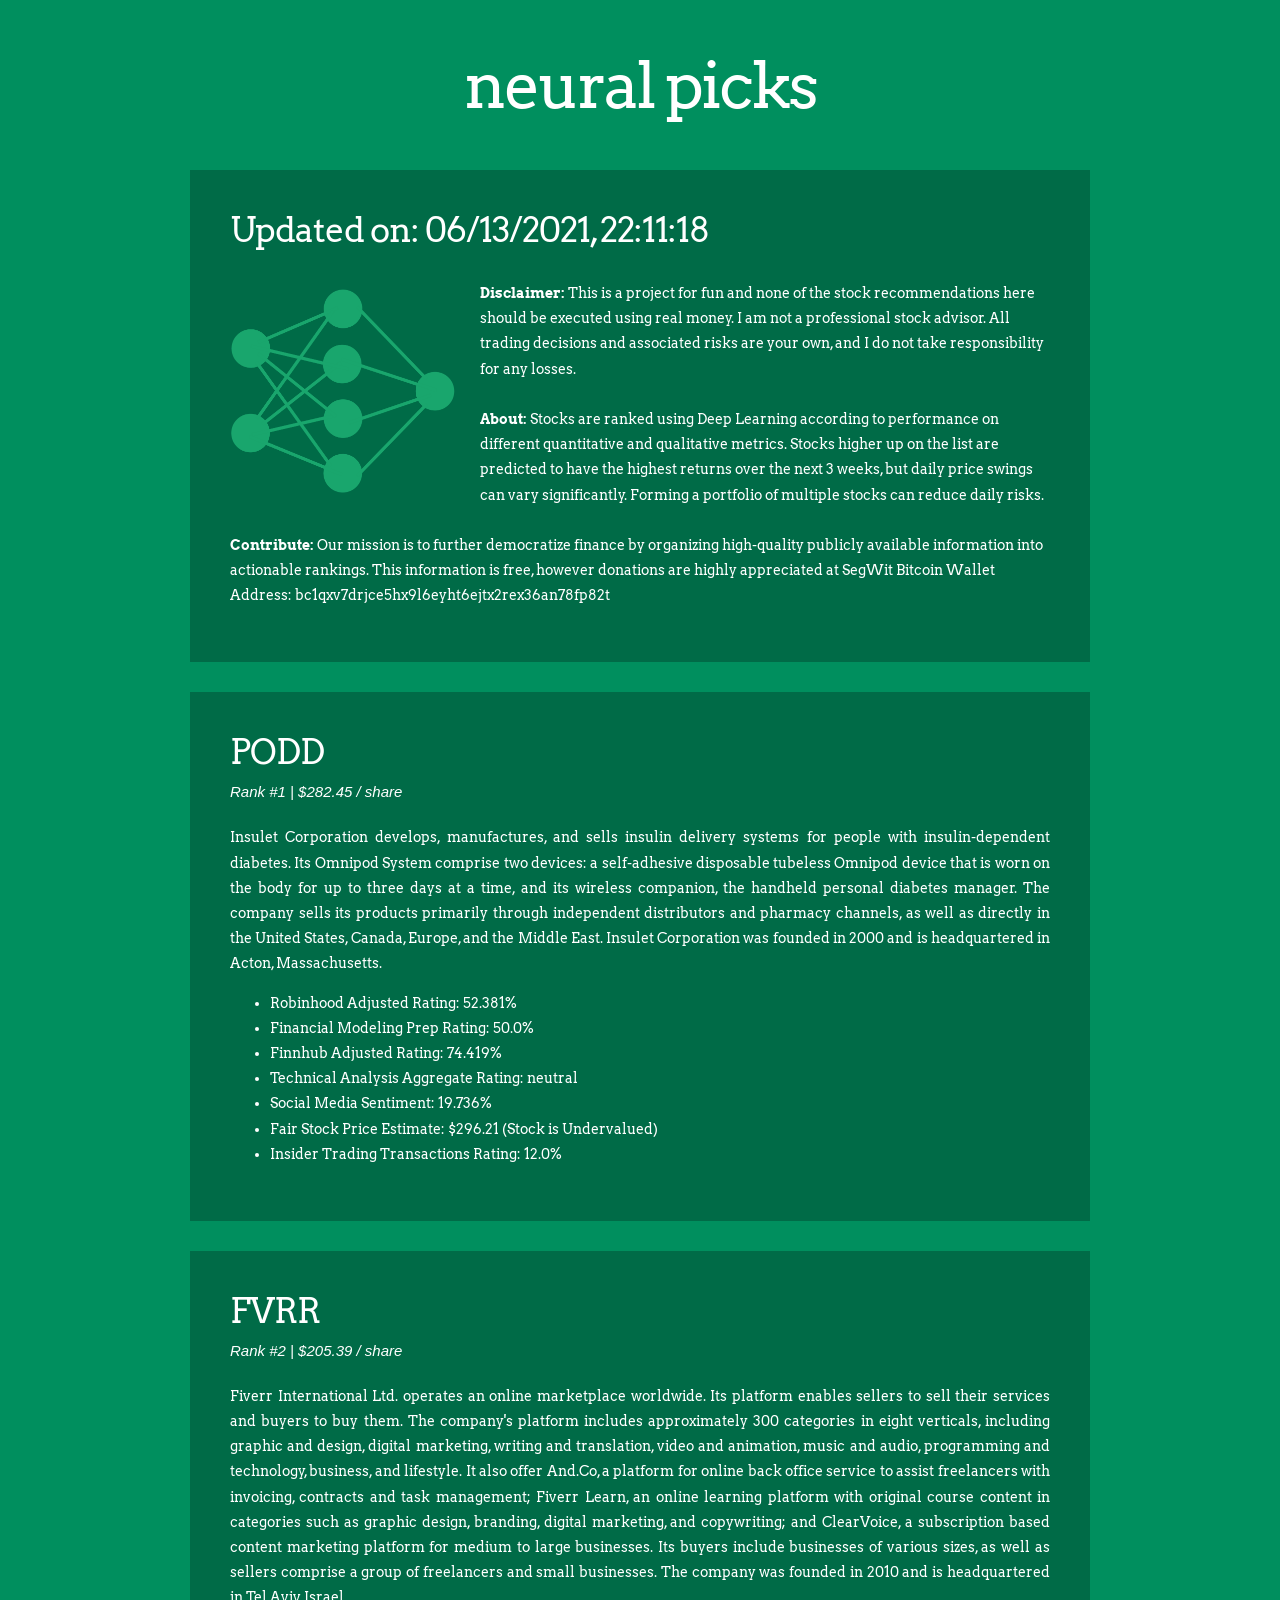
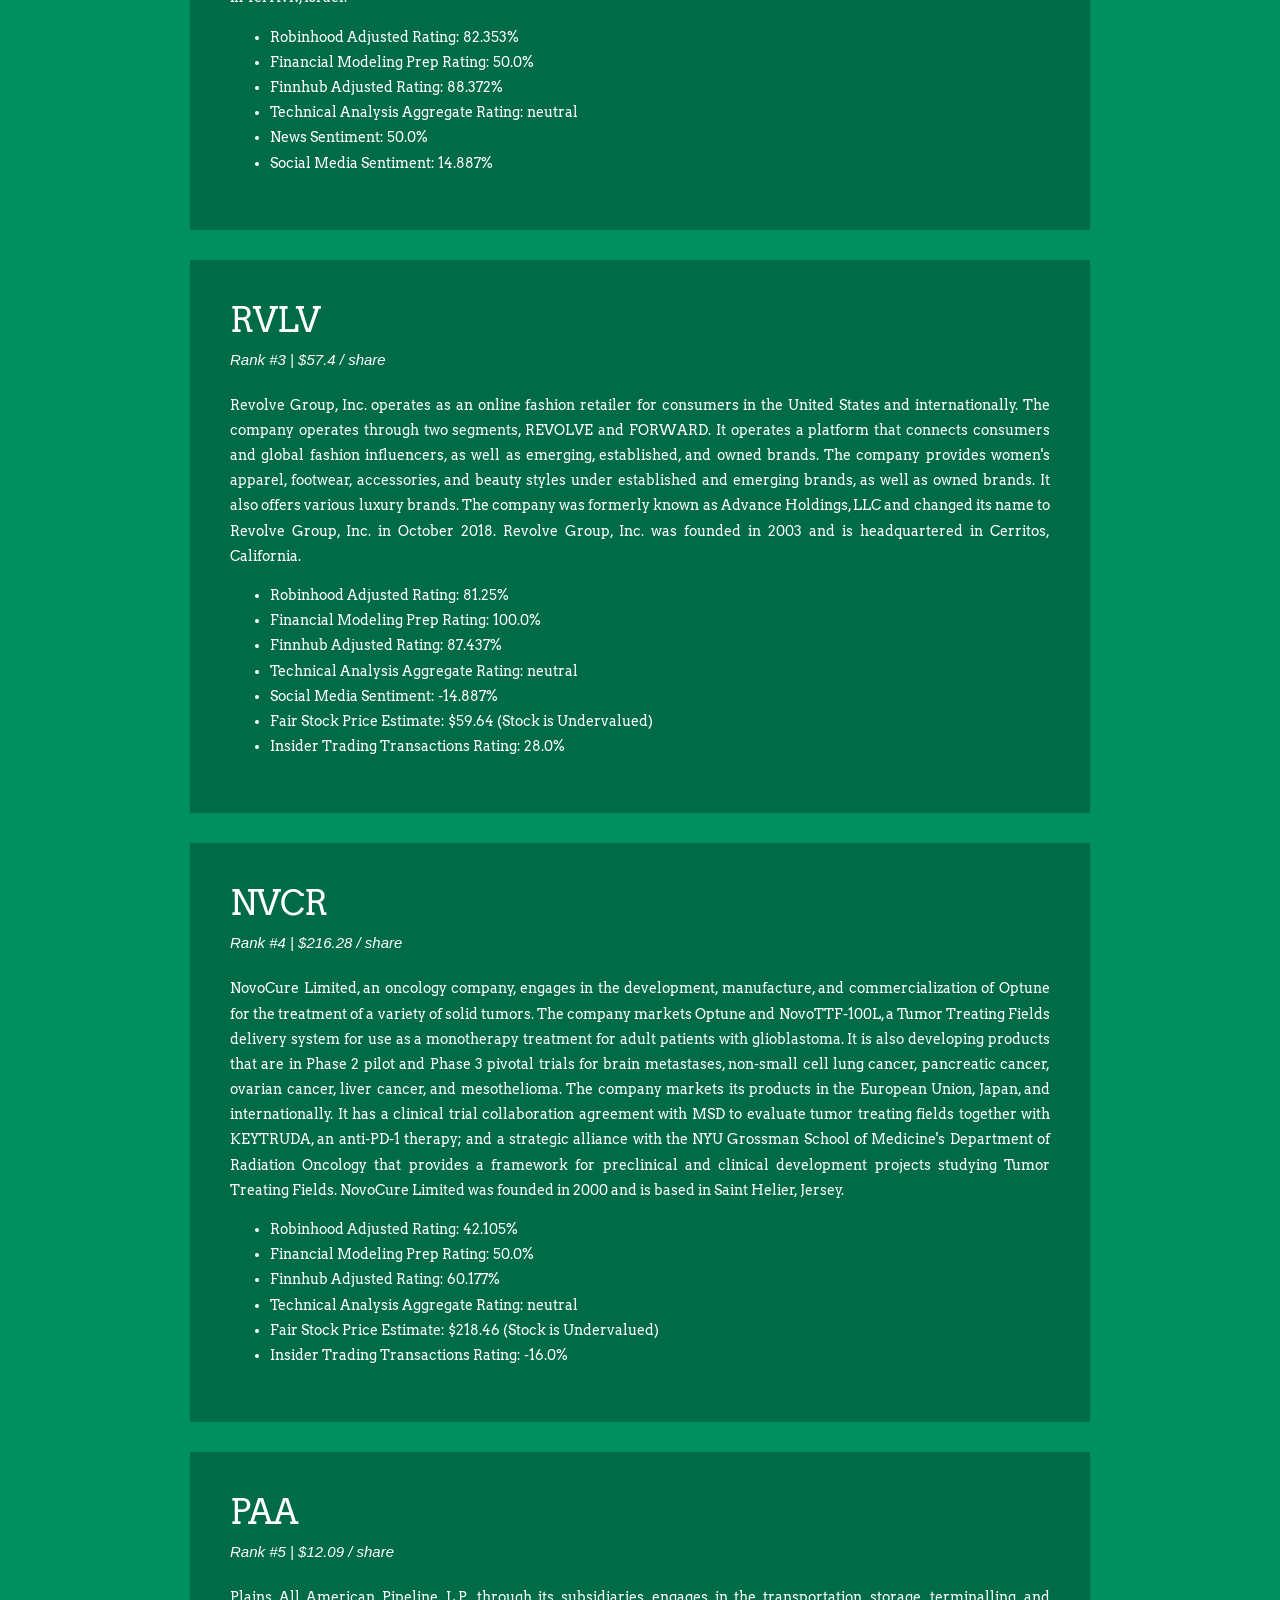
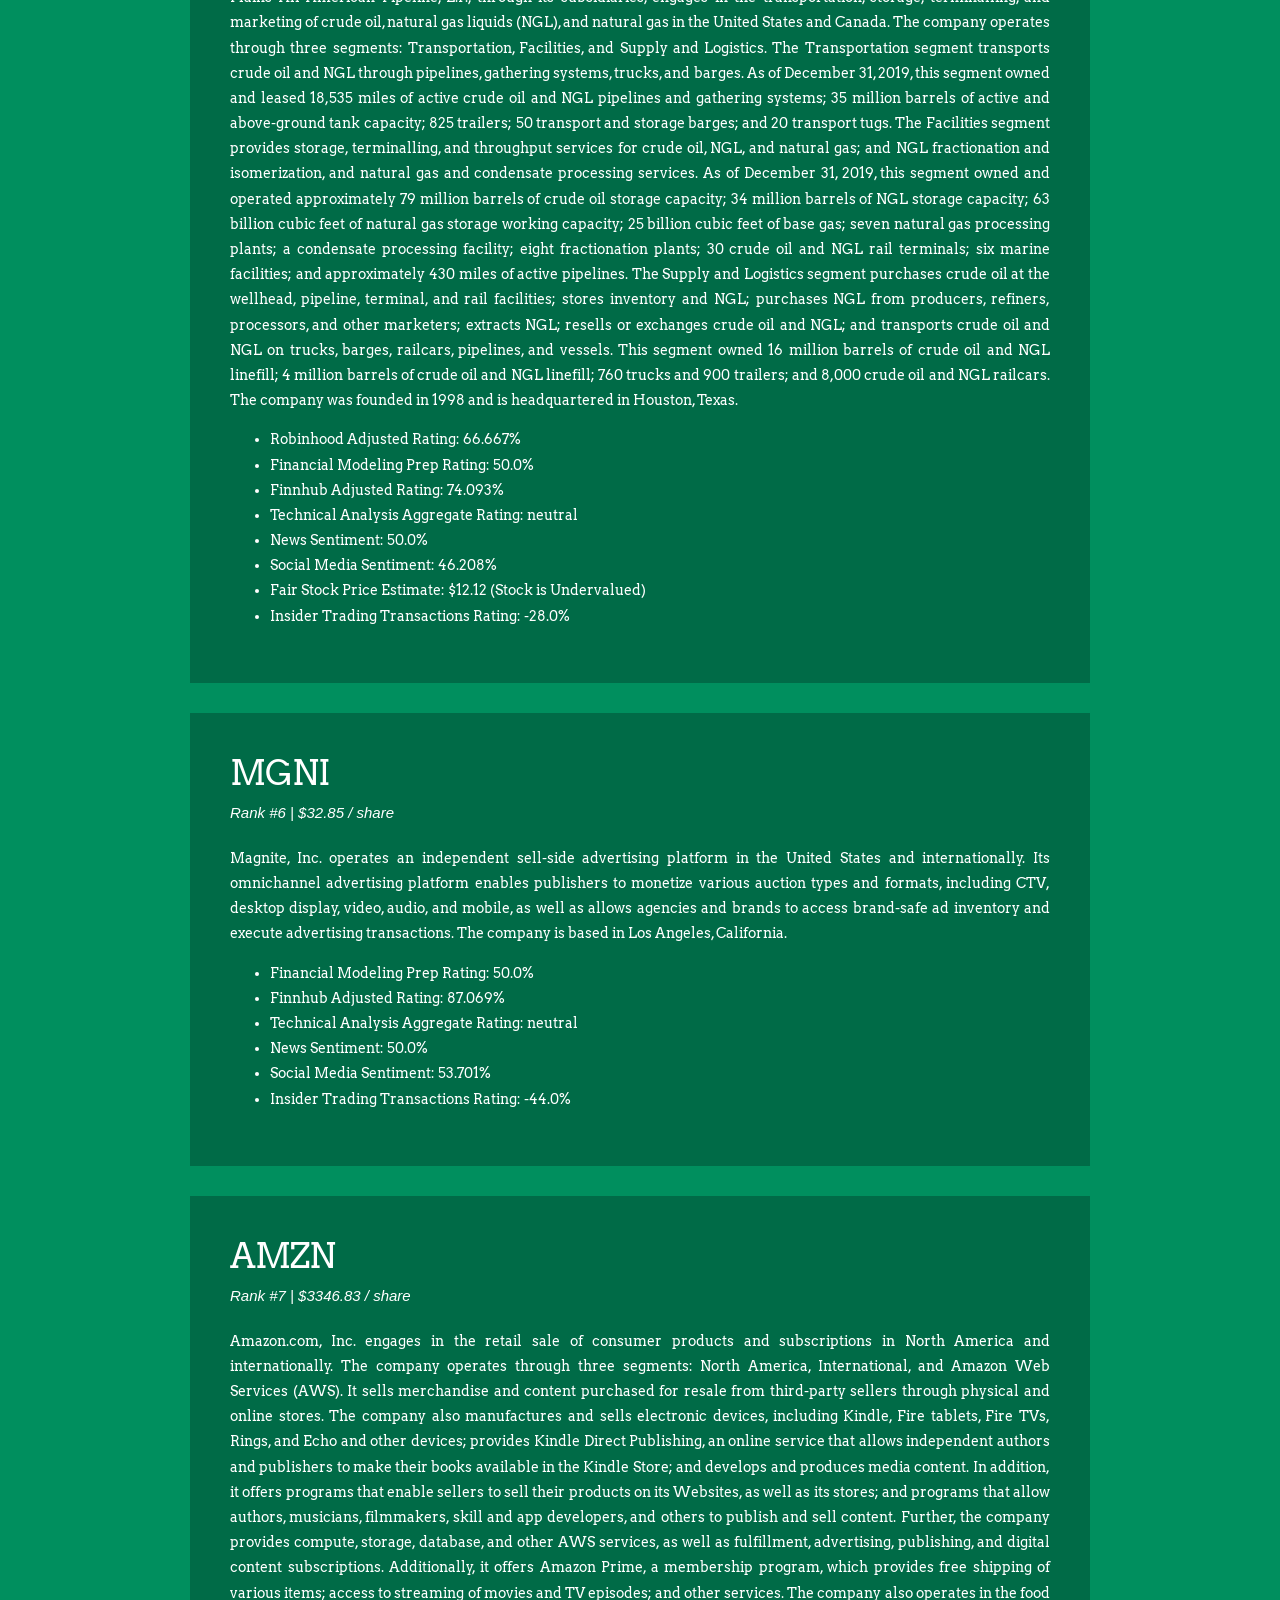
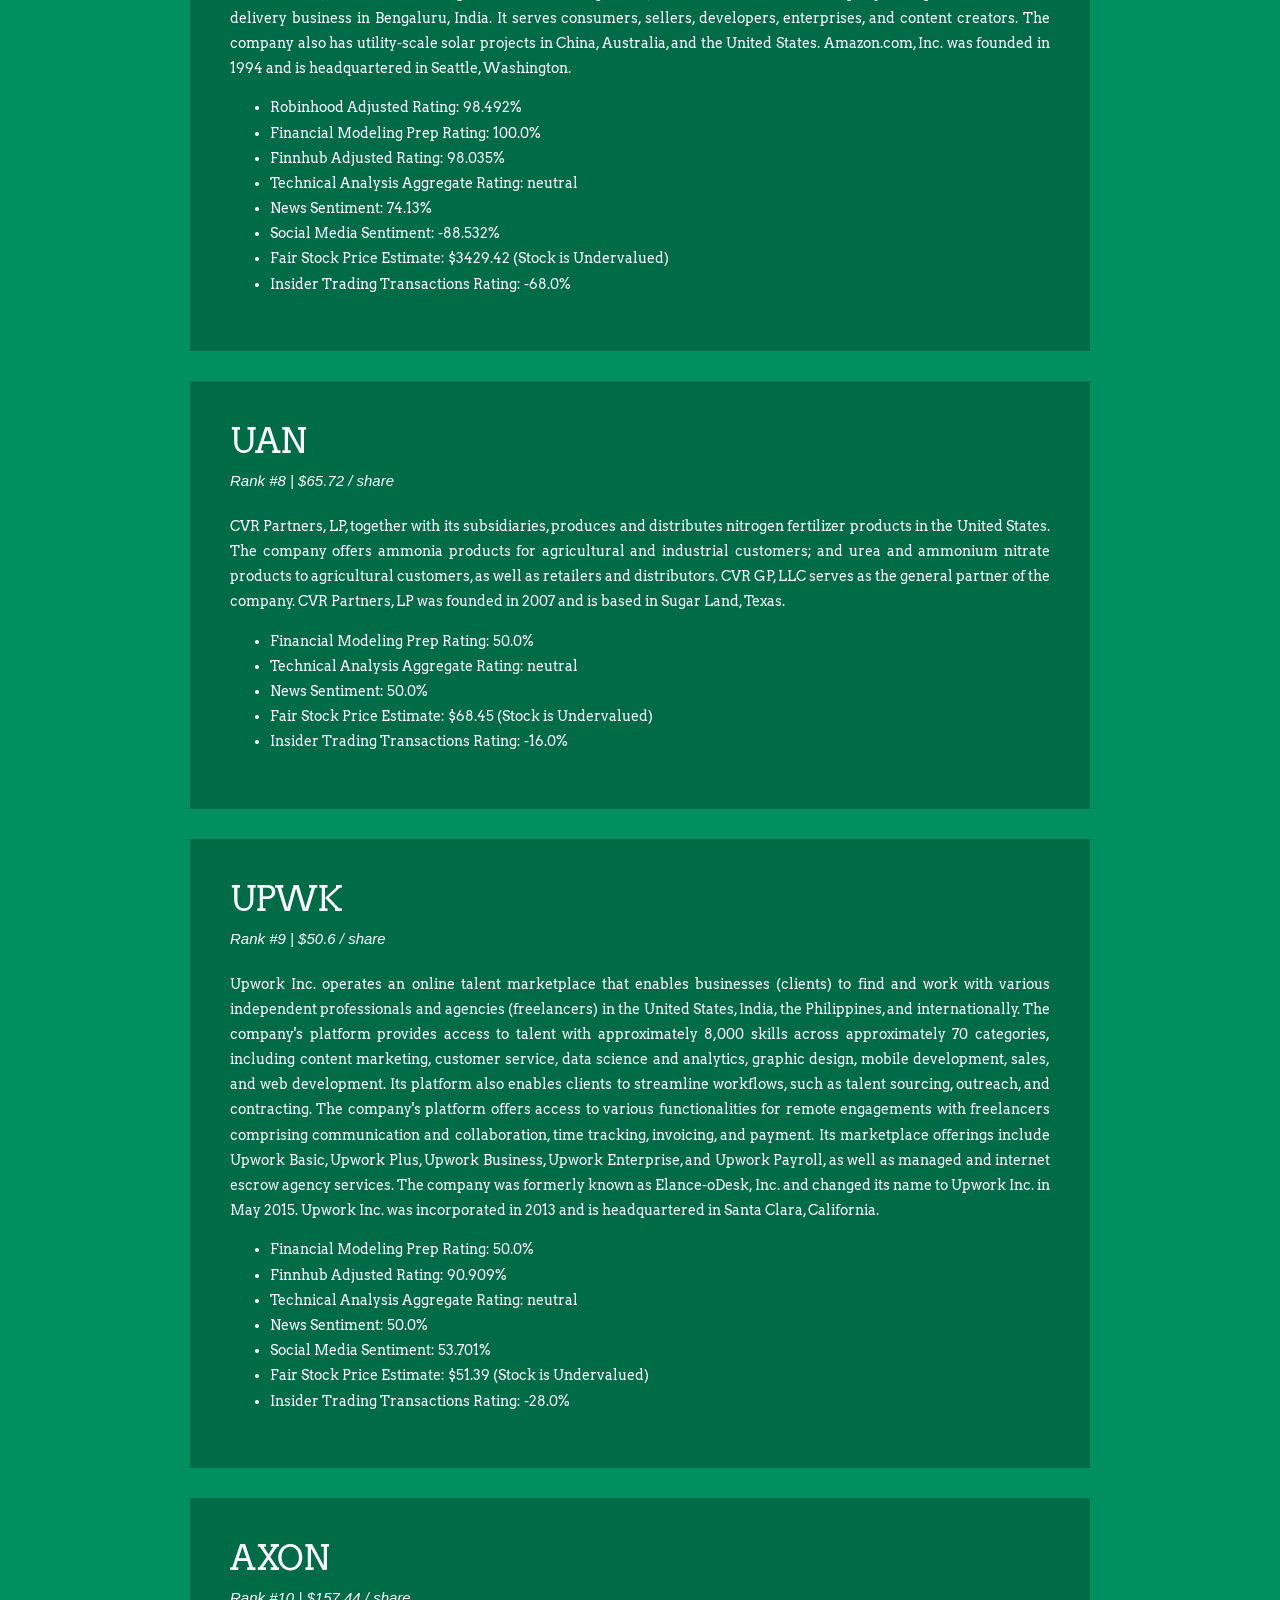
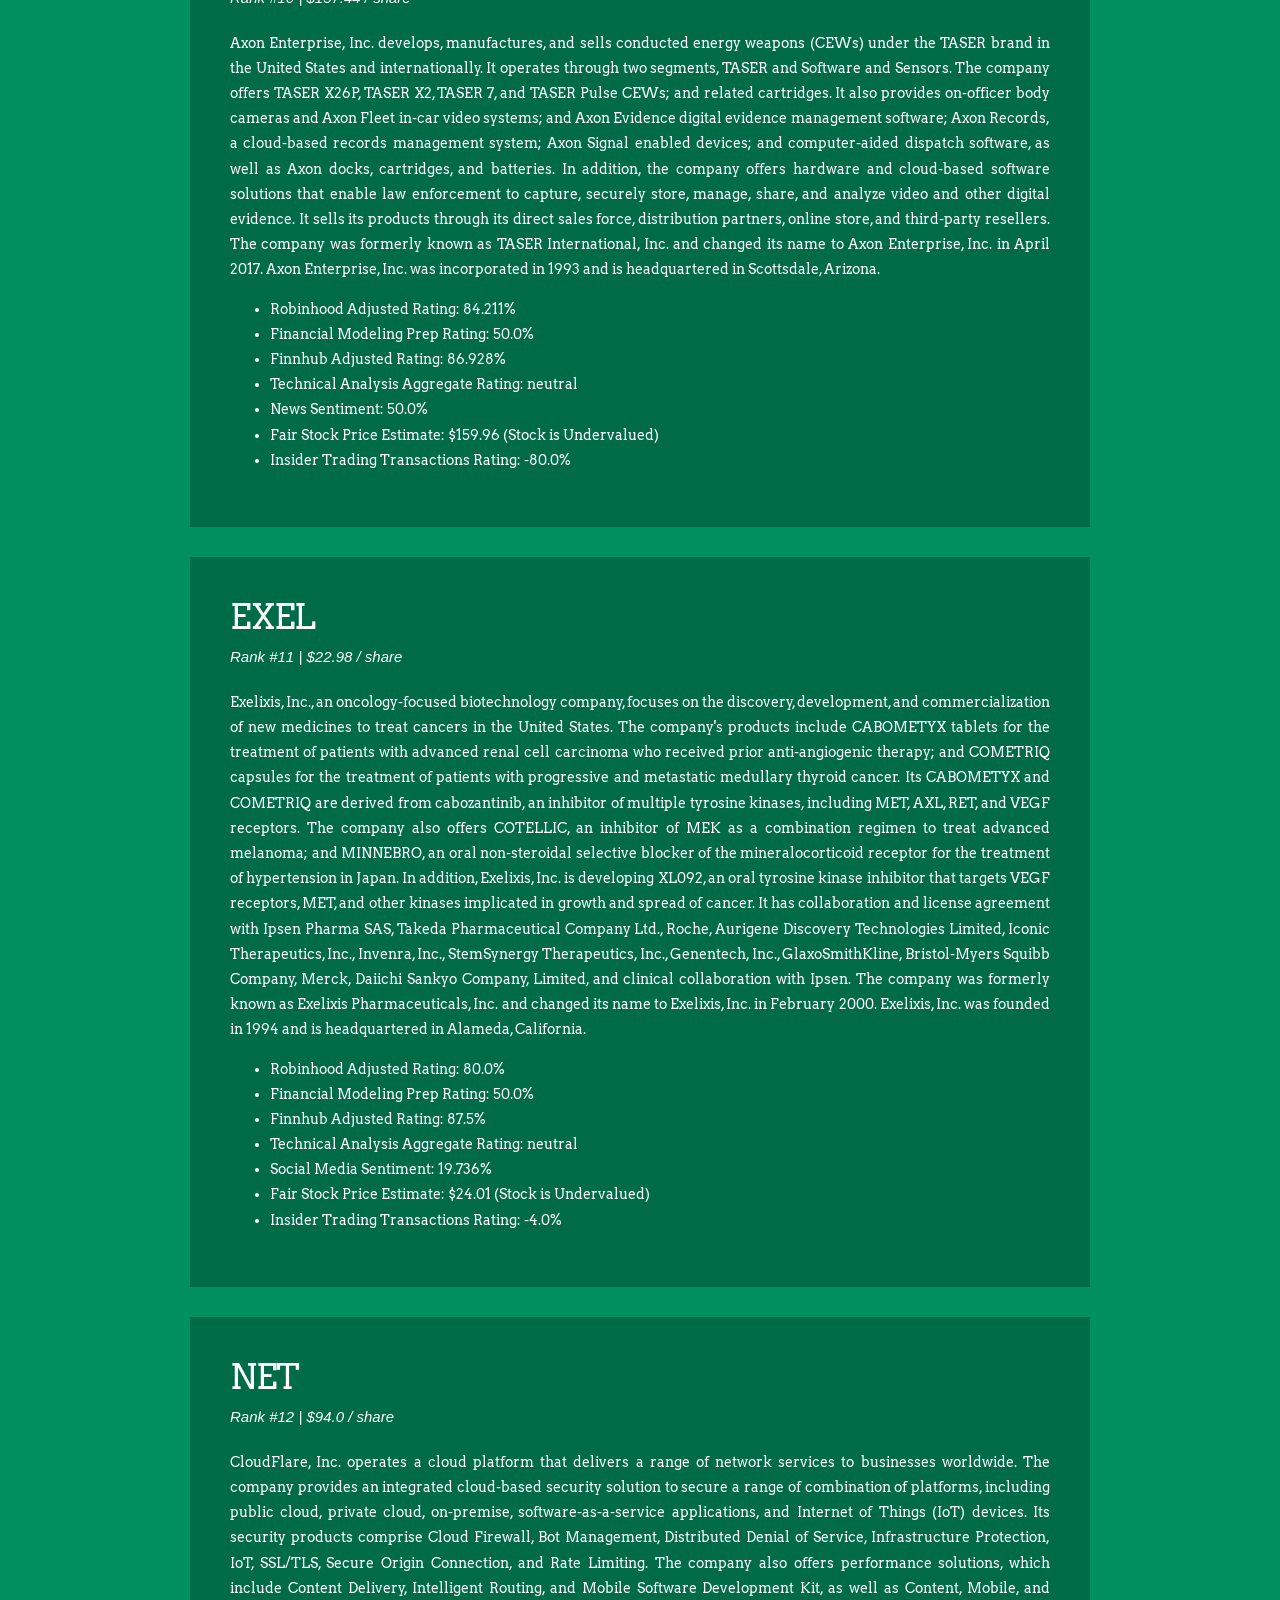
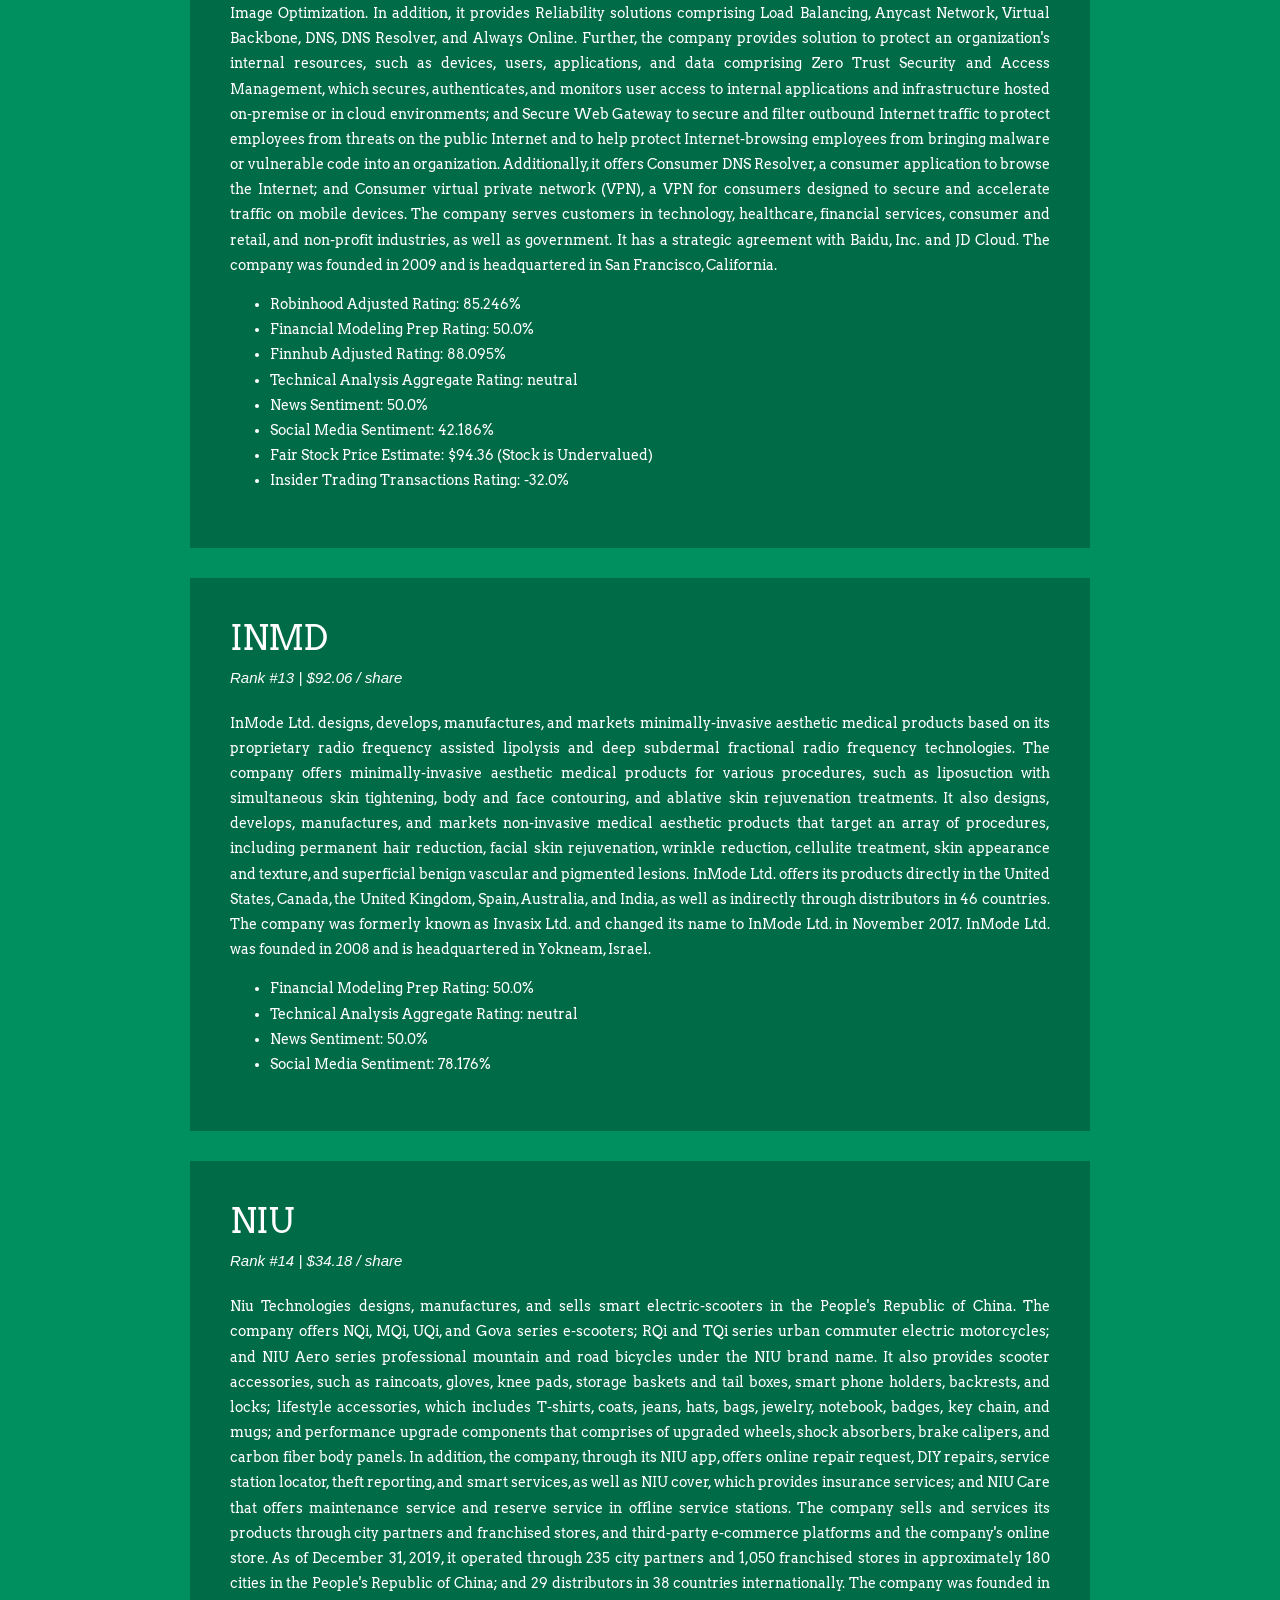
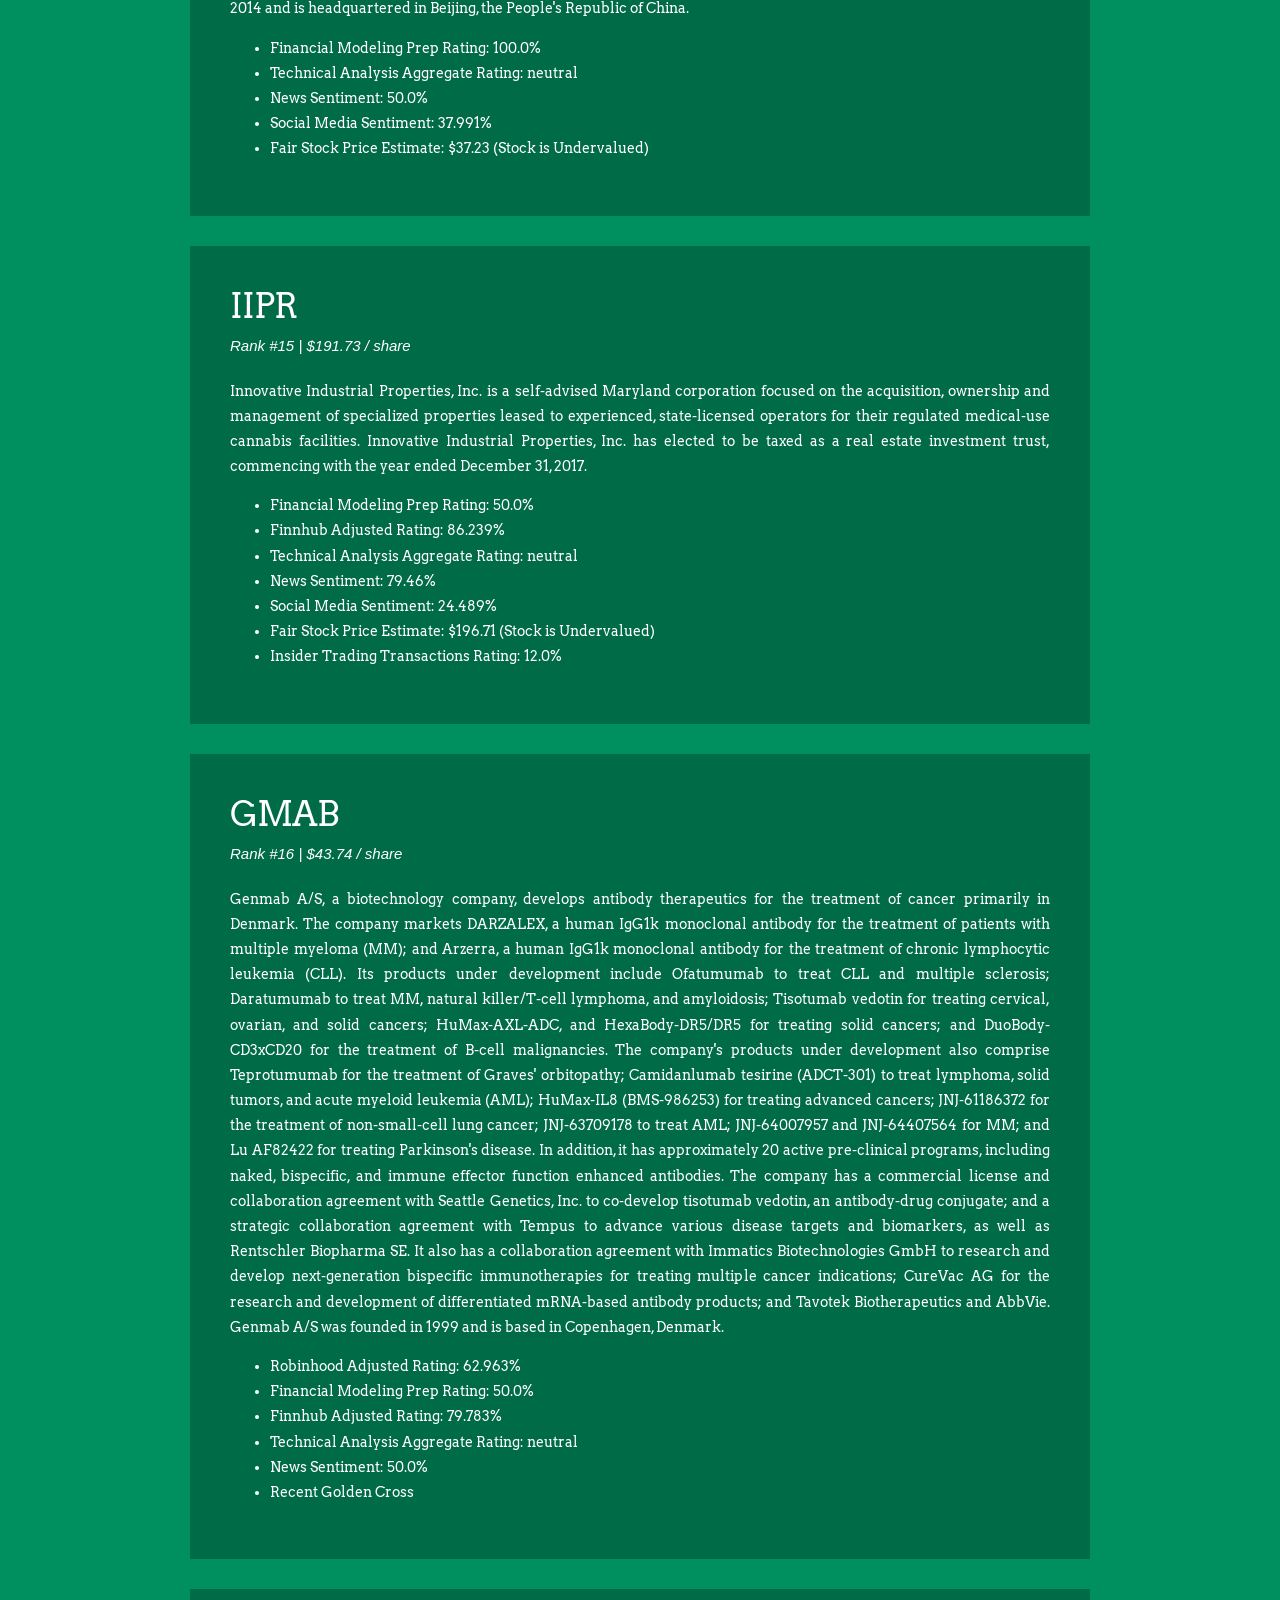
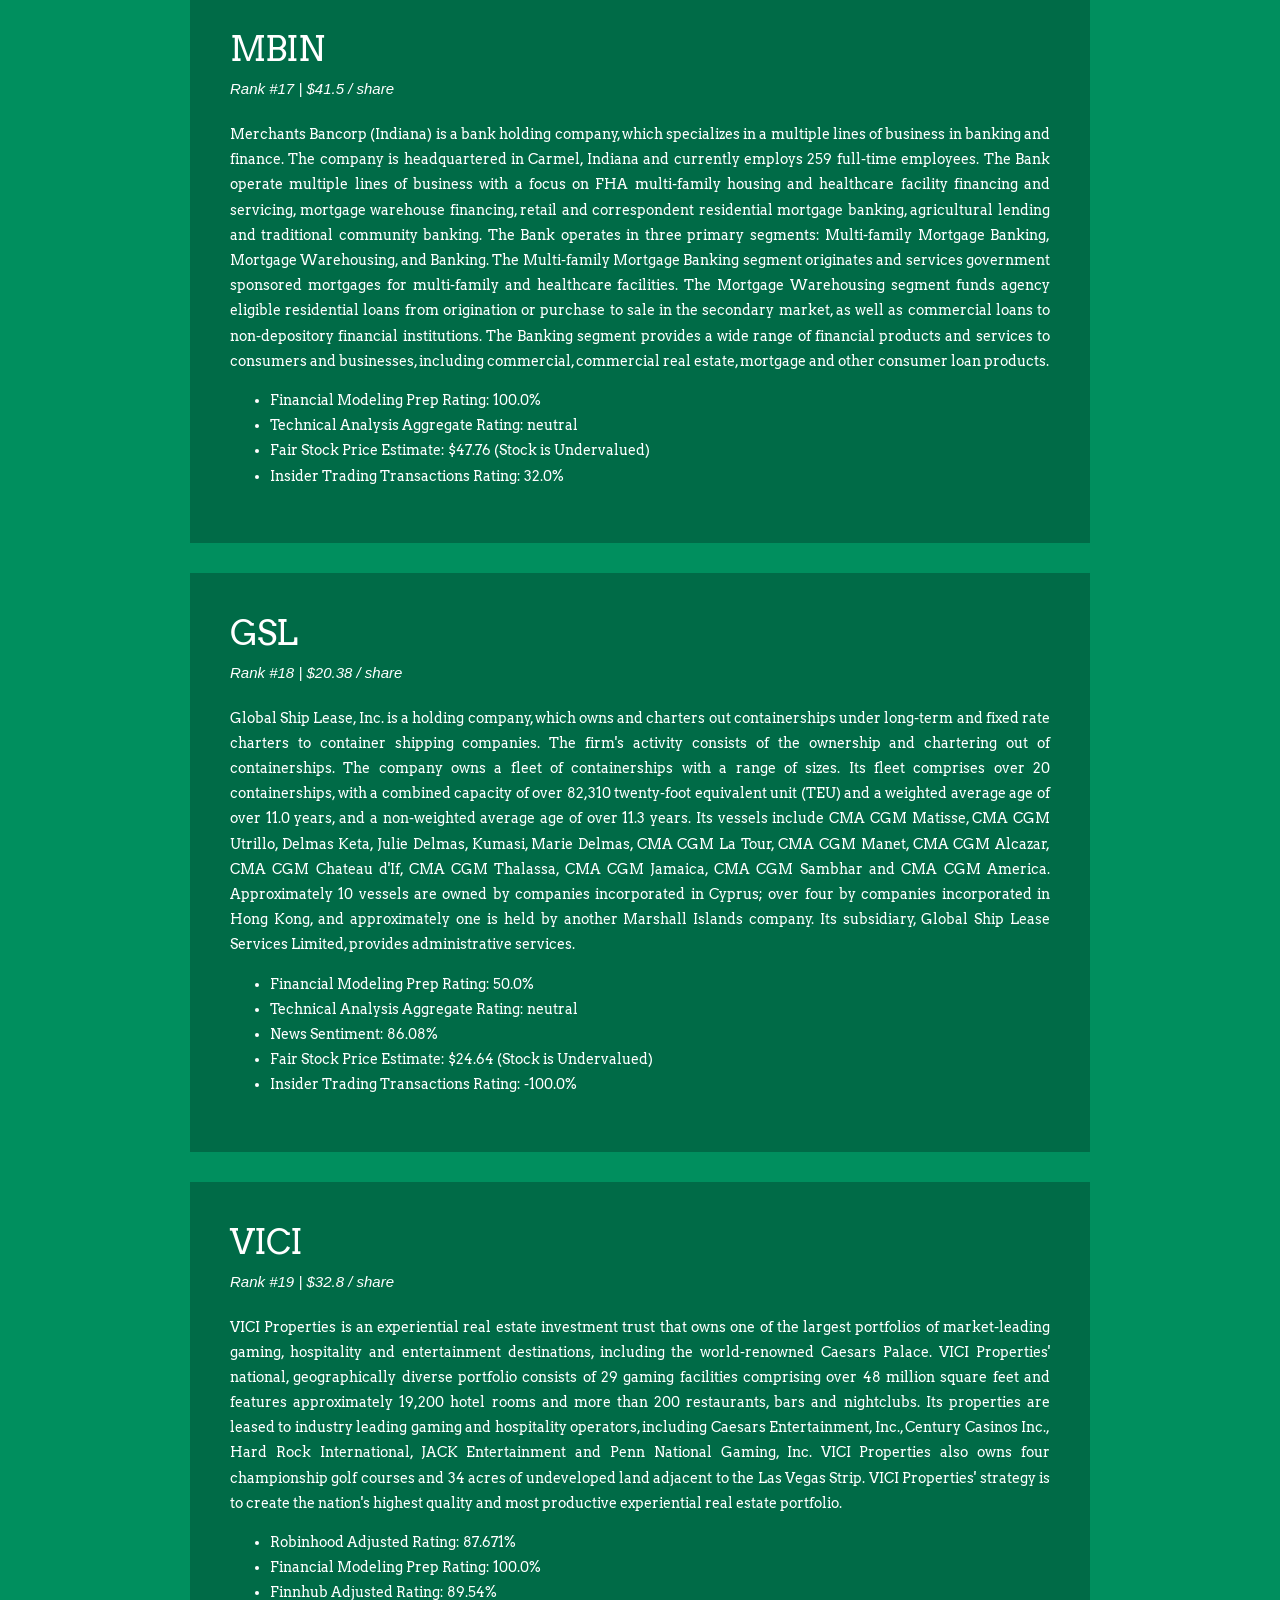
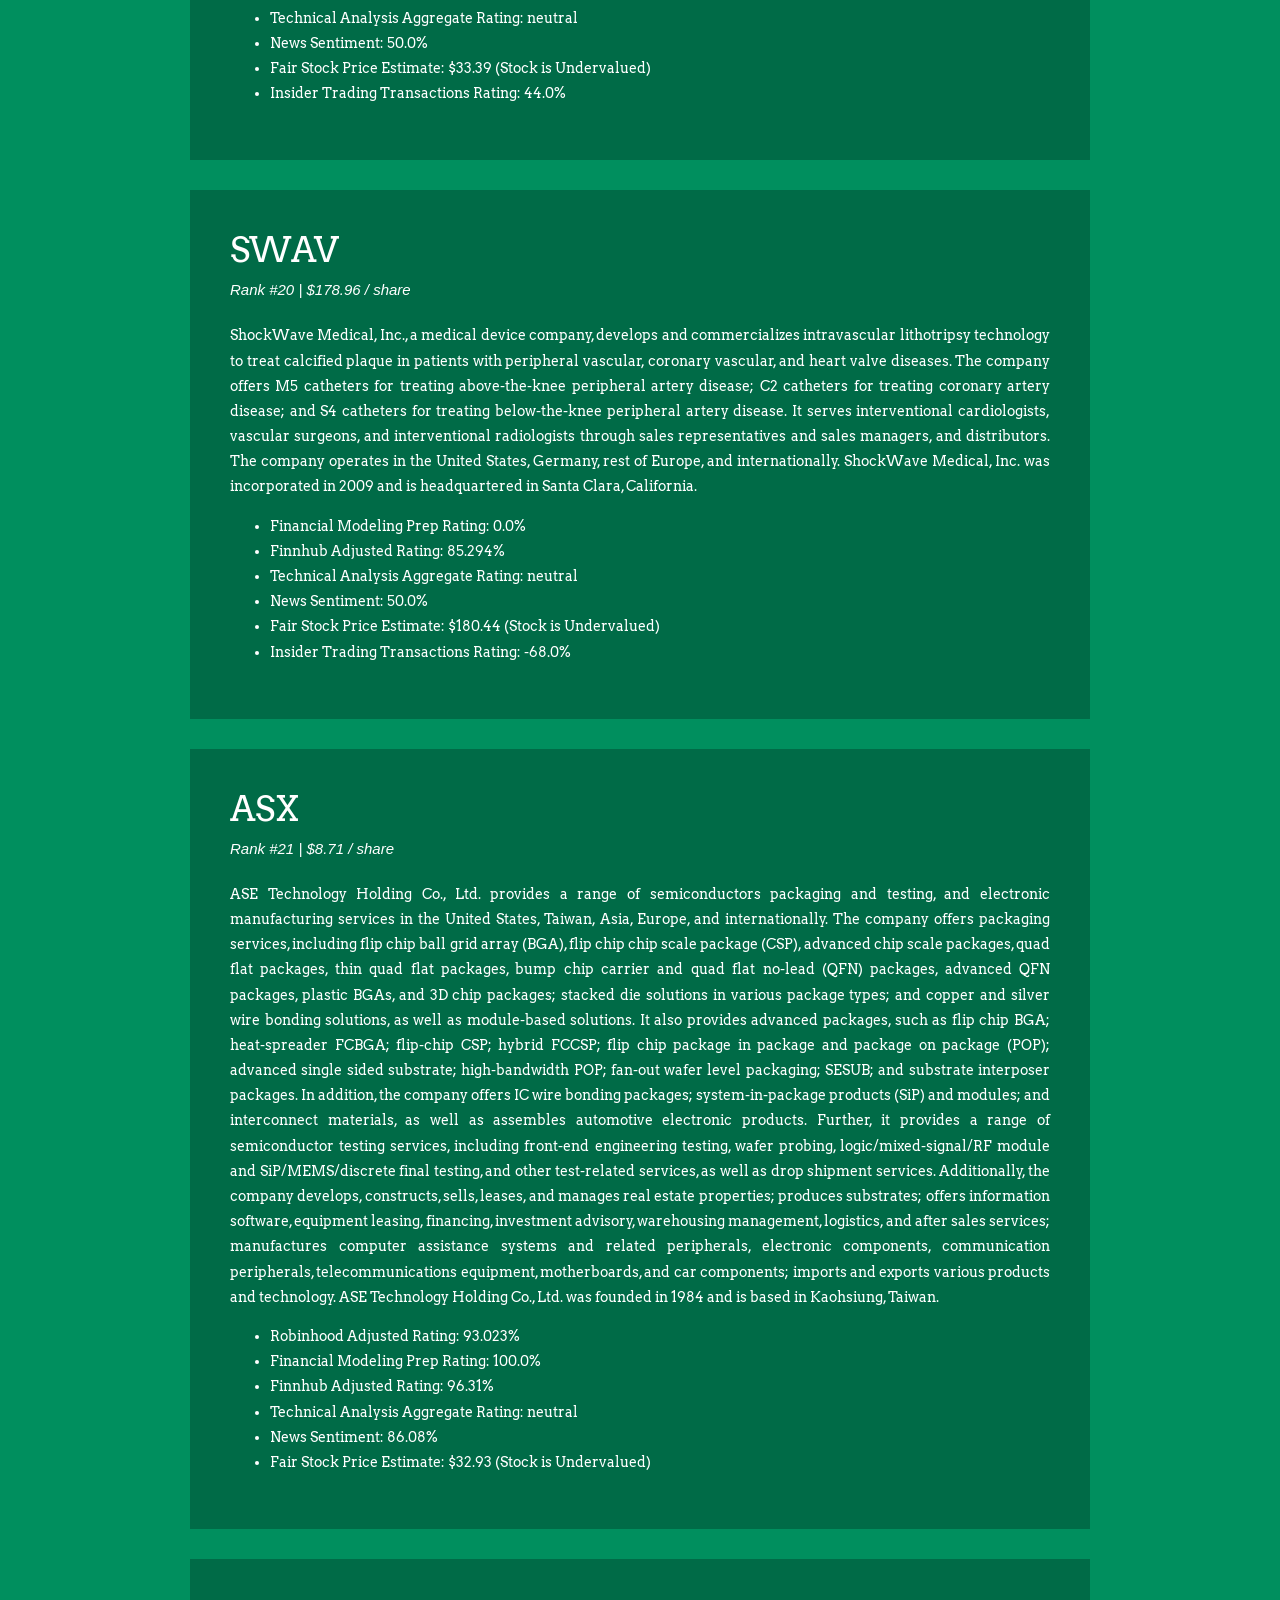
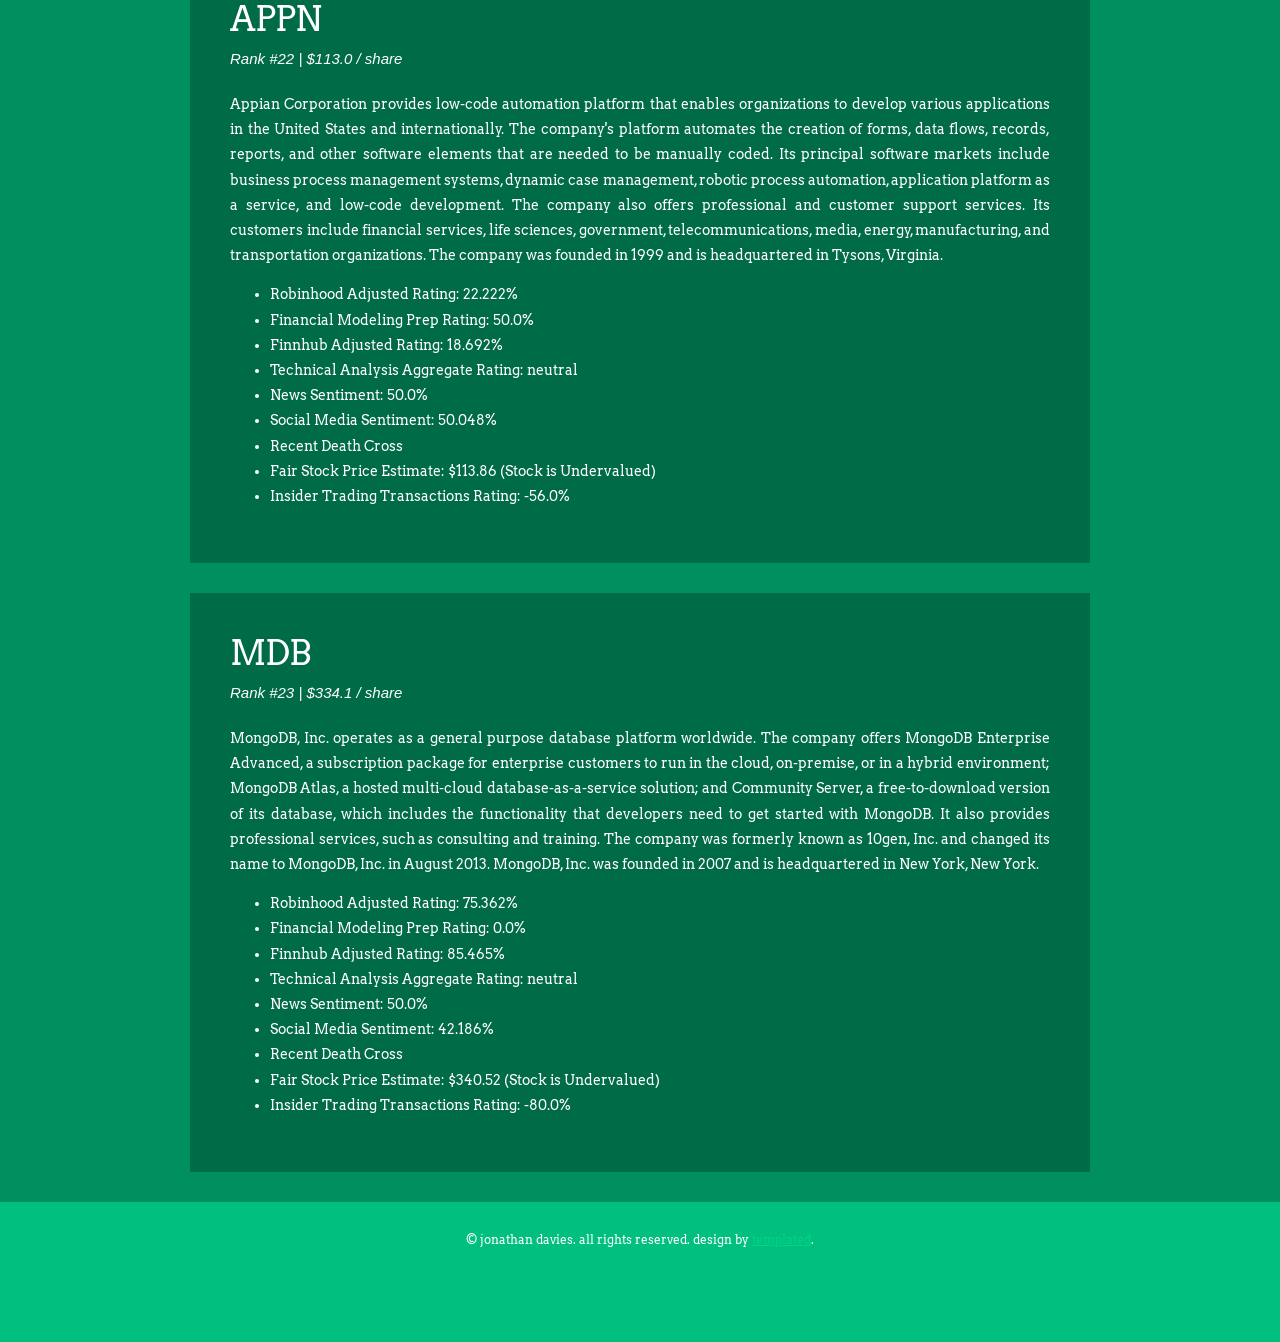
==== commit dd9437a7: "Automated Commit" ====
--- a/index.html
+++ b/index.html
@@ -16,7 +16,7 @@
 </div>
 </div>
 <div id="about">
-<h2 class="title">Updated on: 06/13/2021, 18:38:56</h2>
+<h2 class="title">Updated on: 06/13/2021, 22:11:18</h2>
 <p><img src="images/pics01.jpg" alt="" width="225" height="225" class="alignleft" /><strong>Disclaimer:</strong> This is a project for fun and none of the stock recommendations here should be executed using real money. I am not a professional stock advisor. All trading decisions and associated risks are your own, and I do not take responsibility for any losses.<br /><br /><strong>About:</strong> Stocks are ranked using Deep Learning according to performance on different quantitative and qualitative metrics. Stocks higher up on the list are predicted to have the highest returns over the next 3 weeks, but daily price swings can vary significantly. Forming a portfolio of multiple stocks can reduce daily risks.<br /><br /><strong>Contribute:</strong> Our mission is to further democratize finance by organizing high-quality publicly available information into actionable rankings. This information is free, however donations are highly appreciated at SegWit Bitcoin Wallet Address: bc1qxv7drjce5hx9l6eyht6ejtx2rex36an78fp82t</p>
 <!-- AddToAny BEGIN -->
 <div class="a2a_kit a2a_kit_size_32 a2a_default_style">
@@ -29,27 +29,33 @@
 <script async src="https://static.addtoany.com/menu/page.js"></script>
 <!-- AddToAny END --></div>
 <div id="page">
-<div id="content"><div class="post"><h2 class="title"><a href="#">CRWD</a></h2><p class="meta">Rank #1 | $231.27 / share</p><div class="entry">       <p>CrowdStrike Holdings, Inc. provides cloud-delivered solutions for next-generation endpoint protection in the United States, Australia, Germany, India, Romania, and the United Kingdom. It offers 11 cloud modules on its Falcon platform through a software as a service subscription-based model that covers various security markets, such as endpoint security, security and IT operations, and threat intelligence to deliver comprehensive breach protection even against today's most sophisticated attacks. The company primarily sells its platform and cloud modules through its direct sales team. CrowdStrike Holdings, Inc. was founded in 2011 and is headquartered in Sunnyvale, California.</p>       <ul>
-       <li>Suggested By Multiple Sources</li>
-       <li>Robinhood Adjusted Rating: 88.421%</li>
-       <li>Financial Modeling Prep Rating: 50.0%</li>
-       <li>Finnhub Adjusted Rating: 94.048%</li>
-       <li>Technical Analysis Aggregate Rating: neutral</li>
-       <li>News Sentiment: 59.82%</li>
-       <li>Social Media Sentiment: 80.046%</li>
-       <li>Fair Stock Price Estimate: $243.95 (Stock is Undervalued)</li>
-       <li>Insider Trading Transactions Rating: -72.0%</li>
-       </ul>
-</div></div><div class="post"><h2 class="title"><a href="#">PODD</a></h2><p class="meta">Rank #2 | $282.45 / share</p><div class="entry">       <p>Insulet Corporation develops, manufactures, and sells insulin delivery systems for people with insulin-dependent diabetes. Its Omnipod System comprise two devices: a self-adhesive disposable tubeless Omnipod device that is worn on the body for up to three days at a time, and its wireless companion, the handheld personal diabetes manager. The company sells its products primarily through independent distributors and pharmacy channels, as well as directly in the United States, Canada, Europe, and the Middle East. Insulet Corporation was founded in 2000 and is headquartered in Acton, Massachusetts.</p>       <ul>
+<div id="content"><div class="post"><h2 class="title"><a href="#">PODD</a></h2><p class="meta">Rank #1 | $282.45 / share</p><div class="entry">       <p>Insulet Corporation develops, manufactures, and sells insulin delivery systems for people with insulin-dependent diabetes. Its Omnipod System comprise two devices: a self-adhesive disposable tubeless Omnipod device that is worn on the body for up to three days at a time, and its wireless companion, the handheld personal diabetes manager. The company sells its products primarily through independent distributors and pharmacy channels, as well as directly in the United States, Canada, Europe, and the Middle East. Insulet Corporation was founded in 2000 and is headquartered in Acton, Massachusetts.</p>       <ul>
        <li>Robinhood Adjusted Rating: 52.381%</li>
        <li>Financial Modeling Prep Rating: 50.0%</li>
        <li>Finnhub Adjusted Rating: 74.419%</li>
        <li>Technical Analysis Aggregate Rating: neutral</li>
-       <li>Social Media Sentiment: 4.995%</li>
+       <li>Social Media Sentiment: 19.736%</li>
        <li>Fair Stock Price Estimate: $296.21 (Stock is Undervalued)</li>
        <li>Insider Trading Transactions Rating: 12.0%</li>
        </ul>
-</div></div><div class="post"><h2 class="title"><a href="#">NVCR</a></h2><p class="meta">Rank #3 | $216.28 / share</p><div class="entry">       <p>NovoCure Limited, an oncology company, engages in the development, manufacture, and commercialization of Optune for the treatment of a variety of solid tumors. The company markets Optune and NovoTTF-100L, a Tumor Treating Fields delivery system for use as a monotherapy treatment for adult patients with glioblastoma. It is also developing products that are in Phase 2 pilot and Phase 3 pivotal trials for brain metastases, non-small cell lung cancer, pancreatic cancer, ovarian cancer, liver cancer, and mesothelioma. The company markets its products in the European Union, Japan, and internationally. It has a clinical trial collaboration agreement with MSD to evaluate tumor treating fields together with KEYTRUDA, an anti-PD-1 therapy; and a strategic alliance with the NYU Grossman School of Medicine's Department of Radiation Oncology that provides a framework for preclinical and clinical development projects studying Tumor Treating Fields. NovoCure Limited was founded in 2000 and is based in Saint Helier, Jersey.</p>       <ul>
+</div></div><div class="post"><h2 class="title"><a href="#">FVRR</a></h2><p class="meta">Rank #2 | $205.39 / share</p><div class="entry">       <p>Fiverr International Ltd. operates an online marketplace worldwide. Its platform enables sellers to sell their services and buyers to buy them. The company's platform includes approximately 300 categories in eight verticals, including graphic and design, digital marketing, writing and translation, video and animation, music and audio, programming and technology, business, and lifestyle. It also offer And.Co, a platform for online back office service to assist freelancers with invoicing, contracts and task management; Fiverr Learn, an online learning platform with original course content in categories such as graphic design, branding, digital marketing, and copywriting; and ClearVoice, a subscription based content marketing platform for medium to large businesses. Its buyers include businesses of various sizes, as well as sellers comprise a group of freelancers and small businesses. The company was founded in 2010 and is headquartered in Tel Aviv, Israel.</p>       <ul>
+       <li>Robinhood Adjusted Rating: 82.353%</li>
+       <li>Financial Modeling Prep Rating: 50.0%</li>
+       <li>Finnhub Adjusted Rating: 88.372%</li>
+       <li>Technical Analysis Aggregate Rating: neutral</li>
+       <li>News Sentiment: 50.0%</li>
+       <li>Social Media Sentiment: 14.887%</li>
+       </ul>
+</div></div><div class="post"><h2 class="title"><a href="#">RVLV</a></h2><p class="meta">Rank #3 | $57.4 / share</p><div class="entry">       <p>Revolve Group, Inc. operates as an online fashion retailer for consumers in the United States and internationally. The company operates through two segments, REVOLVE and FORWARD. It operates a platform that connects consumers and global fashion influencers, as well as emerging, established, and owned brands. The company provides women's apparel, footwear, accessories, and beauty styles under established and emerging brands, as well as owned brands. It also offers various luxury brands. The company was formerly known as Advance Holdings, LLC and changed its name to Revolve Group, Inc. in October 2018. Revolve Group, Inc. was founded in 2003 and is headquartered in Cerritos, California.</p>       <ul>
+       <li>Robinhood Adjusted Rating: 81.25%</li>
+       <li>Financial Modeling Prep Rating: 100.0%</li>
+       <li>Finnhub Adjusted Rating: 87.437%</li>
+       <li>Technical Analysis Aggregate Rating: neutral</li>
+       <li>Social Media Sentiment: -14.887%</li>
+       <li>Fair Stock Price Estimate: $59.64 (Stock is Undervalued)</li>
+       <li>Insider Trading Transactions Rating: 28.0%</li>
+       </ul>
+</div></div><div class="post"><h2 class="title"><a href="#">NVCR</a></h2><p class="meta">Rank #4 | $216.28 / share</p><div class="entry">       <p>NovoCure Limited, an oncology company, engages in the development, manufacture, and commercialization of Optune for the treatment of a variety of solid tumors. The company markets Optune and NovoTTF-100L, a Tumor Treating Fields delivery system for use as a monotherapy treatment for adult patients with glioblastoma. It is also developing products that are in Phase 2 pilot and Phase 3 pivotal trials for brain metastases, non-small cell lung cancer, pancreatic cancer, ovarian cancer, liver cancer, and mesothelioma. The company markets its products in the European Union, Japan, and internationally. It has a clinical trial collaboration agreement with MSD to evaluate tumor treating fields together with KEYTRUDA, an anti-PD-1 therapy; and a strategic alliance with the NYU Grossman School of Medicine's Department of Radiation Oncology that provides a framework for preclinical and clinical development projects studying Tumor Treating Fields. NovoCure Limited was founded in 2000 and is based in Saint Helier, Jersey.</p>       <ul>
        <li>Robinhood Adjusted Rating: 42.105%</li>
        <li>Financial Modeling Prep Rating: 50.0%</li>
        <li>Finnhub Adjusted Rating: 60.177%</li>
@@ -57,180 +63,168 @@
        <li>Fair Stock Price Estimate: $218.46 (Stock is Undervalued)</li>
        <li>Insider Trading Transactions Rating: -16.0%</li>
        </ul>
-</div></div><div class="post"><h2 class="title"><a href="#">MDB</a></h2><p class="meta">Rank #4 | $334.1 / share</p><div class="entry">       <p>MongoDB, Inc. operates as a general purpose database platform worldwide. The company offers MongoDB Enterprise Advanced, a subscription package for enterprise customers to run in the cloud, on-premise, or in a hybrid environment; MongoDB Atlas, a hosted multi-cloud database-as-a-service solution; and Community Server, a free-to-download version of its database, which includes the functionality that developers need to get started with MongoDB. It also provides professional services, such as consulting and training. The company was formerly known as 10gen, Inc. and changed its name to MongoDB, Inc. in August 2013. MongoDB, Inc. was founded in 2007 and is headquartered in New York, New York.</p>       <ul>
+</div></div><div class="post"><h2 class="title"><a href="#">PAA</a></h2><p class="meta">Rank #5 | $12.09 / share</p><div class="entry">       <p>Plains All American Pipeline, L.P., through its subsidiaries, engages in the transportation, storage, terminalling, and marketing of crude oil, natural gas liquids (NGL), and natural gas in the United States and Canada. The company operates through three segments: Transportation, Facilities, and Supply and Logistics. The Transportation segment transports crude oil and NGL through pipelines, gathering systems, trucks, and barges. As of December 31, 2019, this segment owned and leased 18,535 miles of active crude oil and NGL pipelines and gathering systems; 35 million barrels of active and above-ground tank capacity; 825 trailers; 50 transport and storage barges; and 20 transport tugs. The Facilities segment provides storage, terminalling, and throughput services for crude oil, NGL, and natural gas; and NGL fractionation and isomerization, and natural gas and condensate processing services. As of December 31, 2019, this segment owned and operated approximately 79 million barrels of crude oil storage capacity; 34 million barrels of NGL storage capacity; 63 billion cubic feet of natural gas storage working capacity; 25 billion cubic feet of base gas; seven natural gas processing plants; a condensate processing facility; eight fractionation plants; 30 crude oil and NGL rail terminals; six marine facilities; and approximately 430 miles of active pipelines. The Supply and Logistics segment purchases crude oil at the wellhead, pipeline, terminal, and rail facilities; stores inventory and NGL; purchases NGL from producers, refiners, processors, and other marketers; extracts NGL; resells or exchanges crude oil and NGL; and transports crude oil and NGL on trucks, barges, railcars, pipelines, and vessels. This segment owned 16 million barrels of crude oil and NGL linefill; 4 million barrels of crude oil and NGL linefill; 760 trucks and 900 trailers; and 8,000 crude oil and NGL railcars. The company was founded in 1998 and is headquartered in Houston, Texas.</p>       <ul>
+       <li>Robinhood Adjusted Rating: 66.667%</li>
+       <li>Financial Modeling Prep Rating: 50.0%</li>
+       <li>Finnhub Adjusted Rating: 74.093%</li>
+       <li>Technical Analysis Aggregate Rating: neutral</li>
+       <li>News Sentiment: 50.0%</li>
+       <li>Social Media Sentiment: 46.208%</li>
+       <li>Fair Stock Price Estimate: $12.12 (Stock is Undervalued)</li>
+       <li>Insider Trading Transactions Rating: -28.0%</li>
+       </ul>
+</div></div><div class="post"><h2 class="title"><a href="#">MGNI</a></h2><p class="meta">Rank #6 | $32.85 / share</p><div class="entry">       <p>Magnite, Inc. operates an independent sell-side advertising platform in the United States and internationally. Its omnichannel advertising platform enables publishers to monetize various auction types and formats, including CTV, desktop display, video, audio, and mobile, as well as allows agencies and brands to access brand-safe ad inventory and execute advertising transactions. The company is based in Los Angeles, California.</p>       <ul>
+       <li>Financial Modeling Prep Rating: 50.0%</li>
+       <li>Finnhub Adjusted Rating: 87.069%</li>
+       <li>Technical Analysis Aggregate Rating: neutral</li>
+       <li>News Sentiment: 50.0%</li>
+       <li>Social Media Sentiment: 53.701%</li>
+       <li>Insider Trading Transactions Rating: -44.0%</li>
+       </ul>
+</div></div><div class="post"><h2 class="title"><a href="#">AMZN</a></h2><p class="meta">Rank #7 | $3346.83 / share</p><div class="entry">       <p>Amazon.com, Inc. engages in the retail sale of consumer products and subscriptions in North America and internationally. The company operates through three segments: North America, International, and Amazon Web Services (AWS). It sells merchandise and content purchased for resale from third-party sellers through physical and online stores. The company also manufactures and sells electronic devices, including Kindle, Fire tablets, Fire TVs, Rings, and Echo and other devices; provides Kindle Direct Publishing, an online service that allows independent authors and publishers to make their books available in the Kindle Store; and develops and produces media content. In addition, it offers programs that enable sellers to sell their products on its Websites, as well as its stores; and programs that allow authors, musicians, filmmakers, skill and app developers, and others to publish and sell content. Further, the company provides compute, storage, database, and other AWS services, as well as fulfillment, advertising, publishing, and digital content subscriptions. Additionally, it offers Amazon Prime, a membership program, which provides free shipping of various items; access to streaming of movies and TV episodes; and other services. The company also operates in the food delivery business in Bengaluru, India. It serves consumers, sellers, developers, enterprises, and content creators. The company also has utility-scale solar projects in China, Australia, and the United States. Amazon.com, Inc. was founded in 1994 and is headquartered in Seattle, Washington.</p>       <ul>
+       <li>Robinhood Adjusted Rating: 98.492%</li>
+       <li>Financial Modeling Prep Rating: 100.0%</li>
+       <li>Finnhub Adjusted Rating: 98.035%</li>
+       <li>Technical Analysis Aggregate Rating: neutral</li>
+       <li>News Sentiment: 74.13%</li>
+       <li>Social Media Sentiment: -88.532%</li>
+       <li>Fair Stock Price Estimate: $3429.42 (Stock is Undervalued)</li>
+       <li>Insider Trading Transactions Rating: -68.0%</li>
+       </ul>
+</div></div><div class="post"><h2 class="title"><a href="#">UAN</a></h2><p class="meta">Rank #8 | $65.72 / share</p><div class="entry">       <p>CVR Partners, LP, together with its subsidiaries, produces and distributes nitrogen fertilizer products in the United States. The company offers ammonia products for agricultural and industrial customers; and urea and ammonium nitrate products to agricultural customers, as well as retailers and distributors. CVR GP, LLC serves as the general partner of the company. CVR Partners, LP was founded in 2007 and is based in Sugar Land, Texas.</p>       <ul>
+       <li>Financial Modeling Prep Rating: 50.0%</li>
+       <li>Technical Analysis Aggregate Rating: neutral</li>
+       <li>News Sentiment: 50.0%</li>
+       <li>Fair Stock Price Estimate: $68.45 (Stock is Undervalued)</li>
+       <li>Insider Trading Transactions Rating: -16.0%</li>
+       </ul>
+</div></div><div class="post"><h2 class="title"><a href="#">UPWK</a></h2><p class="meta">Rank #9 | $50.6 / share</p><div class="entry">       <p>Upwork Inc. operates an online talent marketplace that enables businesses (clients) to find and work with various independent professionals and agencies (freelancers) in the United States, India, the Philippines, and internationally. The company's platform provides access to talent with approximately 8,000 skills across approximately 70 categories, including content marketing, customer service, data science and analytics, graphic design, mobile development, sales, and web development. Its platform also enables clients to streamline workflows, such as talent sourcing, outreach, and contracting. The company's platform offers access to various functionalities for remote engagements with freelancers comprising communication and collaboration, time tracking, invoicing, and payment. Its marketplace offerings include Upwork Basic, Upwork Plus, Upwork Business, Upwork Enterprise, and Upwork Payroll, as well as managed and internet escrow agency services. The company was formerly known as Elance-oDesk, Inc. and changed its name to Upwork Inc. in May 2015. Upwork Inc. was incorporated in 2013 and is headquartered in Santa Clara, California.</p>       <ul>
+       <li>Financial Modeling Prep Rating: 50.0%</li>
+       <li>Finnhub Adjusted Rating: 90.909%</li>
+       <li>Technical Analysis Aggregate Rating: neutral</li>
+       <li>News Sentiment: 50.0%</li>
+       <li>Social Media Sentiment: 53.701%</li>
+       <li>Fair Stock Price Estimate: $51.39 (Stock is Undervalued)</li>
+       <li>Insider Trading Transactions Rating: -28.0%</li>
+       </ul>
+</div></div><div class="post"><h2 class="title"><a href="#">AXON</a></h2><p class="meta">Rank #10 | $157.44 / share</p><div class="entry">       <p>Axon Enterprise, Inc. develops, manufactures, and sells conducted energy weapons (CEWs) under the TASER brand in the United States and internationally. It operates through two segments, TASER and Software and Sensors. The company offers TASER X26P, TASER X2, TASER 7, and TASER Pulse CEWs; and related cartridges. It also provides on-officer body cameras and Axon Fleet in-car video systems; and Axon Evidence digital evidence management software; Axon Records, a cloud-based records management system; Axon Signal enabled devices; and computer-aided dispatch software, as well as Axon docks, cartridges, and batteries. In addition, the company offers hardware and cloud-based software solutions that enable law enforcement to capture, securely store, manage, share, and analyze video and other digital evidence. It sells its products through its direct sales force, distribution partners, online store, and third-party resellers. The company was formerly known as TASER International, Inc. and changed its name to Axon Enterprise, Inc. in April 2017. Axon Enterprise, Inc. was incorporated in 1993 and is headquartered in Scottsdale, Arizona.</p>       <ul>
+       <li>Robinhood Adjusted Rating: 84.211%</li>
+       <li>Financial Modeling Prep Rating: 50.0%</li>
+       <li>Finnhub Adjusted Rating: 86.928%</li>
+       <li>Technical Analysis Aggregate Rating: neutral</li>
+       <li>News Sentiment: 50.0%</li>
+       <li>Fair Stock Price Estimate: $159.96 (Stock is Undervalued)</li>
+       <li>Insider Trading Transactions Rating: -80.0%</li>
+       </ul>
+</div></div><div class="post"><h2 class="title"><a href="#">EXEL</a></h2><p class="meta">Rank #11 | $22.98 / share</p><div class="entry">       <p>Exelixis, Inc., an oncology-focused biotechnology company, focuses on the discovery, development, and commercialization of new medicines to treat cancers in the United States. The company's products include CABOMETYX tablets for the treatment of patients with advanced renal cell carcinoma who received prior anti-angiogenic therapy; and COMETRIQ capsules for the treatment of patients with progressive and metastatic medullary thyroid cancer. Its CABOMETYX and COMETRIQ are derived from cabozantinib, an inhibitor of multiple tyrosine kinases, including MET, AXL, RET, and VEGF receptors. The company also offers COTELLIC, an inhibitor of MEK as a combination regimen to treat advanced melanoma; and MINNEBRO, an oral non-steroidal selective blocker of the mineralocorticoid receptor for the treatment of hypertension in Japan. In addition, Exelixis, Inc. is developing XL092, an oral tyrosine kinase inhibitor that targets VEGF receptors, MET, and other kinases implicated in growth and spread of cancer. It has collaboration and license agreement with Ipsen Pharma SAS, Takeda Pharmaceutical Company Ltd., Roche, Aurigene Discovery Technologies Limited, Iconic Therapeutics, Inc., Invenra, Inc., StemSynergy Therapeutics, Inc., Genentech, Inc., GlaxoSmithKline, Bristol-Myers Squibb Company, Merck, Daiichi Sankyo Company, Limited, and clinical collaboration with Ipsen. The company was formerly known as Exelixis Pharmaceuticals, Inc. and changed its name to Exelixis, Inc. in February 2000. Exelixis, Inc. was founded in 1994 and is headquartered in Alameda, California.</p>       <ul>
+       <li>Robinhood Adjusted Rating: 80.0%</li>
+       <li>Financial Modeling Prep Rating: 50.0%</li>
+       <li>Finnhub Adjusted Rating: 87.5%</li>
+       <li>Technical Analysis Aggregate Rating: neutral</li>
+       <li>Social Media Sentiment: 19.736%</li>
+       <li>Fair Stock Price Estimate: $24.01 (Stock is Undervalued)</li>
+       <li>Insider Trading Transactions Rating: -4.0%</li>
+       </ul>
+</div></div><div class="post"><h2 class="title"><a href="#">NET</a></h2><p class="meta">Rank #12 | $94.0 / share</p><div class="entry">       <p>CloudFlare, Inc. operates a cloud platform that delivers a range of network services to businesses worldwide. The company provides an integrated cloud-based security solution to secure a range of combination of platforms, including public cloud, private cloud, on-premise, software-as-a-service applications, and Internet of Things (IoT) devices. Its security products comprise Cloud Firewall, Bot Management, Distributed Denial of Service, Infrastructure Protection, IoT, SSL/TLS, Secure Origin Connection, and Rate Limiting. The company also offers performance solutions, which include Content Delivery, Intelligent Routing, and Mobile Software Development Kit, as well as Content, Mobile, and Image Optimization. In addition, it provides Reliability solutions comprising Load Balancing, Anycast Network, Virtual Backbone, DNS, DNS Resolver, and Always Online. Further, the company provides solution to protect an organization's internal resources, such as devices, users, applications, and data comprising Zero Trust Security and Access Management, which secures, authenticates, and monitors user access to internal applications and infrastructure hosted on-premise or in cloud environments; and Secure Web Gateway to secure and filter outbound Internet traffic to protect employees from threats on the public Internet and to help protect Internet-browsing employees from bringing malware or vulnerable code into an organization. Additionally, it offers Consumer DNS Resolver, a consumer application to browse the Internet; and Consumer virtual private network (VPN), a VPN for consumers designed to secure and accelerate traffic on mobile devices. The company serves customers in technology, healthcare, financial services, consumer and retail, and non-profit industries, as well as government. It has a strategic agreement with Baidu, Inc. and JD Cloud. The company was founded in 2009 and is headquartered in San Francisco, California.</p>       <ul>
+       <li>Robinhood Adjusted Rating: 85.246%</li>
+       <li>Financial Modeling Prep Rating: 50.0%</li>
+       <li>Finnhub Adjusted Rating: 88.095%</li>
+       <li>Technical Analysis Aggregate Rating: neutral</li>
+       <li>News Sentiment: 50.0%</li>
+       <li>Social Media Sentiment: 42.186%</li>
+       <li>Fair Stock Price Estimate: $94.36 (Stock is Undervalued)</li>
+       <li>Insider Trading Transactions Rating: -32.0%</li>
+       </ul>
+</div></div><div class="post"><h2 class="title"><a href="#">INMD</a></h2><p class="meta">Rank #13 | $92.06 / share</p><div class="entry">       <p>InMode Ltd. designs, develops, manufactures, and markets minimally-invasive aesthetic medical products based on its proprietary radio frequency assisted lipolysis and deep subdermal fractional radio frequency technologies. The company offers minimally-invasive aesthetic medical products for various procedures, such as liposuction with simultaneous skin tightening, body and face contouring, and ablative skin rejuvenation treatments. It also designs, develops, manufactures, and markets non-invasive medical aesthetic products that target an array of procedures, including permanent hair reduction, facial skin rejuvenation, wrinkle reduction, cellulite treatment, skin appearance and texture, and superficial benign vascular and pigmented lesions. InMode Ltd. offers its products directly in the United States, Canada, the United Kingdom, Spain, Australia, and India, as well as indirectly through distributors in 46 countries. The company was formerly known as Invasix Ltd. and changed its name to InMode Ltd. in November 2017. InMode Ltd. was founded in 2008 and is headquartered in Yokneam, Israel.</p>       <ul>
+       <li>Financial Modeling Prep Rating: 50.0%</li>
+       <li>Technical Analysis Aggregate Rating: neutral</li>
+       <li>News Sentiment: 50.0%</li>
+       <li>Social Media Sentiment: 78.176%</li>
+       </ul>
+</div></div><div class="post"><h2 class="title"><a href="#">NIU</a></h2><p class="meta">Rank #14 | $34.18 / share</p><div class="entry">       <p>Niu Technologies designs, manufactures, and sells smart electric-scooters in the People's Republic of China. The company offers NQi, MQi, UQi, and Gova series e-scooters; RQi and TQi series urban commuter electric motorcycles; and NIU Aero series professional mountain and road bicycles under the NIU brand name. It also provides scooter accessories, such as raincoats, gloves, knee pads, storage baskets and tail boxes, smart phone holders, backrests, and locks; lifestyle accessories, which includes T-shirts, coats, jeans, hats, bags, jewelry, notebook, badges, key chain, and mugs; and performance upgrade components that comprises of upgraded wheels, shock absorbers, brake calipers, and carbon fiber body panels. In addition, the company, through its NIU app, offers online repair request, DIY repairs, service station locator, theft reporting, and smart services, as well as NIU cover, which provides insurance services; and NIU Care that offers maintenance service and reserve service in offline service stations. The company sells and services its products through city partners and franchised stores, and third-party e-commerce platforms and the company's online store. As of December 31, 2019, it operated through 235 city partners and 1,050 franchised stores in approximately 180 cities in the People's Republic of China; and 29 distributors in 38 countries internationally. The company was founded in 2014 and is headquartered in Beijing, the People's Republic of China.</p>       <ul>
+       <li>Financial Modeling Prep Rating: 100.0%</li>
+       <li>Technical Analysis Aggregate Rating: neutral</li>
+       <li>News Sentiment: 50.0%</li>
+       <li>Social Media Sentiment: 37.991%</li>
+       <li>Fair Stock Price Estimate: $37.23 (Stock is Undervalued)</li>
+       </ul>
+</div></div><div class="post"><h2 class="title"><a href="#">IIPR</a></h2><p class="meta">Rank #15 | $191.73 / share</p><div class="entry">       <p>Innovative Industrial Properties, Inc. is a self-advised Maryland corporation focused on the acquisition, ownership and management of specialized properties leased to experienced, state-licensed operators for their regulated medical-use cannabis facilities. Innovative Industrial Properties, Inc. has elected to be taxed as a real estate investment trust, commencing with the year ended December 31, 2017.</p>       <ul>
+       <li>Financial Modeling Prep Rating: 50.0%</li>
+       <li>Finnhub Adjusted Rating: 86.239%</li>
+       <li>Technical Analysis Aggregate Rating: neutral</li>
+       <li>News Sentiment: 79.46%</li>
+       <li>Social Media Sentiment: 24.489%</li>
+       <li>Fair Stock Price Estimate: $196.71 (Stock is Undervalued)</li>
+       <li>Insider Trading Transactions Rating: 12.0%</li>
+       </ul>
+</div></div><div class="post"><h2 class="title"><a href="#">GMAB</a></h2><p class="meta">Rank #16 | $43.74 / share</p><div class="entry">       <p>Genmab A/S, a biotechnology company, develops antibody therapeutics for the treatment of cancer primarily in Denmark. The company markets DARZALEX, a human IgG1k monoclonal antibody for the treatment of patients with multiple myeloma (MM); and Arzerra, a human IgG1k monoclonal antibody for the treatment of chronic lymphocytic leukemia (CLL). Its products under development include Ofatumumab to treat CLL and multiple sclerosis; Daratumumab to treat MM, natural killer/T-cell lymphoma, and amyloidosis; Tisotumab vedotin for treating cervical, ovarian, and solid cancers; HuMax-AXL-ADC, and HexaBody-DR5/DR5 for treating solid cancers; and DuoBody-CD3xCD20 for the treatment of B-cell malignancies. The company's products under development also comprise Teprotumumab for the treatment of Graves' orbitopathy; Camidanlumab tesirine (ADCT-301) to treat lymphoma, solid tumors, and acute myeloid leukemia (AML); HuMax-IL8 (BMS-986253) for treating advanced cancers; JNJ-61186372 for the treatment of non-small-cell lung cancer; JNJ-63709178 to treat AML; JNJ-64007957 and JNJ-64407564 for MM; and Lu AF82422 for treating Parkinson's disease. In addition, it has approximately 20 active pre-clinical programs, including naked, bispecific, and immune effector function enhanced antibodies. The company has a commercial license and collaboration agreement with Seattle Genetics, Inc. to co-develop tisotumab vedotin, an antibody-drug conjugate; and a strategic collaboration agreement with Tempus to advance various disease targets and biomarkers, as well as Rentschler Biopharma SE. It also has a collaboration agreement with Immatics Biotechnologies GmbH to research and develop next-generation bispecific immunotherapies for treating multiple cancer indications; CureVac AG for the research and development of differentiated mRNA-based antibody products; and Tavotek Biotherapeutics and AbbVie. Genmab A/S was founded in 1999 and is based in Copenhagen, Denmark.</p>       <ul>
+       <li>Robinhood Adjusted Rating: 62.963%</li>
+       <li>Financial Modeling Prep Rating: 50.0%</li>
+       <li>Finnhub Adjusted Rating: 79.783%</li>
+       <li>Technical Analysis Aggregate Rating: neutral</li>
+       <li>News Sentiment: 50.0%</li>
+       <li>Recent Golden Cross</li>
+       </ul>
+</div></div><div class="post"><h2 class="title"><a href="#">MBIN</a></h2><p class="meta">Rank #17 | $41.5 / share</p><div class="entry">       <p>Merchants Bancorp (Indiana) is a bank holding company, which specializes in a multiple lines of business in banking and finance. The company is headquartered in Carmel, Indiana and currently employs 259 full-time employees. The Bank operate multiple lines of business with a focus on FHA multi-family housing and healthcare facility financing and servicing, mortgage warehouse financing, retail and correspondent residential mortgage banking, agricultural lending and traditional community banking. The Bank operates in three primary segments: Multi-family Mortgage Banking, Mortgage Warehousing, and Banking. The Multi-family Mortgage Banking segment originates and services government sponsored mortgages for multi-family and healthcare facilities. The Mortgage Warehousing segment funds agency eligible residential loans from origination or purchase to sale in the secondary market, as well as commercial loans to non-depository financial institutions. The Banking segment provides a wide range of financial products and services to consumers and businesses, including commercial, commercial real estate, mortgage and other consumer loan products.</p>       <ul>
+       <li>Financial Modeling Prep Rating: 100.0%</li>
+       <li>Technical Analysis Aggregate Rating: neutral</li>
+       <li>Fair Stock Price Estimate: $47.76 (Stock is Undervalued)</li>
+       <li>Insider Trading Transactions Rating: 32.0%</li>
+       </ul>
+</div></div><div class="post"><h2 class="title"><a href="#">GSL</a></h2><p class="meta">Rank #18 | $20.38 / share</p><div class="entry">       <p>Global Ship Lease, Inc. is a holding company, which owns and charters out containerships under long-term and fixed rate charters to container shipping companies. The firm's activity consists of the ownership and chartering out of containerships. The company owns a fleet of containerships with a range of sizes. Its fleet comprises over 20 containerships, with a combined capacity of over 82,310 twenty-foot equivalent unit (TEU) and a weighted average age of over 11.0 years, and a non-weighted average age of over 11.3 years. Its vessels include CMA CGM Matisse, CMA CGM Utrillo, Delmas Keta, Julie Delmas, Kumasi, Marie Delmas, CMA CGM La Tour, CMA CGM Manet, CMA CGM Alcazar, CMA CGM Chateau d'If, CMA CGM Thalassa, CMA CGM Jamaica, CMA CGM Sambhar and CMA CGM America. Approximately 10 vessels are owned by companies incorporated in Cyprus; over four by companies incorporated in Hong Kong, and approximately one is held by another Marshall Islands company. Its subsidiary, Global Ship Lease Services Limited, provides administrative services.</p>       <ul>
+       <li>Financial Modeling Prep Rating: 50.0%</li>
+       <li>Technical Analysis Aggregate Rating: neutral</li>
+       <li>News Sentiment: 86.08%</li>
+       <li>Fair Stock Price Estimate: $24.64 (Stock is Undervalued)</li>
+       <li>Insider Trading Transactions Rating: -100.0%</li>
+       </ul>
+</div></div><div class="post"><h2 class="title"><a href="#">VICI</a></h2><p class="meta">Rank #19 | $32.8 / share</p><div class="entry">       <p>VICI Properties is an experiential real estate investment trust that owns one of the largest portfolios of market-leading gaming, hospitality and entertainment destinations, including the world-renowned Caesars Palace. VICI Properties' national, geographically diverse portfolio consists of 29 gaming facilities comprising over 48 million square feet and features approximately 19,200 hotel rooms and more than 200 restaurants, bars and nightclubs. Its properties are leased to industry leading gaming and hospitality operators, including Caesars Entertainment, Inc., Century Casinos Inc., Hard Rock International, JACK Entertainment and Penn National Gaming, Inc. VICI Properties also owns four championship golf courses and 34 acres of undeveloped land adjacent to the Las Vegas Strip. VICI Properties' strategy is to create the nation's highest quality and most productive experiential real estate portfolio.</p>       <ul>
+       <li>Robinhood Adjusted Rating: 87.671%</li>
+       <li>Financial Modeling Prep Rating: 100.0%</li>
+       <li>Finnhub Adjusted Rating: 89.54%</li>
+       <li>Technical Analysis Aggregate Rating: neutral</li>
+       <li>News Sentiment: 50.0%</li>
+       <li>Fair Stock Price Estimate: $33.39 (Stock is Undervalued)</li>
+       <li>Insider Trading Transactions Rating: 44.0%</li>
+       </ul>
+</div></div><div class="post"><h2 class="title"><a href="#">SWAV</a></h2><p class="meta">Rank #20 | $178.96 / share</p><div class="entry">       <p>ShockWave Medical, Inc., a medical device company, develops and commercializes intravascular lithotripsy technology to treat calcified plaque in patients with peripheral vascular, coronary vascular, and heart valve diseases. The company offers M5 catheters for treating above-the-knee peripheral artery disease; C2 catheters for treating coronary artery disease; and S4 catheters for treating below-the-knee peripheral artery disease. It serves interventional cardiologists, vascular surgeons, and interventional radiologists through sales representatives and sales managers, and distributors. The company operates in the United States, Germany, rest of Europe, and internationally. ShockWave Medical, Inc. was incorporated in 2009 and is headquartered in Santa Clara, California.</p>       <ul>
+       <li>Financial Modeling Prep Rating: 0.0%</li>
+       <li>Finnhub Adjusted Rating: 85.294%</li>
+       <li>Technical Analysis Aggregate Rating: neutral</li>
+       <li>News Sentiment: 50.0%</li>
+       <li>Fair Stock Price Estimate: $180.44 (Stock is Undervalued)</li>
+       <li>Insider Trading Transactions Rating: -68.0%</li>
+       </ul>
+</div></div><div class="post"><h2 class="title"><a href="#">ASX</a></h2><p class="meta">Rank #21 | $8.71 / share</p><div class="entry">       <p>ASE Technology Holding Co., Ltd. provides a range of semiconductors packaging and testing, and electronic manufacturing services in the United States, Taiwan, Asia, Europe, and internationally. The company offers packaging services, including flip chip ball grid array (BGA), flip chip chip scale package (CSP), advanced chip scale packages, quad flat packages, thin quad flat packages, bump chip carrier and quad flat no-lead (QFN) packages, advanced QFN packages, plastic BGAs, and 3D chip packages; stacked die solutions in various package types; and copper and silver wire bonding solutions, as well as module-based solutions. It also provides advanced packages, such as flip chip BGA; heat-spreader FCBGA; flip-chip CSP; hybrid FCCSP; flip chip package in package and package on package (POP); advanced single sided substrate; high-bandwidth POP; fan-out wafer level packaging; SESUB; and substrate interposer packages. In addition, the company offers IC wire bonding packages; system-in-package products (SiP) and modules; and interconnect materials, as well as assembles automotive electronic products. Further, it provides a range of semiconductor testing services, including front-end engineering testing, wafer probing, logic/mixed-signal/RF module and SiP/MEMS/discrete final testing, and other test-related services, as well as drop shipment services. Additionally, the company develops, constructs, sells, leases, and manages real estate properties; produces substrates; offers information software, equipment leasing, financing, investment advisory, warehousing management, logistics, and after sales services; manufactures computer assistance systems and related peripherals, electronic components, communication peripherals, telecommunications equipment, motherboards, and car components; imports and exports various products and technology. ASE Technology Holding Co., Ltd. was founded in 1984 and is based in Kaohsiung, Taiwan.</p>       <ul>
+       <li>Robinhood Adjusted Rating: 93.023%</li>
+       <li>Financial Modeling Prep Rating: 100.0%</li>
+       <li>Finnhub Adjusted Rating: 96.31%</li>
+       <li>Technical Analysis Aggregate Rating: neutral</li>
+       <li>News Sentiment: 86.08%</li>
+       <li>Fair Stock Price Estimate: $32.93 (Stock is Undervalued)</li>
+       </ul>
+</div></div><div class="post"><h2 class="title"><a href="#">APPN</a></h2><p class="meta">Rank #22 | $113.0 / share</p><div class="entry">       <p>Appian Corporation provides low-code automation platform that enables organizations to develop various applications in the United States and internationally. The company's platform automates the creation of forms, data flows, records, reports, and other software elements that are needed to be manually coded. Its principal software markets include business process management systems, dynamic case management, robotic process automation, application platform as a service, and low-code development. The company also offers professional and customer support services. Its customers include financial services, life sciences, government, telecommunications, media, energy, manufacturing, and transportation organizations. The company was founded in 1999 and is headquartered in Tysons, Virginia.</p>       <ul>
+       <li>Robinhood Adjusted Rating: 22.222%</li>
+       <li>Financial Modeling Prep Rating: 50.0%</li>
+       <li>Finnhub Adjusted Rating: 18.692%</li>
+       <li>Technical Analysis Aggregate Rating: neutral</li>
+       <li>News Sentiment: 50.0%</li>
+       <li>Social Media Sentiment: 50.048%</li>
+       <li>Recent Death Cross</li>
+       <li>Fair Stock Price Estimate: $113.86 (Stock is Undervalued)</li>
+       <li>Insider Trading Transactions Rating: -56.0%</li>
+       </ul>
+</div></div><div class="post"><h2 class="title"><a href="#">MDB</a></h2><p class="meta">Rank #23 | $334.1 / share</p><div class="entry">       <p>MongoDB, Inc. operates as a general purpose database platform worldwide. The company offers MongoDB Enterprise Advanced, a subscription package for enterprise customers to run in the cloud, on-premise, or in a hybrid environment; MongoDB Atlas, a hosted multi-cloud database-as-a-service solution; and Community Server, a free-to-download version of its database, which includes the functionality that developers need to get started with MongoDB. It also provides professional services, such as consulting and training. The company was formerly known as 10gen, Inc. and changed its name to MongoDB, Inc. in August 2013. MongoDB, Inc. was founded in 2007 and is headquartered in New York, New York.</p>       <ul>
        <li>Robinhood Adjusted Rating: 75.362%</li>
        <li>Financial Modeling Prep Rating: 0.0%</li>
        <li>Finnhub Adjusted Rating: 85.465%</li>
        <li>Technical Analysis Aggregate Rating: neutral</li>
        <li>News Sentiment: 50.0%</li>
-       <li>Social Media Sentiment: 50.048%</li>
+       <li>Social Media Sentiment: 42.186%</li>
        <li>Recent Death Cross</li>
        <li>Fair Stock Price Estimate: $340.52 (Stock is Undervalued)</li>
        <li>Insider Trading Transactions Rating: -80.0%</li>
        </ul>
-</div></div><div class="post"><h2 class="title"><a href="#">FVRR</a></h2><p class="meta">Rank #5 | $205.39 / share</p><div class="entry">       <p>Fiverr International Ltd. operates an online marketplace worldwide. Its platform enables sellers to sell their services and buyers to buy them. The company's platform includes approximately 300 categories in eight verticals, including graphic and design, digital marketing, writing and translation, video and animation, music and audio, programming and technology, business, and lifestyle. It also offer And.Co, a platform for online back office service to assist freelancers with invoicing, contracts and task management; Fiverr Learn, an online learning platform with original course content in categories such as graphic design, branding, digital marketing, and copywriting; and ClearVoice, a subscription based content marketing platform for medium to large businesses. Its buyers include businesses of various sizes, as well as sellers comprise a group of freelancers and small businesses. The company was founded in 2010 and is headquartered in Tel Aviv, Israel.</p>       <ul>
-       <li>Robinhood Adjusted Rating: 82.353%</li>
-       <li>Financial Modeling Prep Rating: 50.0%</li>
-       <li>Finnhub Adjusted Rating: 88.372%</li>
-       <li>Technical Analysis Aggregate Rating: neutral</li>
-       <li>News Sentiment: 50.0%</li>
-       <li>Social Media Sentiment: 19.736%</li>
-       </ul>
-</div></div><div class="post"><h2 class="title"><a href="#">PAA</a></h2><p class="meta">Rank #6 | $12.09 / share</p><div class="entry">       <p>Plains All American Pipeline, L.P., through its subsidiaries, engages in the transportation, storage, terminalling, and marketing of crude oil, natural gas liquids (NGL), and natural gas in the United States and Canada. The company operates through three segments: Transportation, Facilities, and Supply and Logistics. The Transportation segment transports crude oil and NGL through pipelines, gathering systems, trucks, and barges. As of December 31, 2019, this segment owned and leased 18,535 miles of active crude oil and NGL pipelines and gathering systems; 35 million barrels of active and above-ground tank capacity; 825 trailers; 50 transport and storage barges; and 20 transport tugs. The Facilities segment provides storage, terminalling, and throughput services for crude oil, NGL, and natural gas; and NGL fractionation and isomerization, and natural gas and condensate processing services. As of December 31, 2019, this segment owned and operated approximately 79 million barrels of crude oil storage capacity; 34 million barrels of NGL storage capacity; 63 billion cubic feet of natural gas storage working capacity; 25 billion cubic feet of base gas; seven natural gas processing plants; a condensate processing facility; eight fractionation plants; 30 crude oil and NGL rail terminals; six marine facilities; and approximately 430 miles of active pipelines. The Supply and Logistics segment purchases crude oil at the wellhead, pipeline, terminal, and rail facilities; stores inventory and NGL; purchases NGL from producers, refiners, processors, and other marketers; extracts NGL; resells or exchanges crude oil and NGL; and transports crude oil and NGL on trucks, barges, railcars, pipelines, and vessels. This segment owned 16 million barrels of crude oil and NGL linefill; 4 million barrels of crude oil and NGL linefill; 760 trucks and 900 trailers; and 8,000 crude oil and NGL railcars. The company was founded in 1998 and is headquartered in Houston, Texas.</p>       <ul>
-       <li>Robinhood Adjusted Rating: 66.667%</li>
-       <li>Financial Modeling Prep Rating: 50.0%</li>
-       <li>Finnhub Adjusted Rating: 74.093%</li>
-       <li>Technical Analysis Aggregate Rating: neutral</li>
-       <li>News Sentiment: 50.0%</li>
-       <li>Social Media Sentiment: 37.991%</li>
-       <li>Fair Stock Price Estimate: $12.12 (Stock is Undervalued)</li>
-       <li>Insider Trading Transactions Rating: -28.0%</li>
-       </ul>
-</div></div><div class="post"><h2 class="title"><a href="#">SWAV</a></h2><p class="meta">Rank #7 | $178.96 / share</p><div class="entry">       <p>ShockWave Medical, Inc., a medical device company, develops and commercializes intravascular lithotripsy technology to treat calcified plaque in patients with peripheral vascular, coronary vascular, and heart valve diseases. The company offers M5 catheters for treating above-the-knee peripheral artery disease; C2 catheters for treating coronary artery disease; and S4 catheters for treating below-the-knee peripheral artery disease. It serves interventional cardiologists, vascular surgeons, and interventional radiologists through sales representatives and sales managers, and distributors. The company operates in the United States, Germany, rest of Europe, and internationally. ShockWave Medical, Inc. was incorporated in 2009 and is headquartered in Santa Clara, California.</p>       <ul>
-       <li>Financial Modeling Prep Rating: 0.0%</li>
-       <li>Finnhub Adjusted Rating: 85.294%</li>
-       <li>Technical Analysis Aggregate Rating: neutral</li>
-       <li>News Sentiment: 50.0%</li>
-       <li>Fair Stock Price Estimate: $180.44 (Stock is Undervalued)</li>
-       <li>Insider Trading Transactions Rating: -68.0%</li>
-       </ul>
-</div></div><div class="post"><h2 class="title"><a href="#">RVLV</a></h2><p class="meta">Rank #8 | $57.4 / share</p><div class="entry">       <p>Revolve Group, Inc. operates as an online fashion retailer for consumers in the United States and internationally. The company operates through two segments, REVOLVE and FORWARD. It operates a platform that connects consumers and global fashion influencers, as well as emerging, established, and owned brands. The company provides women's apparel, footwear, accessories, and beauty styles under established and emerging brands, as well as owned brands. It also offers various luxury brands. The company was formerly known as Advance Holdings, LLC and changed its name to Revolve Group, Inc. in October 2018. Revolve Group, Inc. was founded in 2003 and is headquartered in Cerritos, California.</p>       <ul>
-       <li>Robinhood Adjusted Rating: 81.25%</li>
-       <li>Financial Modeling Prep Rating: 100.0%</li>
-       <li>Finnhub Adjusted Rating: 87.437%</li>
-       <li>Technical Analysis Aggregate Rating: neutral</li>
-       <li>Social Media Sentiment: -19.736%</li>
-       <li>Fair Stock Price Estimate: $59.64 (Stock is Undervalued)</li>
-       <li>Insider Trading Transactions Rating: 28.0%</li>
-       </ul>
-</div></div><div class="post"><h2 class="title"><a href="#">AMZN</a></h2><p class="meta">Rank #9 | $3346.83 / share</p><div class="entry">       <p>Amazon.com, Inc. engages in the retail sale of consumer products and subscriptions in North America and internationally. The company operates through three segments: North America, International, and Amazon Web Services (AWS). It sells merchandise and content purchased for resale from third-party sellers through physical and online stores. The company also manufactures and sells electronic devices, including Kindle, Fire tablets, Fire TVs, Rings, and Echo and other devices; provides Kindle Direct Publishing, an online service that allows independent authors and publishers to make their books available in the Kindle Store; and develops and produces media content. In addition, it offers programs that enable sellers to sell their products on its Websites, as well as its stores; and programs that allow authors, musicians, filmmakers, skill and app developers, and others to publish and sell content. Further, the company provides compute, storage, database, and other AWS services, as well as fulfillment, advertising, publishing, and digital content subscriptions. Additionally, it offers Amazon Prime, a membership program, which provides free shipping of various items; access to streaming of movies and TV episodes; and other services. The company also operates in the food delivery business in Bengaluru, India. It serves consumers, sellers, developers, enterprises, and content creators. The company also has utility-scale solar projects in China, Australia, and the United States. Amazon.com, Inc. was founded in 1994 and is headquartered in Seattle, Washington.</p>       <ul>
-       <li>Robinhood Adjusted Rating: 98.492%</li>
-       <li>Financial Modeling Prep Rating: 100.0%</li>
-       <li>Finnhub Adjusted Rating: 98.035%</li>
-       <li>Technical Analysis Aggregate Rating: neutral</li>
-       <li>News Sentiment: 75.4%</li>
-       <li>Social Media Sentiment: -94.135%</li>
-       <li>Fair Stock Price Estimate: $3429.42 (Stock is Undervalued)</li>
-       <li>Insider Trading Transactions Rating: -68.0%</li>
-       </ul>
-</div></div><div class="post"><h2 class="title"><a href="#">UPWK</a></h2><p class="meta">Rank #10 | $50.6 / share</p><div class="entry">       <p>Upwork Inc. operates an online talent marketplace that enables businesses (clients) to find and work with various independent professionals and agencies (freelancers) in the United States, India, the Philippines, and internationally. The company's platform provides access to talent with approximately 8,000 skills across approximately 70 categories, including content marketing, customer service, data science and analytics, graphic design, mobile development, sales, and web development. Its platform also enables clients to streamline workflows, such as talent sourcing, outreach, and contracting. The company's platform offers access to various functionalities for remote engagements with freelancers comprising communication and collaboration, time tracking, invoicing, and payment. Its marketplace offerings include Upwork Basic, Upwork Plus, Upwork Business, Upwork Enterprise, and Upwork Payroll, as well as managed and internet escrow agency services. The company was formerly known as Elance-oDesk, Inc. and changed its name to Upwork Inc. in May 2015. Upwork Inc. was incorporated in 2013 and is headquartered in Santa Clara, California.</p>       <ul>
-       <li>Financial Modeling Prep Rating: 50.0%</li>
-       <li>Finnhub Adjusted Rating: 90.909%</li>
-       <li>Technical Analysis Aggregate Rating: neutral</li>
-       <li>News Sentiment: 50.0%</li>
-       <li>Social Media Sentiment: 53.701%</li>
-       <li>Fair Stock Price Estimate: $51.39 (Stock is Undervalued)</li>
-       <li>Insider Trading Transactions Rating: -28.0%</li>
-       </ul>
-</div></div><div class="post"><h2 class="title"><a href="#">UAN</a></h2><p class="meta">Rank #11 | $65.72 / share</p><div class="entry">       <p>CVR Partners, LP, together with its subsidiaries, produces and distributes nitrogen fertilizer products in the United States. The company offers ammonia products for agricultural and industrial customers; and urea and ammonium nitrate products to agricultural customers, as well as retailers and distributors. CVR GP, LLC serves as the general partner of the company. CVR Partners, LP was founded in 2007 and is based in Sugar Land, Texas.</p>       <ul>
-       <li>Financial Modeling Prep Rating: 50.0%</li>
-       <li>Technical Analysis Aggregate Rating: neutral</li>
-       <li>News Sentiment: 50.0%</li>
-       <li>Fair Stock Price Estimate: $68.45 (Stock is Undervalued)</li>
-       <li>Insider Trading Transactions Rating: -16.0%</li>
-       </ul>
-</div></div><div class="post"><h2 class="title"><a href="#">MGNI</a></h2><p class="meta">Rank #12 | $32.85 / share</p><div class="entry">       <p>Magnite, Inc. operates an independent sell-side advertising platform in the United States and internationally. Its omnichannel advertising platform enables publishers to monetize various auction types and formats, including CTV, desktop display, video, audio, and mobile, as well as allows agencies and brands to access brand-safe ad inventory and execute advertising transactions. The company is based in Los Angeles, California.</p>       <ul>
-       <li>Financial Modeling Prep Rating: 50.0%</li>
-       <li>Finnhub Adjusted Rating: 87.069%</li>
-       <li>Technical Analysis Aggregate Rating: neutral</li>
-       <li>News Sentiment: 79.46%</li>
-       <li>Social Media Sentiment: 53.701%</li>
-       <li>Insider Trading Transactions Rating: -44.0%</li>
-       </ul>
-</div></div><div class="post"><h2 class="title"><a href="#">NET</a></h2><p class="meta">Rank #13 | $94.0 / share</p><div class="entry">       <p>CloudFlare, Inc. operates a cloud platform that delivers a range of network services to businesses worldwide. The company provides an integrated cloud-based security solution to secure a range of combination of platforms, including public cloud, private cloud, on-premise, software-as-a-service applications, and Internet of Things (IoT) devices. Its security products comprise Cloud Firewall, Bot Management, Distributed Denial of Service, Infrastructure Protection, IoT, SSL/TLS, Secure Origin Connection, and Rate Limiting. The company also offers performance solutions, which include Content Delivery, Intelligent Routing, and Mobile Software Development Kit, as well as Content, Mobile, and Image Optimization. In addition, it provides Reliability solutions comprising Load Balancing, Anycast Network, Virtual Backbone, DNS, DNS Resolver, and Always Online. Further, the company provides solution to protect an organization's internal resources, such as devices, users, applications, and data comprising Zero Trust Security and Access Management, which secures, authenticates, and monitors user access to internal applications and infrastructure hosted on-premise or in cloud environments; and Secure Web Gateway to secure and filter outbound Internet traffic to protect employees from threats on the public Internet and to help protect Internet-browsing employees from bringing malware or vulnerable code into an organization. Additionally, it offers Consumer DNS Resolver, a consumer application to browse the Internet; and Consumer virtual private network (VPN), a VPN for consumers designed to secure and accelerate traffic on mobile devices. The company serves customers in technology, healthcare, financial services, consumer and retail, and non-profit industries, as well as government. It has a strategic agreement with Baidu, Inc. and JD Cloud. The company was founded in 2009 and is headquartered in San Francisco, California.</p>       <ul>
-       <li>Robinhood Adjusted Rating: 85.246%</li>
-       <li>Financial Modeling Prep Rating: 50.0%</li>
-       <li>Finnhub Adjusted Rating: 88.095%</li>
-       <li>Technical Analysis Aggregate Rating: neutral</li>
-       <li>News Sentiment: 50.0%</li>
-       <li>Social Media Sentiment: 37.991%</li>
-       <li>Fair Stock Price Estimate: $94.36 (Stock is Undervalued)</li>
-       <li>Insider Trading Transactions Rating: -32.0%</li>
-       </ul>
-</div></div><div class="post"><h2 class="title"><a href="#">AXON</a></h2><p class="meta">Rank #14 | $157.44 / share</p><div class="entry">       <p>Axon Enterprise, Inc. develops, manufactures, and sells conducted energy weapons (CEWs) under the TASER brand in the United States and internationally. It operates through two segments, TASER and Software and Sensors. The company offers TASER X26P, TASER X2, TASER 7, and TASER Pulse CEWs; and related cartridges. It also provides on-officer body cameras and Axon Fleet in-car video systems; and Axon Evidence digital evidence management software; Axon Records, a cloud-based records management system; Axon Signal enabled devices; and computer-aided dispatch software, as well as Axon docks, cartridges, and batteries. In addition, the company offers hardware and cloud-based software solutions that enable law enforcement to capture, securely store, manage, share, and analyze video and other digital evidence. It sells its products through its direct sales force, distribution partners, online store, and third-party resellers. The company was formerly known as TASER International, Inc. and changed its name to Axon Enterprise, Inc. in April 2017. Axon Enterprise, Inc. was incorporated in 1993 and is headquartered in Scottsdale, Arizona.</p>       <ul>
-       <li>Robinhood Adjusted Rating: 84.211%</li>
-       <li>Financial Modeling Prep Rating: 50.0%</li>
-       <li>Finnhub Adjusted Rating: 86.928%</li>
-       <li>Technical Analysis Aggregate Rating: neutral</li>
-       <li>News Sentiment: 50.0%</li>
-       <li>Fair Stock Price Estimate: $159.96 (Stock is Undervalued)</li>
-       <li>Insider Trading Transactions Rating: -80.0%</li>
-       </ul>
-</div></div><div class="post"><h2 class="title"><a href="#">INMD</a></h2><p class="meta">Rank #15 | $92.06 / share</p><div class="entry">       <p>InMode Ltd. designs, develops, manufactures, and markets minimally-invasive aesthetic medical products based on its proprietary radio frequency assisted lipolysis and deep subdermal fractional radio frequency technologies. The company offers minimally-invasive aesthetic medical products for various procedures, such as liposuction with simultaneous skin tightening, body and face contouring, and ablative skin rejuvenation treatments. It also designs, develops, manufactures, and markets non-invasive medical aesthetic products that target an array of procedures, including permanent hair reduction, facial skin rejuvenation, wrinkle reduction, cellulite treatment, skin appearance and texture, and superficial benign vascular and pigmented lesions. InMode Ltd. offers its products directly in the United States, Canada, the United Kingdom, Spain, Australia, and India, as well as indirectly through distributors in 46 countries. The company was formerly known as Invasix Ltd. and changed its name to InMode Ltd. in November 2017. InMode Ltd. was founded in 2008 and is headquartered in Yokneam, Israel.</p>       <ul>
-       <li>Financial Modeling Prep Rating: 50.0%</li>
-       <li>Technical Analysis Aggregate Rating: neutral</li>
-       <li>News Sentiment: 50.0%</li>
-       <li>Social Media Sentiment: 81.771%</li>
-       </ul>
-</div></div><div class="post"><h2 class="title"><a href="#">APPN</a></h2><p class="meta">Rank #16 | $113.0 / share</p><div class="entry">       <p>Appian Corporation provides low-code automation platform that enables organizations to develop various applications in the United States and internationally. The company's platform automates the creation of forms, data flows, records, reports, and other software elements that are needed to be manually coded. Its principal software markets include business process management systems, dynamic case management, robotic process automation, application platform as a service, and low-code development. The company also offers professional and customer support services. Its customers include financial services, life sciences, government, telecommunications, media, energy, manufacturing, and transportation organizations. The company was founded in 1999 and is headquartered in Tysons, Virginia.</p>       <ul>
-       <li>Robinhood Adjusted Rating: 22.222%</li>
-       <li>Financial Modeling Prep Rating: 50.0%</li>
-       <li>Finnhub Adjusted Rating: 18.692%</li>
-       <li>Technical Analysis Aggregate Rating: neutral</li>
-       <li>News Sentiment: 50.0%</li>
-       <li>Social Media Sentiment: 46.208%</li>
-       <li>Recent Death Cross</li>
-       <li>Fair Stock Price Estimate: $113.86 (Stock is Undervalued)</li>
-       <li>Insider Trading Transactions Rating: -56.0%</li>
-       </ul>
-</div></div><div class="post"><h2 class="title"><a href="#">VICI</a></h2><p class="meta">Rank #17 | $32.8 / share</p><div class="entry">       <p>VICI Properties is an experiential real estate investment trust that owns one of the largest portfolios of market-leading gaming, hospitality and entertainment destinations, including the world-renowned Caesars Palace. VICI Properties' national, geographically diverse portfolio consists of 29 gaming facilities comprising over 48 million square feet and features approximately 19,200 hotel rooms and more than 200 restaurants, bars and nightclubs. Its properties are leased to industry leading gaming and hospitality operators, including Caesars Entertainment, Inc., Century Casinos Inc., Hard Rock International, JACK Entertainment and Penn National Gaming, Inc. VICI Properties also owns four championship golf courses and 34 acres of undeveloped land adjacent to the Las Vegas Strip. VICI Properties' strategy is to create the nation's highest quality and most productive experiential real estate portfolio.</p>       <ul>
-       <li>Robinhood Adjusted Rating: 87.671%</li>
-       <li>Financial Modeling Prep Rating: 100.0%</li>
-       <li>Finnhub Adjusted Rating: 89.54%</li>
-       <li>Technical Analysis Aggregate Rating: neutral</li>
-       <li>News Sentiment: 50.0%</li>
-       <li>Fair Stock Price Estimate: $33.39 (Stock is Undervalued)</li>
-       <li>Insider Trading Transactions Rating: 44.0%</li>
-       </ul>
-</div></div><div class="post"><h2 class="title"><a href="#">EXEL</a></h2><p class="meta">Rank #18 | $22.98 / share</p><div class="entry">       <p>Exelixis, Inc., an oncology-focused biotechnology company, focuses on the discovery, development, and commercialization of new medicines to treat cancers in the United States. The company's products include CABOMETYX tablets for the treatment of patients with advanced renal cell carcinoma who received prior anti-angiogenic therapy; and COMETRIQ capsules for the treatment of patients with progressive and metastatic medullary thyroid cancer. Its CABOMETYX and COMETRIQ are derived from cabozantinib, an inhibitor of multiple tyrosine kinases, including MET, AXL, RET, and VEGF receptors. The company also offers COTELLIC, an inhibitor of MEK as a combination regimen to treat advanced melanoma; and MINNEBRO, an oral non-steroidal selective blocker of the mineralocorticoid receptor for the treatment of hypertension in Japan. In addition, Exelixis, Inc. is developing XL092, an oral tyrosine kinase inhibitor that targets VEGF receptors, MET, and other kinases implicated in growth and spread of cancer. It has collaboration and license agreement with Ipsen Pharma SAS, Takeda Pharmaceutical Company Ltd., Roche, Aurigene Discovery Technologies Limited, Iconic Therapeutics, Inc., Invenra, Inc., StemSynergy Therapeutics, Inc., Genentech, Inc., GlaxoSmithKline, Bristol-Myers Squibb Company, Merck, Daiichi Sankyo Company, Limited, and clinical collaboration with Ipsen. The company was formerly known as Exelixis Pharmaceuticals, Inc. and changed its name to Exelixis, Inc. in February 2000. Exelixis, Inc. was founded in 1994 and is headquartered in Alameda, California.</p>       <ul>
-       <li>Robinhood Adjusted Rating: 80.0%</li>
-       <li>Financial Modeling Prep Rating: 50.0%</li>
-       <li>Finnhub Adjusted Rating: 87.5%</li>
-       <li>Technical Analysis Aggregate Rating: neutral</li>
-       <li>Social Media Sentiment: 14.887%</li>
-       <li>Fair Stock Price Estimate: $24.01 (Stock is Undervalued)</li>
-       <li>Insider Trading Transactions Rating: -4.0%</li>
-       </ul>
-</div></div><div class="post"><h2 class="title"><a href="#">GMAB</a></h2><p class="meta">Rank #19 | $43.74 / share</p><div class="entry">       <p>Genmab A/S, a biotechnology company, develops antibody therapeutics for the treatment of cancer primarily in Denmark. The company markets DARZALEX, a human IgG1k monoclonal antibody for the treatment of patients with multiple myeloma (MM); and Arzerra, a human IgG1k monoclonal antibody for the treatment of chronic lymphocytic leukemia (CLL). Its products under development include Ofatumumab to treat CLL and multiple sclerosis; Daratumumab to treat MM, natural killer/T-cell lymphoma, and amyloidosis; Tisotumab vedotin for treating cervical, ovarian, and solid cancers; HuMax-AXL-ADC, and HexaBody-DR5/DR5 for treating solid cancers; and DuoBody-CD3xCD20 for the treatment of B-cell malignancies. The company's products under development also comprise Teprotumumab for the treatment of Graves' orbitopathy; Camidanlumab tesirine (ADCT-301) to treat lymphoma, solid tumors, and acute myeloid leukemia (AML); HuMax-IL8 (BMS-986253) for treating advanced cancers; JNJ-61186372 for the treatment of non-small-cell lung cancer; JNJ-63709178 to treat AML; JNJ-64007957 and JNJ-64407564 for MM; and Lu AF82422 for treating Parkinson's disease. In addition, it has approximately 20 active pre-clinical programs, including naked, bispecific, and immune effector function enhanced antibodies. The company has a commercial license and collaboration agreement with Seattle Genetics, Inc. to co-develop tisotumab vedotin, an antibody-drug conjugate; and a strategic collaboration agreement with Tempus to advance various disease targets and biomarkers, as well as Rentschler Biopharma SE. It also has a collaboration agreement with Immatics Biotechnologies GmbH to research and develop next-generation bispecific immunotherapies for treating multiple cancer indications; CureVac AG for the research and development of differentiated mRNA-based antibody products; and Tavotek Biotherapeutics and AbbVie. Genmab A/S was founded in 1999 and is based in Copenhagen, Denmark.</p>       <ul>
-       <li>Robinhood Adjusted Rating: 62.963%</li>
-       <li>Financial Modeling Prep Rating: 50.0%</li>
-       <li>Finnhub Adjusted Rating: 79.783%</li>
-       <li>Technical Analysis Aggregate Rating: neutral</li>
-       <li>News Sentiment: 50.0%</li>
-       <li>Recent Golden Cross</li>
-       </ul>
-</div></div><div class="post"><h2 class="title"><a href="#">ASX</a></h2><p class="meta">Rank #20 | $8.71 / share</p><div class="entry">       <p>ASE Technology Holding Co., Ltd. provides a range of semiconductors packaging and testing, and electronic manufacturing services in the United States, Taiwan, Asia, Europe, and internationally. The company offers packaging services, including flip chip ball grid array (BGA), flip chip chip scale package (CSP), advanced chip scale packages, quad flat packages, thin quad flat packages, bump chip carrier and quad flat no-lead (QFN) packages, advanced QFN packages, plastic BGAs, and 3D chip packages; stacked die solutions in various package types; and copper and silver wire bonding solutions, as well as module-based solutions. It also provides advanced packages, such as flip chip BGA; heat-spreader FCBGA; flip-chip CSP; hybrid FCCSP; flip chip package in package and package on package (POP); advanced single sided substrate; high-bandwidth POP; fan-out wafer level packaging; SESUB; and substrate interposer packages. In addition, the company offers IC wire bonding packages; system-in-package products (SiP) and modules; and interconnect materials, as well as assembles automotive electronic products. Further, it provides a range of semiconductor testing services, including front-end engineering testing, wafer probing, logic/mixed-signal/RF module and SiP/MEMS/discrete final testing, and other test-related services, as well as drop shipment services. Additionally, the company develops, constructs, sells, leases, and manages real estate properties; produces substrates; offers information software, equipment leasing, financing, investment advisory, warehousing management, logistics, and after sales services; manufactures computer assistance systems and related peripherals, electronic components, communication peripherals, telecommunications equipment, motherboards, and car components; imports and exports various products and technology. ASE Technology Holding Co., Ltd. was founded in 1984 and is based in Kaohsiung, Taiwan.</p>       <ul>
-       <li>Robinhood Adjusted Rating: 93.023%</li>
-       <li>Financial Modeling Prep Rating: 100.0%</li>
-       <li>Finnhub Adjusted Rating: 96.31%</li>
-       <li>Technical Analysis Aggregate Rating: neutral</li>
-       <li>News Sentiment: 86.08%</li>
-       <li>Fair Stock Price Estimate: $32.93 (Stock is Undervalued)</li>
-       </ul>
-</div></div><div class="post"><h2 class="title"><a href="#">GSL</a></h2><p class="meta">Rank #21 | $20.38 / share</p><div class="entry">       <p>Global Ship Lease, Inc. is a holding company, which owns and charters out containerships under long-term and fixed rate charters to container shipping companies. The firm's activity consists of the ownership and chartering out of containerships. The company owns a fleet of containerships with a range of sizes. Its fleet comprises over 20 containerships, with a combined capacity of over 82,310 twenty-foot equivalent unit (TEU) and a weighted average age of over 11.0 years, and a non-weighted average age of over 11.3 years. Its vessels include CMA CGM Matisse, CMA CGM Utrillo, Delmas Keta, Julie Delmas, Kumasi, Marie Delmas, CMA CGM La Tour, CMA CGM Manet, CMA CGM Alcazar, CMA CGM Chateau d'If, CMA CGM Thalassa, CMA CGM Jamaica, CMA CGM Sambhar and CMA CGM America. Approximately 10 vessels are owned by companies incorporated in Cyprus; over four by companies incorporated in Hong Kong, and approximately one is held by another Marshall Islands company. Its subsidiary, Global Ship Lease Services Limited, provides administrative services.</p>       <ul>
-       <li>Financial Modeling Prep Rating: 50.0%</li>
-       <li>Technical Analysis Aggregate Rating: neutral</li>
-       <li>News Sentiment: 91.66%</li>
-       <li>Fair Stock Price Estimate: $24.64 (Stock is Undervalued)</li>
-       <li>Insider Trading Transactions Rating: -100.0%</li>
-       </ul>
-</div></div><div class="post"><h2 class="title"><a href="#">MBIN</a></h2><p class="meta">Rank #22 | $41.5 / share</p><div class="entry">       <p>Merchants Bancorp (Indiana) is a bank holding company, which specializes in a multiple lines of business in banking and finance. The company is headquartered in Carmel, Indiana and currently employs 259 full-time employees. The Bank operate multiple lines of business with a focus on FHA multi-family housing and healthcare facility financing and servicing, mortgage warehouse financing, retail and correspondent residential mortgage banking, agricultural lending and traditional community banking. The Bank operates in three primary segments: Multi-family Mortgage Banking, Mortgage Warehousing, and Banking. The Multi-family Mortgage Banking segment originates and services government sponsored mortgages for multi-family and healthcare facilities. The Mortgage Warehousing segment funds agency eligible residential loans from origination or purchase to sale in the secondary market, as well as commercial loans to non-depository financial institutions. The Banking segment provides a wide range of financial products and services to consumers and businesses, including commercial, commercial real estate, mortgage and other consumer loan products.</p>       <ul>
-       <li>Financial Modeling Prep Rating: 100.0%</li>
-       <li>Technical Analysis Aggregate Rating: neutral</li>
-       <li>News Sentiment: 50.0%</li>
-       <li>Fair Stock Price Estimate: $47.76 (Stock is Undervalued)</li>
-       <li>Insider Trading Transactions Rating: 32.0%</li>
-       </ul>
-</div></div><div class="post"><h2 class="title"><a href="#">LMND</a></h2><p class="meta">Rank #23 | $106.17 / share</p><div class="entry">       <p>Lemonade, Inc. provides various insurance products in the United States and Europe. Its insurance products cover stolen or damaged property, and personal liability that protects its customers if they are responsible for an accident or damage to another person or their property. The company also offers landlord insurance policies to condo and co-op owners who rent out their property to protect their real and personal properties. In addition, it operates as an agent for other insurance companies. The company, formerly known as Lemonade Group, Inc., was founded in 2015 and is headquartered in New York, New York.</p>       <ul>
-       <li>Robinhood Adjusted Rating: 35.294%</li>
-       <li>Financial Modeling Prep Rating: 50.0%</li>
-       <li>Finnhub Adjusted Rating: 65.487%</li>
-       <li>Technical Analysis Aggregate Rating: neutral</li>
-       <li>News Sentiment: 50.0%</li>
-       <li>Social Media Sentiment: 57.162%</li>
-       <li>Recent Death Cross</li>
-       <li>Insider Trading Transactions Rating: -40.0%</li>
-       </ul>
 </div></div></div>
 </div>
 </div>
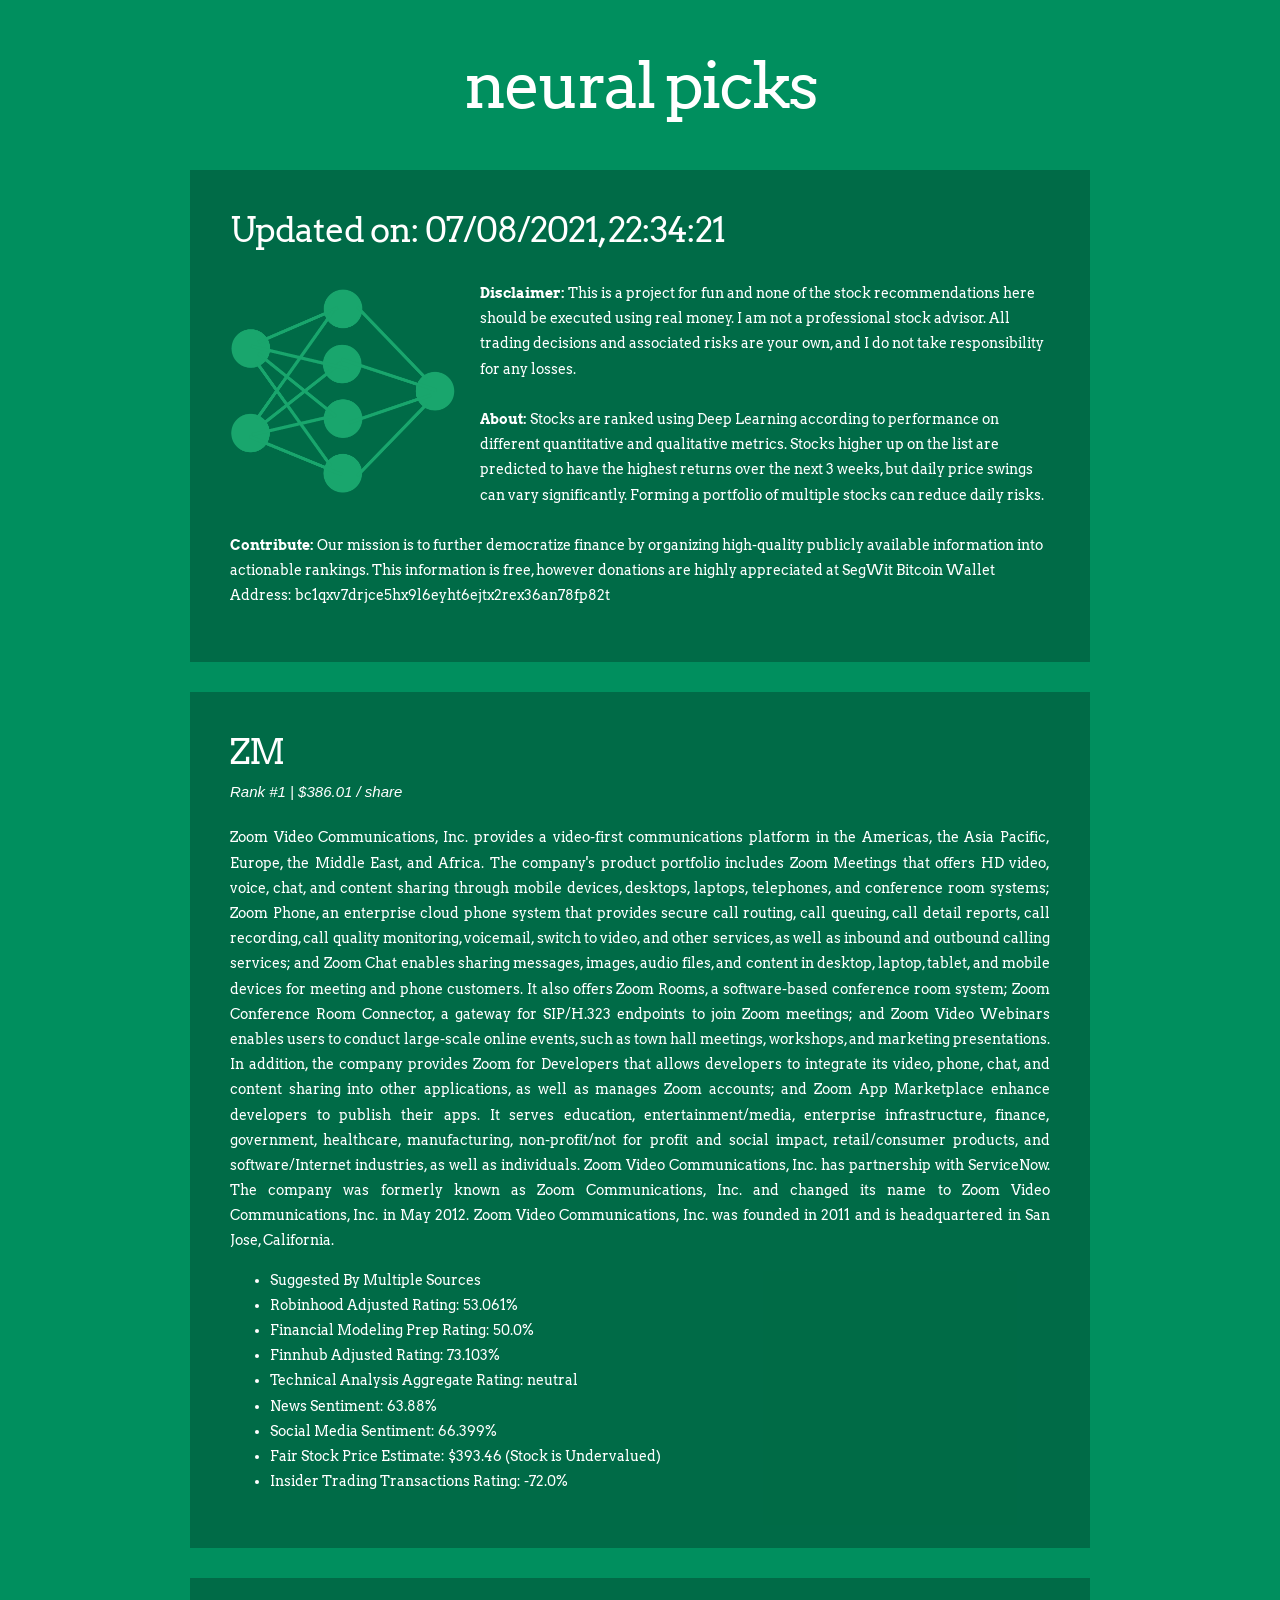
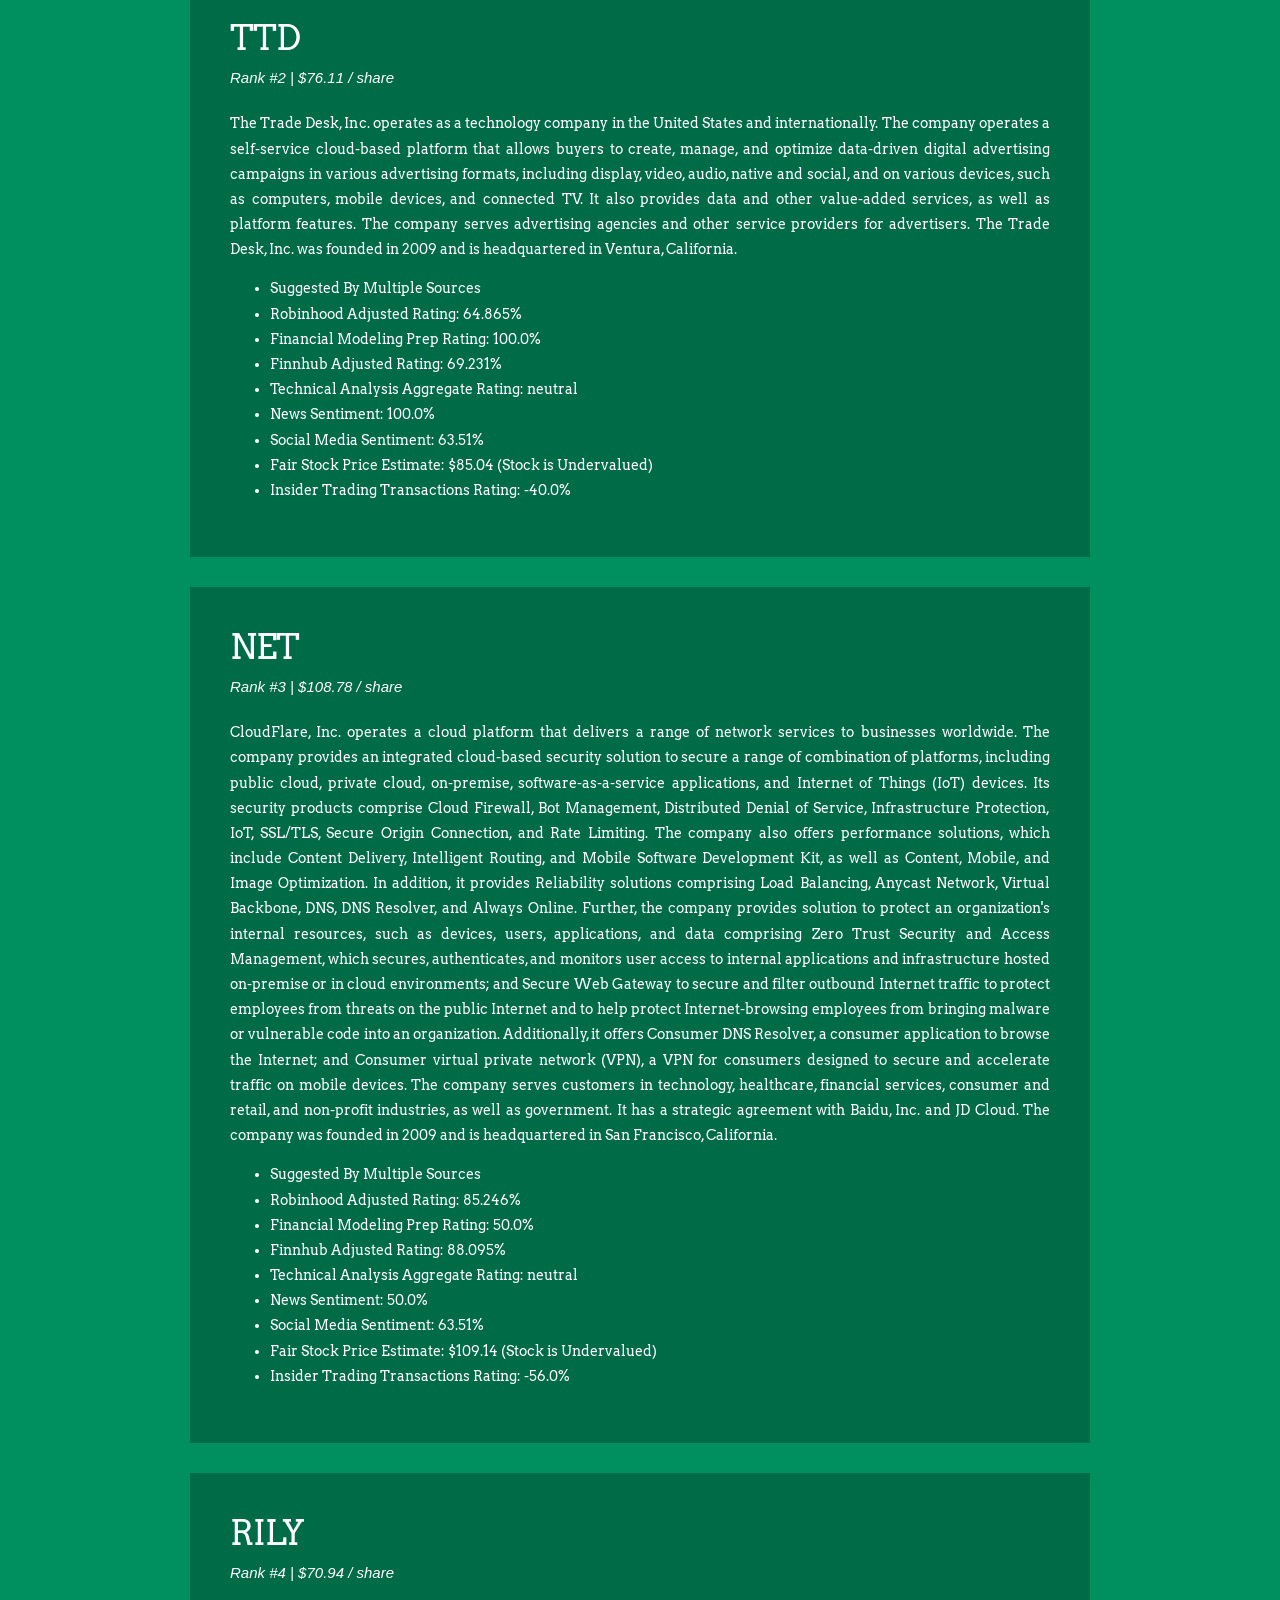
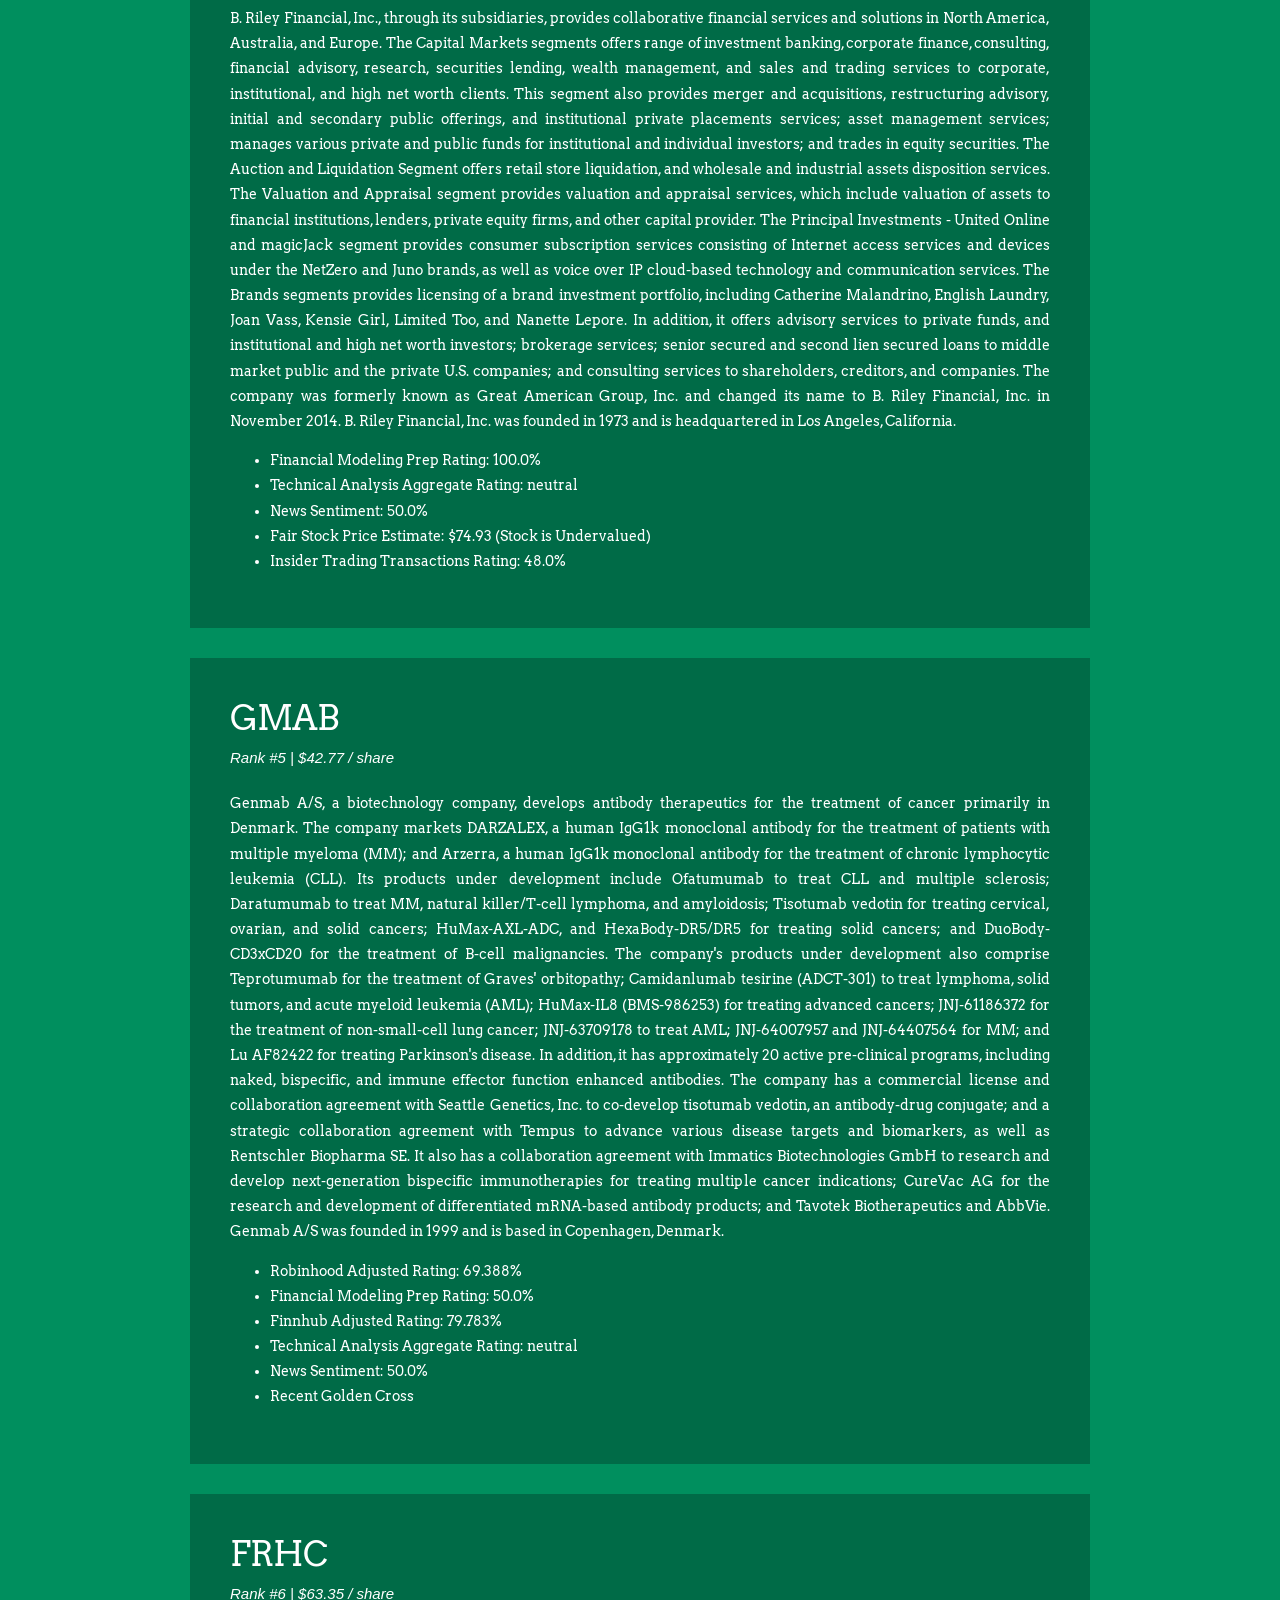
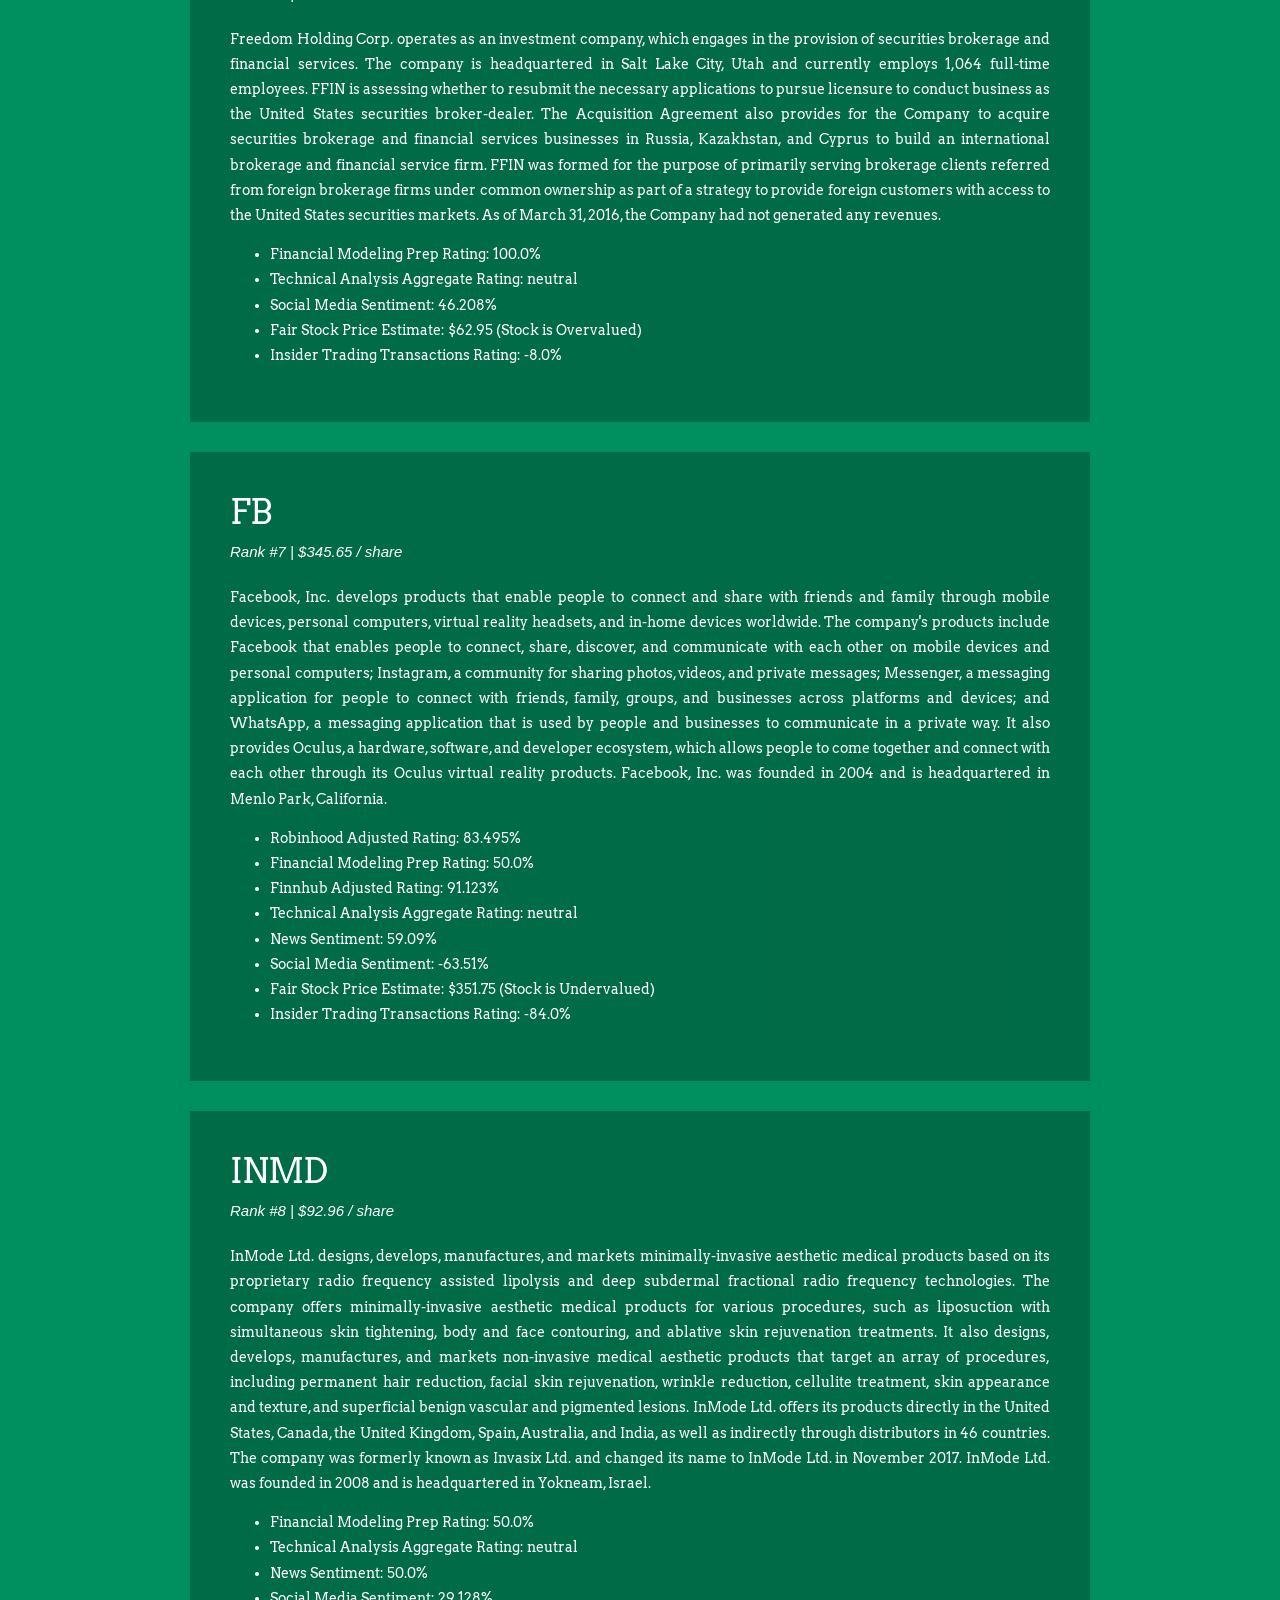
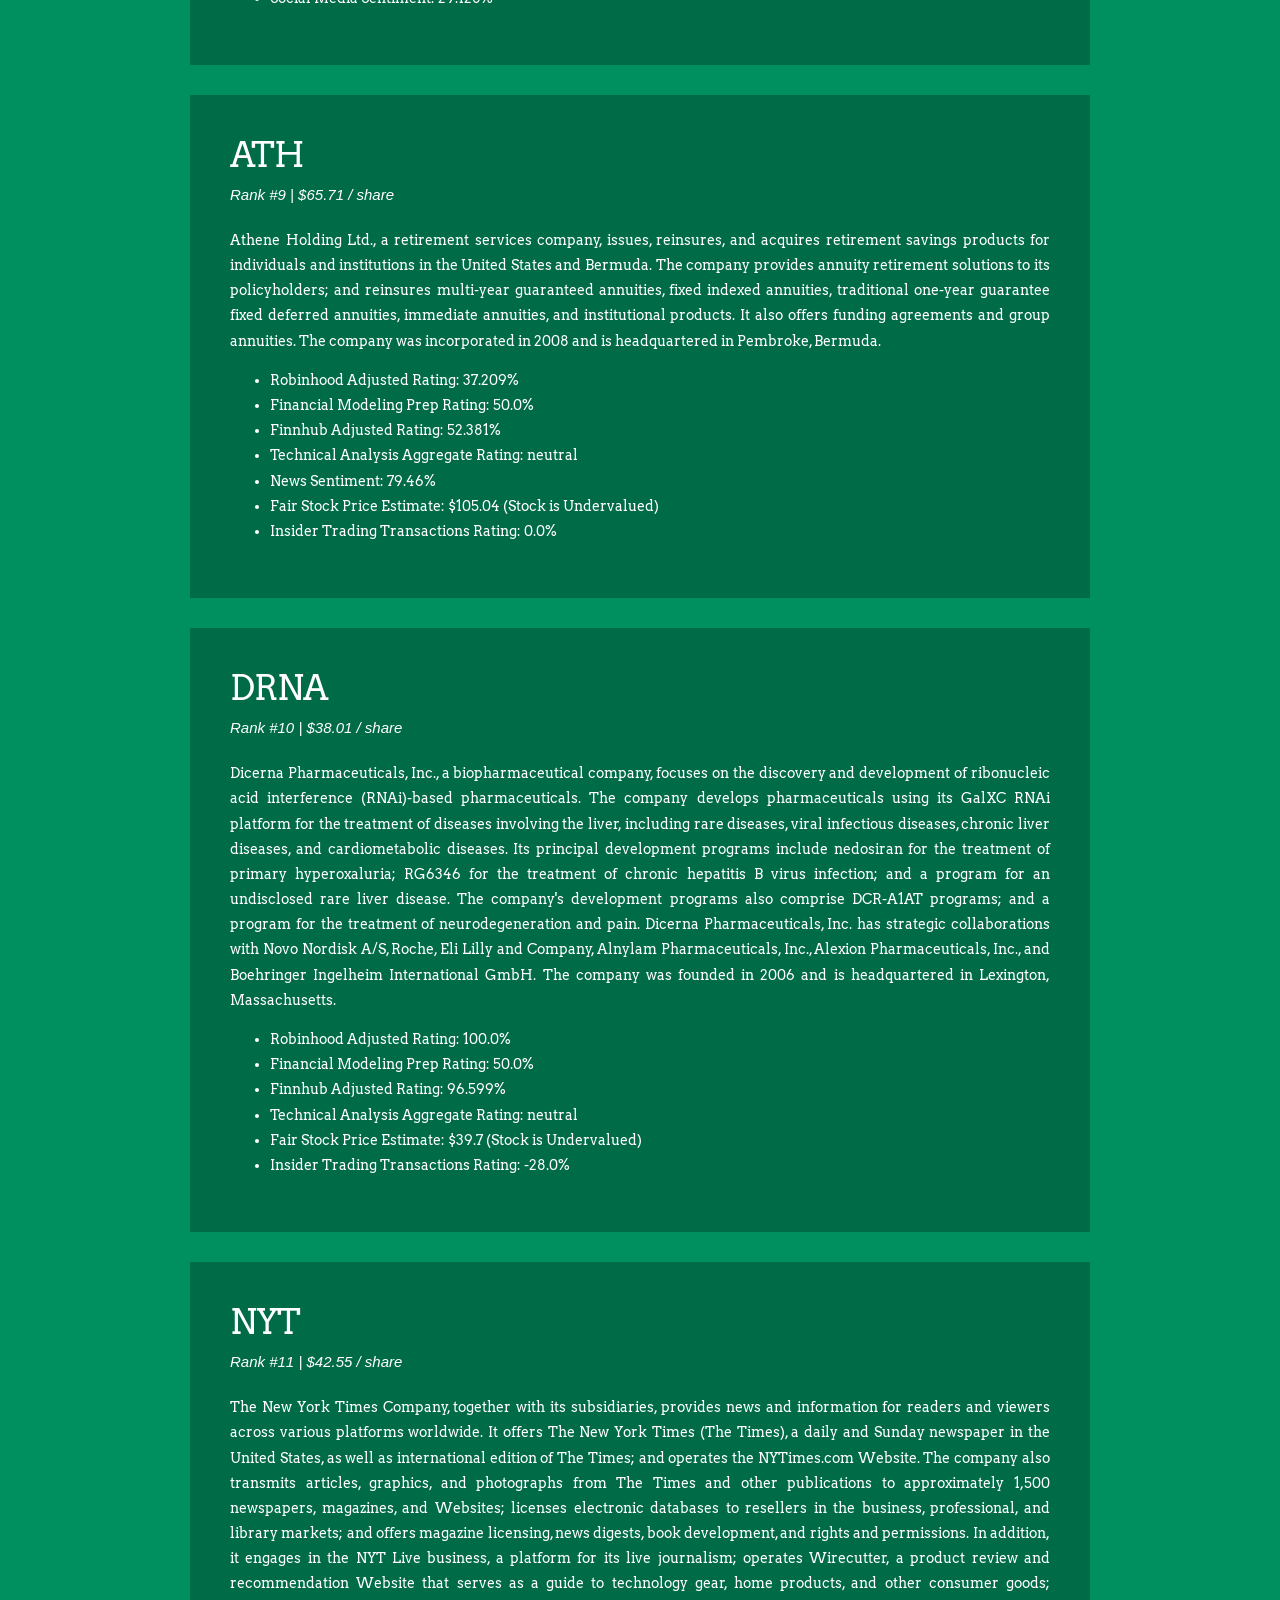
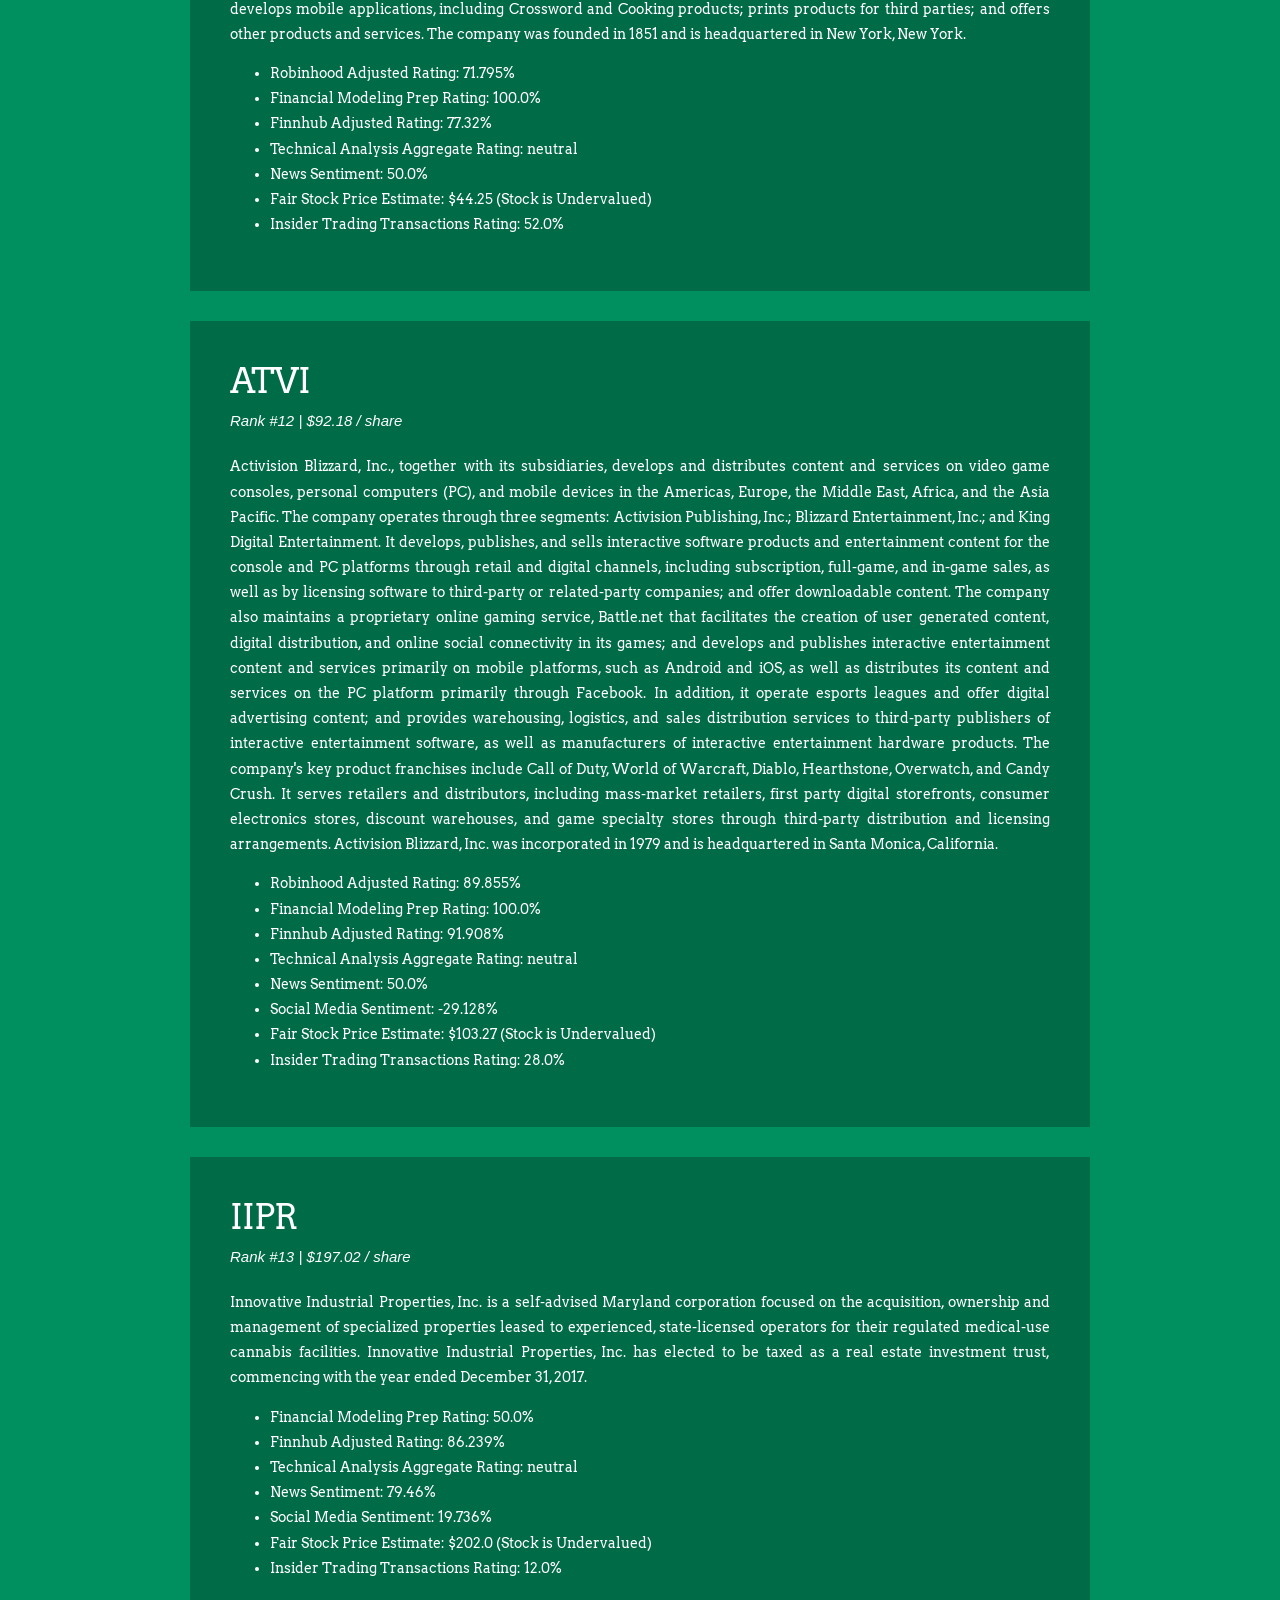
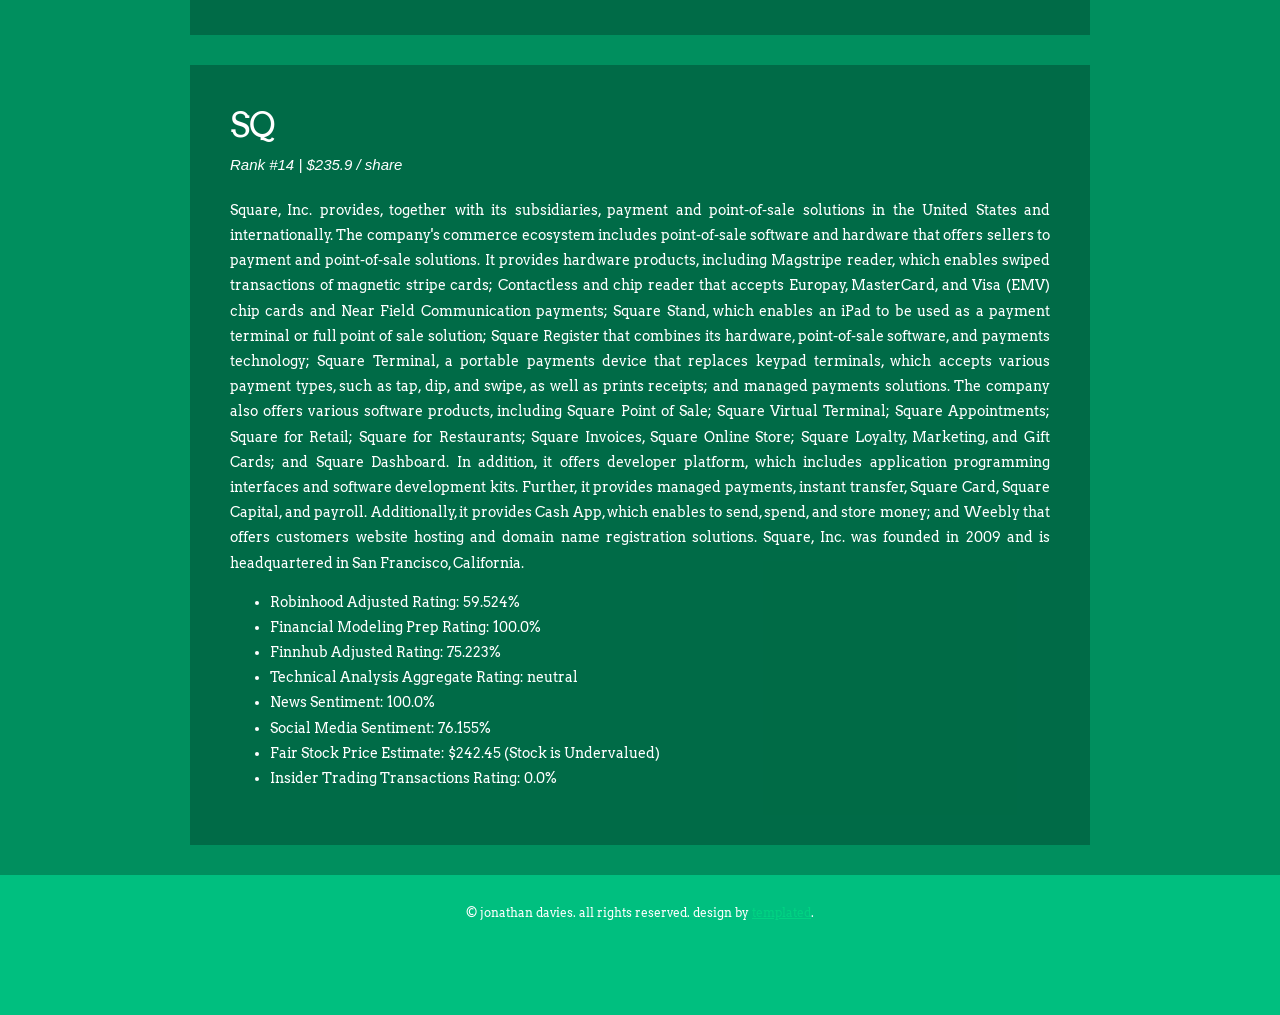
==== commit 9af128d3: "Automated Commit" ====
--- a/index.html
+++ b/index.html
@@ -16,7 +16,7 @@
 </div>
 </div>
 <div id="about">
-<h2 class="title">Updated on: 06/13/2021, 22:11:18</h2>
+<h2 class="title">Updated on: 07/08/2021, 22:34:21</h2>
 <p><img src="images/pics01.jpg" alt="" width="225" height="225" class="alignleft" /><strong>Disclaimer:</strong> This is a project for fun and none of the stock recommendations here should be executed using real money. I am not a professional stock advisor. All trading decisions and associated risks are your own, and I do not take responsibility for any losses.<br /><br /><strong>About:</strong> Stocks are ranked using Deep Learning according to performance on different quantitative and qualitative metrics. Stocks higher up on the list are predicted to have the highest returns over the next 3 weeks, but daily price swings can vary significantly. Forming a portfolio of multiple stocks can reduce daily risks.<br /><br /><strong>Contribute:</strong> Our mission is to further democratize finance by organizing high-quality publicly available information into actionable rankings. This information is free, however donations are highly appreciated at SegWit Bitcoin Wallet Address: bc1qxv7drjce5hx9l6eyht6ejtx2rex36an78fp82t</p>
 <!-- AddToAny BEGIN -->
 <div class="a2a_kit a2a_kit_size_32 a2a_default_style">
@@ -29,201 +29,131 @@
 <script async src="https://static.addtoany.com/menu/page.js"></script>
 <!-- AddToAny END --></div>
 <div id="page">
-<div id="content"><div class="post"><h2 class="title"><a href="#">PODD</a></h2><p class="meta">Rank #1 | $282.45 / share</p><div class="entry">       <p>Insulet Corporation develops, manufactures, and sells insulin delivery systems for people with insulin-dependent diabetes. Its Omnipod System comprise two devices: a self-adhesive disposable tubeless Omnipod device that is worn on the body for up to three days at a time, and its wireless companion, the handheld personal diabetes manager. The company sells its products primarily through independent distributors and pharmacy channels, as well as directly in the United States, Canada, Europe, and the Middle East. Insulet Corporation was founded in 2000 and is headquartered in Acton, Massachusetts.</p>       <ul>
-       <li>Robinhood Adjusted Rating: 52.381%</li>
+<div id="content"><div class="post"><h2 class="title"><a href="#">ZM</a></h2><p class="meta">Rank #1 | $386.01 / share</p><div class="entry">       <p>Zoom Video Communications, Inc. provides a video-first communications platform in the Americas, the Asia Pacific, Europe, the Middle East, and Africa. The company's product portfolio includes Zoom Meetings that offers HD video, voice, chat, and content sharing through mobile devices, desktops, laptops, telephones, and conference room systems; Zoom Phone, an enterprise cloud phone system that provides secure call routing, call queuing, call detail reports, call recording, call quality monitoring, voicemail, switch to video, and other services, as well as inbound and outbound calling services; and Zoom Chat enables sharing messages, images, audio files, and content in desktop, laptop, tablet, and mobile devices for meeting and phone customers. It also offers Zoom Rooms, a software-based conference room system; Zoom Conference Room Connector, a gateway for SIP/H.323 endpoints to join Zoom meetings; and Zoom Video Webinars enables users to conduct large-scale online events, such as town hall meetings, workshops, and marketing presentations. In addition, the company provides Zoom for Developers that allows developers to integrate its video, phone, chat, and content sharing into other applications, as well as manages Zoom accounts; and Zoom App Marketplace enhance developers to publish their apps. It serves education, entertainment/media, enterprise infrastructure, finance, government, healthcare, manufacturing, non-profit/not for profit and social impact, retail/consumer products, and software/Internet industries, as well as individuals. Zoom Video Communications, Inc. has partnership with ServiceNow. The company was formerly known as Zoom Communications, Inc. and changed its name to Zoom Video Communications, Inc. in May 2012. Zoom Video Communications, Inc. was founded in 2011 and is headquartered in San Jose, California.</p>       <ul>
+       <li>Suggested By Multiple Sources</li>
+       <li>Robinhood Adjusted Rating: 53.061%</li>
        <li>Financial Modeling Prep Rating: 50.0%</li>
-       <li>Finnhub Adjusted Rating: 74.419%</li>
+       <li>Finnhub Adjusted Rating: 73.103%</li>
        <li>Technical Analysis Aggregate Rating: neutral</li>
-       <li>Social Media Sentiment: 19.736%</li>
-       <li>Fair Stock Price Estimate: $296.21 (Stock is Undervalued)</li>
-       <li>Insider Trading Transactions Rating: 12.0%</li>
+       <li>News Sentiment: 63.88%</li>
+       <li>Social Media Sentiment: 66.399%</li>
+       <li>Fair Stock Price Estimate: $393.46 (Stock is Undervalued)</li>
+       <li>Insider Trading Transactions Rating: -72.0%</li>
        </ul>
-</div></div><div class="post"><h2 class="title"><a href="#">FVRR</a></h2><p class="meta">Rank #2 | $205.39 / share</p><div class="entry">       <p>Fiverr International Ltd. operates an online marketplace worldwide. Its platform enables sellers to sell their services and buyers to buy them. The company's platform includes approximately 300 categories in eight verticals, including graphic and design, digital marketing, writing and translation, video and animation, music and audio, programming and technology, business, and lifestyle. It also offer And.Co, a platform for online back office service to assist freelancers with invoicing, contracts and task management; Fiverr Learn, an online learning platform with original course content in categories such as graphic design, branding, digital marketing, and copywriting; and ClearVoice, a subscription based content marketing platform for medium to large businesses. Its buyers include businesses of various sizes, as well as sellers comprise a group of freelancers and small businesses. The company was founded in 2010 and is headquartered in Tel Aviv, Israel.</p>       <ul>
-       <li>Robinhood Adjusted Rating: 82.353%</li>
-       <li>Financial Modeling Prep Rating: 50.0%</li>
-       <li>Finnhub Adjusted Rating: 88.372%</li>
+</div></div><div class="post"><h2 class="title"><a href="#">TTD</a></h2><p class="meta">Rank #2 | $76.11 / share</p><div class="entry">       <p>The Trade Desk, Inc. operates as a technology company in the United States and internationally. The company operates a self-service cloud-based platform that allows buyers to create, manage, and optimize data-driven digital advertising campaigns in various advertising formats, including display, video, audio, native and social, and on various devices, such as computers, mobile devices, and connected TV. It also provides data and other value-added services, as well as platform features. The company serves advertising agencies and other service providers for advertisers. The Trade Desk, Inc. was founded in 2009 and is headquartered in Ventura, California.</p>       <ul>
+       <li>Suggested By Multiple Sources</li>
+       <li>Robinhood Adjusted Rating: 64.865%</li>
+       <li>Financial Modeling Prep Rating: 100.0%</li>
+       <li>Finnhub Adjusted Rating: 69.231%</li>
        <li>Technical Analysis Aggregate Rating: neutral</li>
-       <li>News Sentiment: 50.0%</li>
-       <li>Social Media Sentiment: 14.887%</li>
+       <li>News Sentiment: 100.0%</li>
+       <li>Social Media Sentiment: 63.51%</li>
+       <li>Fair Stock Price Estimate: $85.04 (Stock is Undervalued)</li>
+       <li>Insider Trading Transactions Rating: -40.0%</li>
        </ul>
-</div></div><div class="post"><h2 class="title"><a href="#">RVLV</a></h2><p class="meta">Rank #3 | $57.4 / share</p><div class="entry">       <p>Revolve Group, Inc. operates as an online fashion retailer for consumers in the United States and internationally. The company operates through two segments, REVOLVE and FORWARD. It operates a platform that connects consumers and global fashion influencers, as well as emerging, established, and owned brands. The company provides women's apparel, footwear, accessories, and beauty styles under established and emerging brands, as well as owned brands. It also offers various luxury brands. The company was formerly known as Advance Holdings, LLC and changed its name to Revolve Group, Inc. in October 2018. Revolve Group, Inc. was founded in 2003 and is headquartered in Cerritos, California.</p>       <ul>
-       <li>Robinhood Adjusted Rating: 81.25%</li>
-       <li>Financial Modeling Prep Rating: 100.0%</li>
-       <li>Finnhub Adjusted Rating: 87.437%</li>
-       <li>Technical Analysis Aggregate Rating: neutral</li>
-       <li>Social Media Sentiment: -14.887%</li>
-       <li>Fair Stock Price Estimate: $59.64 (Stock is Undervalued)</li>
-       <li>Insider Trading Transactions Rating: 28.0%</li>
-       </ul>
-</div></div><div class="post"><h2 class="title"><a href="#">NVCR</a></h2><p class="meta">Rank #4 | $216.28 / share</p><div class="entry">       <p>NovoCure Limited, an oncology company, engages in the development, manufacture, and commercialization of Optune for the treatment of a variety of solid tumors. The company markets Optune and NovoTTF-100L, a Tumor Treating Fields delivery system for use as a monotherapy treatment for adult patients with glioblastoma. It is also developing products that are in Phase 2 pilot and Phase 3 pivotal trials for brain metastases, non-small cell lung cancer, pancreatic cancer, ovarian cancer, liver cancer, and mesothelioma. The company markets its products in the European Union, Japan, and internationally. It has a clinical trial collaboration agreement with MSD to evaluate tumor treating fields together with KEYTRUDA, an anti-PD-1 therapy; and a strategic alliance with the NYU Grossman School of Medicine's Department of Radiation Oncology that provides a framework for preclinical and clinical development projects studying Tumor Treating Fields. NovoCure Limited was founded in 2000 and is based in Saint Helier, Jersey.</p>       <ul>
-       <li>Robinhood Adjusted Rating: 42.105%</li>
-       <li>Financial Modeling Prep Rating: 50.0%</li>
-       <li>Finnhub Adjusted Rating: 60.177%</li>
-       <li>Technical Analysis Aggregate Rating: neutral</li>
-       <li>Fair Stock Price Estimate: $218.46 (Stock is Undervalued)</li>
-       <li>Insider Trading Transactions Rating: -16.0%</li>
-       </ul>
-</div></div><div class="post"><h2 class="title"><a href="#">PAA</a></h2><p class="meta">Rank #5 | $12.09 / share</p><div class="entry">       <p>Plains All American Pipeline, L.P., through its subsidiaries, engages in the transportation, storage, terminalling, and marketing of crude oil, natural gas liquids (NGL), and natural gas in the United States and Canada. The company operates through three segments: Transportation, Facilities, and Supply and Logistics. The Transportation segment transports crude oil and NGL through pipelines, gathering systems, trucks, and barges. As of December 31, 2019, this segment owned and leased 18,535 miles of active crude oil and NGL pipelines and gathering systems; 35 million barrels of active and above-ground tank capacity; 825 trailers; 50 transport and storage barges; and 20 transport tugs. The Facilities segment provides storage, terminalling, and throughput services for crude oil, NGL, and natural gas; and NGL fractionation and isomerization, and natural gas and condensate processing services. As of December 31, 2019, this segment owned and operated approximately 79 million barrels of crude oil storage capacity; 34 million barrels of NGL storage capacity; 63 billion cubic feet of natural gas storage working capacity; 25 billion cubic feet of base gas; seven natural gas processing plants; a condensate processing facility; eight fractionation plants; 30 crude oil and NGL rail terminals; six marine facilities; and approximately 430 miles of active pipelines. The Supply and Logistics segment purchases crude oil at the wellhead, pipeline, terminal, and rail facilities; stores inventory and NGL; purchases NGL from producers, refiners, processors, and other marketers; extracts NGL; resells or exchanges crude oil and NGL; and transports crude oil and NGL on trucks, barges, railcars, pipelines, and vessels. This segment owned 16 million barrels of crude oil and NGL linefill; 4 million barrels of crude oil and NGL linefill; 760 trucks and 900 trailers; and 8,000 crude oil and NGL railcars. The company was founded in 1998 and is headquartered in Houston, Texas.</p>       <ul>
-       <li>Robinhood Adjusted Rating: 66.667%</li>
-       <li>Financial Modeling Prep Rating: 50.0%</li>
-       <li>Finnhub Adjusted Rating: 74.093%</li>
-       <li>Technical Analysis Aggregate Rating: neutral</li>
-       <li>News Sentiment: 50.0%</li>
-       <li>Social Media Sentiment: 46.208%</li>
-       <li>Fair Stock Price Estimate: $12.12 (Stock is Undervalued)</li>
-       <li>Insider Trading Transactions Rating: -28.0%</li>
-       </ul>
-</div></div><div class="post"><h2 class="title"><a href="#">MGNI</a></h2><p class="meta">Rank #6 | $32.85 / share</p><div class="entry">       <p>Magnite, Inc. operates an independent sell-side advertising platform in the United States and internationally. Its omnichannel advertising platform enables publishers to monetize various auction types and formats, including CTV, desktop display, video, audio, and mobile, as well as allows agencies and brands to access brand-safe ad inventory and execute advertising transactions. The company is based in Los Angeles, California.</p>       <ul>
-       <li>Financial Modeling Prep Rating: 50.0%</li>
-       <li>Finnhub Adjusted Rating: 87.069%</li>
-       <li>Technical Analysis Aggregate Rating: neutral</li>
-       <li>News Sentiment: 50.0%</li>
-       <li>Social Media Sentiment: 53.701%</li>
-       <li>Insider Trading Transactions Rating: -44.0%</li>
-       </ul>
-</div></div><div class="post"><h2 class="title"><a href="#">AMZN</a></h2><p class="meta">Rank #7 | $3346.83 / share</p><div class="entry">       <p>Amazon.com, Inc. engages in the retail sale of consumer products and subscriptions in North America and internationally. The company operates through three segments: North America, International, and Amazon Web Services (AWS). It sells merchandise and content purchased for resale from third-party sellers through physical and online stores. The company also manufactures and sells electronic devices, including Kindle, Fire tablets, Fire TVs, Rings, and Echo and other devices; provides Kindle Direct Publishing, an online service that allows independent authors and publishers to make their books available in the Kindle Store; and develops and produces media content. In addition, it offers programs that enable sellers to sell their products on its Websites, as well as its stores; and programs that allow authors, musicians, filmmakers, skill and app developers, and others to publish and sell content. Further, the company provides compute, storage, database, and other AWS services, as well as fulfillment, advertising, publishing, and digital content subscriptions. Additionally, it offers Amazon Prime, a membership program, which provides free shipping of various items; access to streaming of movies and TV episodes; and other services. The company also operates in the food delivery business in Bengaluru, India. It serves consumers, sellers, developers, enterprises, and content creators. The company also has utility-scale solar projects in China, Australia, and the United States. Amazon.com, Inc. was founded in 1994 and is headquartered in Seattle, Washington.</p>       <ul>
-       <li>Robinhood Adjusted Rating: 98.492%</li>
-       <li>Financial Modeling Prep Rating: 100.0%</li>
-       <li>Finnhub Adjusted Rating: 98.035%</li>
-       <li>Technical Analysis Aggregate Rating: neutral</li>
-       <li>News Sentiment: 74.13%</li>
-       <li>Social Media Sentiment: -88.532%</li>
-       <li>Fair Stock Price Estimate: $3429.42 (Stock is Undervalued)</li>
-       <li>Insider Trading Transactions Rating: -68.0%</li>
-       </ul>
-</div></div><div class="post"><h2 class="title"><a href="#">UAN</a></h2><p class="meta">Rank #8 | $65.72 / share</p><div class="entry">       <p>CVR Partners, LP, together with its subsidiaries, produces and distributes nitrogen fertilizer products in the United States. The company offers ammonia products for agricultural and industrial customers; and urea and ammonium nitrate products to agricultural customers, as well as retailers and distributors. CVR GP, LLC serves as the general partner of the company. CVR Partners, LP was founded in 2007 and is based in Sugar Land, Texas.</p>       <ul>
-       <li>Financial Modeling Prep Rating: 50.0%</li>
-       <li>Technical Analysis Aggregate Rating: neutral</li>
-       <li>News Sentiment: 50.0%</li>
-       <li>Fair Stock Price Estimate: $68.45 (Stock is Undervalued)</li>
-       <li>Insider Trading Transactions Rating: -16.0%</li>
-       </ul>
-</div></div><div class="post"><h2 class="title"><a href="#">UPWK</a></h2><p class="meta">Rank #9 | $50.6 / share</p><div class="entry">       <p>Upwork Inc. operates an online talent marketplace that enables businesses (clients) to find and work with various independent professionals and agencies (freelancers) in the United States, India, the Philippines, and internationally. The company's platform provides access to talent with approximately 8,000 skills across approximately 70 categories, including content marketing, customer service, data science and analytics, graphic design, mobile development, sales, and web development. Its platform also enables clients to streamline workflows, such as talent sourcing, outreach, and contracting. The company's platform offers access to various functionalities for remote engagements with freelancers comprising communication and collaboration, time tracking, invoicing, and payment. Its marketplace offerings include Upwork Basic, Upwork Plus, Upwork Business, Upwork Enterprise, and Upwork Payroll, as well as managed and internet escrow agency services. The company was formerly known as Elance-oDesk, Inc. and changed its name to Upwork Inc. in May 2015. Upwork Inc. was incorporated in 2013 and is headquartered in Santa Clara, California.</p>       <ul>
-       <li>Financial Modeling Prep Rating: 50.0%</li>
-       <li>Finnhub Adjusted Rating: 90.909%</li>
-       <li>Technical Analysis Aggregate Rating: neutral</li>
-       <li>News Sentiment: 50.0%</li>
-       <li>Social Media Sentiment: 53.701%</li>
-       <li>Fair Stock Price Estimate: $51.39 (Stock is Undervalued)</li>
-       <li>Insider Trading Transactions Rating: -28.0%</li>
-       </ul>
-</div></div><div class="post"><h2 class="title"><a href="#">AXON</a></h2><p class="meta">Rank #10 | $157.44 / share</p><div class="entry">       <p>Axon Enterprise, Inc. develops, manufactures, and sells conducted energy weapons (CEWs) under the TASER brand in the United States and internationally. It operates through two segments, TASER and Software and Sensors. The company offers TASER X26P, TASER X2, TASER 7, and TASER Pulse CEWs; and related cartridges. It also provides on-officer body cameras and Axon Fleet in-car video systems; and Axon Evidence digital evidence management software; Axon Records, a cloud-based records management system; Axon Signal enabled devices; and computer-aided dispatch software, as well as Axon docks, cartridges, and batteries. In addition, the company offers hardware and cloud-based software solutions that enable law enforcement to capture, securely store, manage, share, and analyze video and other digital evidence. It sells its products through its direct sales force, distribution partners, online store, and third-party resellers. The company was formerly known as TASER International, Inc. and changed its name to Axon Enterprise, Inc. in April 2017. Axon Enterprise, Inc. was incorporated in 1993 and is headquartered in Scottsdale, Arizona.</p>       <ul>
-       <li>Robinhood Adjusted Rating: 84.211%</li>
-       <li>Financial Modeling Prep Rating: 50.0%</li>
-       <li>Finnhub Adjusted Rating: 86.928%</li>
-       <li>Technical Analysis Aggregate Rating: neutral</li>
-       <li>News Sentiment: 50.0%</li>
-       <li>Fair Stock Price Estimate: $159.96 (Stock is Undervalued)</li>
-       <li>Insider Trading Transactions Rating: -80.0%</li>
-       </ul>
-</div></div><div class="post"><h2 class="title"><a href="#">EXEL</a></h2><p class="meta">Rank #11 | $22.98 / share</p><div class="entry">       <p>Exelixis, Inc., an oncology-focused biotechnology company, focuses on the discovery, development, and commercialization of new medicines to treat cancers in the United States. The company's products include CABOMETYX tablets for the treatment of patients with advanced renal cell carcinoma who received prior anti-angiogenic therapy; and COMETRIQ capsules for the treatment of patients with progressive and metastatic medullary thyroid cancer. Its CABOMETYX and COMETRIQ are derived from cabozantinib, an inhibitor of multiple tyrosine kinases, including MET, AXL, RET, and VEGF receptors. The company also offers COTELLIC, an inhibitor of MEK as a combination regimen to treat advanced melanoma; and MINNEBRO, an oral non-steroidal selective blocker of the mineralocorticoid receptor for the treatment of hypertension in Japan. In addition, Exelixis, Inc. is developing XL092, an oral tyrosine kinase inhibitor that targets VEGF receptors, MET, and other kinases implicated in growth and spread of cancer. It has collaboration and license agreement with Ipsen Pharma SAS, Takeda Pharmaceutical Company Ltd., Roche, Aurigene Discovery Technologies Limited, Iconic Therapeutics, Inc., Invenra, Inc., StemSynergy Therapeutics, Inc., Genentech, Inc., GlaxoSmithKline, Bristol-Myers Squibb Company, Merck, Daiichi Sankyo Company, Limited, and clinical collaboration with Ipsen. The company was formerly known as Exelixis Pharmaceuticals, Inc. and changed its name to Exelixis, Inc. in February 2000. Exelixis, Inc. was founded in 1994 and is headquartered in Alameda, California.</p>       <ul>
-       <li>Robinhood Adjusted Rating: 80.0%</li>
-       <li>Financial Modeling Prep Rating: 50.0%</li>
-       <li>Finnhub Adjusted Rating: 87.5%</li>
-       <li>Technical Analysis Aggregate Rating: neutral</li>
-       <li>Social Media Sentiment: 19.736%</li>
-       <li>Fair Stock Price Estimate: $24.01 (Stock is Undervalued)</li>
-       <li>Insider Trading Transactions Rating: -4.0%</li>
-       </ul>
-</div></div><div class="post"><h2 class="title"><a href="#">NET</a></h2><p class="meta">Rank #12 | $94.0 / share</p><div class="entry">       <p>CloudFlare, Inc. operates a cloud platform that delivers a range of network services to businesses worldwide. The company provides an integrated cloud-based security solution to secure a range of combination of platforms, including public cloud, private cloud, on-premise, software-as-a-service applications, and Internet of Things (IoT) devices. Its security products comprise Cloud Firewall, Bot Management, Distributed Denial of Service, Infrastructure Protection, IoT, SSL/TLS, Secure Origin Connection, and Rate Limiting. The company also offers performance solutions, which include Content Delivery, Intelligent Routing, and Mobile Software Development Kit, as well as Content, Mobile, and Image Optimization. In addition, it provides Reliability solutions comprising Load Balancing, Anycast Network, Virtual Backbone, DNS, DNS Resolver, and Always Online. Further, the company provides solution to protect an organization's internal resources, such as devices, users, applications, and data comprising Zero Trust Security and Access Management, which secures, authenticates, and monitors user access to internal applications and infrastructure hosted on-premise or in cloud environments; and Secure Web Gateway to secure and filter outbound Internet traffic to protect employees from threats on the public Internet and to help protect Internet-browsing employees from bringing malware or vulnerable code into an organization. Additionally, it offers Consumer DNS Resolver, a consumer application to browse the Internet; and Consumer virtual private network (VPN), a VPN for consumers designed to secure and accelerate traffic on mobile devices. The company serves customers in technology, healthcare, financial services, consumer and retail, and non-profit industries, as well as government. It has a strategic agreement with Baidu, Inc. and JD Cloud. The company was founded in 2009 and is headquartered in San Francisco, California.</p>       <ul>
+</div></div><div class="post"><h2 class="title"><a href="#">NET</a></h2><p class="meta">Rank #3 | $108.78 / share</p><div class="entry">       <p>CloudFlare, Inc. operates a cloud platform that delivers a range of network services to businesses worldwide. The company provides an integrated cloud-based security solution to secure a range of combination of platforms, including public cloud, private cloud, on-premise, software-as-a-service applications, and Internet of Things (IoT) devices. Its security products comprise Cloud Firewall, Bot Management, Distributed Denial of Service, Infrastructure Protection, IoT, SSL/TLS, Secure Origin Connection, and Rate Limiting. The company also offers performance solutions, which include Content Delivery, Intelligent Routing, and Mobile Software Development Kit, as well as Content, Mobile, and Image Optimization. In addition, it provides Reliability solutions comprising Load Balancing, Anycast Network, Virtual Backbone, DNS, DNS Resolver, and Always Online. Further, the company provides solution to protect an organization's internal resources, such as devices, users, applications, and data comprising Zero Trust Security and Access Management, which secures, authenticates, and monitors user access to internal applications and infrastructure hosted on-premise or in cloud environments; and Secure Web Gateway to secure and filter outbound Internet traffic to protect employees from threats on the public Internet and to help protect Internet-browsing employees from bringing malware or vulnerable code into an organization. Additionally, it offers Consumer DNS Resolver, a consumer application to browse the Internet; and Consumer virtual private network (VPN), a VPN for consumers designed to secure and accelerate traffic on mobile devices. The company serves customers in technology, healthcare, financial services, consumer and retail, and non-profit industries, as well as government. It has a strategic agreement with Baidu, Inc. and JD Cloud. The company was founded in 2009 and is headquartered in San Francisco, California.</p>       <ul>
+       <li>Suggested By Multiple Sources</li>
        <li>Robinhood Adjusted Rating: 85.246%</li>
        <li>Financial Modeling Prep Rating: 50.0%</li>
        <li>Finnhub Adjusted Rating: 88.095%</li>
        <li>Technical Analysis Aggregate Rating: neutral</li>
        <li>News Sentiment: 50.0%</li>
-       <li>Social Media Sentiment: 42.186%</li>
-       <li>Fair Stock Price Estimate: $94.36 (Stock is Undervalued)</li>
-       <li>Insider Trading Transactions Rating: -32.0%</li>
+       <li>Social Media Sentiment: 63.51%</li>
+       <li>Fair Stock Price Estimate: $109.14 (Stock is Undervalued)</li>
+       <li>Insider Trading Transactions Rating: -56.0%</li>
        </ul>
-</div></div><div class="post"><h2 class="title"><a href="#">INMD</a></h2><p class="meta">Rank #13 | $92.06 / share</p><div class="entry">       <p>InMode Ltd. designs, develops, manufactures, and markets minimally-invasive aesthetic medical products based on its proprietary radio frequency assisted lipolysis and deep subdermal fractional radio frequency technologies. The company offers minimally-invasive aesthetic medical products for various procedures, such as liposuction with simultaneous skin tightening, body and face contouring, and ablative skin rejuvenation treatments. It also designs, develops, manufactures, and markets non-invasive medical aesthetic products that target an array of procedures, including permanent hair reduction, facial skin rejuvenation, wrinkle reduction, cellulite treatment, skin appearance and texture, and superficial benign vascular and pigmented lesions. InMode Ltd. offers its products directly in the United States, Canada, the United Kingdom, Spain, Australia, and India, as well as indirectly through distributors in 46 countries. The company was formerly known as Invasix Ltd. and changed its name to InMode Ltd. in November 2017. InMode Ltd. was founded in 2008 and is headquartered in Yokneam, Israel.</p>       <ul>
-       <li>Financial Modeling Prep Rating: 50.0%</li>
-       <li>Technical Analysis Aggregate Rating: neutral</li>
-       <li>News Sentiment: 50.0%</li>
-       <li>Social Media Sentiment: 78.176%</li>
-       </ul>
-</div></div><div class="post"><h2 class="title"><a href="#">NIU</a></h2><p class="meta">Rank #14 | $34.18 / share</p><div class="entry">       <p>Niu Technologies designs, manufactures, and sells smart electric-scooters in the People's Republic of China. The company offers NQi, MQi, UQi, and Gova series e-scooters; RQi and TQi series urban commuter electric motorcycles; and NIU Aero series professional mountain and road bicycles under the NIU brand name. It also provides scooter accessories, such as raincoats, gloves, knee pads, storage baskets and tail boxes, smart phone holders, backrests, and locks; lifestyle accessories, which includes T-shirts, coats, jeans, hats, bags, jewelry, notebook, badges, key chain, and mugs; and performance upgrade components that comprises of upgraded wheels, shock absorbers, brake calipers, and carbon fiber body panels. In addition, the company, through its NIU app, offers online repair request, DIY repairs, service station locator, theft reporting, and smart services, as well as NIU cover, which provides insurance services; and NIU Care that offers maintenance service and reserve service in offline service stations. The company sells and services its products through city partners and franchised stores, and third-party e-commerce platforms and the company's online store. As of December 31, 2019, it operated through 235 city partners and 1,050 franchised stores in approximately 180 cities in the People's Republic of China; and 29 distributors in 38 countries internationally. The company was founded in 2014 and is headquartered in Beijing, the People's Republic of China.</p>       <ul>
+</div></div><div class="post"><h2 class="title"><a href="#">RILY</a></h2><p class="meta">Rank #4 | $70.94 / share</p><div class="entry">       <p>B. Riley Financial, Inc., through its subsidiaries, provides collaborative financial services and solutions in North America, Australia, and Europe. The Capital Markets segments offers range of investment banking, corporate finance, consulting, financial advisory, research, securities lending, wealth management, and sales and trading services to corporate, institutional, and high net worth clients. This segment also provides merger and acquisitions, restructuring advisory, initial and secondary public offerings, and institutional private placements services; asset management services; manages various private and public funds for institutional and individual investors; and trades in equity securities. The Auction and Liquidation Segment offers retail store liquidation, and wholesale and industrial assets disposition services. The Valuation and Appraisal segment provides valuation and appraisal services, which include valuation of assets to financial institutions, lenders, private equity firms, and other capital provider. The Principal Investments - United Online and magicJack segment provides consumer subscription services consisting of Internet access services and devices under the NetZero and Juno brands, as well as voice over IP cloud-based technology and communication services. The Brands segments provides licensing of a brand investment portfolio, including Catherine Malandrino, English Laundry, Joan Vass, Kensie Girl, Limited Too, and Nanette Lepore. In addition, it offers advisory services to private funds, and institutional and high net worth investors; brokerage services; senior secured and second lien secured loans to middle market public and the private U.S. companies; and consulting services to shareholders, creditors, and companies. The company was formerly known as Great American Group, Inc. and changed its name to B. Riley Financial, Inc. in November 2014. B. Riley Financial, Inc. was founded in 1973 and is headquartered in Los Angeles, California.</p>       <ul>
        <li>Financial Modeling Prep Rating: 100.0%</li>
        <li>Technical Analysis Aggregate Rating: neutral</li>
        <li>News Sentiment: 50.0%</li>
-       <li>Social Media Sentiment: 37.991%</li>
-       <li>Fair Stock Price Estimate: $37.23 (Stock is Undervalued)</li>
+       <li>Fair Stock Price Estimate: $74.93 (Stock is Undervalued)</li>
+       <li>Insider Trading Transactions Rating: 48.0%</li>
        </ul>
-</div></div><div class="post"><h2 class="title"><a href="#">IIPR</a></h2><p class="meta">Rank #15 | $191.73 / share</p><div class="entry">       <p>Innovative Industrial Properties, Inc. is a self-advised Maryland corporation focused on the acquisition, ownership and management of specialized properties leased to experienced, state-licensed operators for their regulated medical-use cannabis facilities. Innovative Industrial Properties, Inc. has elected to be taxed as a real estate investment trust, commencing with the year ended December 31, 2017.</p>       <ul>
-       <li>Financial Modeling Prep Rating: 50.0%</li>
-       <li>Finnhub Adjusted Rating: 86.239%</li>
-       <li>Technical Analysis Aggregate Rating: neutral</li>
-       <li>News Sentiment: 79.46%</li>
-       <li>Social Media Sentiment: 24.489%</li>
-       <li>Fair Stock Price Estimate: $196.71 (Stock is Undervalued)</li>
-       <li>Insider Trading Transactions Rating: 12.0%</li>
-       </ul>
-</div></div><div class="post"><h2 class="title"><a href="#">GMAB</a></h2><p class="meta">Rank #16 | $43.74 / share</p><div class="entry">       <p>Genmab A/S, a biotechnology company, develops antibody therapeutics for the treatment of cancer primarily in Denmark. The company markets DARZALEX, a human IgG1k monoclonal antibody for the treatment of patients with multiple myeloma (MM); and Arzerra, a human IgG1k monoclonal antibody for the treatment of chronic lymphocytic leukemia (CLL). Its products under development include Ofatumumab to treat CLL and multiple sclerosis; Daratumumab to treat MM, natural killer/T-cell lymphoma, and amyloidosis; Tisotumab vedotin for treating cervical, ovarian, and solid cancers; HuMax-AXL-ADC, and HexaBody-DR5/DR5 for treating solid cancers; and DuoBody-CD3xCD20 for the treatment of B-cell malignancies. The company's products under development also comprise Teprotumumab for the treatment of Graves' orbitopathy; Camidanlumab tesirine (ADCT-301) to treat lymphoma, solid tumors, and acute myeloid leukemia (AML); HuMax-IL8 (BMS-986253) for treating advanced cancers; JNJ-61186372 for the treatment of non-small-cell lung cancer; JNJ-63709178 to treat AML; JNJ-64007957 and JNJ-64407564 for MM; and Lu AF82422 for treating Parkinson's disease. In addition, it has approximately 20 active pre-clinical programs, including naked, bispecific, and immune effector function enhanced antibodies. The company has a commercial license and collaboration agreement with Seattle Genetics, Inc. to co-develop tisotumab vedotin, an antibody-drug conjugate; and a strategic collaboration agreement with Tempus to advance various disease targets and biomarkers, as well as Rentschler Biopharma SE. It also has a collaboration agreement with Immatics Biotechnologies GmbH to research and develop next-generation bispecific immunotherapies for treating multiple cancer indications; CureVac AG for the research and development of differentiated mRNA-based antibody products; and Tavotek Biotherapeutics and AbbVie. Genmab A/S was founded in 1999 and is based in Copenhagen, Denmark.</p>       <ul>
-       <li>Robinhood Adjusted Rating: 62.963%</li>
+</div></div><div class="post"><h2 class="title"><a href="#">GMAB</a></h2><p class="meta">Rank #5 | $42.77 / share</p><div class="entry">       <p>Genmab A/S, a biotechnology company, develops antibody therapeutics for the treatment of cancer primarily in Denmark. The company markets DARZALEX, a human IgG1k monoclonal antibody for the treatment of patients with multiple myeloma (MM); and Arzerra, a human IgG1k monoclonal antibody for the treatment of chronic lymphocytic leukemia (CLL). Its products under development include Ofatumumab to treat CLL and multiple sclerosis; Daratumumab to treat MM, natural killer/T-cell lymphoma, and amyloidosis; Tisotumab vedotin for treating cervical, ovarian, and solid cancers; HuMax-AXL-ADC, and HexaBody-DR5/DR5 for treating solid cancers; and DuoBody-CD3xCD20 for the treatment of B-cell malignancies. The company's products under development also comprise Teprotumumab for the treatment of Graves' orbitopathy; Camidanlumab tesirine (ADCT-301) to treat lymphoma, solid tumors, and acute myeloid leukemia (AML); HuMax-IL8 (BMS-986253) for treating advanced cancers; JNJ-61186372 for the treatment of non-small-cell lung cancer; JNJ-63709178 to treat AML; JNJ-64007957 and JNJ-64407564 for MM; and Lu AF82422 for treating Parkinson's disease. In addition, it has approximately 20 active pre-clinical programs, including naked, bispecific, and immune effector function enhanced antibodies. The company has a commercial license and collaboration agreement with Seattle Genetics, Inc. to co-develop tisotumab vedotin, an antibody-drug conjugate; and a strategic collaboration agreement with Tempus to advance various disease targets and biomarkers, as well as Rentschler Biopharma SE. It also has a collaboration agreement with Immatics Biotechnologies GmbH to research and develop next-generation bispecific immunotherapies for treating multiple cancer indications; CureVac AG for the research and development of differentiated mRNA-based antibody products; and Tavotek Biotherapeutics and AbbVie. Genmab A/S was founded in 1999 and is based in Copenhagen, Denmark.</p>       <ul>
+       <li>Robinhood Adjusted Rating: 69.388%</li>
        <li>Financial Modeling Prep Rating: 50.0%</li>
        <li>Finnhub Adjusted Rating: 79.783%</li>
        <li>Technical Analysis Aggregate Rating: neutral</li>
        <li>News Sentiment: 50.0%</li>
        <li>Recent Golden Cross</li>
        </ul>
-</div></div><div class="post"><h2 class="title"><a href="#">MBIN</a></h2><p class="meta">Rank #17 | $41.5 / share</p><div class="entry">       <p>Merchants Bancorp (Indiana) is a bank holding company, which specializes in a multiple lines of business in banking and finance. The company is headquartered in Carmel, Indiana and currently employs 259 full-time employees. The Bank operate multiple lines of business with a focus on FHA multi-family housing and healthcare facility financing and servicing, mortgage warehouse financing, retail and correspondent residential mortgage banking, agricultural lending and traditional community banking. The Bank operates in three primary segments: Multi-family Mortgage Banking, Mortgage Warehousing, and Banking. The Multi-family Mortgage Banking segment originates and services government sponsored mortgages for multi-family and healthcare facilities. The Mortgage Warehousing segment funds agency eligible residential loans from origination or purchase to sale in the secondary market, as well as commercial loans to non-depository financial institutions. The Banking segment provides a wide range of financial products and services to consumers and businesses, including commercial, commercial real estate, mortgage and other consumer loan products.</p>       <ul>
+</div></div><div class="post"><h2 class="title"><a href="#">FRHC</a></h2><p class="meta">Rank #6 | $63.35 / share</p><div class="entry">       <p>Freedom Holding Corp. operates as an investment company, which engages in the provision of securities brokerage and financial services. The company is headquartered in Salt Lake City, Utah and currently employs 1,064 full-time employees. FFIN is assessing whether to resubmit the necessary applications to pursue licensure to conduct business as the United States securities broker-dealer. The Acquisition Agreement also provides for the Company to acquire securities brokerage and financial services businesses in Russia, Kazakhstan, and Cyprus to build an international brokerage and financial service firm. FFIN was formed for the purpose of primarily serving brokerage clients referred from foreign brokerage firms under common ownership as part of a strategy to provide foreign customers with access to the United States securities markets. As of March 31, 2016, the Company had not generated any revenues.</p>       <ul>
        <li>Financial Modeling Prep Rating: 100.0%</li>
        <li>Technical Analysis Aggregate Rating: neutral</li>
-       <li>Fair Stock Price Estimate: $47.76 (Stock is Undervalued)</li>
-       <li>Insider Trading Transactions Rating: 32.0%</li>
+       <li>Social Media Sentiment: 46.208%</li>
+       <li>Fair Stock Price Estimate: $62.95 (Stock is Overvalued)</li>
+       <li>Insider Trading Transactions Rating: -8.0%</li>
        </ul>
-</div></div><div class="post"><h2 class="title"><a href="#">GSL</a></h2><p class="meta">Rank #18 | $20.38 / share</p><div class="entry">       <p>Global Ship Lease, Inc. is a holding company, which owns and charters out containerships under long-term and fixed rate charters to container shipping companies. The firm's activity consists of the ownership and chartering out of containerships. The company owns a fleet of containerships with a range of sizes. Its fleet comprises over 20 containerships, with a combined capacity of over 82,310 twenty-foot equivalent unit (TEU) and a weighted average age of over 11.0 years, and a non-weighted average age of over 11.3 years. Its vessels include CMA CGM Matisse, CMA CGM Utrillo, Delmas Keta, Julie Delmas, Kumasi, Marie Delmas, CMA CGM La Tour, CMA CGM Manet, CMA CGM Alcazar, CMA CGM Chateau d'If, CMA CGM Thalassa, CMA CGM Jamaica, CMA CGM Sambhar and CMA CGM America. Approximately 10 vessels are owned by companies incorporated in Cyprus; over four by companies incorporated in Hong Kong, and approximately one is held by another Marshall Islands company. Its subsidiary, Global Ship Lease Services Limited, provides administrative services.</p>       <ul>
+</div></div><div class="post"><h2 class="title"><a href="#">FB</a></h2><p class="meta">Rank #7 | $345.65 / share</p><div class="entry">       <p>Facebook, Inc. develops products that enable people to connect and share with friends and family through mobile devices, personal computers, virtual reality headsets, and in-home devices worldwide. The company's products include Facebook that enables people to connect, share, discover, and communicate with each other on mobile devices and personal computers; Instagram, a community for sharing photos, videos, and private messages; Messenger, a messaging application for people to connect with friends, family, groups, and businesses across platforms and devices; and WhatsApp, a messaging application that is used by people and businesses to communicate in a private way. It also provides Oculus, a hardware, software, and developer ecosystem, which allows people to come together and connect with each other through its Oculus virtual reality products. Facebook, Inc. was founded in 2004 and is headquartered in Menlo Park, California.</p>       <ul>
+       <li>Robinhood Adjusted Rating: 83.495%</li>
+       <li>Financial Modeling Prep Rating: 50.0%</li>
+       <li>Finnhub Adjusted Rating: 91.123%</li>
+       <li>Technical Analysis Aggregate Rating: neutral</li>
+       <li>News Sentiment: 59.09%</li>
+       <li>Social Media Sentiment: -63.51%</li>
+       <li>Fair Stock Price Estimate: $351.75 (Stock is Undervalued)</li>
+       <li>Insider Trading Transactions Rating: -84.0%</li>
+       </ul>
+</div></div><div class="post"><h2 class="title"><a href="#">INMD</a></h2><p class="meta">Rank #8 | $92.96 / share</p><div class="entry">       <p>InMode Ltd. designs, develops, manufactures, and markets minimally-invasive aesthetic medical products based on its proprietary radio frequency assisted lipolysis and deep subdermal fractional radio frequency technologies. The company offers minimally-invasive aesthetic medical products for various procedures, such as liposuction with simultaneous skin tightening, body and face contouring, and ablative skin rejuvenation treatments. It also designs, develops, manufactures, and markets non-invasive medical aesthetic products that target an array of procedures, including permanent hair reduction, facial skin rejuvenation, wrinkle reduction, cellulite treatment, skin appearance and texture, and superficial benign vascular and pigmented lesions. InMode Ltd. offers its products directly in the United States, Canada, the United Kingdom, Spain, Australia, and India, as well as indirectly through distributors in 46 countries. The company was formerly known as Invasix Ltd. and changed its name to InMode Ltd. in November 2017. InMode Ltd. was founded in 2008 and is headquartered in Yokneam, Israel.</p>       <ul>
        <li>Financial Modeling Prep Rating: 50.0%</li>
        <li>Technical Analysis Aggregate Rating: neutral</li>
-       <li>News Sentiment: 86.08%</li>
-       <li>Fair Stock Price Estimate: $24.64 (Stock is Undervalued)</li>
-       <li>Insider Trading Transactions Rating: -100.0%</li>
+       <li>News Sentiment: 50.0%</li>
+       <li>Social Media Sentiment: 29.128%</li>
        </ul>
-</div></div><div class="post"><h2 class="title"><a href="#">VICI</a></h2><p class="meta">Rank #19 | $32.8 / share</p><div class="entry">       <p>VICI Properties is an experiential real estate investment trust that owns one of the largest portfolios of market-leading gaming, hospitality and entertainment destinations, including the world-renowned Caesars Palace. VICI Properties' national, geographically diverse portfolio consists of 29 gaming facilities comprising over 48 million square feet and features approximately 19,200 hotel rooms and more than 200 restaurants, bars and nightclubs. Its properties are leased to industry leading gaming and hospitality operators, including Caesars Entertainment, Inc., Century Casinos Inc., Hard Rock International, JACK Entertainment and Penn National Gaming, Inc. VICI Properties also owns four championship golf courses and 34 acres of undeveloped land adjacent to the Las Vegas Strip. VICI Properties' strategy is to create the nation's highest quality and most productive experiential real estate portfolio.</p>       <ul>
-       <li>Robinhood Adjusted Rating: 87.671%</li>
+</div></div><div class="post"><h2 class="title"><a href="#">ATH</a></h2><p class="meta">Rank #9 | $65.71 / share</p><div class="entry">       <p>Athene Holding Ltd., a retirement services company, issues, reinsures, and acquires retirement savings products for individuals and institutions in the United States and Bermuda. The company provides annuity retirement solutions to its policyholders; and reinsures multi-year guaranteed annuities, fixed indexed annuities, traditional one-year guarantee fixed deferred annuities, immediate annuities, and institutional products. It also offers funding agreements and group annuities. The company was incorporated in 2008 and is headquartered in Pembroke, Bermuda.</p>       <ul>
+       <li>Robinhood Adjusted Rating: 37.209%</li>
+       <li>Financial Modeling Prep Rating: 50.0%</li>
+       <li>Finnhub Adjusted Rating: 52.381%</li>
+       <li>Technical Analysis Aggregate Rating: neutral</li>
+       <li>News Sentiment: 79.46%</li>
+       <li>Fair Stock Price Estimate: $105.04 (Stock is Undervalued)</li>
+       <li>Insider Trading Transactions Rating: 0.0%</li>
+       </ul>
+</div></div><div class="post"><h2 class="title"><a href="#">DRNA</a></h2><p class="meta">Rank #10 | $38.01 / share</p><div class="entry">       <p>Dicerna Pharmaceuticals, Inc., a biopharmaceutical company, focuses on the discovery and development of ribonucleic acid interference (RNAi)-based pharmaceuticals. The company develops pharmaceuticals using its GalXC RNAi platform for the treatment of diseases involving the liver, including rare diseases, viral infectious diseases, chronic liver diseases, and cardiometabolic diseases. Its principal development programs include nedosiran for the treatment of primary hyperoxaluria; RG6346 for the treatment of chronic hepatitis B virus infection; and a program for an undisclosed rare liver disease. The company's development programs also comprise DCR-A1AT programs; and a program for the treatment of neurodegeneration and pain. Dicerna Pharmaceuticals, Inc. has strategic collaborations with Novo Nordisk A/S, Roche, Eli Lilly and Company, Alnylam Pharmaceuticals, Inc., Alexion Pharmaceuticals, Inc., and Boehringer Ingelheim International GmbH. The company was founded in 2006 and is headquartered in Lexington, Massachusetts.</p>       <ul>
+       <li>Robinhood Adjusted Rating: 100.0%</li>
+       <li>Financial Modeling Prep Rating: 50.0%</li>
+       <li>Finnhub Adjusted Rating: 96.599%</li>
+       <li>Technical Analysis Aggregate Rating: neutral</li>
+       <li>Fair Stock Price Estimate: $39.7 (Stock is Undervalued)</li>
+       <li>Insider Trading Transactions Rating: -28.0%</li>
+       </ul>
+</div></div><div class="post"><h2 class="title"><a href="#">NYT</a></h2><p class="meta">Rank #11 | $42.55 / share</p><div class="entry">       <p>The New York Times Company, together with its subsidiaries, provides news and information for readers and viewers across various platforms worldwide. It offers The New York Times (The Times), a daily and Sunday newspaper in the United States, as well as international edition of The Times; and operates the NYTimes.com Website. The company also transmits articles, graphics, and photographs from The Times and other publications to approximately 1,500 newspapers, magazines, and Websites; licenses electronic databases to resellers in the business, professional, and library markets; and offers magazine licensing, news digests, book development, and rights and permissions. In addition, it engages in the NYT Live business, a platform for its live journalism; operates Wirecutter, a product review and recommendation Website that serves as a guide to technology gear, home products, and other consumer goods; develops mobile applications, including Crossword and Cooking products; prints products for third parties; and offers other products and services. The company was founded in 1851 and is headquartered in New York, New York.</p>       <ul>
+       <li>Robinhood Adjusted Rating: 71.795%</li>
        <li>Financial Modeling Prep Rating: 100.0%</li>
-       <li>Finnhub Adjusted Rating: 89.54%</li>
+       <li>Finnhub Adjusted Rating: 77.32%</li>
        <li>Technical Analysis Aggregate Rating: neutral</li>
        <li>News Sentiment: 50.0%</li>
-       <li>Fair Stock Price Estimate: $33.39 (Stock is Undervalued)</li>
-       <li>Insider Trading Transactions Rating: 44.0%</li>
+       <li>Fair Stock Price Estimate: $44.25 (Stock is Undervalued)</li>
+       <li>Insider Trading Transactions Rating: 52.0%</li>
        </ul>
-</div></div><div class="post"><h2 class="title"><a href="#">SWAV</a></h2><p class="meta">Rank #20 | $178.96 / share</p><div class="entry">       <p>ShockWave Medical, Inc., a medical device company, develops and commercializes intravascular lithotripsy technology to treat calcified plaque in patients with peripheral vascular, coronary vascular, and heart valve diseases. The company offers M5 catheters for treating above-the-knee peripheral artery disease; C2 catheters for treating coronary artery disease; and S4 catheters for treating below-the-knee peripheral artery disease. It serves interventional cardiologists, vascular surgeons, and interventional radiologists through sales representatives and sales managers, and distributors. The company operates in the United States, Germany, rest of Europe, and internationally. ShockWave Medical, Inc. was incorporated in 2009 and is headquartered in Santa Clara, California.</p>       <ul>
-       <li>Financial Modeling Prep Rating: 0.0%</li>
-       <li>Finnhub Adjusted Rating: 85.294%</li>
+</div></div><div class="post"><h2 class="title"><a href="#">ATVI</a></h2><p class="meta">Rank #12 | $92.18 / share</p><div class="entry">       <p>Activision Blizzard, Inc., together with its subsidiaries, develops and distributes content and services on video game consoles, personal computers (PC), and mobile devices in the Americas, Europe, the Middle East, Africa, and the Asia Pacific. The company operates through three segments: Activision Publishing, Inc.; Blizzard Entertainment, Inc.; and King Digital Entertainment. It develops, publishes, and sells interactive software products and entertainment content for the console and PC platforms through retail and digital channels, including subscription, full-game, and in-game sales, as well as by licensing software to third-party or related-party companies; and offer downloadable content. The company also maintains a proprietary online gaming service, Battle.net that facilitates the creation of user generated content, digital distribution, and online social connectivity in its games; and develops and publishes interactive entertainment content and services primarily on mobile platforms, such as Android and iOS, as well as distributes its content and services on the PC platform primarily through Facebook. In addition, it operate esports leagues and offer digital advertising content; and provides warehousing, logistics, and sales distribution services to third-party publishers of interactive entertainment software, as well as manufacturers of interactive entertainment hardware products. The company's key product franchises include Call of Duty, World of Warcraft, Diablo, Hearthstone, Overwatch, and Candy Crush. It serves retailers and distributors, including mass-market retailers, first party digital storefronts, consumer electronics stores, discount warehouses, and game specialty stores through third-party distribution and licensing arrangements. Activision Blizzard, Inc. was incorporated in 1979 and is headquartered in Santa Monica, California.</p>       <ul>
+       <li>Robinhood Adjusted Rating: 89.855%</li>
+       <li>Financial Modeling Prep Rating: 100.0%</li>
+       <li>Finnhub Adjusted Rating: 91.908%</li>
        <li>Technical Analysis Aggregate Rating: neutral</li>
        <li>News Sentiment: 50.0%</li>
-       <li>Fair Stock Price Estimate: $180.44 (Stock is Undervalued)</li>
-       <li>Insider Trading Transactions Rating: -68.0%</li>
+       <li>Social Media Sentiment: -29.128%</li>
+       <li>Fair Stock Price Estimate: $103.27 (Stock is Undervalued)</li>
+       <li>Insider Trading Transactions Rating: 28.0%</li>
        </ul>
-</div></div><div class="post"><h2 class="title"><a href="#">ASX</a></h2><p class="meta">Rank #21 | $8.71 / share</p><div class="entry">       <p>ASE Technology Holding Co., Ltd. provides a range of semiconductors packaging and testing, and electronic manufacturing services in the United States, Taiwan, Asia, Europe, and internationally. The company offers packaging services, including flip chip ball grid array (BGA), flip chip chip scale package (CSP), advanced chip scale packages, quad flat packages, thin quad flat packages, bump chip carrier and quad flat no-lead (QFN) packages, advanced QFN packages, plastic BGAs, and 3D chip packages; stacked die solutions in various package types; and copper and silver wire bonding solutions, as well as module-based solutions. It also provides advanced packages, such as flip chip BGA; heat-spreader FCBGA; flip-chip CSP; hybrid FCCSP; flip chip package in package and package on package (POP); advanced single sided substrate; high-bandwidth POP; fan-out wafer level packaging; SESUB; and substrate interposer packages. In addition, the company offers IC wire bonding packages; system-in-package products (SiP) and modules; and interconnect materials, as well as assembles automotive electronic products. Further, it provides a range of semiconductor testing services, including front-end engineering testing, wafer probing, logic/mixed-signal/RF module and SiP/MEMS/discrete final testing, and other test-related services, as well as drop shipment services. Additionally, the company develops, constructs, sells, leases, and manages real estate properties; produces substrates; offers information software, equipment leasing, financing, investment advisory, warehousing management, logistics, and after sales services; manufactures computer assistance systems and related peripherals, electronic components, communication peripherals, telecommunications equipment, motherboards, and car components; imports and exports various products and technology. ASE Technology Holding Co., Ltd. was founded in 1984 and is based in Kaohsiung, Taiwan.</p>       <ul>
-       <li>Robinhood Adjusted Rating: 93.023%</li>
+</div></div><div class="post"><h2 class="title"><a href="#">IIPR</a></h2><p class="meta">Rank #13 | $197.02 / share</p><div class="entry">       <p>Innovative Industrial Properties, Inc. is a self-advised Maryland corporation focused on the acquisition, ownership and management of specialized properties leased to experienced, state-licensed operators for their regulated medical-use cannabis facilities. Innovative Industrial Properties, Inc. has elected to be taxed as a real estate investment trust, commencing with the year ended December 31, 2017.</p>       <ul>
+       <li>Financial Modeling Prep Rating: 50.0%</li>
+       <li>Finnhub Adjusted Rating: 86.239%</li>
+       <li>Technical Analysis Aggregate Rating: neutral</li>
+       <li>News Sentiment: 79.46%</li>
+       <li>Social Media Sentiment: 19.736%</li>
+       <li>Fair Stock Price Estimate: $202.0 (Stock is Undervalued)</li>
+       <li>Insider Trading Transactions Rating: 12.0%</li>
+       </ul>
+</div></div><div class="post"><h2 class="title"><a href="#">SQ</a></h2><p class="meta">Rank #14 | $235.9 / share</p><div class="entry">       <p>Square, Inc. provides, together with its subsidiaries, payment and point-of-sale solutions in the United States and internationally. The company's commerce ecosystem includes point-of-sale software and hardware that offers sellers to payment and point-of-sale solutions. It provides hardware products, including Magstripe reader, which enables swiped transactions of magnetic stripe cards; Contactless and chip reader that accepts Europay, MasterCard, and Visa (EMV) chip cards and Near Field Communication payments; Square Stand, which enables an iPad to be used as a payment terminal or full point of sale solution; Square Register that combines its hardware, point-of-sale software, and payments technology; Square Terminal, a portable payments device that replaces keypad terminals, which accepts various payment types, such as tap, dip, and swipe, as well as prints receipts; and managed payments solutions. The company also offers various software products, including Square Point of Sale; Square Virtual Terminal; Square Appointments; Square for Retail; Square for Restaurants; Square Invoices, Square Online Store; Square Loyalty, Marketing, and Gift Cards; and Square Dashboard. In addition, it offers developer platform, which includes application programming interfaces and software development kits. Further, it provides managed payments, instant transfer, Square Card, Square Capital, and payroll. Additionally, it provides Cash App, which enables to send, spend, and store money; and Weebly that offers customers website hosting and domain name registration solutions. Square, Inc. was founded in 2009 and is headquartered in San Francisco, California.</p>       <ul>
+       <li>Robinhood Adjusted Rating: 59.524%</li>
        <li>Financial Modeling Prep Rating: 100.0%</li>
-       <li>Finnhub Adjusted Rating: 96.31%</li>
+       <li>Finnhub Adjusted Rating: 75.223%</li>
        <li>Technical Analysis Aggregate Rating: neutral</li>
-       <li>News Sentiment: 86.08%</li>
-       <li>Fair Stock Price Estimate: $32.93 (Stock is Undervalued)</li>
-       </ul>
-</div></div><div class="post"><h2 class="title"><a href="#">APPN</a></h2><p class="meta">Rank #22 | $113.0 / share</p><div class="entry">       <p>Appian Corporation provides low-code automation platform that enables organizations to develop various applications in the United States and internationally. The company's platform automates the creation of forms, data flows, records, reports, and other software elements that are needed to be manually coded. Its principal software markets include business process management systems, dynamic case management, robotic process automation, application platform as a service, and low-code development. The company also offers professional and customer support services. Its customers include financial services, life sciences, government, telecommunications, media, energy, manufacturing, and transportation organizations. The company was founded in 1999 and is headquartered in Tysons, Virginia.</p>       <ul>
-       <li>Robinhood Adjusted Rating: 22.222%</li>
-       <li>Financial Modeling Prep Rating: 50.0%</li>
-       <li>Finnhub Adjusted Rating: 18.692%</li>
-       <li>Technical Analysis Aggregate Rating: neutral</li>
-       <li>News Sentiment: 50.0%</li>
-       <li>Social Media Sentiment: 50.048%</li>
-       <li>Recent Death Cross</li>
-       <li>Fair Stock Price Estimate: $113.86 (Stock is Undervalued)</li>
-       <li>Insider Trading Transactions Rating: -56.0%</li>
-       </ul>
-</div></div><div class="post"><h2 class="title"><a href="#">MDB</a></h2><p class="meta">Rank #23 | $334.1 / share</p><div class="entry">       <p>MongoDB, Inc. operates as a general purpose database platform worldwide. The company offers MongoDB Enterprise Advanced, a subscription package for enterprise customers to run in the cloud, on-premise, or in a hybrid environment; MongoDB Atlas, a hosted multi-cloud database-as-a-service solution; and Community Server, a free-to-download version of its database, which includes the functionality that developers need to get started with MongoDB. It also provides professional services, such as consulting and training. The company was formerly known as 10gen, Inc. and changed its name to MongoDB, Inc. in August 2013. MongoDB, Inc. was founded in 2007 and is headquartered in New York, New York.</p>       <ul>
-       <li>Robinhood Adjusted Rating: 75.362%</li>
-       <li>Financial Modeling Prep Rating: 0.0%</li>
-       <li>Finnhub Adjusted Rating: 85.465%</li>
-       <li>Technical Analysis Aggregate Rating: neutral</li>
-       <li>News Sentiment: 50.0%</li>
-       <li>Social Media Sentiment: 42.186%</li>
-       <li>Recent Death Cross</li>
-       <li>Fair Stock Price Estimate: $340.52 (Stock is Undervalued)</li>
-       <li>Insider Trading Transactions Rating: -80.0%</li>
+       <li>News Sentiment: 100.0%</li>
+       <li>Social Media Sentiment: 76.155%</li>
+       <li>Fair Stock Price Estimate: $242.45 (Stock is Undervalued)</li>
+       <li>Insider Trading Transactions Rating: 0.0%</li>
        </ul>
 </div></div></div>
 </div>
